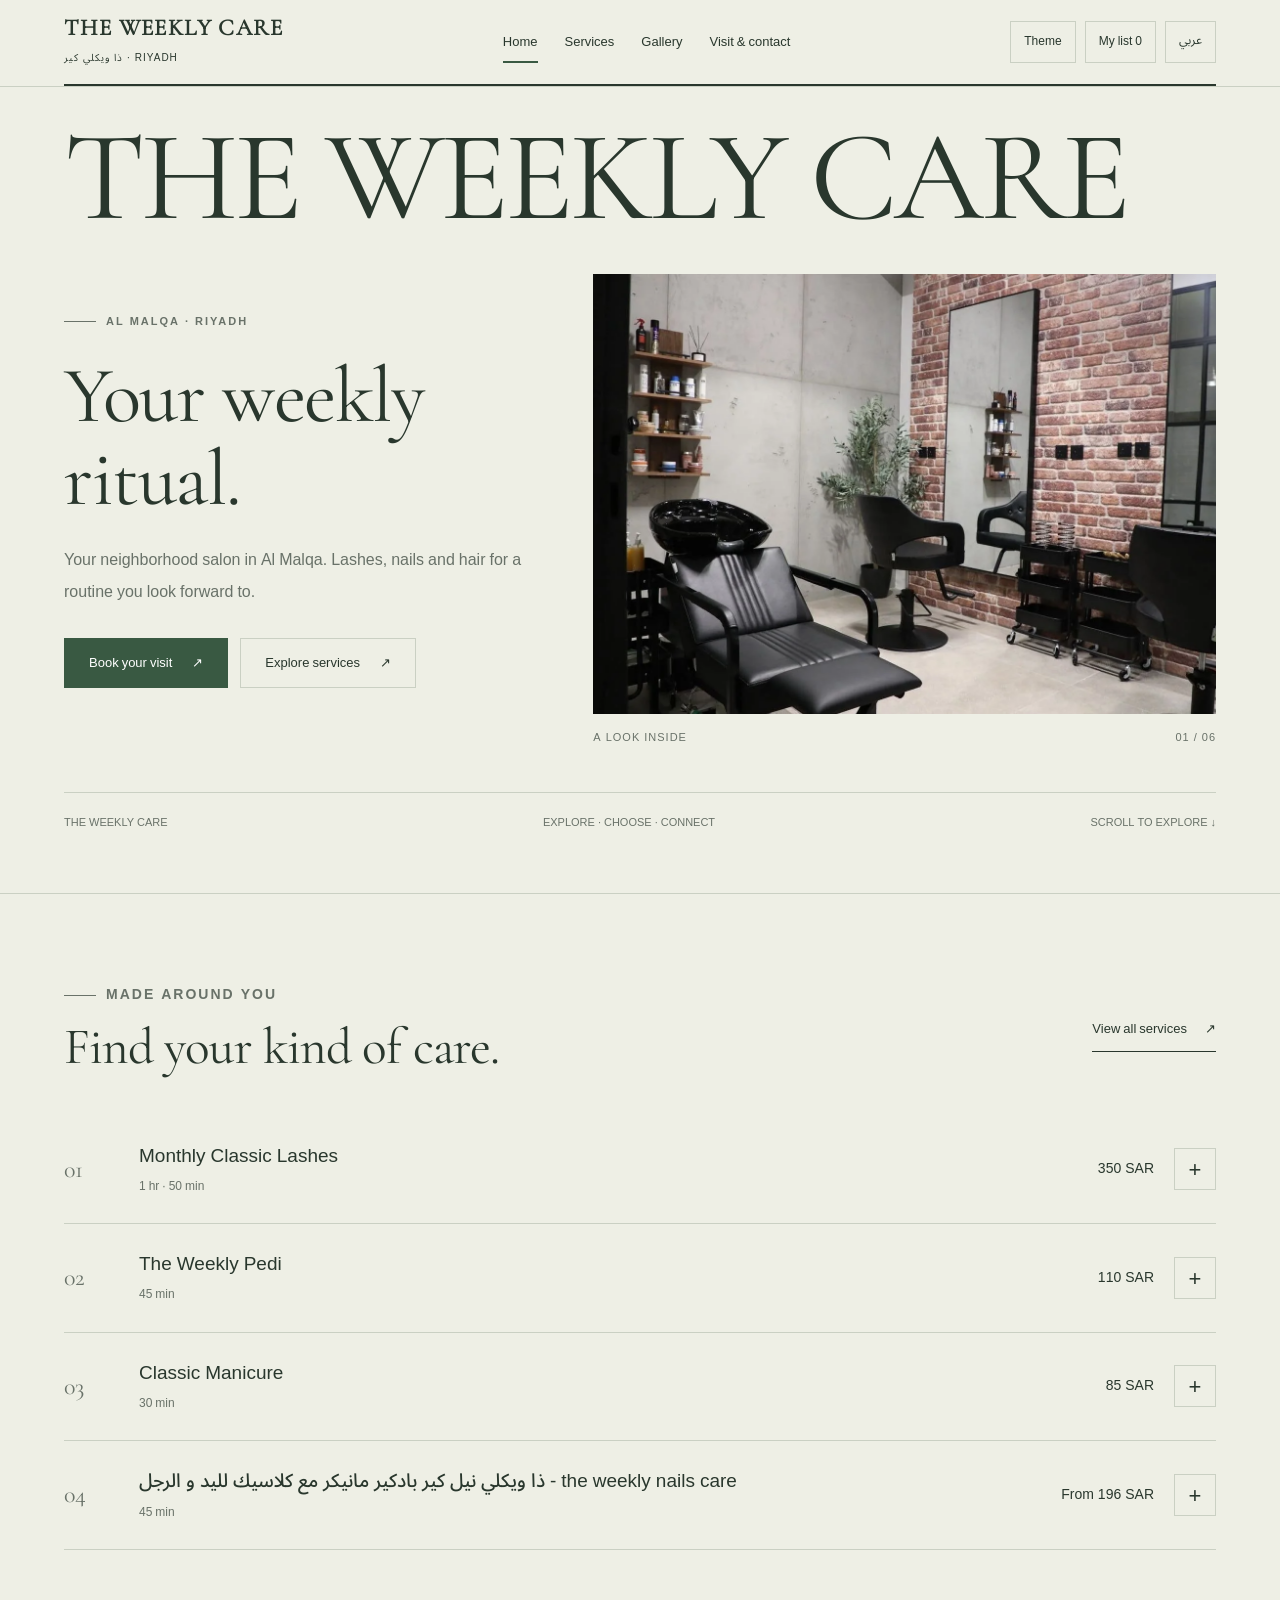
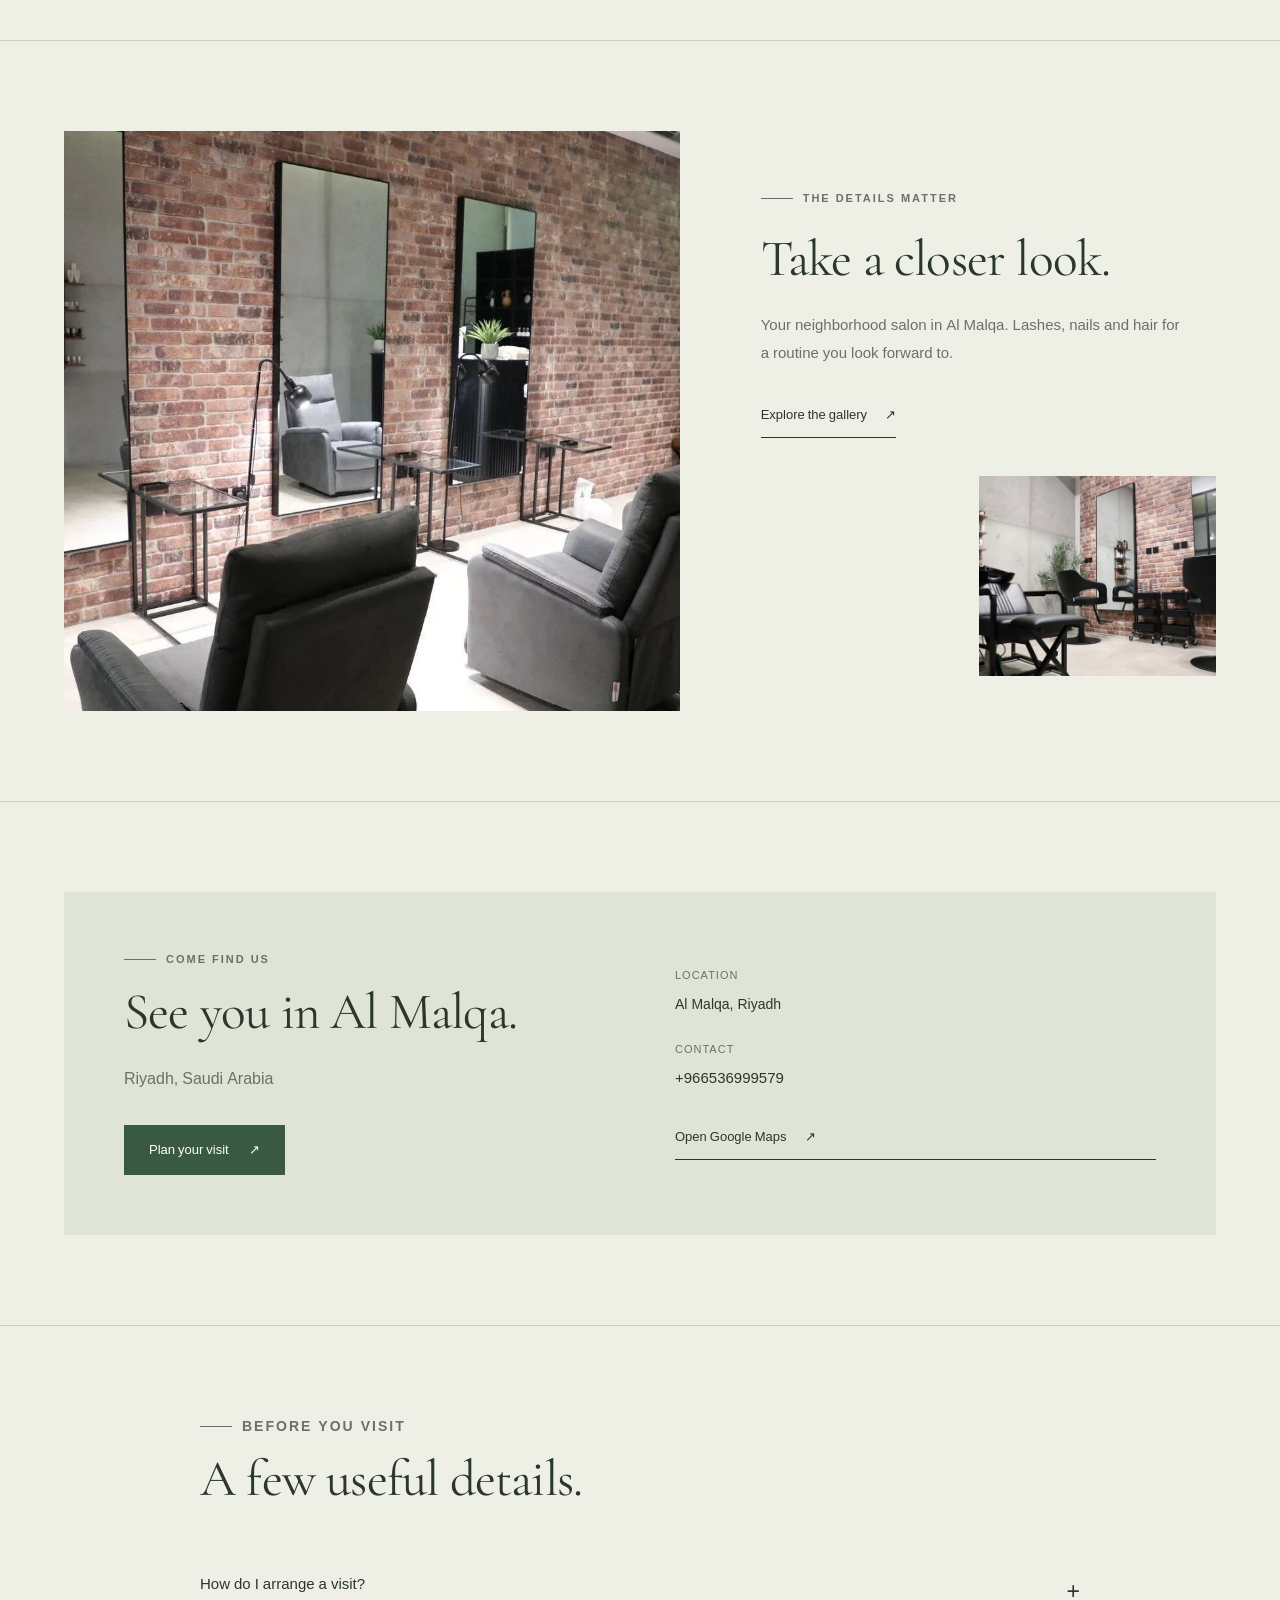
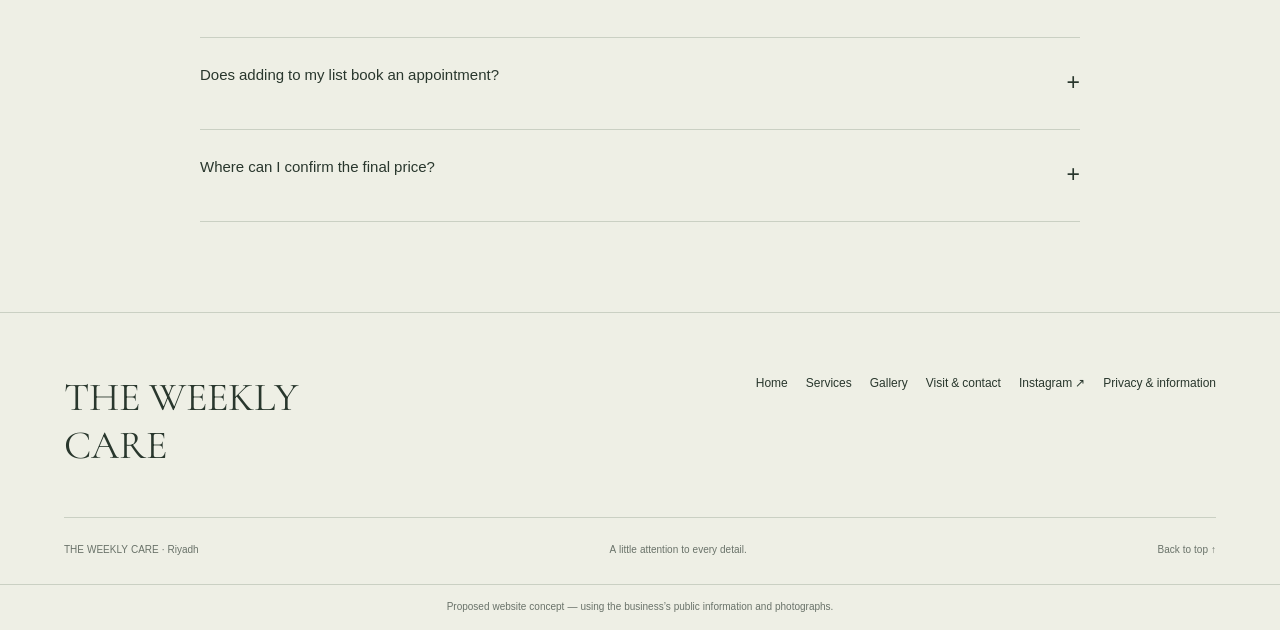
==== en/index.html @ 92f978da "Build bilingual premium business website concept" ====
<!doctype html><html lang="en" dir="ltr"><head><meta charset="utf-8"><meta name="viewport" content="width=device-width,initial-scale=1"><title>THE WEEKLY CARE | THE WEEKLY CARE — Riyadh</title><meta name="description" content="Your neighborhood salon in Al Malqa. Lashes, nails and hair for a routine you look forward to."><meta name="robots" content="noindex,nofollow"><meta name="theme-color" content="#f4f1e9"><link rel="canonical" href="https://az212z.github.io/weekly-care-riyadh/en/index.html"><meta property="og:title" content="THE WEEKLY CARE | THE WEEKLY CARE — Riyadh"><meta property="og:description" content="Your neighborhood salon in Al Malqa. Lashes, nails and hair for a routine you look forward to."><meta property="og:type" content="website"><meta property="og:image" content="https://az212z.github.io/weekly-care-riyadh/assets/image-0.webp"><meta property="og:url" content="https://az212z.github.io/weekly-care-riyadh/en/index.html"><link rel="icon" href="../assets/favicon.svg" type="image/svg+xml"><link rel="stylesheet" href="../assets/site.css"><link rel="preload" href="../assets/arabic.woff2" as="font" type="font/woff2" crossorigin><script src="../assets/site.js" defer></script></head><body class="editorial"><a class="skip" href="#main">Skip to content</a><header class="top"><div class="wrap nav"><a class="wordmark" href="index.html" dir="ltr">THE WEEKLY CARE<small>ذا ويكلي كير · RIYADH</small></a><nav class="navlinks" id="navigation" aria-label="Main navigation"><a href="index.html" aria-current=page>Home</a><a href="services.html" >Services</a><a href="gallery.html" >Gallery</a><a href="contact.html" >Visit & contact</a></nav><div class="tools"><button type="button" class="bare theme-toggle" aria-label="Change appearance">Theme</button><button type="button" class="bare saved-open">My list <span data-count>0</span></button><a class="bare" href="../index.html" lang="ar">عربي</a><button class="bare menu-toggle" aria-expanded="false" aria-controls="navigation">Menu</button></div></div></header><main id="main"><section class="hero reveal"><div class="wrap big-type">THE WEEKLY CARE</div><div class="wrap hero-grid"><div class="hero-copy"><p class="eyebrow"><span class="line"></span>Al Malqa · RIYADH</p><h1>Your weekly ritual.</h1><p class="lede">Your neighborhood salon in Al Malqa. Lashes, nails and hair for a routine you look forward to.</p><div class="actions"><a class="btn " href="https://www.fresha.com/a/the-weekly-care-dh-wykly-kyr-riyadh-the-weekly-rrmc2678-ldhn-al-malqa-riyadh-13524-saudi-arabia-tanmrrhk">Book your visit<span aria-hidden="true">↗</span></a><a class="btn secondary" href="services.html">Explore services<span aria-hidden="true">↗</span></a></div></div><div class="hero-visual"><img class="main-image" src="../assets/image-0.webp" width="1590" height="900" alt="THE WEEKLY CARE — published photographs" fetchpriority=high decoding="async"><img class="secondary-image" src="../assets/image-1.webp" width="1600" height="884" alt="THE WEEKLY CARE — published photographs" loading=lazy decoding="async"><div class="image-caption"><span>A LOOK INSIDE</span><span>01 / 06</span></div></div></div><div class="wrap hero-foot"><span>THE WEEKLY CARE</span><span>EXPLORE · CHOOSE · CONNECT</span><a href="#discover">SCROLL TO EXPLORE ↓</a></div></section><div id="discover"></div><section class="chapter"><div class="wrap"><div class="section-head"><div><p class="eyebrow"><span class="line"></span>MADE AROUND YOU</p><h2>Find your kind of care.</h2></div><a class="textlink" href="services.html">View all services<span aria-hidden="true">↗</span></a></div><div class="service-preview"><article class="service-row" data-service="0"><span class="number">01</span><div><h3>Monthly Classic Lashes</h3><p>1 hr · 50 min</p></div><div class="row-end"><span class="price">350 SAR</span><button type="button" data-save="0" aria-label="Add Monthly Classic Lashes" aria-pressed="false">+</button></div></article><article class="service-row" data-service="1"><span class="number">02</span><div><h3>The Weekly Pedi</h3><p>45 min</p></div><div class="row-end"><span class="price">110 SAR</span><button type="button" data-save="1" aria-label="Add The Weekly Pedi" aria-pressed="false">+</button></div></article><article class="service-row" data-service="2"><span class="number">03</span><div><h3>Classic Manicure</h3><p>30 min</p></div><div class="row-end"><span class="price">85 SAR</span><button type="button" data-save="2" aria-label="Add Classic Manicure" aria-pressed="false">+</button></div></article><article class="service-row" data-service="3"><span class="number">04</span><div><h3>ذا ويكلي نيل كير بادكير  مانيكر  مع كلاسيك لليد و الرجل - the weekly nails care</h3><p>45 min</p></div><div class="row-end"><span class="price">From 196 SAR</span><button type="button" data-save="3" aria-label="Add ذا ويكلي نيل كير بادكير  مانيكر  مع كلاسيك لليد و الرجل - the weekly nails care" aria-pressed="false">+</button></div></article></div></div></section><section class="chapter"><div class="wrap space-grid"><img class="" src="../assets/image-1.webp" width="1600" height="884" alt="THE WEEKLY CARE — published photographs" loading=lazy decoding="async"><div class="space-copy"><p class="eyebrow"><span class="line"></span>THE DETAILS MATTER</p><h2>Take a closer look.</h2><p>Your neighborhood salon in Al Malqa. Lashes, nails and hair for a routine you look forward to.</p><a class="textlink" href="gallery.html">Explore the gallery<span aria-hidden="true">↗</span></a><div class="small-picture"><img class="" src="../assets/image-2.webp" width="1254" height="900" alt="THE WEEKLY CARE — published photographs" loading=lazy decoding="async"></div></div></div></section><section class="chapter"><div class="wrap visit-panel"><div><p class="eyebrow"><span class="line"></span>COME FIND US</p><h2>See you in Al Malqa.</h2><p class="lede">Riyadh, Saudi Arabia</p><a class="btn " href="contact.html">Plan your visit<span aria-hidden="true">↗</span></a></div><div class="visit-details"><div><small>LOCATION</small><p>Al Malqa, Riyadh</p></div><div><small>CONTACT</small><a dir="ltr" href="tel:+966536999579">+966536999579</a></div><a class="textlink" href="https://www.google.com/maps/search/?api=1&amp;query=24.812313079833984,46.60118865966797">Open Google Maps<span aria-hidden="true">↗</span></a></div></div></section><section class="chapter"><div class="wrap faq"><div class="section-head"><div><p class="eyebrow"><span class="line"></span>BEFORE YOU VISIT</p><h2>A few useful details.</h2></div></div><details><summary>How do I arrange a visit?</summary><p>Choose your service and continue to Fresha to review availability and complete your booking.</p></details><details><summary>Does adding to my list book an appointment?</summary><p>Your list helps you collect services of interest. Adding a service does not reserve a time; confirmation happens with the provider.</p></details><details><summary>Where can I confirm the final price?</summary><p>Published prices may vary with selected options. Review the final price and service terms when booking or confirming your enquiry.</p></details></div></section></main><footer class="footer"><div class="wrap"><div class="footer-top"><div class="footer-title" dir="ltr">THE WEEKLY CARE</div><div class="footer-links"><a href="index.html">Home</a><a href="services.html">Services</a><a href="gallery.html">Gallery</a><a href="contact.html">Visit & contact</a><a href="https://www.instagram.com/theweeklycare?igsh=aG9mN3R3YmlqY2Jw&amp;utm_source=qr">Instagram ↗</a><a href="privacy.html">Privacy & information</a></div></div><div class="footer-bottom"><span>THE WEEKLY CARE · Riyadh</span><span>A little attention to every detail.</span><a href="#main">Back to top ↑</a></div></div></footer><div class="preview-label">Proposed website concept — using the business’s public information and photographs.</div><div class="mobile-dock"><a class="btn " href="https://www.fresha.com/a/the-weekly-care-dh-wykly-kyr-riyadh-the-weekly-rrmc2678-ldhn-al-malqa-riyadh-13524-saudi-arabia-tanmrrhk">Book your visit<span aria-hidden="true">↗</span></a><button class="bare saved-open">My list <span data-count>0</span></button></div><dialog id="saved-dialog" class="dialog" aria-labelledby="saved-title"><div class="dialog-head"><h2 id="saved-title">Your interest list</h2><button class="close-dialog" data-close aria-label="Close">×</button></div><p class="note">Saved on your device to help with an enquiry. This is not a confirmed booking or order.</p><ul class="saved-items"></ul><div class="actions"><a class="btn" id="saved-wa" href="#">Ask on WhatsApp</a><button class="btn secondary" id="copy-list">Copy list</button></div></dialog><dialog id="lightbox" class="dialog lightbox" aria-labelledby="lightbox-caption"><div class="dialog-head"><p id="lightbox-caption"></p><button class="close-dialog" data-close aria-label="Close photo">×</button></div><img id="lightbox-image" alt=""></dialog><div class="toast" role="status" hidden></div><script id="site-data" type="application/json">{"slug": "weekly-care-riyadh", "name": "ذا ويكلي كير", "phone": "966536999579", "services": [{"name": "رموش كلاسيكية شهرية | Monthly Classic Lashes", "category": "مختارات | Featured", "price": 350, "variable": false, "duration": "PT1H50M", "url": "https://www.fresha.com/a/the-weekly-care-dh-wykly-kyr-riyadh-the-weekly-rrmc2678-ldhn-al-malqa-riyadh-13524-saudi-arabia-tanmrrhk/booking?offerItemId=s:24422898"}, {"name": "ذا ويكلي بدكير  | The Weekly Pedi", "category": "مختارات | Featured", "price": 110, "variable": false, "duration": "PT45M", "url": "https://www.fresha.com/a/the-weekly-care-dh-wykly-kyr-riyadh-the-weekly-rrmc2678-ldhn-al-malqa-riyadh-13524-saudi-arabia-tanmrrhk/booking?offerItemId=s:24423070"}, {"name": "كلاسيك مانكير | Classic Manicure", "category": "مختارات | Featured", "price": 85, "variable": false, "duration": "PT30M", "url": "https://www.fresha.com/a/the-weekly-care-dh-wykly-kyr-riyadh-the-weekly-rrmc2678-ldhn-al-malqa-riyadh-13524-saudi-arabia-tanmrrhk/booking?offerItemId=s:24423069"}, {"name": "ذا ويكلي نيل كير بادكير  مانيكر  مع كلاسيك لليد و الرجل - the weekly nails care", "category": "مختارات | Featured", "price": 196, "variable": true, "duration": "PT45M", "url": "https://www.fresha.com/a/the-weekly-care-dh-wykly-kyr-riyadh-the-weekly-rrmc2678-ldhn-al-malqa-riyadh-13524-saudi-arabia-tanmrrhk/booking?offerItemId=p:1907544"}, {"name": "رموش ماسكارا افكت شهرية | Monthly Mascara Effect Lashes", "category": "تركيب رموش | Lash Extensions", "price": 400, "variable": false, "duration": "PT1H50M", "url": "https://www.fresha.com/a/the-weekly-care-dh-wykly-kyr-riyadh-the-weekly-rrmc2678-ldhn-al-malqa-riyadh-13524-saudi-arabia-tanmrrhk/booking?offerItemId=s:24422896"}, {"name": "رموش هايبرد شهرية | Monthly Hybrid Lashes", "category": "تركيب رموش | Lash Extensions", "price": 450, "variable": false, "duration": "PT1H50M", "url": "https://www.fresha.com/a/the-weekly-care-dh-wykly-kyr-riyadh-the-weekly-rrmc2678-ldhn-al-malqa-riyadh-13524-saudi-arabia-tanmrrhk/booking?offerItemId=s:24422888"}, {"name": "رموش كثيفة شهرية | Monthly Volume Lashes", "category": "تركيب رموش | Lash Extensions", "price": 550, "variable": false, "duration": "PT1H50M", "url": "https://www.fresha.com/a/the-weekly-care-dh-wykly-kyr-riyadh-the-weekly-rrmc2678-ldhn-al-malqa-riyadh-13524-saudi-arabia-tanmrrhk/booking?offerItemId=s:24422884"}, {"name": "رموش حرير شهرية | Monthly Silk Lashes", "category": "تركيب رموش | Lash Extensions", "price": 600, "variable": false, "duration": "PT1H55M", "url": "https://www.fresha.com/a/the-weekly-care-dh-wykly-kyr-riyadh-the-weekly-rrmc2678-ldhn-al-malqa-riyadh-13524-saudi-arabia-tanmrrhk/booking?offerItemId=s:24422809"}, {"name": "رتوش رموش كلاسيكية | Refill Classic Lashes", "category": "تركيب رموش | Lash Extensions", "price": 250, "variable": false, "duration": "PT1H50M", "url": "https://www.fresha.com/a/the-weekly-care-dh-wykly-kyr-riyadh-the-weekly-rrmc2678-ldhn-al-malqa-riyadh-13524-saudi-arabia-tanmrrhk/booking?offerItemId=s:24422788"}, {"name": "رتوش ماسكارا افكت | Refill Mascara Effect Lashes", "category": "تركيب رموش | Lash Extensions", "price": 280, "variable": false, "duration": "PT1H50M", "url": "https://www.fresha.com/a/the-weekly-care-dh-wykly-kyr-riyadh-the-weekly-rrmc2678-ldhn-al-malqa-riyadh-13524-saudi-arabia-tanmrrhk/booking?offerItemId=s:24422786"}, {"name": "رتوش هايبرد | Refill Hybrid Lashes", "category": "تركيب رموش | Lash Extensions", "price": 300, "variable": false, "duration": "PT1H50M", "url": "https://www.fresha.com/a/the-weekly-care-dh-wykly-kyr-riyadh-the-weekly-rrmc2678-ldhn-al-malqa-riyadh-13524-saudi-arabia-tanmrrhk/booking?offerItemId=s:24419531"}, {"name": "رتوش كثيفة | Refill Volume Lashes", "category": "تركيب رموش | Lash Extensions", "price": 320, "variable": false, "duration": "PT1H50M", "url": "https://www.fresha.com/a/the-weekly-care-dh-wykly-kyr-riyadh-the-weekly-rrmc2678-ldhn-al-malqa-riyadh-13524-saudi-arabia-tanmrrhk/booking?offerItemId=s:24419530"}, {"name": "رتوش حرير | Refill Silk Lashes", "category": "تركيب رموش | Lash Extensions", "price": 350, "variable": false, "duration": "PT1H50M", "url": "https://www.fresha.com/a/the-weekly-care-dh-wykly-kyr-riyadh-the-weekly-rrmc2678-ldhn-al-malqa-riyadh-13524-saudi-arabia-tanmrrhk/booking?offerItemId=s:24419527"}, {"name": "إزالة رموش | Lash Removal", "category": "تركيب رموش | Lash Extensions", "price": 80, "variable": false, "duration": "PT30M", "url": "https://www.fresha.com/a/the-weekly-care-dh-wykly-kyr-riyadh-the-weekly-rrmc2678-ldhn-al-malqa-riyadh-13524-saudi-arabia-tanmrrhk/booking?offerItemId=s:24419522"}, {"name": "ذا ويكلي مانكير سبا | The Weekly Mani Spa", "category": "العناية باليد والقدم | Hand & Feet Care", "price": 110, "variable": false, "duration": "PT45M", "url": "https://www.fresha.com/a/the-weekly-care-dh-wykly-kyr-riyadh-the-weekly-rrmc2678-ldhn-al-malqa-riyadh-13524-saudi-arabia-tanmrrhk/booking?offerItemId=s:24423072"}, {"name": "كلاسيك بدكير | Classic Pedicure", "category": "العناية باليد والقدم | Hand & Feet Care", "price": 85, "variable": false, "duration": "PT45M", "url": "https://www.fresha.com/a/the-weekly-care-dh-wykly-kyr-riyadh-the-weekly-rrmc2678-ldhn-al-malqa-riyadh-13524-saudi-arabia-tanmrrhk/booking?offerItemId=s:24423066"}, {"name": "مانكير روسي | Russian Manicure", "category": "العناية باليد والقدم | Hand & Feet Care", "price": 100, "variable": false, "duration": "PT45M", "url": "https://www.fresha.com/a/the-weekly-care-dh-wykly-kyr-riyadh-the-weekly-rrmc2678-ldhn-al-malqa-riyadh-13524-saudi-arabia-tanmrrhk/booking?offerItemId=s:24423059"}, {"name": "بدكير روسي | Russian Pedicure", "category": "العناية باليد والقدم | Hand & Feet Care", "price": 100, "variable": false, "duration": "PT45M", "url": "https://www.fresha.com/a/the-weekly-care-dh-wykly-kyr-riyadh-the-weekly-rrmc2678-ldhn-al-malqa-riyadh-13524-saudi-arabia-tanmrrhk/booking?offerItemId=s:24423056"}, {"name": "مساج | Massage", "category": "العناية باليد والقدم | Hand & Feet Care", "price": 50, "variable": false, "duration": "PT15M", "url": "https://www.fresha.com/a/the-weekly-care-dh-wykly-kyr-riyadh-the-weekly-rrmc2678-ldhn-al-malqa-riyadh-13524-saudi-arabia-tanmrrhk/booking?offerItemId=s:24423051"}, {"name": "ماسك مرطب لليد أو الرجل | Moisturizing Mask – Hand or Feet", "category": "العناية باليد والقدم | Hand & Feet Care", "price": 20, "variable": false, "duration": "PT20M", "url": "https://www.fresha.com/a/the-weekly-care-dh-wykly-kyr-riyadh-the-weekly-rrmc2678-ldhn-al-malqa-riyadh-13524-saudi-arabia-tanmrrhk/booking?offerItemId=s:24423049"}, {"name": "ذا ويكلي بياب | The Weekly BIAB", "category": "المناكير | Polish", "price": 250, "variable": false, "duration": "PT1H30M", "url": "https://www.fresha.com/a/the-weekly-care-dh-wykly-kyr-riyadh-the-weekly-rrmc2678-ldhn-al-malqa-riyadh-13524-saudi-arabia-tanmrrhk/booking?offerItemId=s:24423036"}, {"name": "ذا ويكلي جل | The Weekly Gel", "category": "المناكير | Polish", "price": 140, "variable": false, "duration": "PT1H30M", "url": "https://www.fresha.com/a/the-weekly-care-dh-wykly-kyr-riyadh-the-weekly-rrmc2678-ldhn-al-malqa-riyadh-13524-saudi-arabia-tanmrrhk/booking?offerItemId=s:24423031"}, {"name": "لون جل فرنش | Gel French", "category": "المناكير | Polish", "price": 120, "variable": false, "duration": "PT1H30M", "url": "https://www.fresha.com/a/the-weekly-care-dh-wykly-kyr-riyadh-the-weekly-rrmc2678-ldhn-al-malqa-riyadh-13524-saudi-arabia-tanmrrhk/booking?offerItemId=s:24423029"}, {"name": "لون جل اومبري | Gel Ombre", "category": "المناكير | Polish", "price": 120, "variable": false, "duration": "PT1H30M", "url": "https://www.fresha.com/a/the-weekly-care-dh-wykly-kyr-riyadh-the-weekly-rrmc2678-ldhn-al-malqa-riyadh-13524-saudi-arabia-tanmrrhk/booking?offerItemId=s:24423026"}, {"name": "لون جل كات اي | Gel Cat Eye", "category": "المناكير | Polish", "price": 120, "variable": false, "duration": "PT1H30M", "url": "https://www.fresha.com/a/the-weekly-care-dh-wykly-kyr-riyadh-the-weekly-rrmc2678-ldhn-al-malqa-riyadh-13524-saudi-arabia-tanmrrhk/booking?offerItemId=s:24423020"}, {"name": "لون جل كروم | Chrome Gel", "category": "المناكير | Polish", "price": 120, "variable": false, "duration": "PT1H30M", "url": "https://www.fresha.com/a/the-weekly-care-dh-wykly-kyr-riyadh-the-weekly-rrmc2678-ldhn-al-malqa-riyadh-13524-saudi-arabia-tanmrrhk/booking?offerItemId=s:24423017"}, {"name": "لون جل | Gel Color", "category": "المناكير | Polish", "price": 80, "variable": false, "duration": "PT1H30M", "url": "https://www.fresha.com/a/the-weekly-care-dh-wykly-kyr-riyadh-the-weekly-rrmc2678-ldhn-al-malqa-riyadh-13524-saudi-arabia-tanmrrhk/booking?offerItemId=s:24423013"}, {"name": "لون كلاسيك فرنش | Classic French Color", "category": "المناكير | Polish", "price": 80, "variable": false, "duration": "PT1H30M", "url": "https://www.fresha.com/a/the-weekly-care-dh-wykly-kyr-riyadh-the-weekly-rrmc2678-ldhn-al-malqa-riyadh-13524-saudi-arabia-tanmrrhk/booking?offerItemId=s:24423008"}, {"name": "لون كلاسيك | Classic Color", "category": "المناكير | Polish", "price": 40, "variable": false, "duration": "PT15M", "url": "https://www.fresha.com/a/the-weekly-care-dh-wykly-kyr-riyadh-the-weekly-rrmc2678-ldhn-al-malqa-riyadh-13524-saudi-arabia-tanmrrhk/booking?offerItemId=s:24423006"}, {"name": "فايبر جلاس مع بياب | Fiber Glass Extension & BIAB", "category": "تركيب أظافر | Nail Extensions", "price": 350, "variable": false, "duration": "PT3H", "url": "https://www.fresha.com/a/the-weekly-care-dh-wykly-kyr-riyadh-the-weekly-rrmc2678-ldhn-al-malqa-riyadh-13524-saudi-arabia-tanmrrhk/booking?offerItemId=s:24422945"}, {"name": "أظافر اسبوعية جاهزه للتركيب مع لون جل | Press on Weekly Nails with gel color", "category": "تركيب أظافر | Nail Extensions", "price": 225, "variable": false, "duration": "PT1H30M", "url": "https://www.fresha.com/a/the-weekly-care-dh-wykly-kyr-riyadh-the-weekly-rrmc2678-ldhn-al-malqa-riyadh-13524-saudi-arabia-tanmrrhk/booking?offerItemId=s:24422943"}, {"name": "إعادة تعبئة هارد جل | Hard Gel Refill", "category": "تركيب أظافر | Nail Extensions", "price": 250, "variable": false, "duration": "PT1H30M", "url": "https://www.fresha.com/a/the-weekly-care-dh-wykly-kyr-riyadh-the-weekly-rrmc2678-ldhn-al-malqa-riyadh-13524-saudi-arabia-tanmrrhk/booking?offerItemId=s:24422941"}, {"name": "أظافر اسبوعية جاهزه للتركيب مع لون كلاسيك | Press on Weekly Nails with classic color", "category": "تركيب أظافر | Nail Extensions", "price": 175, "variable": false, "duration": "PT1H30M", "url": "https://www.fresha.com/a/the-weekly-care-dh-wykly-kyr-riyadh-the-weekly-rrmc2678-ldhn-al-malqa-riyadh-13524-saudi-arabia-tanmrrhk/booking?offerItemId=s:24514238"}, {"name": "إعادة تعبئة فايبر جلاس | Fiber Glass Refill", "category": "تركيب أظافر | Nail Extensions", "price": 250, "variable": false, "duration": "PT1H", "url": "https://www.fresha.com/a/the-weekly-care-dh-wykly-kyr-riyadh-the-weekly-rrmc2678-ldhn-al-malqa-riyadh-13524-saudi-arabia-tanmrrhk/booking?offerItemId=s:24422939"}, {"name": "ترميم ظفر مكسور | Repair a Broken Nail", "category": "تركيب أظافر | Nail Extensions", "price": 40, "variable": false, "duration": "PT10M", "url": "https://www.fresha.com/a/the-weekly-care-dh-wykly-kyr-riyadh-the-weekly-rrmc2678-ldhn-al-malqa-riyadh-13524-saudi-arabia-tanmrrhk/booking?offerItemId=s:24422936"}, {"name": "ازالة جل أو أظافر أسبوعية | Gel or Weekly Nails Removal", "category": "الإزالة | Removal", "price": 80, "variable": false, "duration": "PT30M", "url": "https://www.fresha.com/a/the-weekly-care-dh-wykly-kyr-riyadh-the-weekly-rrmc2678-ldhn-al-malqa-riyadh-13524-saudi-arabia-tanmrrhk/booking?offerItemId=s:24422927"}, {"name": "ازالة بياب أو تركيب | BIAB or Nail Extensions Removal", "category": "الإزالة | Removal", "price": 120, "variable": false, "duration": "PT1H", "url": "https://www.fresha.com/a/the-weekly-care-dh-wykly-kyr-riyadh-the-weekly-rrmc2678-ldhn-al-malqa-riyadh-13524-saudi-arabia-tanmrrhk/booking?offerItemId=s:24422926"}, {"name": "تنظيف بشره - facial", "category": "العناية بالبشرة | Skin Care", "price": 150, "variable": false, "duration": "PT1H20M", "url": "https://www.fresha.com/a/the-weekly-care-dh-wykly-kyr-riyadh-the-weekly-rrmc2678-ldhn-al-malqa-riyadh-13524-saudi-arabia-tanmrrhk/booking?offerItemId=s:25113154"}, {"name": "تنسيق وفتلة حواجب | Eyebrow Shaping & Threading", "category": "العناية بالبشرة | Skin Care", "price": 70, "variable": false, "duration": "PT15M", "url": "https://www.fresha.com/a/the-weekly-care-dh-wykly-kyr-riyadh-the-weekly-rrmc2678-ldhn-al-malqa-riyadh-13524-saudi-arabia-tanmrrhk/booking?offerItemId=s:24422924"}, {"name": "تشقير حواجب | Eyebrow Bleaching", "category": "العناية بالبشرة | Skin Care", "price": 80, "variable": false, "duration": "PT15M", "url": "https://www.fresha.com/a/the-weekly-care-dh-wykly-kyr-riyadh-the-weekly-rrmc2678-ldhn-al-malqa-riyadh-13524-saudi-arabia-tanmrrhk/booking?offerItemId=s:24422921"}, {"name": "إزالة شعر فوق الشفة | Upper Lip Hair Removal", "category": "العناية بالبشرة | Skin Care", "price": 50, "variable": false, "duration": "PT15M", "url": "https://www.fresha.com/a/the-weekly-care-dh-wykly-kyr-riyadh-the-weekly-rrmc2678-ldhn-al-malqa-riyadh-13524-saudi-arabia-tanmrrhk/booking?offerItemId=s:24422918"}, {"name": "واكس أو فتلة وجه | Full Face Wax or Threading", "category": "العناية بالبشرة | Skin Care", "price": 100, "variable": false, "duration": "PT30M", "url": "https://www.fresha.com/a/the-weekly-care-dh-wykly-kyr-riyadh-the-weekly-rrmc2678-ldhn-al-malqa-riyadh-13524-saudi-arabia-tanmrrhk/booking?offerItemId=s:24422915"}, {"name": "صبغة رموش | Lash Tint", "category": "العناية بالبشرة | Skin Care", "price": 40, "variable": false, "duration": "PT20M", "url": "https://www.fresha.com/a/the-weekly-care-dh-wykly-kyr-riyadh-the-weekly-rrmc2678-ldhn-al-malqa-riyadh-13524-saudi-arabia-tanmrrhk/booking?offerItemId=s:24422909"}, {"name": "صبغة حواجب | Eyebrow Tint", "category": "العناية بالبشرة | Skin Care", "price": 40, "variable": false, "duration": "PT20M", "url": "https://www.fresha.com/a/the-weekly-care-dh-wykly-kyr-riyadh-the-weekly-rrmc2678-ldhn-al-malqa-riyadh-13524-saudi-arabia-tanmrrhk/booking?offerItemId=s:24422907"}, {"name": "سشوار ستريت | Straight Blow Dry", "category": "سشوار | Blow Dry", "price": 80, "variable": true, "duration": "PT1H", "url": "https://www.fresha.com/a/the-weekly-care-dh-wykly-kyr-riyadh-the-weekly-rrmc2678-ldhn-al-malqa-riyadh-13524-saudi-arabia-tanmrrhk/booking?offerItemId=s:24419488"}, {"name": "ويفي فير | Wavy Fair", "category": "سشوار | Blow Dry", "price": 150, "variable": true, "duration": "PT1H30M", "url": "https://www.fresha.com/a/the-weekly-care-dh-wykly-kyr-riyadh-the-weekly-rrmc2678-ldhn-al-malqa-riyadh-13524-saudi-arabia-tanmrrhk/booking?offerItemId=s:24419486"}, {"name": "بنس | Hair Pin", "category": "سشوار | Blow Dry", "price": 5, "variable": false, "duration": "PT1H", "url": "https://www.fresha.com/a/the-weekly-care-dh-wykly-kyr-riyadh-the-weekly-rrmc2678-ldhn-al-malqa-riyadh-13524-saudi-arabia-tanmrrhk/booking?offerItemId=s:24419483"}, {"name": "ذا ويكلي هير كير - The weekly hair care", "category": "معالجات الشعر | Hair Treatments", "price": 200, "variable": false, "duration": "PT1H", "url": "https://www.fresha.com/a/the-weekly-care-dh-wykly-kyr-riyadh-the-weekly-rrmc2678-ldhn-al-malqa-riyadh-13524-saudi-arabia-tanmrrhk/booking?offerItemId=s:24666356"}, {"name": "معالج البي بي كريم | BB Cream Treatment", "category": "معالجات الشعر | Hair Treatments", "price": 800, "variable": true, "duration": "PT2H", "url": "https://www.fresha.com/a/the-weekly-care-dh-wykly-kyr-riyadh-the-weekly-rrmc2678-ldhn-al-malqa-riyadh-13524-saudi-arabia-tanmrrhk/booking?offerItemId=s:24419496"}, {"name": "جذور | Roots", "category": "صبغة الشعر | Hair Color", "price": 120, "variable": false, "duration": "PT2H", "url": "https://www.fresha.com/a/the-weekly-care-dh-wykly-kyr-riyadh-the-weekly-rrmc2678-ldhn-al-malqa-riyadh-13524-saudi-arabia-tanmrrhk/booking?offerItemId=s:24419476"}, {"name": "صبغة لون واحد | One Color", "category": "صبغة الشعر | Hair Color", "price": 300, "variable": true, "duration": "PT2H", "url": "https://www.fresha.com/a/the-weekly-care-dh-wykly-kyr-riyadh-the-weekly-rrmc2678-ldhn-al-malqa-riyadh-13524-saudi-arabia-tanmrrhk/booking?offerItemId=s:24419467"}, {"name": "رنساج | Hair Rinsage", "category": "صبغة الشعر | Hair Color", "price": 200, "variable": true, "duration": "PT2H", "url": "https://www.fresha.com/a/the-weekly-care-dh-wykly-kyr-riyadh-the-weekly-rrmc2678-ldhn-al-malqa-riyadh-13524-saudi-arabia-tanmrrhk/booking?offerItemId=s:24419458"}, {"name": "جلسة K18", "category": "العناية بالشعر | Hair Care", "price": 80, "variable": false, "duration": "PT30M", "url": "https://www.fresha.com/a/the-weekly-care-dh-wykly-kyr-riyadh-the-weekly-rrmc2678-ldhn-al-malqa-riyadh-13524-saudi-arabia-tanmrrhk/booking?offerItemId=s:24765060"}, {"name": "غسيل وتجفيف | Hair Wash & Dry", "category": "العناية بالشعر | Hair Care", "price": 50, "variable": false, "duration": "PT30M", "url": "https://www.fresha.com/a/the-weekly-care-dh-wykly-kyr-riyadh-the-weekly-rrmc2678-ldhn-al-malqa-riyadh-13524-saudi-arabia-tanmrrhk/booking?offerItemId=s:24419518"}, {"name": "قص أطراف | Hair Trim", "category": "العناية بالشعر | Hair Care", "price": 50, "variable": false, "duration": "PT30M", "url": "https://www.fresha.com/a/the-weekly-care-dh-wykly-kyr-riyadh-the-weekly-rrmc2678-ldhn-al-malqa-riyadh-13524-saudi-arabia-tanmrrhk/booking?offerItemId=s:24419515"}, {"name": "سكرب فروة الرأس كلارا بالنعناع | Clara Hair Detox (Mint)", "category": "العناية بالشعر | Hair Care", "price": 150, "variable": false, "duration": "PT45M", "url": "https://www.fresha.com/a/the-weekly-care-dh-wykly-kyr-riyadh-the-weekly-rrmc2678-ldhn-al-malqa-riyadh-13524-saudi-arabia-tanmrrhk/booking?offerItemId=s:24419514"}]}</script></body></html>
---- assets/site.css ----
@font-face{font-family:Noto;src:url(arabic.woff2) format('woff2');font-display:swap;font-weight:100 900}@font-face{font-family:Editorial;src:url(editorial.woff2) format('woff2');font-display:swap;font-weight:400}*{box-sizing:border-box}html{scroll-behavior:smooth;scroll-padding-top:100px}body{--paper:#f6f3ec;--ink:#272c29;--muted:#666b64;--accent:#3b645b;--line:#dcded5;--panel:#ebece2;margin:0;background:var(--paper);color:var(--ink);font-family:Noto,Arial,sans-serif;font-size:15px;line-height:1.85}body[data-mode=dark]{--paper:#171d1a;--ink:#f3efe7;--muted:#c0c8c0;--line:#424a44;--panel:#242e27}a{color:inherit;text-decoration:none}button,input,select,textarea{font:inherit}button,a,input,select,textarea{touch-action:manipulation}button{cursor:pointer}button:disabled{cursor:default}a,button{-webkit-tap-highlight-color:transparent}button{color:inherit}img{display:block;max-width:100%;height:auto}button,input,select,textarea{border-radius:0}button:focus-visible,a:focus-visible,input:focus-visible,select:focus-visible,textarea:focus-visible,summary:focus-visible{outline:3px solid var(--accent);outline-offset:5px}.skip{position:fixed;top:-100px;z-index:100;background:var(--ink);color:var(--paper);padding:15px}.skip:focus{top:5px}.wrap{width:min(1280px,90%);margin-inline:auto}.top{border-bottom:1px solid var(--line);position:relative;z-index:20;background:var(--paper)}.nav{min-height:86px;display:flex;align-items:center;gap:32px;justify-content:space-between}.wordmark{font-family:Editorial,serif;font-size:23px;line-height:1.1;letter-spacing:1.4px;max-width:250px}.wordmark small{display:block;font:10px Noto,sans-serif;letter-spacing:1px;margin-top:5px}.navlinks{display:flex;gap:27px;align-items:center;font-size:13px}.navlinks a{padding-block:15px;position:relative}.navlinks a[aria-current=page]:after{content:'';height:2px;background:var(--accent);position:absolute;bottom:6px;inset-inline:0}.tools{display:flex;gap:9px;align-items:center}.bare{border:1px solid var(--line);background:transparent;min-height:42px;padding:8px 13px;font-size:12px}.menu-toggle{display:none}.eyebrow{font-size:11px;letter-spacing:2px;line-height:1.5;font-weight:600;color:var(--muted);text-transform:uppercase}.eyebrow .line{display:inline-block;width:32px;height:1px;vertical-align:middle;margin-inline-end:10px;background:currentColor}h1,h2,h3,p{margin:0}h1{font-size:clamp(38px,4.1vw,62px);line-height:1.55;font-weight:500;letter-spacing:-1.8px;text-wrap:balance}html[lang=en] h1{font-family:Editorial,serif;font-size:clamp(54px,6.2vw,91px);line-height:1.05;letter-spacing:-1.4px}h2{font-size:clamp(27px,3vw,44px);line-height:1.6;font-weight:500;letter-spacing:-1px}html[lang=en] h2{font:400 clamp(38px,4vw,57px)/1.1 Editorial,serif;letter-spacing:-.8px}h3{font-size:19px;font-weight:500;line-height:1.65}.lede{color:var(--muted);max-width:520px;margin-block:22px 30px;font-size:16px;line-height:2}.btn{display:inline-flex;align-items:center;justify-content:center;gap:20px;min-height:50px;padding:12px 24px;background:var(--accent);color:#fff;border:1px solid var(--accent);font-weight:500;font-size:13px;transition:transform .2s,filter .2s}.btn:hover{filter:brightness(1.1);transform:translateY(-2px)}.btn.secondary{background:transparent;color:var(--ink);border-color:var(--line)}.actions{display:flex;flex-wrap:wrap;gap:12px;align-items:center}.textlink{display:inline-flex;gap:18px;align-items:center;border-bottom:1px solid var(--ink);padding:10px 0;font-size:13px}.hero{position:relative;padding-block:55px 60px}.hero-grid{display:grid;grid-template-columns:1fr 1.08fr;gap:7%;align-items:center}.hero-copy{padding-block:20px}.hero-copy .eyebrow{margin-bottom:25px}.hero-visual{position:relative;min-width:0}.hero-visual .main-image{width:100%;height:530px;object-fit:cover}.hero-visual .secondary-image{display:none}.image-caption{display:flex;justify-content:space-between;margin-top:14px;font-size:11px;letter-spacing:1px;color:var(--muted)}.hero-foot{display:flex;gap:20px;align-items:center;justify-content:space-between;border-top:1px solid var(--line);margin-top:44px;padding-top:20px;font-size:11px;color:var(--muted)}.big-type{font:400 clamp(60px,12vw,170px)/.95 Editorial,serif;letter-spacing:-3px;direction:ltr;text-align:start}.chapter{padding-block:90px;border-top:1px solid var(--line)}.section-head{display:flex;justify-content:space-between;align-items:end;gap:30px;margin-bottom:40px}.section-head .eyebrow{margin-bottom:14px}.section-head p{max-width:360px;color:var(--muted);font-size:14px}.service-list{border-top:1px solid var(--line)}.service-row{display:grid;grid-template-columns:50px 1fr auto;gap:25px;padding:25px 0;border-bottom:1px solid var(--line);align-items:center}.service-row .number{font:24px Editorial,serif;color:var(--muted)}.service-row p{color:var(--muted);font-size:12px;margin-top:4px}.service-row .price{font-size:14px;white-space:nowrap}.service-row button{border:1px solid var(--line);width:42px;height:42px;background:transparent;font-size:22px}.service-row button[aria-pressed=true]{background:var(--accent);color:white}.row-end{display:flex;align-items:center;gap:20px}.service-preview{display:grid;grid-template-columns:1fr 1fr;column-gap:60px}.space-grid{display:grid;grid-template-columns:1.15fr .85fr;gap:7%;align-items:center}.space-grid img{height:580px;width:100%;object-fit:cover}.space-copy .eyebrow{margin-bottom:24px}.space-copy p{margin:25px 0;color:var(--muted);max-width:430px}.small-picture{width:52%;margin-top:38px;margin-inline-start:auto}.small-picture img{height:200px}.feature-note{padding:20px 0;border-top:1px solid var(--line);margin-top:25px;font-size:13px}.visit-panel{background:var(--panel);padding:60px;display:grid;grid-template-columns:1fr 1fr;gap:70px}.visit-panel .eyebrow{margin-bottom:16px}.visit-details{display:grid;gap:22px;align-content:center}.visit-details p{font-size:14px}.visit-details small{display:block;color:var(--muted);font-size:11px;letter-spacing:1px;margin-bottom:5px}.faq{max-width:880px;margin-inline:auto}.faq details{border-bottom:1px solid var(--line);padding:24px 0}.faq summary{cursor:pointer;list-style:none;display:flex;justify-content:space-between;gap:25px}.faq summary:after{content:'+';font-size:23px}.faq details[open] summary:after{content:'−'}.faq details p{color:var(--muted);padding-top:20px;font-size:14px}.footer{border-top:1px solid var(--line);padding:60px 0 25px}.footer-top{display:flex;justify-content:space-between;gap:40px;margin-bottom:48px}.footer-title{font:40px Editorial,serif;max-width:340px;line-height:1.2}.footer-links{display:flex;flex-wrap:wrap;gap:18px;font-size:12px;align-content:start;max-width:600px}.footer-bottom{display:flex;gap:20px;justify-content:space-between;border-top:1px solid var(--line);padding-top:23px;font-size:10px;color:var(--muted)}.preview-label{padding:13px 0;border-top:1px solid var(--line);font-size:10px;color:var(--muted);text-align:center}.page-head{padding-block:65px 50px;max-width:860px}.page-head h1{margin-top:20px}.page-head p{margin-top:20px;color:var(--muted)}.filters{display:flex;gap:12px;flex-wrap:wrap;position:sticky;top:0;background:var(--paper);padding:18px 0;border-block:1px solid var(--line);z-index:5;margin-bottom:20px}.filters input{flex:1;min-width:200px}.filters input,.filters select{padding:13px;background:var(--paper);border:1px solid var(--line);color:var(--ink);max-width:100%}.catalog{padding-bottom:50px}.catalog .service-row{grid-template-columns:1fr auto}.count{font-size:12px;color:var(--muted);margin:18px 0}.empty{padding:45px;text-align:center;color:var(--muted)}[hidden]{display:none!important}.gallery-grid{columns:3;column-gap:23px;padding-bottom:70px}.gallery-item{break-inside:avoid;margin-bottom:25px}.gallery-item button{padding:0;border:0;background:none;width:100%;overflow:hidden}.gallery-item img{width:100%;transition:transform .6s}.gallery-item button:hover img{transform:scale(1.025)}.gallery-item figcaption{display:flex;justify-content:space-between;font-size:11px;color:var(--muted);padding-top:10px}.gallery-item{margin-inline:0}.contact-grid{display:grid;grid-template-columns:1fr 1fr;gap:70px;padding-bottom:80px}.contact-card{background:var(--panel);padding:35px}.contact-card h2{margin-bottom:25px}.contact-card p{margin:20px 0}.contact-card .actions{margin-top:28px}.contact-form{display:grid;gap:20px}.field{display:grid;gap:6px}.field label{font-size:12px}.field input,.field select,.field textarea{padding:13px 14px;border:1px solid var(--line);background:var(--paper);color:var(--ink);width:100%;min-height:48px}.field textarea{min-height:110px;resize:vertical}.form-note{font-size:11px;color:var(--muted)}.form-result{background:var(--panel);padding:20px}.hours{list-style:none;padding:0;margin:25px 0}.hours li{display:flex;justify-content:space-between;gap:20px;border-bottom:1px solid var(--line);padding:8px 0;font-size:12px}.prose{max-width:800px;padding-bottom:70px}.prose h2{font-size:24px;margin:35px 0 15px}.prose p{color:var(--muted);margin-bottom:18px}.mobile-dock{display:none}.dialog{background:var(--paper);color:var(--ink);border:1px solid var(--line);max-width:min(600px,92vw);width:100%;padding:30px;max-height:85dvh}.dialog::backdrop{background:rgb(0 0 0 / .65);backdrop-filter:blur(5px)}.dialog-head{display:flex;justify-content:space-between;align-items:center;gap:25px;margin-bottom:20px}.close-dialog{border:1px solid var(--line);background:transparent;width:42px;height:42px;font-size:22px}.dialog .note{font-size:12px;color:var(--muted)}.lightbox{max-width:min(1100px,94vw);padding:16px}.lightbox img{max-height:68dvh;max-width:100%;margin:auto;object-fit:contain}.saved-items{list-style:none;padding:0;margin:20px 0}.saved-items li{border-top:1px solid var(--line);padding:12px 0;display:flex;justify-content:space-between;gap:20px;font-size:13px}.saved-items button{background:transparent;border:0;text-decoration:underline;font-size:12px}.toast{position:fixed;bottom:30px;left:50%;transform:translateX(-50%);background:var(--ink);color:var(--paper);padding:12px 25px;z-index:90;font-size:13px}.catalog-note{font-size:12px;color:var(--muted);padding:25px 0}.ornament{font:26px Editorial,serif;letter-spacing:6px;opacity:.7}.page-actions{margin-top:30px}.car{--paper:#131619;--ink:#f4f4ef;--muted:#b6b9b8;--accent:#c8342b;--line:#36393c;--panel:#1e2226}.car .wordmark{font-family:Noto,sans-serif;font-size:27px;font-weight:750;letter-spacing:2px}.car .hero-grid{grid-template-columns:.9fr 1.2fr;gap:5%}.car .hero-visual:before{content:'PPF / THERMAL / CERAMIC';position:absolute;top:22px;left:22px;background:var(--accent);color:white;padding:8px 12px;font-size:10px;letter-spacing:2px}.car .hero-visual .main-image{height:550px;object-position:52%}.car .hero-foot{font-family:monospace;text-transform:uppercase}.car .chapter{padding-block:70px}.car .service-preview{grid-template-columns:1fr}.car .service-row h3{font-size:24px}.car .btn,.car .bare{text-transform:uppercase}.architecture{--accent:#786750;--ink:#302e28;--paper:#f6f3ec;--panel:#e8e4db;--line:#d9d4ca}.architecture .hero-grid{grid-template-columns:1fr 1fr;align-items:start}.architecture .hero-copy{padding-top:60px}.architecture .hero-visual{padding-inline-start:12%;padding-bottom:50px}.architecture .hero-visual .main-image{height:430px;object-fit:cover}.architecture .secondary-image{display:block;position:absolute;bottom:0;inset-inline-start:-12%;height:210px;width:45%;object-fit:cover;border:10px solid var(--paper)}.architecture .image-caption{margin-inline-start:28%;margin-top:22px}.architecture .big-type{padding-block:25px;border-top:1px solid var(--line);color:var(--accent)}.photography{--paper:#fbf6ee;--ink:#593646;--muted:#816f78;--accent:#815368;--line:#e4d8dd;--panel:#efe3e6}.photography .hero-grid{display:flex;flex-direction:column;gap:35px}.photography .hero-copy{text-align:center;max-width:840px;padding:0}.photography .hero-copy .lede{margin-inline:auto}.photography .actions{justify-content:center}.photography .hero-visual{width:100%;display:flex;align-items:center;justify-content:center;gap:35px}.photography .hero-visual .main-image{width:54%;height:420px;object-position:center}.photography .hero-visual .secondary-image{display:block;width:26%;height:290px;object-fit:cover;transform:rotate(-4deg)}.photography .image-caption{position:absolute;bottom:-30px;inset-inline:10%;}.photography .hero-foot{margin-top:55px}.photography .space-grid{grid-template-columns:1fr 1fr}.coastal{--paper:#f7f5ef;--ink:#234b55;--muted:#607780;--accent:#326c7c;--line:#d7e2df;--panel:#e7eeeb}.coastal .hero-visual .main-image{border-radius:230px 230px 4px 4px;height:550px}.coastal .wordmark{font-size:24px;letter-spacing:2px}.coastal .btn{border-radius:50px}.coastal .space-grid img{border-radius:180px 180px 0 0}.coastal .chapter{padding-block:100px}.editorial{--paper:#eeefe5;--ink:#29372d;--accent:#395942;--muted:#697269;--line:#cad0c3;--panel:#e0e4d6}.editorial .hero{padding-top:30px}.editorial .hero-grid{grid-template-columns:.85fr 1.15fr;gap:6%}.editorial .big-type{font-family:Editorial,serif;margin-bottom:35px;white-space:nowrap;font-size:clamp(55px,10vw,145px);letter-spacing:-4px}.editorial .hero-visual .main-image{height:440px}.editorial .hero-copy{padding-top:0}.editorial .nav{border-bottom:2px solid var(--ink)}.editorial .wordmark{font-weight:600}.editorial .section-head{align-items:center}.editorial .service-preview{display:block}.airy{--paper:#f4f7f9;--ink:#344951;--accent:#436d83;--muted:#697e89;--line:#d4e0e6;--panel:#e5eef1}.airy .hero-grid{grid-template-columns:1fr 1fr;gap:10%}.airy .hero-visual{padding-top:45px;padding-inline-end:40px}.airy .hero-visual .main-image{height:470px;border-radius:4px 140px 4px 4px}.airy .secondary-image{display:block;width:42%;height:190px;position:absolute;inset-inline-end:-10px;bottom:-25px;object-fit:cover;border:8px solid var(--paper)}.airy .image-caption{margin-top:28px}.airy .visit-panel{border-radius:4px 100px 4px 4px}.noir{--paper:#241c1b;--ink:#f1e4d4;--muted:#c2aea0;--accent:#8b6646;--line:#55423a;--panel:#332623}.noir .hero{padding-block:45px 75px}.noir .hero-grid{grid-template-columns:.9fr 1.1fr}.noir .hero-visual{padding:15px;border:1px solid var(--line)}.noir .main-image{height:520px!important}.noir .wordmark{letter-spacing:3px}.noir .hero-foot{border-color:var(--line)}.noir .space-grid img{height:560px}.noir .big-type{font-size:clamp(70px,12vw,160px);color:#a98160;margin-bottom:28px;text-align:center}.playful{--paper:#fcf0f2;--ink:#6d2144;--accent:#9a3563;--muted:#8a6276;--line:#e9cbd8;--panel:#f0d9e2}.playful .wordmark{font-family:Editorial,serif;font-style:italic;font-size:37px;font-weight:bold;letter-spacing:-2px}.playful .hero-copy h1{font-weight:650}.playful .hero-visual .main-image{border-radius:140px 8px 140px 8px;height:540px}.playful .hero-visual:after{content:'SPOIL YOURSELF';position:absolute;bottom:55px;inset-inline-start:-40px;background:var(--ink);color:#fff;padding:16px 25px;border-radius:40px;font-size:11px;letter-spacing:2px;transform:rotate(-9deg)}.playful .btn{border-radius:35px}.playful .chapter .section-head{border-bottom:1px solid var(--line);padding-bottom:30px}.playful .visit-panel{border-radius:70px 5px}.earth{--paper:#f4ebdf;--ink:#543728;--accent:#88583a;--muted:#80654e;--line:#dfcdbb;--panel:#e9d9c5}.earth .hero-grid{grid-template-columns:.85fr 1.15fr;gap:8%}.earth .main-image{height:530px!important;border-radius:3px 3px 170px 3px}.earth .wordmark{font-size:37px;letter-spacing:0;font-style:italic}.earth .hero-foot{border-top:3px double var(--line)}.earth .section-head .eyebrow{letter-spacing:3px}.earth .space-grid{grid-template-columns:1fr 1.1fr}.earth .visit-panel{border-block:5px double var(--line)}.sage{--paper:#f6f7f0;--ink:#394e43;--accent:#526e5f;--muted:#687b6b;--line:#d9dfd1;--panel:#e6eadd}.sage .hero-grid{grid-template-columns:1.05fr 1fr;gap:9%}.sage .hero-visual .main-image{height:520px;border-radius:4px 4px 180px 180px}.sage .hero-visual .secondary-image{position:absolute;display:block;width:36%;height:210px;object-fit:cover;top:-20px;inset-inline-end:-28px;border:7px solid var(--paper);border-radius:90px 90px 0 0}.sage .service-preview{grid-template-columns:1fr}.sage .space-grid img{border-radius:150px 150px 0 0}.reveal{animation:enter .65s ease-out both}@keyframes enter{from{opacity:0;transform:translateY(14px)}to{opacity:1;transform:none}}@media(min-width:1700px){.wrap{width:1400px}.hero-visual .main-image{height:620px}.hero{padding-block:75px}}@media(max-width:1020px){.navlinks{gap:18px}.nav{gap:15px}.hero-grid{gap:5%!important}h1{font-size:42px}.hero-visual .main-image{height:460px!important}.section-head{gap:22px}.space-grid img{height:440px}.visit-panel{padding:38px;gap:35px}.navlinks{font-size:12px}.wordmark{max-width:210px;font-size:20px}.tools .bare{padding:8px}.gallery-grid{columns:2}.contact-grid{gap:35px}.service-preview{column-gap:30px}}
@media(max-width:760px){body{font-size:14px}.wrap{width:90%}.nav{min-height:76px}.wordmark{font-size:18px;max-width:190px}.wordmark small{font-size:9px}.tools{gap:6px}.tools .saved-open{display:none}.menu-toggle{display:inline-block}.tools .theme-toggle{display:none}.navlinks{display:none;position:absolute;top:76px;inset-inline:0;padding:22px 5%;background:var(--paper);border-bottom:1px solid var(--line);box-shadow:0 10px 20px #0001;flex-direction:column;align-items:stretch;gap:4px}.navlinks.open{display:flex}.navlinks a{padding:10px 0}.navlinks a[aria-current=page]:after{bottom:3px}.hero{padding:32px 0 35px!important}.hero-grid{display:flex!important;flex-direction:column!important;gap:30px!important}.hero-copy{padding:0!important;width:100%}.hero-copy .eyebrow{margin-bottom:18px;font-size:10px}h1{font-size:34px;letter-spacing:-1px;line-height:1.65}html[lang=en] h1{font-size:52px;line-height:1.1}.lede{font-size:14px;line-height:1.95;margin-block:16px 23px;max-width:100%}.btn{min-height:48px;padding:10px 20px;font-size:12px;gap:15px}.hero-visual{width:100%;padding:0!important}.hero-visual .main-image{height:340px!important;width:100%!important}.hero-visual .secondary-image{display:none!important}.hero-foot{margin-top:28px!important;gap:12px;padding-top:18px;font-size:10px;flex-wrap:wrap}.image-caption{font-size:9px;margin:10px 0 0!important}.chapter{padding-block:50px!important}.section-head{display:block;margin-bottom:25px}.section-head p{margin-top:15px;max-width:100%;font-size:13px}h2{font-size:29px}html[lang=en] h2{font-size:40px}.section-head .textlink{margin-top:15px}.service-preview{display:block!important}.service-row{gap:12px;padding:20px 0;grid-template-columns:26px 1fr auto}.service-row h3,.car .service-row h3{font-size:16px}.service-row p{font-size:11px}.row-end{gap:12px}.row-end .price{font-size:12px;max-width:100px;white-space:normal}.service-row .number{font-size:20px}.service-row button{width:38px;height:38px}.space-grid{display:flex;flex-direction:column;gap:30px}.space-grid>img{height:360px!important}.space-copy{width:100%}.space-copy p{margin:17px 0}.small-picture{display:none}.visit-panel{padding:28px;display:block;border-radius:0!important}.visit-details{margin-top:32px;gap:20px}.faq details{padding:20px 0}.faq summary{font-size:14px}.faq details p{font-size:13px}.footer{padding:40px 0 85px}.footer-top{display:block;margin-bottom:25px}.footer-title{font-size:32px;margin-bottom:25px}.footer-links{gap:16px;font-size:11px}.footer-bottom{flex-direction:column;gap:12px;font-size:10px}.preview-label{padding-inline:4%;font-size:9px}.page-head{padding-block:35px 30px}.page-head h1{font-size:34px}.page-head p{font-size:14px}.gallery-grid{column-gap:14px}.gallery-item{margin-bottom:17px}.gallery-item figcaption{font-size:9px}.contact-grid{display:block;padding-bottom:40px}.contact-card{padding:25px;margin-bottom:35px}.contact-form{gap:17px}.filters{gap:10px}.filters input{min-width:100%;width:100%}.filters select{flex:1;width:100%;font-size:12px}.filters .bare{font-size:12px}.catalog .service-row{grid-template-columns:1fr auto}.mobile-dock{display:flex;position:fixed;bottom:0;inset-inline:0;background:var(--paper);border-top:1px solid var(--line);padding:10px 5% max(10px,env(safe-area-inset-bottom));gap:10px;z-index:18}.mobile-dock .btn{flex:1;min-height:43px}.mobile-dock .bare{min-width:65px}.dialog{padding:22px}.dialog h2{font-size:24px}.dialog .actions{gap:8px}.dialog .btn{flex:1;padding:10px 12px}.lightbox{padding:12px}.toast{bottom:90px;max-width:90%;width:max-content}.coastal .hero-visual .main-image{border-radius:160px 160px 0 0}.photography .hero-copy{text-align:start}.photography .actions{justify-content:start}.photography .hero-visual{display:block}.photography .image-caption{position:static}.photography .hero-visual .main-image{height:320px!important}.photography .hero-foot{margin-top:20px!important}.architecture .big-type{font-size:48px;letter-spacing:-2px;margin-top:28px}.editorial .big-type{font-size:clamp(39px,10vw,70px);letter-spacing:-2px;white-space:normal;margin-bottom:26px}.noir .big-type{font-size:clamp(36px,9vw,64px);letter-spacing:0;margin-bottom:30px}.noir .hero-visual{padding:10px!important}.playful .hero-visual .main-image{border-radius:90px 4px}.playful .hero-visual:after{font-size:9px;bottom:40px;inset-inline-start:10px;padding:10px 17px}.earth .hero-visual .main-image{border-radius:3px 3px 110px 3px}.sage .hero-visual .main-image{border-radius:3px 3px 130px 130px}.car .hero-visual:before{font-size:8px;top:15px;left:15px}.car .wordmark{font-size:21px}.earth .wordmark,.playful .wordmark{font-size:29px}.coastal .wordmark{font-size:19px}.airy .hero-visual .main-image{border-radius:3px 100px 3px 3px}}
@media(prefers-reduced-motion:reduce){html{scroll-behavior:auto}*,*:before,*:after{animation:none!important;transition:none!important}}@media print{.top,.footer,.mobile-dock,.filters,.actions,.preview-label,button{display:none!important}body{background:white!important;color:black!important}.wrap{width:100%}.chapter{padding-block:20px}.hero-visual .main-image{height:300px}.service-row{break-inside:avoid}}

.sr-only{position:absolute;width:1px;height:1px;padding:0;margin:-1px;overflow:hidden;clip:rect(0,0,0,0);white-space:nowrap;border:0}
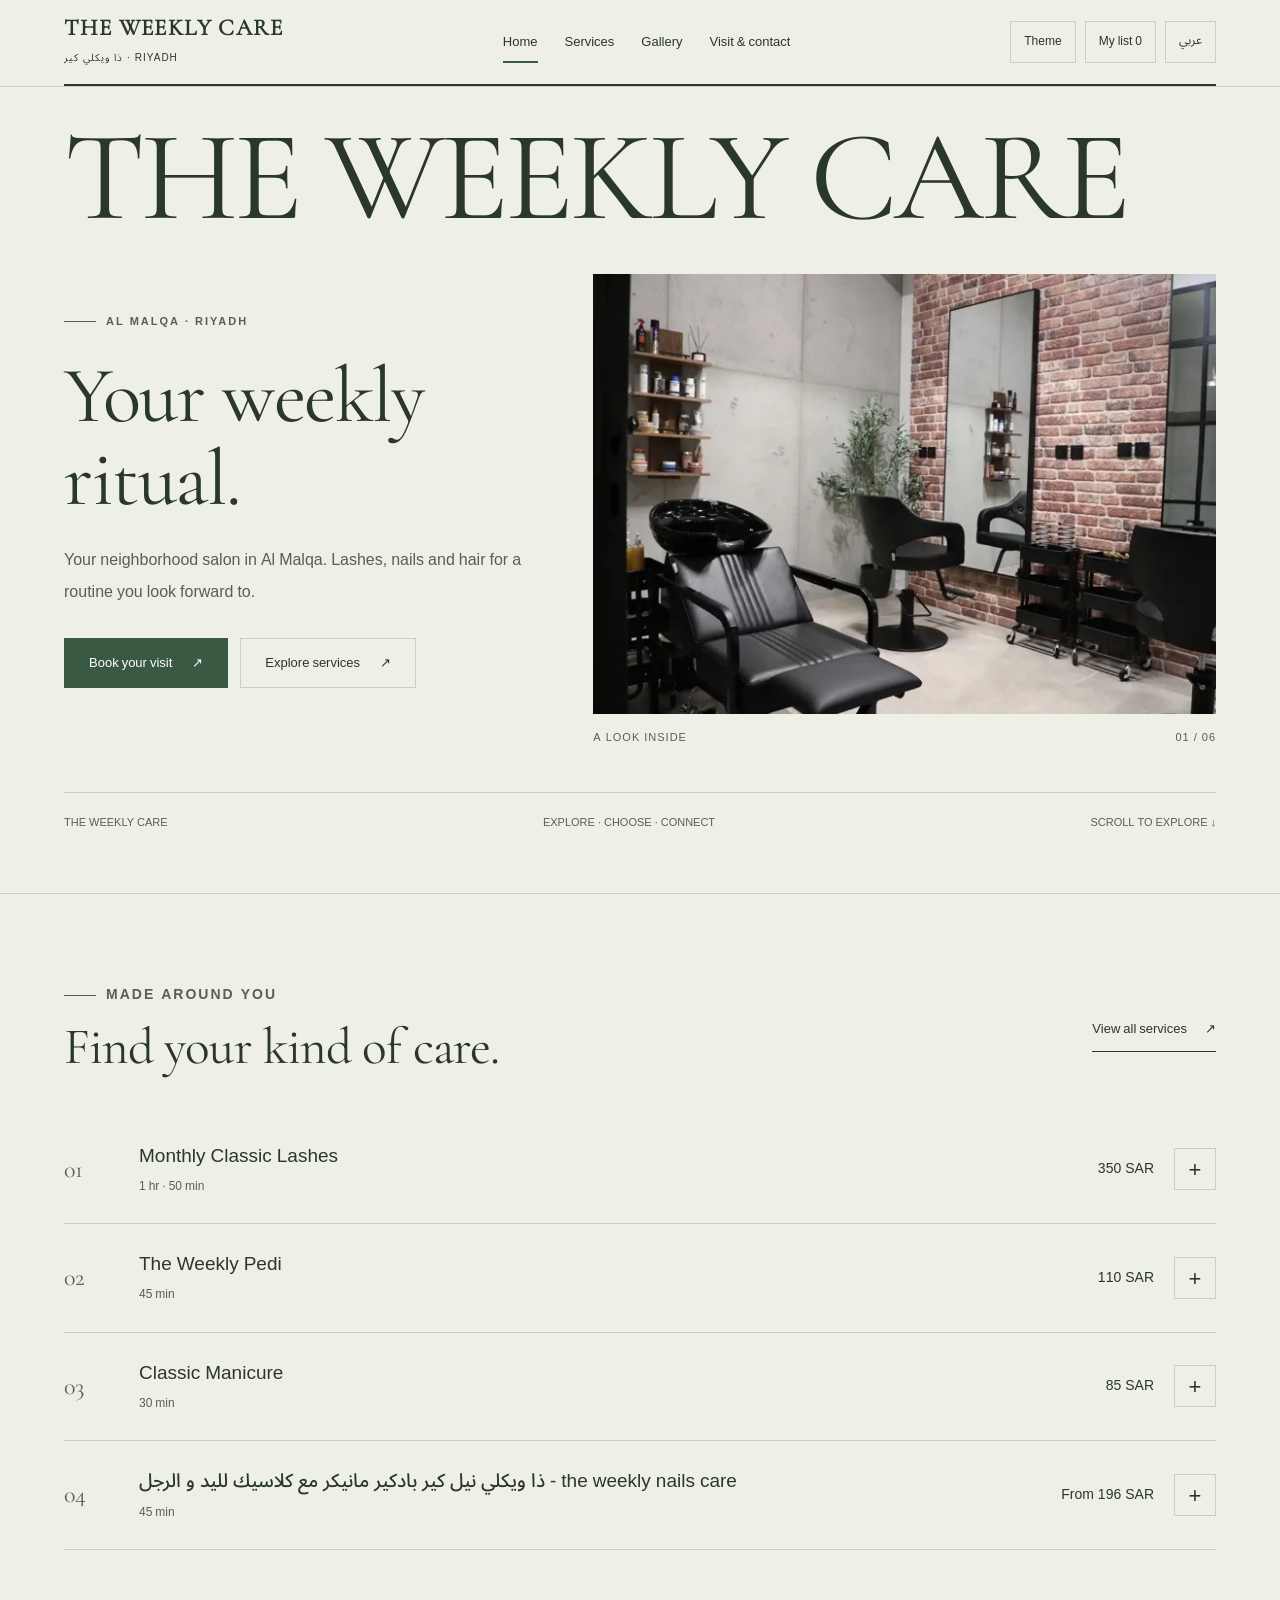
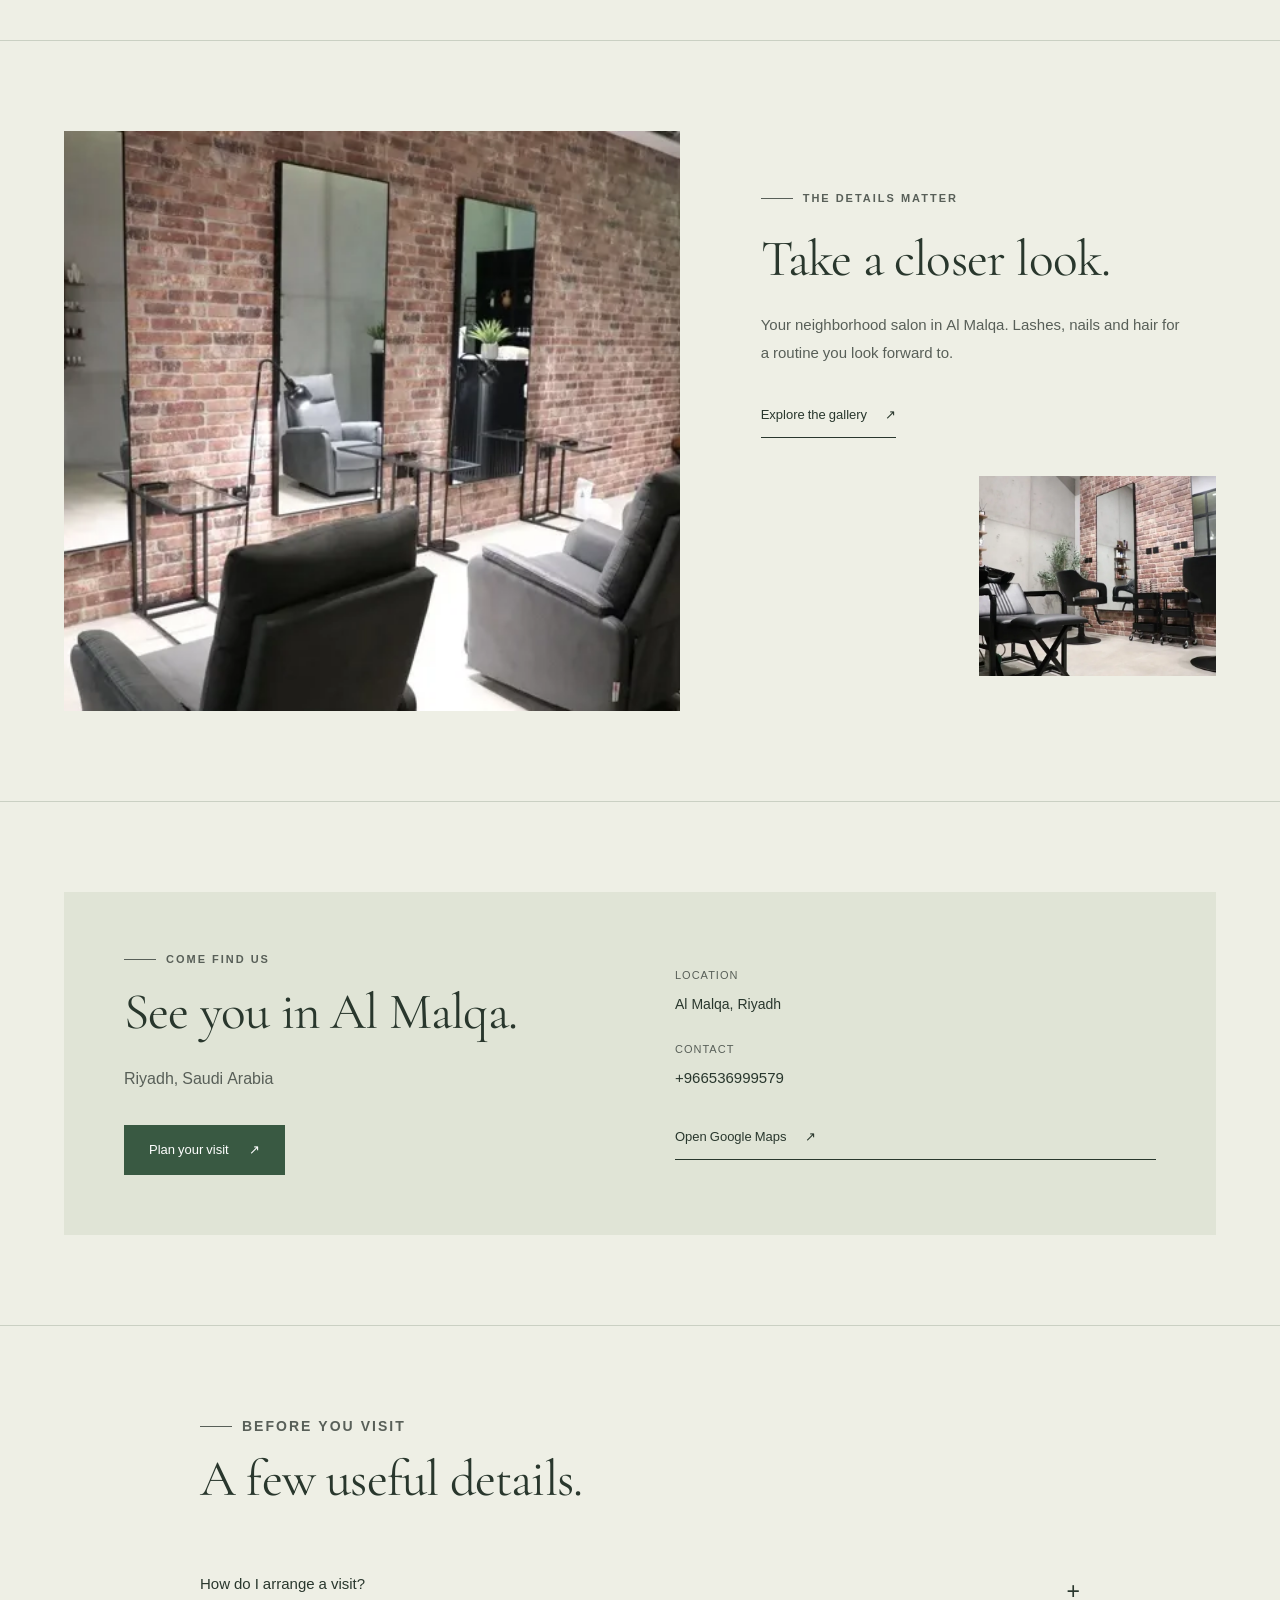
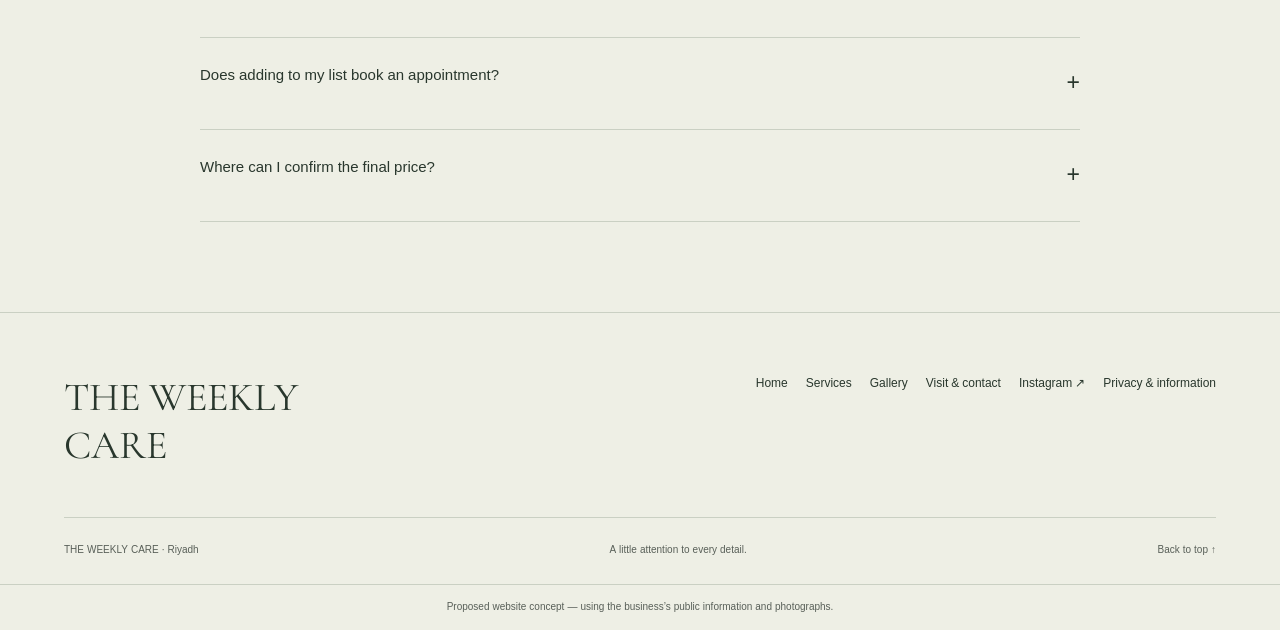
==== commit f751309c: "Improve responsive images and text contrast" ====
--- a/en/index.html
+++ b/en/index.html
@@ -1 +1 @@
-<!doctype html><html lang="en" dir="ltr"><head><meta charset="utf-8"><meta name="viewport" content="width=device-width,initial-scale=1"><title>THE WEEKLY CARE | THE WEEKLY CARE — Riyadh</title><meta name="description" content="Your neighborhood salon in Al Malqa. Lashes, nails and hair for a routine you look forward to."><meta name="robots" content="noindex,nofollow"><meta name="theme-color" content="#f4f1e9"><link rel="canonical" href="https://az212z.github.io/weekly-care-riyadh/en/index.html"><meta property="og:title" content="THE WEEKLY CARE | THE WEEKLY CARE — Riyadh"><meta property="og:description" content="Your neighborhood salon in Al Malqa. Lashes, nails and hair for a routine you look forward to."><meta property="og:type" content="website"><meta property="og:image" content="https://az212z.github.io/weekly-care-riyadh/assets/image-0.webp"><meta property="og:url" content="https://az212z.github.io/weekly-care-riyadh/en/index.html"><link rel="icon" href="../assets/favicon.svg" type="image/svg+xml"><link rel="stylesheet" href="../assets/site.css"><link rel="preload" href="../assets/arabic.woff2" as="font" type="font/woff2" crossorigin><script src="../assets/site.js" defer></script></head><body class="editorial"><a class="skip" href="#main">Skip to content</a><header class="top"><div class="wrap nav"><a class="wordmark" href="index.html" dir="ltr">THE WEEKLY CARE<small>ذا ويكلي كير · RIYADH</small></a><nav class="navlinks" id="navigation" aria-label="Main navigation"><a href="index.html" aria-current=page>Home</a><a href="services.html" >Services</a><a href="gallery.html" >Gallery</a><a href="contact.html" >Visit & contact</a></nav><div class="tools"><button type="button" class="bare theme-toggle" aria-label="Change appearance">Theme</button><button type="button" class="bare saved-open">My list <span data-count>0</span></button><a class="bare" href="../index.html" lang="ar">عربي</a><button class="bare menu-toggle" aria-expanded="false" aria-controls="navigation">Menu</button></div></div></header><main id="main"><section class="hero reveal"><div class="wrap big-type">THE WEEKLY CARE</div><div class="wrap hero-grid"><div class="hero-copy"><p class="eyebrow"><span class="line"></span>Al Malqa · RIYADH</p><h1>Your weekly ritual.</h1><p class="lede">Your neighborhood salon in Al Malqa. Lashes, nails and hair for a routine you look forward to.</p><div class="actions"><a class="btn " href="https://www.fresha.com/a/the-weekly-care-dh-wykly-kyr-riyadh-the-weekly-rrmc2678-ldhn-al-malqa-riyadh-13524-saudi-arabia-tanmrrhk">Book your visit<span aria-hidden="true">↗</span></a><a class="btn secondary" href="services.html">Explore services<span aria-hidden="true">↗</span></a></div></div><div class="hero-visual"><img class="main-image" src="../assets/image-0.webp" width="1590" height="900" alt="THE WEEKLY CARE — published photographs" fetchpriority=high decoding="async"><img class="secondary-image" src="../assets/image-1.webp" width="1600" height="884" alt="THE WEEKLY CARE — published photographs" loading=lazy decoding="async"><div class="image-caption"><span>A LOOK INSIDE</span><span>01 / 06</span></div></div></div><div class="wrap hero-foot"><span>THE WEEKLY CARE</span><span>EXPLORE · CHOOSE · CONNECT</span><a href="#discover">SCROLL TO EXPLORE ↓</a></div></section><div id="discover"></div><section class="chapter"><div class="wrap"><div class="section-head"><div><p class="eyebrow"><span class="line"></span>MADE AROUND YOU</p><h2>Find your kind of care.</h2></div><a class="textlink" href="services.html">View all services<span aria-hidden="true">↗</span></a></div><div class="service-preview"><article class="service-row" data-service="0"><span class="number">01</span><div><h3>Monthly Classic Lashes</h3><p>1 hr · 50 min</p></div><div class="row-end"><span class="price">350 SAR</span><button type="button" data-save="0" aria-label="Add Monthly Classic Lashes" aria-pressed="false">+</button></div></article><article class="service-row" data-service="1"><span class="number">02</span><div><h3>The Weekly Pedi</h3><p>45 min</p></div><div class="row-end"><span class="price">110 SAR</span><button type="button" data-save="1" aria-label="Add The Weekly Pedi" aria-pressed="false">+</button></div></article><article class="service-row" data-service="2"><span class="number">03</span><div><h3>Classic Manicure</h3><p>30 min</p></div><div class="row-end"><span class="price">85 SAR</span><button type="button" data-save="2" aria-label="Add Classic Manicure" aria-pressed="false">+</button></div></article><article class="service-row" data-service="3"><span class="number">04</span><div><h3>ذا ويكلي نيل كير بادكير  مانيكر  مع كلاسيك لليد و الرجل - the weekly nails care</h3><p>45 min</p></div><div class="row-end"><span class="price">From 196 SAR</span><button type="button" data-save="3" aria-label="Add ذا ويكلي نيل كير بادكير  مانيكر  مع كلاسيك لليد و الرجل - the weekly nails care" aria-pressed="false">+</button></div></article></div></div></section><section class="chapter"><div class="wrap space-grid"><img class="" src="../assets/image-1.webp" width="1600" height="884" alt="THE WEEKLY CARE — published photographs" loading=lazy decoding="async"><div class="space-copy"><p class="eyebrow"><span class="line"></span>THE DETAILS MATTER</p><h2>Take a closer look.</h2><p>Your neighborhood salon in Al Malqa. Lashes, nails and hair for a routine you look forward to.</p><a class="textlink" href="gallery.html">Explore the gallery<span aria-hidden="true">↗</span></a><div class="small-picture"><img class="" src="../assets/image-2.webp" width="1254" height="900" alt="THE WEEKLY CARE — published photographs" loading=lazy decoding="async"></div></div></div></section><section class="chapter"><div class="wrap visit-panel"><div><p class="eyebrow"><span class="line"></span>COME FIND US</p><h2>See you in Al Malqa.</h2><p class="lede">Riyadh, Saudi Arabia</p><a class="btn " href="contact.html">Plan your visit<span aria-hidden="true">↗</span></a></div><div class="visit-details"><div><small>LOCATION</small><p>Al Malqa, Riyadh</p></div><div><small>CONTACT</small><a dir="ltr" href="tel:+966536999579">+966536999579</a></div><a class="textlink" href="https://www.google.com/maps/search/?api=1&amp;query=24.812313079833984,46.60118865966797">Open Google Maps<span aria-hidden="true">↗</span></a></div></div></section><section class="chapter"><div class="wrap faq"><div class="section-head"><div><p class="eyebrow"><span class="line"></span>BEFORE YOU VISIT</p><h2>A few useful details.</h2></div></div><details><summary>How do I arrange a visit?</summary><p>Choose your service and continue to Fresha to review availability and complete your booking.</p></details><details><summary>Does adding to my list book an appointment?</summary><p>Your list helps you collect services of interest. Adding a service does not reserve a time; confirmation happens with the provider.</p></details><details><summary>Where can I confirm the final price?</summary><p>Published prices may vary with selected options. Review the final price and service terms when booking or confirming your enquiry.</p></details></div></section></main><footer class="footer"><div class="wrap"><div class="footer-top"><div class="footer-title" dir="ltr">THE WEEKLY CARE</div><div class="footer-links"><a href="index.html">Home</a><a href="services.html">Services</a><a href="gallery.html">Gallery</a><a href="contact.html">Visit & contact</a><a href="https://www.instagram.com/theweeklycare?igsh=aG9mN3R3YmlqY2Jw&amp;utm_source=qr">Instagram ↗</a><a href="privacy.html">Privacy & information</a></div></div><div class="footer-bottom"><span>THE WEEKLY CARE · Riyadh</span><span>A little attention to every detail.</span><a href="#main">Back to top ↑</a></div></div></footer><div class="preview-label">Proposed website concept — using the business’s public information and photographs.</div><div class="mobile-dock"><a class="btn " href="https://www.fresha.com/a/the-weekly-care-dh-wykly-kyr-riyadh-the-weekly-rrmc2678-ldhn-al-malqa-riyadh-13524-saudi-arabia-tanmrrhk">Book your visit<span aria-hidden="true">↗</span></a><button class="bare saved-open">My list <span data-count>0</span></button></div><dialog id="saved-dialog" class="dialog" aria-labelledby="saved-title"><div class="dialog-head"><h2 id="saved-title">Your interest list</h2><button class="close-dialog" data-close aria-label="Close">×</button></div><p class="note">Saved on your device to help with an enquiry. This is not a confirmed booking or order.</p><ul class="saved-items"></ul><div class="actions"><a class="btn" id="saved-wa" href="#">Ask on WhatsApp</a><button class="btn secondary" id="copy-list">Copy list</button></div></dialog><dialog id="lightbox" class="dialog lightbox" aria-labelledby="lightbox-caption"><div class="dialog-head"><p id="lightbox-caption"></p><button class="close-dialog" data-close aria-label="Close photo">×</button></div><img id="lightbox-image" alt=""></dialog><div class="toast" role="status" hidden></div><script id="site-data" type="application/json">{"slug": "weekly-care-riyadh", "name": "ذا ويكلي كير", "phone": "966536999579", "services": [{"name": "رموش كلاسيكية شهرية | Monthly Classic Lashes", "category": "مختارات | Featured", "price": 350, "variable": false, "duration": "PT1H50M", "url": "https://www.fresha.com/a/the-weekly-care-dh-wykly-kyr-riyadh-the-weekly-rrmc2678-ldhn-al-malqa-riyadh-13524-saudi-arabia-tanmrrhk/booking?offerItemId=s:24422898"}, {"name": "ذا ويكلي بدكير  | The Weekly Pedi", "category": "مختارات | Featured", "price": 110, "variable": false, "duration": "PT45M", "url": "https://www.fresha.com/a/the-weekly-care-dh-wykly-kyr-riyadh-the-weekly-rrmc2678-ldhn-al-malqa-riyadh-13524-saudi-arabia-tanmrrhk/booking?offerItemId=s:24423070"}, {"name": "كلاسيك مانكير | Classic Manicure", "category": "مختارات | Featured", "price": 85, "variable": false, "duration": "PT30M", "url": "https://www.fresha.com/a/the-weekly-care-dh-wykly-kyr-riyadh-the-weekly-rrmc2678-ldhn-al-malqa-riyadh-13524-saudi-arabia-tanmrrhk/booking?offerItemId=s:24423069"}, {"name": "ذا ويكلي نيل كير بادكير  مانيكر  مع كلاسيك لليد و الرجل - the weekly nails care", "category": "مختارات | Featured", "price": 196, "variable": true, "duration": "PT45M", "url": "https://www.fresha.com/a/the-weekly-care-dh-wykly-kyr-riyadh-the-weekly-rrmc2678-ldhn-al-malqa-riyadh-13524-saudi-arabia-tanmrrhk/booking?offerItemId=p:1907544"}, {"name": "رموش ماسكارا افكت شهرية | Monthly Mascara Effect Lashes", "category": "تركيب رموش | Lash Extensions", "price": 400, "variable": false, "duration": "PT1H50M", "url": "https://www.fresha.com/a/the-weekly-care-dh-wykly-kyr-riyadh-the-weekly-rrmc2678-ldhn-al-malqa-riyadh-13524-saudi-arabia-tanmrrhk/booking?offerItemId=s:24422896"}, {"name": "رموش هايبرد شهرية | Monthly Hybrid Lashes", "category": "تركيب رموش | Lash Extensions", "price": 450, "variable": false, "duration": "PT1H50M", "url": "https://www.fresha.com/a/the-weekly-care-dh-wykly-kyr-riyadh-the-weekly-rrmc2678-ldhn-al-malqa-riyadh-13524-saudi-arabia-tanmrrhk/booking?offerItemId=s:24422888"}, {"name": "رموش كثيفة شهرية | Monthly Volume Lashes", "category": "تركيب رموش | Lash Extensions", "price": 550, "variable": false, "duration": "PT1H50M", "url": "https://www.fresha.com/a/the-weekly-care-dh-wykly-kyr-riyadh-the-weekly-rrmc2678-ldhn-al-malqa-riyadh-13524-saudi-arabia-tanmrrhk/booking?offerItemId=s:24422884"}, {"name": "رموش حرير شهرية | Monthly Silk Lashes", "category": "تركيب رموش | Lash Extensions", "price": 600, "variable": false, "duration": "PT1H55M", "url": "https://www.fresha.com/a/the-weekly-care-dh-wykly-kyr-riyadh-the-weekly-rrmc2678-ldhn-al-malqa-riyadh-13524-saudi-arabia-tanmrrhk/booking?offerItemId=s:24422809"}, {"name": "رتوش رموش كلاسيكية | Refill Classic Lashes", "category": "تركيب رموش | Lash Extensions", "price": 250, "variable": false, "duration": "PT1H50M", "url": "https://www.fresha.com/a/the-weekly-care-dh-wykly-kyr-riyadh-the-weekly-rrmc2678-ldhn-al-malqa-riyadh-13524-saudi-arabia-tanmrrhk/booking?offerItemId=s:24422788"}, {"name": "رتوش ماسكارا افكت | Refill Mascara Effect Lashes", "category": "تركيب رموش | Lash Extensions", "price": 280, "variable": false, "duration": "PT1H50M", "url": "https://www.fresha.com/a/the-weekly-care-dh-wykly-kyr-riyadh-the-weekly-rrmc2678-ldhn-al-malqa-riyadh-13524-saudi-arabia-tanmrrhk/booking?offerItemId=s:24422786"}, {"name": "رتوش هايبرد | Refill Hybrid Lashes", "category": "تركيب رموش | Lash Extensions", "price": 300, "variable": false, "duration": "PT1H50M", "url": "https://www.fresha.com/a/the-weekly-care-dh-wykly-kyr-riyadh-the-weekly-rrmc2678-ldhn-al-malqa-riyadh-13524-saudi-arabia-tanmrrhk/booking?offerItemId=s:24419531"}, {"name": "رتوش كثيفة | Refill Volume Lashes", "category": "تركيب رموش | Lash Extensions", "price": 320, "variable": false, "duration": "PT1H50M", "url": "https://www.fresha.com/a/the-weekly-care-dh-wykly-kyr-riyadh-the-weekly-rrmc2678-ldhn-al-malqa-riyadh-13524-saudi-arabia-tanmrrhk/booking?offerItemId=s:24419530"}, {"name": "رتوش حرير | Refill Silk Lashes", "category": "تركيب رموش | Lash Extensions", "price": 350, "variable": false, "duration": "PT1H50M", "url": "https://www.fresha.com/a/the-weekly-care-dh-wykly-kyr-riyadh-the-weekly-rrmc2678-ldhn-al-malqa-riyadh-13524-saudi-arabia-tanmrrhk/booking?offerItemId=s:24419527"}, {"name": "إزالة رموش | Lash Removal", "category": "تركيب رموش | Lash Extensions", "price": 80, "variable": false, "duration": "PT30M", "url": "https://www.fresha.com/a/the-weekly-care-dh-wykly-kyr-riyadh-the-weekly-rrmc2678-ldhn-al-malqa-riyadh-13524-saudi-arabia-tanmrrhk/booking?offerItemId=s:24419522"}, {"name": "ذا ويكلي مانكير سبا | The Weekly Mani Spa", "category": "العناية باليد والقدم | Hand & Feet Care", "price": 110, "variable": false, "duration": "PT45M", "url": "https://www.fresha.com/a/the-weekly-care-dh-wykly-kyr-riyadh-the-weekly-rrmc2678-ldhn-al-malqa-riyadh-13524-saudi-arabia-tanmrrhk/booking?offerItemId=s:24423072"}, {"name": "كلاسيك بدكير | Classic Pedicure", "category": "العناية باليد والقدم | Hand & Feet Care", "price": 85, "variable": false, "duration": "PT45M", "url": "https://www.fresha.com/a/the-weekly-care-dh-wykly-kyr-riyadh-the-weekly-rrmc2678-ldhn-al-malqa-riyadh-13524-saudi-arabia-tanmrrhk/booking?offerItemId=s:24423066"}, {"name": "مانكير روسي | Russian Manicure", "category": "العناية باليد والقدم | Hand & Feet Care", "price": 100, "variable": false, "duration": "PT45M", "url": "https://www.fresha.com/a/the-weekly-care-dh-wykly-kyr-riyadh-the-weekly-rrmc2678-ldhn-al-malqa-riyadh-13524-saudi-arabia-tanmrrhk/booking?offerItemId=s:24423059"}, {"name": "بدكير روسي | Russian Pedicure", "category": "العناية باليد والقدم | Hand & Feet Care", "price": 100, "variable": false, "duration": "PT45M", "url": "https://www.fresha.com/a/the-weekly-care-dh-wykly-kyr-riyadh-the-weekly-rrmc2678-ldhn-al-malqa-riyadh-13524-saudi-arabia-tanmrrhk/booking?offerItemId=s:24423056"}, {"name": "مساج | Massage", "category": "العناية باليد والقدم | Hand & Feet Care", "price": 50, "variable": false, "duration": "PT15M", "url": "https://www.fresha.com/a/the-weekly-care-dh-wykly-kyr-riyadh-the-weekly-rrmc2678-ldhn-al-malqa-riyadh-13524-saudi-arabia-tanmrrhk/booking?offerItemId=s:24423051"}, {"name": "ماسك مرطب لليد أو الرجل | Moisturizing Mask – Hand or Feet", "category": "العناية باليد والقدم | Hand & Feet Care", "price": 20, "variable": false, "duration": "PT20M", "url": "https://www.fresha.com/a/the-weekly-care-dh-wykly-kyr-riyadh-the-weekly-rrmc2678-ldhn-al-malqa-riyadh-13524-saudi-arabia-tanmrrhk/booking?offerItemId=s:24423049"}, {"name": "ذا ويكلي بياب | The Weekly BIAB", "category": "المناكير | Polish", "price": 250, "variable": false, "duration": "PT1H30M", "url": "https://www.fresha.com/a/the-weekly-care-dh-wykly-kyr-riyadh-the-weekly-rrmc2678-ldhn-al-malqa-riyadh-13524-saudi-arabia-tanmrrhk/booking?offerItemId=s:24423036"}, {"name": "ذا ويكلي جل | The Weekly Gel", "category": "المناكير | Polish", "price": 140, "variable": false, "duration": "PT1H30M", "url": "https://www.fresha.com/a/the-weekly-care-dh-wykly-kyr-riyadh-the-weekly-rrmc2678-ldhn-al-malqa-riyadh-13524-saudi-arabia-tanmrrhk/booking?offerItemId=s:24423031"}, {"name": "لون جل فرنش | Gel French", "category": "المناكير | Polish", "price": 120, "variable": false, "duration": "PT1H30M", "url": "https://www.fresha.com/a/the-weekly-care-dh-wykly-kyr-riyadh-the-weekly-rrmc2678-ldhn-al-malqa-riyadh-13524-saudi-arabia-tanmrrhk/booking?offerItemId=s:24423029"}, {"name": "لون جل اومبري | Gel Ombre", "category": "المناكير | Polish", "price": 120, "variable": false, "duration": "PT1H30M", "url": "https://www.fresha.com/a/the-weekly-care-dh-wykly-kyr-riyadh-the-weekly-rrmc2678-ldhn-al-malqa-riyadh-13524-saudi-arabia-tanmrrhk/booking?offerItemId=s:24423026"}, {"name": "لون جل كات اي | Gel Cat Eye", "category": "المناكير | Polish", "price": 120, "variable": false, "duration": "PT1H30M", "url": "https://www.fresha.com/a/the-weekly-care-dh-wykly-kyr-riyadh-the-weekly-rrmc2678-ldhn-al-malqa-riyadh-13524-saudi-arabia-tanmrrhk/booking?offerItemId=s:24423020"}, {"name": "لون جل كروم | Chrome Gel", "category": "المناكير | Polish", "price": 120, "variable": false, "duration": "PT1H30M", "url": "https://www.fresha.com/a/the-weekly-care-dh-wykly-kyr-riyadh-the-weekly-rrmc2678-ldhn-al-malqa-riyadh-13524-saudi-arabia-tanmrrhk/booking?offerItemId=s:24423017"}, {"name": "لون جل | Gel Color", "category": "المناكير | Polish", "price": 80, "variable": false, "duration": "PT1H30M", "url": "https://www.fresha.com/a/the-weekly-care-dh-wykly-kyr-riyadh-the-weekly-rrmc2678-ldhn-al-malqa-riyadh-13524-saudi-arabia-tanmrrhk/booking?offerItemId=s:24423013"}, {"name": "لون كلاسيك فرنش | Classic French Color", "category": "المناكير | Polish", "price": 80, "variable": false, "duration": "PT1H30M", "url": "https://www.fresha.com/a/the-weekly-care-dh-wykly-kyr-riyadh-the-weekly-rrmc2678-ldhn-al-malqa-riyadh-13524-saudi-arabia-tanmrrhk/booking?offerItemId=s:24423008"}, {"name": "لون كلاسيك | Classic Color", "category": "المناكير | Polish", "price": 40, "variable": false, "duration": "PT15M", "url": "https://www.fresha.com/a/the-weekly-care-dh-wykly-kyr-riyadh-the-weekly-rrmc2678-ldhn-al-malqa-riyadh-13524-saudi-arabia-tanmrrhk/booking?offerItemId=s:24423006"}, {"name": "فايبر جلاس مع بياب | Fiber Glass Extension & BIAB", "category": "تركيب أظافر | Nail Extensions", "price": 350, "variable": false, "duration": "PT3H", "url": "https://www.fresha.com/a/the-weekly-care-dh-wykly-kyr-riyadh-the-weekly-rrmc2678-ldhn-al-malqa-riyadh-13524-saudi-arabia-tanmrrhk/booking?offerItemId=s:24422945"}, {"name": "أظافر اسبوعية جاهزه للتركيب مع لون جل | Press on Weekly Nails with gel color", "category": "تركيب أظافر | Nail Extensions", "price": 225, "variable": false, "duration": "PT1H30M", "url": "https://www.fresha.com/a/the-weekly-care-dh-wykly-kyr-riyadh-the-weekly-rrmc2678-ldhn-al-malqa-riyadh-13524-saudi-arabia-tanmrrhk/booking?offerItemId=s:24422943"}, {"name": "إعادة تعبئة هارد جل | Hard Gel Refill", "category": "تركيب أظافر | Nail Extensions", "price": 250, "variable": false, "duration": "PT1H30M", "url": "https://www.fresha.com/a/the-weekly-care-dh-wykly-kyr-riyadh-the-weekly-rrmc2678-ldhn-al-malqa-riyadh-13524-saudi-arabia-tanmrrhk/booking?offerItemId=s:24422941"}, {"name": "أظافر اسبوعية جاهزه للتركيب مع لون كلاسيك | Press on Weekly Nails with classic color", "category": "تركيب أظافر | Nail Extensions", "price": 175, "variable": false, "duration": "PT1H30M", "url": "https://www.fresha.com/a/the-weekly-care-dh-wykly-kyr-riyadh-the-weekly-rrmc2678-ldhn-al-malqa-riyadh-13524-saudi-arabia-tanmrrhk/booking?offerItemId=s:24514238"}, {"name": "إعادة تعبئة فايبر جلاس | Fiber Glass Refill", "category": "تركيب أظافر | Nail Extensions", "price": 250, "variable": false, "duration": "PT1H", "url": "https://www.fresha.com/a/the-weekly-care-dh-wykly-kyr-riyadh-the-weekly-rrmc2678-ldhn-al-malqa-riyadh-13524-saudi-arabia-tanmrrhk/booking?offerItemId=s:24422939"}, {"name": "ترميم ظفر مكسور | Repair a Broken Nail", "category": "تركيب أظافر | Nail Extensions", "price": 40, "variable": false, "duration": "PT10M", "url": "https://www.fresha.com/a/the-weekly-care-dh-wykly-kyr-riyadh-the-weekly-rrmc2678-ldhn-al-malqa-riyadh-13524-saudi-arabia-tanmrrhk/booking?offerItemId=s:24422936"}, {"name": "ازالة جل أو أظافر أسبوعية | Gel or Weekly Nails Removal", "category": "الإزالة | Removal", "price": 80, "variable": false, "duration": "PT30M", "url": "https://www.fresha.com/a/the-weekly-care-dh-wykly-kyr-riyadh-the-weekly-rrmc2678-ldhn-al-malqa-riyadh-13524-saudi-arabia-tanmrrhk/booking?offerItemId=s:24422927"}, {"name": "ازالة بياب أو تركيب | BIAB or Nail Extensions Removal", "category": "الإزالة | Removal", "price": 120, "variable": false, "duration": "PT1H", "url": "https://www.fresha.com/a/the-weekly-care-dh-wykly-kyr-riyadh-the-weekly-rrmc2678-ldhn-al-malqa-riyadh-13524-saudi-arabia-tanmrrhk/booking?offerItemId=s:24422926"}, {"name": "تنظيف بشره - facial", "category": "العناية بالبشرة | Skin Care", "price": 150, "variable": false, "duration": "PT1H20M", "url": "https://www.fresha.com/a/the-weekly-care-dh-wykly-kyr-riyadh-the-weekly-rrmc2678-ldhn-al-malqa-riyadh-13524-saudi-arabia-tanmrrhk/booking?offerItemId=s:25113154"}, {"name": "تنسيق وفتلة حواجب | Eyebrow Shaping & Threading", "category": "العناية بالبشرة | Skin Care", "price": 70, "variable": false, "duration": "PT15M", "url": "https://www.fresha.com/a/the-weekly-care-dh-wykly-kyr-riyadh-the-weekly-rrmc2678-ldhn-al-malqa-riyadh-13524-saudi-arabia-tanmrrhk/booking?offerItemId=s:24422924"}, {"name": "تشقير حواجب | Eyebrow Bleaching", "category": "العناية بالبشرة | Skin Care", "price": 80, "variable": false, "duration": "PT15M", "url": "https://www.fresha.com/a/the-weekly-care-dh-wykly-kyr-riyadh-the-weekly-rrmc2678-ldhn-al-malqa-riyadh-13524-saudi-arabia-tanmrrhk/booking?offerItemId=s:24422921"}, {"name": "إزالة شعر فوق الشفة | Upper Lip Hair Removal", "category": "العناية بالبشرة | Skin Care", "price": 50, "variable": false, "duration": "PT15M", "url": "https://www.fresha.com/a/the-weekly-care-dh-wykly-kyr-riyadh-the-weekly-rrmc2678-ldhn-al-malqa-riyadh-13524-saudi-arabia-tanmrrhk/booking?offerItemId=s:24422918"}, {"name": "واكس أو فتلة وجه | Full Face Wax or Threading", "category": "العناية بالبشرة | Skin Care", "price": 100, "variable": false, "duration": "PT30M", "url": "https://www.fresha.com/a/the-weekly-care-dh-wykly-kyr-riyadh-the-weekly-rrmc2678-ldhn-al-malqa-riyadh-13524-saudi-arabia-tanmrrhk/booking?offerItemId=s:24422915"}, {"name": "صبغة رموش | Lash Tint", "category": "العناية بالبشرة | Skin Care", "price": 40, "variable": false, "duration": "PT20M", "url": "https://www.fresha.com/a/the-weekly-care-dh-wykly-kyr-riyadh-the-weekly-rrmc2678-ldhn-al-malqa-riyadh-13524-saudi-arabia-tanmrrhk/booking?offerItemId=s:24422909"}, {"name": "صبغة حواجب | Eyebrow Tint", "category": "العناية بالبشرة | Skin Care", "price": 40, "variable": false, "duration": "PT20M", "url": "https://www.fresha.com/a/the-weekly-care-dh-wykly-kyr-riyadh-the-weekly-rrmc2678-ldhn-al-malqa-riyadh-13524-saudi-arabia-tanmrrhk/booking?offerItemId=s:24422907"}, {"name": "سشوار ستريت | Straight Blow Dry", "category": "سشوار | Blow Dry", "price": 80, "variable": true, "duration": "PT1H", "url": "https://www.fresha.com/a/the-weekly-care-dh-wykly-kyr-riyadh-the-weekly-rrmc2678-ldhn-al-malqa-riyadh-13524-saudi-arabia-tanmrrhk/booking?offerItemId=s:24419488"}, {"name": "ويفي فير | Wavy Fair", "category": "سشوار | Blow Dry", "price": 150, "variable": true, "duration": "PT1H30M", "url": "https://www.fresha.com/a/the-weekly-care-dh-wykly-kyr-riyadh-the-weekly-rrmc2678-ldhn-al-malqa-riyadh-13524-saudi-arabia-tanmrrhk/booking?offerItemId=s:24419486"}, {"name": "بنس | Hair Pin", "category": "سشوار | Blow Dry", "price": 5, "variable": false, "duration": "PT1H", "url": "https://www.fresha.com/a/the-weekly-care-dh-wykly-kyr-riyadh-the-weekly-rrmc2678-ldhn-al-malqa-riyadh-13524-saudi-arabia-tanmrrhk/booking?offerItemId=s:24419483"}, {"name": "ذا ويكلي هير كير - The weekly hair care", "category": "معالجات الشعر | Hair Treatments", "price": 200, "variable": false, "duration": "PT1H", "url": "https://www.fresha.com/a/the-weekly-care-dh-wykly-kyr-riyadh-the-weekly-rrmc2678-ldhn-al-malqa-riyadh-13524-saudi-arabia-tanmrrhk/booking?offerItemId=s:24666356"}, {"name": "معالج البي بي كريم | BB Cream Treatment", "category": "معالجات الشعر | Hair Treatments", "price": 800, "variable": true, "duration": "PT2H", "url": "https://www.fresha.com/a/the-weekly-care-dh-wykly-kyr-riyadh-the-weekly-rrmc2678-ldhn-al-malqa-riyadh-13524-saudi-arabia-tanmrrhk/booking?offerItemId=s:24419496"}, {"name": "جذور | Roots", "category": "صبغة الشعر | Hair Color", "price": 120, "variable": false, "duration": "PT2H", "url": "https://www.fresha.com/a/the-weekly-care-dh-wykly-kyr-riyadh-the-weekly-rrmc2678-ldhn-al-malqa-riyadh-13524-saudi-arabia-tanmrrhk/booking?offerItemId=s:24419476"}, {"name": "صبغة لون واحد | One Color", "category": "صبغة الشعر | Hair Color", "price": 300, "variable": true, "duration": "PT2H", "url": "https://www.fresha.com/a/the-weekly-care-dh-wykly-kyr-riyadh-the-weekly-rrmc2678-ldhn-al-malqa-riyadh-13524-saudi-arabia-tanmrrhk/booking?offerItemId=s:24419467"}, {"name": "رنساج | Hair Rinsage", "category": "صبغة الشعر | Hair Color", "price": 200, "variable": true, "duration": "PT2H", "url": "https://www.fresha.com/a/the-weekly-care-dh-wykly-kyr-riyadh-the-weekly-rrmc2678-ldhn-al-malqa-riyadh-13524-saudi-arabia-tanmrrhk/booking?offerItemId=s:24419458"}, {"name": "جلسة K18", "category": "العناية بالشعر | Hair Care", "price": 80, "variable": false, "duration": "PT30M", "url": "https://www.fresha.com/a/the-weekly-care-dh-wykly-kyr-riyadh-the-weekly-rrmc2678-ldhn-al-malqa-riyadh-13524-saudi-arabia-tanmrrhk/booking?offerItemId=s:24765060"}, {"name": "غسيل وتجفيف | Hair Wash & Dry", "category": "العناية بالشعر | Hair Care", "price": 50, "variable": false, "duration": "PT30M", "url": "https://www.fresha.com/a/the-weekly-care-dh-wykly-kyr-riyadh-the-weekly-rrmc2678-ldhn-al-malqa-riyadh-13524-saudi-arabia-tanmrrhk/booking?offerItemId=s:24419518"}, {"name": "قص أطراف | Hair Trim", "category": "العناية بالشعر | Hair Care", "price": 50, "variable": false, "duration": "PT30M", "url": "https://www.fresha.com/a/the-weekly-care-dh-wykly-kyr-riyadh-the-weekly-rrmc2678-ldhn-al-malqa-riyadh-13524-saudi-arabia-tanmrrhk/booking?offerItemId=s:24419515"}, {"name": "سكرب فروة الرأس كلارا بالنعناع | Clara Hair Detox (Mint)", "category": "العناية بالشعر | Hair Care", "price": 150, "variable": false, "duration": "PT45M", "url": "https://www.fresha.com/a/the-weekly-care-dh-wykly-kyr-riyadh-the-weekly-rrmc2678-ldhn-al-malqa-riyadh-13524-saudi-arabia-tanmrrhk/booking?offerItemId=s:24419514"}]}</script></body></html>+<!doctype html><html lang="en" dir="ltr"><head><meta charset="utf-8"><meta name="viewport" content="width=device-width,initial-scale=1"><title>THE WEEKLY CARE | THE WEEKLY CARE — Riyadh</title><meta name="description" content="Your neighborhood salon in Al Malqa. Lashes, nails and hair for a routine you look forward to."><meta name="robots" content="noindex,nofollow"><meta name="theme-color" content="#f4f1e9"><link rel="canonical" href="https://az212z.github.io/weekly-care-riyadh/en/index.html"><meta property="og:title" content="THE WEEKLY CARE | THE WEEKLY CARE — Riyadh"><meta property="og:description" content="Your neighborhood salon in Al Malqa. Lashes, nails and hair for a routine you look forward to."><meta property="og:type" content="website"><meta property="og:image" content="https://az212z.github.io/weekly-care-riyadh/assets/image-0.webp"><meta property="og:url" content="https://az212z.github.io/weekly-care-riyadh/en/index.html"><link rel="icon" href="../assets/favicon.svg" type="image/svg+xml"><link rel="stylesheet" href="../assets/site.css"><link rel="preload" href="../assets/arabic.woff2" as="font" type="font/woff2" crossorigin><script src="../assets/site.js" defer></script></head><body class="editorial"><a class="skip" href="#main">Skip to content</a><header class="top"><div class="wrap nav"><a class="wordmark" href="index.html" dir="ltr">THE WEEKLY CARE<small>ذا ويكلي كير · RIYADH</small></a><nav class="navlinks" id="navigation" aria-label="Main navigation"><a href="index.html" aria-current=page>Home</a><a href="services.html" >Services</a><a href="gallery.html" >Gallery</a><a href="contact.html" >Visit & contact</a></nav><div class="tools"><button type="button" class="bare theme-toggle" aria-label="Change appearance">Theme</button><button type="button" class="bare saved-open">My list <span data-count>0</span></button><a class="bare" href="../index.html" lang="ar">عربي</a><button class="bare menu-toggle" aria-expanded="false" aria-controls="navigation">Menu</button></div></div></header><main id="main"><section class="hero reveal"><div class="wrap big-type">THE WEEKLY CARE</div><div class="wrap hero-grid"><div class="hero-copy"><p class="eyebrow"><span class="line"></span>Al Malqa · RIYADH</p><h1>Your weekly ritual.</h1><p class="lede">Your neighborhood salon in Al Malqa. Lashes, nails and hair for a routine you look forward to.</p><div class="actions"><a class="btn " href="https://www.fresha.com/a/the-weekly-care-dh-wykly-kyr-riyadh-the-weekly-rrmc2678-ldhn-al-malqa-riyadh-13524-saudi-arabia-tanmrrhk">Book your visit<span aria-hidden="true">↗</span></a><a class="btn secondary" href="services.html">Explore services<span aria-hidden="true">↗</span></a></div></div><div class="hero-visual"><img class="main-image" src="../assets/image-0.webp" srcset="../assets/image-0-480.webp 480w, ../assets/image-0-800.webp 800w, ../assets/image-0.webp 1590w" sizes="(max-width: 700px) 90vw, 50vw" width="1590" height="900" alt="THE WEEKLY CARE — published photographs" fetchpriority=high decoding="async"><img class="secondary-image" src="../assets/image-1.webp" srcset="../assets/image-1-480.webp 480w, ../assets/image-1-800.webp 800w, ../assets/image-1.webp 1600w" sizes="(max-width: 700px) 90vw, 50vw" width="1600" height="884" alt="THE WEEKLY CARE — published photographs" loading=lazy decoding="async"><div class="image-caption"><span>A LOOK INSIDE</span><span>01 / 06</span></div></div></div><div class="wrap hero-foot"><span>THE WEEKLY CARE</span><span>EXPLORE · CHOOSE · CONNECT</span><a href="#discover">SCROLL TO EXPLORE ↓</a></div></section><div id="discover"></div><section class="chapter"><div class="wrap"><div class="section-head"><div><p class="eyebrow"><span class="line"></span>MADE AROUND YOU</p><h2>Find your kind of care.</h2></div><a class="textlink" href="services.html">View all services<span aria-hidden="true">↗</span></a></div><div class="service-preview"><article class="service-row" data-service="0"><span class="number">01</span><div><h3>Monthly Classic Lashes</h3><p>1 hr · 50 min</p></div><div class="row-end"><span class="price">350 SAR</span><button type="button" data-save="0" aria-label="Add Monthly Classic Lashes" aria-pressed="false">+</button></div></article><article class="service-row" data-service="1"><span class="number">02</span><div><h3>The Weekly Pedi</h3><p>45 min</p></div><div class="row-end"><span class="price">110 SAR</span><button type="button" data-save="1" aria-label="Add The Weekly Pedi" aria-pressed="false">+</button></div></article><article class="service-row" data-service="2"><span class="number">03</span><div><h3>Classic Manicure</h3><p>30 min</p></div><div class="row-end"><span class="price">85 SAR</span><button type="button" data-save="2" aria-label="Add Classic Manicure" aria-pressed="false">+</button></div></article><article class="service-row" data-service="3"><span class="number">04</span><div><h3>ذا ويكلي نيل كير بادكير  مانيكر  مع كلاسيك لليد و الرجل - the weekly nails care</h3><p>45 min</p></div><div class="row-end"><span class="price">From 196 SAR</span><button type="button" data-save="3" aria-label="Add ذا ويكلي نيل كير بادكير  مانيكر  مع كلاسيك لليد و الرجل - the weekly nails care" aria-pressed="false">+</button></div></article></div></div></section><section class="chapter"><div class="wrap space-grid"><img class="" src="../assets/image-1.webp" srcset="../assets/image-1-480.webp 480w, ../assets/image-1-800.webp 800w, ../assets/image-1.webp 1600w" sizes="(max-width: 700px) 90vw, 50vw" width="1600" height="884" alt="THE WEEKLY CARE — published photographs" loading=lazy decoding="async"><div class="space-copy"><p class="eyebrow"><span class="line"></span>THE DETAILS MATTER</p><h2>Take a closer look.</h2><p>Your neighborhood salon in Al Malqa. Lashes, nails and hair for a routine you look forward to.</p><a class="textlink" href="gallery.html">Explore the gallery<span aria-hidden="true">↗</span></a><div class="small-picture"><img class="" src="../assets/image-2.webp" srcset="../assets/image-2-480.webp 480w, ../assets/image-2-800.webp 800w, ../assets/image-2.webp 1254w" sizes="(max-width: 700px) 90vw, 50vw" width="1254" height="900" alt="THE WEEKLY CARE — published photographs" loading=lazy decoding="async"></div></div></div></section><section class="chapter"><div class="wrap visit-panel"><div><p class="eyebrow"><span class="line"></span>COME FIND US</p><h2>See you in Al Malqa.</h2><p class="lede">Riyadh, Saudi Arabia</p><a class="btn " href="contact.html">Plan your visit<span aria-hidden="true">↗</span></a></div><div class="visit-details"><div><small>LOCATION</small><p>Al Malqa, Riyadh</p></div><div><small>CONTACT</small><a dir="ltr" href="tel:+966536999579">+966536999579</a></div><a class="textlink" href="https://www.google.com/maps/search/?api=1&amp;query=24.812313079833984,46.60118865966797">Open Google Maps<span aria-hidden="true">↗</span></a></div></div></section><section class="chapter"><div class="wrap faq"><div class="section-head"><div><p class="eyebrow"><span class="line"></span>BEFORE YOU VISIT</p><h2>A few useful details.</h2></div></div><details><summary>How do I arrange a visit?</summary><p>Choose your service and continue to Fresha to review availability and complete your booking.</p></details><details><summary>Does adding to my list book an appointment?</summary><p>Your list helps you collect services of interest. Adding a service does not reserve a time; confirmation happens with the provider.</p></details><details><summary>Where can I confirm the final price?</summary><p>Published prices may vary with selected options. Review the final price and service terms when booking or confirming your enquiry.</p></details></div></section></main><footer class="footer"><div class="wrap"><div class="footer-top"><div class="footer-title" dir="ltr">THE WEEKLY CARE</div><div class="footer-links"><a href="index.html">Home</a><a href="services.html">Services</a><a href="gallery.html">Gallery</a><a href="contact.html">Visit & contact</a><a href="https://www.instagram.com/theweeklycare?igsh=aG9mN3R3YmlqY2Jw&amp;utm_source=qr">Instagram ↗</a><a href="privacy.html">Privacy & information</a></div></div><div class="footer-bottom"><span>THE WEEKLY CARE · Riyadh</span><span>A little attention to every detail.</span><a href="#main">Back to top ↑</a></div></div></footer><div class="preview-label">Proposed website concept — using the business’s public information and photographs.</div><div class="mobile-dock"><a class="btn " href="https://www.fresha.com/a/the-weekly-care-dh-wykly-kyr-riyadh-the-weekly-rrmc2678-ldhn-al-malqa-riyadh-13524-saudi-arabia-tanmrrhk">Book your visit<span aria-hidden="true">↗</span></a><button class="bare saved-open">My list <span data-count>0</span></button></div><dialog id="saved-dialog" class="dialog" aria-labelledby="saved-title"><div class="dialog-head"><h2 id="saved-title">Your interest list</h2><button class="close-dialog" data-close aria-label="Close">×</button></div><p class="note">Saved on your device to help with an enquiry. This is not a confirmed booking or order.</p><ul class="saved-items"></ul><div class="actions"><a class="btn" id="saved-wa" href="#">Ask on WhatsApp</a><button class="btn secondary" id="copy-list">Copy list</button></div></dialog><dialog id="lightbox" class="dialog lightbox" aria-labelledby="lightbox-caption"><div class="dialog-head"><p id="lightbox-caption"></p><button class="close-dialog" data-close aria-label="Close photo">×</button></div><img id="lightbox-image" alt=""></dialog><div class="toast" role="status" hidden></div><script id="site-data" type="application/json">{"slug": "weekly-care-riyadh", "name": "ذا ويكلي كير", "phone": "966536999579", "services": [{"name": "رموش كلاسيكية شهرية | Monthly Classic Lashes", "category": "مختارات | Featured", "price": 350, "variable": false, "duration": "PT1H50M", "url": "https://www.fresha.com/a/the-weekly-care-dh-wykly-kyr-riyadh-the-weekly-rrmc2678-ldhn-al-malqa-riyadh-13524-saudi-arabia-tanmrrhk/booking?offerItemId=s:24422898"}, {"name": "ذا ويكلي بدكير  | The Weekly Pedi", "category": "مختارات | Featured", "price": 110, "variable": false, "duration": "PT45M", "url": "https://www.fresha.com/a/the-weekly-care-dh-wykly-kyr-riyadh-the-weekly-rrmc2678-ldhn-al-malqa-riyadh-13524-saudi-arabia-tanmrrhk/booking?offerItemId=s:24423070"}, {"name": "كلاسيك مانكير | Classic Manicure", "category": "مختارات | Featured", "price": 85, "variable": false, "duration": "PT30M", "url": "https://www.fresha.com/a/the-weekly-care-dh-wykly-kyr-riyadh-the-weekly-rrmc2678-ldhn-al-malqa-riyadh-13524-saudi-arabia-tanmrrhk/booking?offerItemId=s:24423069"}, {"name": "ذا ويكلي نيل كير بادكير  مانيكر  مع كلاسيك لليد و الرجل - the weekly nails care", "category": "مختارات | Featured", "price": 196, "variable": true, "duration": "PT45M", "url": "https://www.fresha.com/a/the-weekly-care-dh-wykly-kyr-riyadh-the-weekly-rrmc2678-ldhn-al-malqa-riyadh-13524-saudi-arabia-tanmrrhk/booking?offerItemId=p:1907544"}, {"name": "رموش ماسكارا افكت شهرية | Monthly Mascara Effect Lashes", "category": "تركيب رموش | Lash Extensions", "price": 400, "variable": false, "duration": "PT1H50M", "url": "https://www.fresha.com/a/the-weekly-care-dh-wykly-kyr-riyadh-the-weekly-rrmc2678-ldhn-al-malqa-riyadh-13524-saudi-arabia-tanmrrhk/booking?offerItemId=s:24422896"}, {"name": "رموش هايبرد شهرية | Monthly Hybrid Lashes", "category": "تركيب رموش | Lash Extensions", "price": 450, "variable": false, "duration": "PT1H50M", "url": "https://www.fresha.com/a/the-weekly-care-dh-wykly-kyr-riyadh-the-weekly-rrmc2678-ldhn-al-malqa-riyadh-13524-saudi-arabia-tanmrrhk/booking?offerItemId=s:24422888"}, {"name": "رموش كثيفة شهرية | Monthly Volume Lashes", "category": "تركيب رموش | Lash Extensions", "price": 550, "variable": false, "duration": "PT1H50M", "url": "https://www.fresha.com/a/the-weekly-care-dh-wykly-kyr-riyadh-the-weekly-rrmc2678-ldhn-al-malqa-riyadh-13524-saudi-arabia-tanmrrhk/booking?offerItemId=s:24422884"}, {"name": "رموش حرير شهرية | Monthly Silk Lashes", "category": "تركيب رموش | Lash Extensions", "price": 600, "variable": false, "duration": "PT1H55M", "url": "https://www.fresha.com/a/the-weekly-care-dh-wykly-kyr-riyadh-the-weekly-rrmc2678-ldhn-al-malqa-riyadh-13524-saudi-arabia-tanmrrhk/booking?offerItemId=s:24422809"}, {"name": "رتوش رموش كلاسيكية | Refill Classic Lashes", "category": "تركيب رموش | Lash Extensions", "price": 250, "variable": false, "duration": "PT1H50M", "url": "https://www.fresha.com/a/the-weekly-care-dh-wykly-kyr-riyadh-the-weekly-rrmc2678-ldhn-al-malqa-riyadh-13524-saudi-arabia-tanmrrhk/booking?offerItemId=s:24422788"}, {"name": "رتوش ماسكارا افكت | Refill Mascara Effect Lashes", "category": "تركيب رموش | Lash Extensions", "price": 280, "variable": false, "duration": "PT1H50M", "url": "https://www.fresha.com/a/the-weekly-care-dh-wykly-kyr-riyadh-the-weekly-rrmc2678-ldhn-al-malqa-riyadh-13524-saudi-arabia-tanmrrhk/booking?offerItemId=s:24422786"}, {"name": "رتوش هايبرد | Refill Hybrid Lashes", "category": "تركيب رموش | Lash Extensions", "price": 300, "variable": false, "duration": "PT1H50M", "url": "https://www.fresha.com/a/the-weekly-care-dh-wykly-kyr-riyadh-the-weekly-rrmc2678-ldhn-al-malqa-riyadh-13524-saudi-arabia-tanmrrhk/booking?offerItemId=s:24419531"}, {"name": "رتوش كثيفة | Refill Volume Lashes", "category": "تركيب رموش | Lash Extensions", "price": 320, "variable": false, "duration": "PT1H50M", "url": "https://www.fresha.com/a/the-weekly-care-dh-wykly-kyr-riyadh-the-weekly-rrmc2678-ldhn-al-malqa-riyadh-13524-saudi-arabia-tanmrrhk/booking?offerItemId=s:24419530"}, {"name": "رتوش حرير | Refill Silk Lashes", "category": "تركيب رموش | Lash Extensions", "price": 350, "variable": false, "duration": "PT1H50M", "url": "https://www.fresha.com/a/the-weekly-care-dh-wykly-kyr-riyadh-the-weekly-rrmc2678-ldhn-al-malqa-riyadh-13524-saudi-arabia-tanmrrhk/booking?offerItemId=s:24419527"}, {"name": "إزالة رموش | Lash Removal", "category": "تركيب رموش | Lash Extensions", "price": 80, "variable": false, "duration": "PT30M", "url": "https://www.fresha.com/a/the-weekly-care-dh-wykly-kyr-riyadh-the-weekly-rrmc2678-ldhn-al-malqa-riyadh-13524-saudi-arabia-tanmrrhk/booking?offerItemId=s:24419522"}, {"name": "ذا ويكلي مانكير سبا | The Weekly Mani Spa", "category": "العناية باليد والقدم | Hand & Feet Care", "price": 110, "variable": false, "duration": "PT45M", "url": "https://www.fresha.com/a/the-weekly-care-dh-wykly-kyr-riyadh-the-weekly-rrmc2678-ldhn-al-malqa-riyadh-13524-saudi-arabia-tanmrrhk/booking?offerItemId=s:24423072"}, {"name": "كلاسيك بدكير | Classic Pedicure", "category": "العناية باليد والقدم | Hand & Feet Care", "price": 85, "variable": false, "duration": "PT45M", "url": "https://www.fresha.com/a/the-weekly-care-dh-wykly-kyr-riyadh-the-weekly-rrmc2678-ldhn-al-malqa-riyadh-13524-saudi-arabia-tanmrrhk/booking?offerItemId=s:24423066"}, {"name": "مانكير روسي | Russian Manicure", "category": "العناية باليد والقدم | Hand & Feet Care", "price": 100, "variable": false, "duration": "PT45M", "url": "https://www.fresha.com/a/the-weekly-care-dh-wykly-kyr-riyadh-the-weekly-rrmc2678-ldhn-al-malqa-riyadh-13524-saudi-arabia-tanmrrhk/booking?offerItemId=s:24423059"}, {"name": "بدكير روسي | Russian Pedicure", "category": "العناية باليد والقدم | Hand & Feet Care", "price": 100, "variable": false, "duration": "PT45M", "url": "https://www.fresha.com/a/the-weekly-care-dh-wykly-kyr-riyadh-the-weekly-rrmc2678-ldhn-al-malqa-riyadh-13524-saudi-arabia-tanmrrhk/booking?offerItemId=s:24423056"}, {"name": "مساج | Massage", "category": "العناية باليد والقدم | Hand & Feet Care", "price": 50, "variable": false, "duration": "PT15M", "url": "https://www.fresha.com/a/the-weekly-care-dh-wykly-kyr-riyadh-the-weekly-rrmc2678-ldhn-al-malqa-riyadh-13524-saudi-arabia-tanmrrhk/booking?offerItemId=s:24423051"}, {"name": "ماسك مرطب لليد أو الرجل | Moisturizing Mask – Hand or Feet", "category": "العناية باليد والقدم | Hand & Feet Care", "price": 20, "variable": false, "duration": "PT20M", "url": "https://www.fresha.com/a/the-weekly-care-dh-wykly-kyr-riyadh-the-weekly-rrmc2678-ldhn-al-malqa-riyadh-13524-saudi-arabia-tanmrrhk/booking?offerItemId=s:24423049"}, {"name": "ذا ويكلي بياب | The Weekly BIAB", "category": "المناكير | Polish", "price": 250, "variable": false, "duration": "PT1H30M", "url": "https://www.fresha.com/a/the-weekly-care-dh-wykly-kyr-riyadh-the-weekly-rrmc2678-ldhn-al-malqa-riyadh-13524-saudi-arabia-tanmrrhk/booking?offerItemId=s:24423036"}, {"name": "ذا ويكلي جل | The Weekly Gel", "category": "المناكير | Polish", "price": 140, "variable": false, "duration": "PT1H30M", "url": "https://www.fresha.com/a/the-weekly-care-dh-wykly-kyr-riyadh-the-weekly-rrmc2678-ldhn-al-malqa-riyadh-13524-saudi-arabia-tanmrrhk/booking?offerItemId=s:24423031"}, {"name": "لون جل فرنش | Gel French", "category": "المناكير | Polish", "price": 120, "variable": false, "duration": "PT1H30M", "url": "https://www.fresha.com/a/the-weekly-care-dh-wykly-kyr-riyadh-the-weekly-rrmc2678-ldhn-al-malqa-riyadh-13524-saudi-arabia-tanmrrhk/booking?offerItemId=s:24423029"}, {"name": "لون جل اومبري | Gel Ombre", "category": "المناكير | Polish", "price": 120, "variable": false, "duration": "PT1H30M", "url": "https://www.fresha.com/a/the-weekly-care-dh-wykly-kyr-riyadh-the-weekly-rrmc2678-ldhn-al-malqa-riyadh-13524-saudi-arabia-tanmrrhk/booking?offerItemId=s:24423026"}, {"name": "لون جل كات اي | Gel Cat Eye", "category": "المناكير | Polish", "price": 120, "variable": false, "duration": "PT1H30M", "url": "https://www.fresha.com/a/the-weekly-care-dh-wykly-kyr-riyadh-the-weekly-rrmc2678-ldhn-al-malqa-riyadh-13524-saudi-arabia-tanmrrhk/booking?offerItemId=s:24423020"}, {"name": "لون جل كروم | Chrome Gel", "category": "المناكير | Polish", "price": 120, "variable": false, "duration": "PT1H30M", "url": "https://www.fresha.com/a/the-weekly-care-dh-wykly-kyr-riyadh-the-weekly-rrmc2678-ldhn-al-malqa-riyadh-13524-saudi-arabia-tanmrrhk/booking?offerItemId=s:24423017"}, {"name": "لون جل | Gel Color", "category": "المناكير | Polish", "price": 80, "variable": false, "duration": "PT1H30M", "url": "https://www.fresha.com/a/the-weekly-care-dh-wykly-kyr-riyadh-the-weekly-rrmc2678-ldhn-al-malqa-riyadh-13524-saudi-arabia-tanmrrhk/booking?offerItemId=s:24423013"}, {"name": "لون كلاسيك فرنش | Classic French Color", "category": "المناكير | Polish", "price": 80, "variable": false, "duration": "PT1H30M", "url": "https://www.fresha.com/a/the-weekly-care-dh-wykly-kyr-riyadh-the-weekly-rrmc2678-ldhn-al-malqa-riyadh-13524-saudi-arabia-tanmrrhk/booking?offerItemId=s:24423008"}, {"name": "لون كلاسيك | Classic Color", "category": "المناكير | Polish", "price": 40, "variable": false, "duration": "PT15M", "url": "https://www.fresha.com/a/the-weekly-care-dh-wykly-kyr-riyadh-the-weekly-rrmc2678-ldhn-al-malqa-riyadh-13524-saudi-arabia-tanmrrhk/booking?offerItemId=s:24423006"}, {"name": "فايبر جلاس مع بياب | Fiber Glass Extension & BIAB", "category": "تركيب أظافر | Nail Extensions", "price": 350, "variable": false, "duration": "PT3H", "url": "https://www.fresha.com/a/the-weekly-care-dh-wykly-kyr-riyadh-the-weekly-rrmc2678-ldhn-al-malqa-riyadh-13524-saudi-arabia-tanmrrhk/booking?offerItemId=s:24422945"}, {"name": "أظافر اسبوعية جاهزه للتركيب مع لون جل | Press on Weekly Nails with gel color", "category": "تركيب أظافر | Nail Extensions", "price": 225, "variable": false, "duration": "PT1H30M", "url": "https://www.fresha.com/a/the-weekly-care-dh-wykly-kyr-riyadh-the-weekly-rrmc2678-ldhn-al-malqa-riyadh-13524-saudi-arabia-tanmrrhk/booking?offerItemId=s:24422943"}, {"name": "إعادة تعبئة هارد جل | Hard Gel Refill", "category": "تركيب أظافر | Nail Extensions", "price": 250, "variable": false, "duration": "PT1H30M", "url": "https://www.fresha.com/a/the-weekly-care-dh-wykly-kyr-riyadh-the-weekly-rrmc2678-ldhn-al-malqa-riyadh-13524-saudi-arabia-tanmrrhk/booking?offerItemId=s:24422941"}, {"name": "أظافر اسبوعية جاهزه للتركيب مع لون كلاسيك | Press on Weekly Nails with classic color", "category": "تركيب أظافر | Nail Extensions", "price": 175, "variable": false, "duration": "PT1H30M", "url": "https://www.fresha.com/a/the-weekly-care-dh-wykly-kyr-riyadh-the-weekly-rrmc2678-ldhn-al-malqa-riyadh-13524-saudi-arabia-tanmrrhk/booking?offerItemId=s:24514238"}, {"name": "إعادة تعبئة فايبر جلاس | Fiber Glass Refill", "category": "تركيب أظافر | Nail Extensions", "price": 250, "variable": false, "duration": "PT1H", "url": "https://www.fresha.com/a/the-weekly-care-dh-wykly-kyr-riyadh-the-weekly-rrmc2678-ldhn-al-malqa-riyadh-13524-saudi-arabia-tanmrrhk/booking?offerItemId=s:24422939"}, {"name": "ترميم ظفر مكسور | Repair a Broken Nail", "category": "تركيب أظافر | Nail Extensions", "price": 40, "variable": false, "duration": "PT10M", "url": "https://www.fresha.com/a/the-weekly-care-dh-wykly-kyr-riyadh-the-weekly-rrmc2678-ldhn-al-malqa-riyadh-13524-saudi-arabia-tanmrrhk/booking?offerItemId=s:24422936"}, {"name": "ازالة جل أو أظافر أسبوعية | Gel or Weekly Nails Removal", "category": "الإزالة | Removal", "price": 80, "variable": false, "duration": "PT30M", "url": "https://www.fresha.com/a/the-weekly-care-dh-wykly-kyr-riyadh-the-weekly-rrmc2678-ldhn-al-malqa-riyadh-13524-saudi-arabia-tanmrrhk/booking?offerItemId=s:24422927"}, {"name": "ازالة بياب أو تركيب | BIAB or Nail Extensions Removal", "category": "الإزالة | Removal", "price": 120, "variable": false, "duration": "PT1H", "url": "https://www.fresha.com/a/the-weekly-care-dh-wykly-kyr-riyadh-the-weekly-rrmc2678-ldhn-al-malqa-riyadh-13524-saudi-arabia-tanmrrhk/booking?offerItemId=s:24422926"}, {"name": "تنظيف بشره - facial", "category": "العناية بالبشرة | Skin Care", "price": 150, "variable": false, "duration": "PT1H20M", "url": "https://www.fresha.com/a/the-weekly-care-dh-wykly-kyr-riyadh-the-weekly-rrmc2678-ldhn-al-malqa-riyadh-13524-saudi-arabia-tanmrrhk/booking?offerItemId=s:25113154"}, {"name": "تنسيق وفتلة حواجب | Eyebrow Shaping & Threading", "category": "العناية بالبشرة | Skin Care", "price": 70, "variable": false, "duration": "PT15M", "url": "https://www.fresha.com/a/the-weekly-care-dh-wykly-kyr-riyadh-the-weekly-rrmc2678-ldhn-al-malqa-riyadh-13524-saudi-arabia-tanmrrhk/booking?offerItemId=s:24422924"}, {"name": "تشقير حواجب | Eyebrow Bleaching", "category": "العناية بالبشرة | Skin Care", "price": 80, "variable": false, "duration": "PT15M", "url": "https://www.fresha.com/a/the-weekly-care-dh-wykly-kyr-riyadh-the-weekly-rrmc2678-ldhn-al-malqa-riyadh-13524-saudi-arabia-tanmrrhk/booking?offerItemId=s:24422921"}, {"name": "إزالة شعر فوق الشفة | Upper Lip Hair Removal", "category": "العناية بالبشرة | Skin Care", "price": 50, "variable": false, "duration": "PT15M", "url": "https://www.fresha.com/a/the-weekly-care-dh-wykly-kyr-riyadh-the-weekly-rrmc2678-ldhn-al-malqa-riyadh-13524-saudi-arabia-tanmrrhk/booking?offerItemId=s:24422918"}, {"name": "واكس أو فتلة وجه | Full Face Wax or Threading", "category": "العناية بالبشرة | Skin Care", "price": 100, "variable": false, "duration": "PT30M", "url": "https://www.fresha.com/a/the-weekly-care-dh-wykly-kyr-riyadh-the-weekly-rrmc2678-ldhn-al-malqa-riyadh-13524-saudi-arabia-tanmrrhk/booking?offerItemId=s:24422915"}, {"name": "صبغة رموش | Lash Tint", "category": "العناية بالبشرة | Skin Care", "price": 40, "variable": false, "duration": "PT20M", "url": "https://www.fresha.com/a/the-weekly-care-dh-wykly-kyr-riyadh-the-weekly-rrmc2678-ldhn-al-malqa-riyadh-13524-saudi-arabia-tanmrrhk/booking?offerItemId=s:24422909"}, {"name": "صبغة حواجب | Eyebrow Tint", "category": "العناية بالبشرة | Skin Care", "price": 40, "variable": false, "duration": "PT20M", "url": "https://www.fresha.com/a/the-weekly-care-dh-wykly-kyr-riyadh-the-weekly-rrmc2678-ldhn-al-malqa-riyadh-13524-saudi-arabia-tanmrrhk/booking?offerItemId=s:24422907"}, {"name": "سشوار ستريت | Straight Blow Dry", "category": "سشوار | Blow Dry", "price": 80, "variable": true, "duration": "PT1H", "url": "https://www.fresha.com/a/the-weekly-care-dh-wykly-kyr-riyadh-the-weekly-rrmc2678-ldhn-al-malqa-riyadh-13524-saudi-arabia-tanmrrhk/booking?offerItemId=s:24419488"}, {"name": "ويفي فير | Wavy Fair", "category": "سشوار | Blow Dry", "price": 150, "variable": true, "duration": "PT1H30M", "url": "https://www.fresha.com/a/the-weekly-care-dh-wykly-kyr-riyadh-the-weekly-rrmc2678-ldhn-al-malqa-riyadh-13524-saudi-arabia-tanmrrhk/booking?offerItemId=s:24419486"}, {"name": "بنس | Hair Pin", "category": "سشوار | Blow Dry", "price": 5, "variable": false, "duration": "PT1H", "url": "https://www.fresha.com/a/the-weekly-care-dh-wykly-kyr-riyadh-the-weekly-rrmc2678-ldhn-al-malqa-riyadh-13524-saudi-arabia-tanmrrhk/booking?offerItemId=s:24419483"}, {"name": "ذا ويكلي هير كير - The weekly hair care", "category": "معالجات الشعر | Hair Treatments", "price": 200, "variable": false, "duration": "PT1H", "url": "https://www.fresha.com/a/the-weekly-care-dh-wykly-kyr-riyadh-the-weekly-rrmc2678-ldhn-al-malqa-riyadh-13524-saudi-arabia-tanmrrhk/booking?offerItemId=s:24666356"}, {"name": "معالج البي بي كريم | BB Cream Treatment", "category": "معالجات الشعر | Hair Treatments", "price": 800, "variable": true, "duration": "PT2H", "url": "https://www.fresha.com/a/the-weekly-care-dh-wykly-kyr-riyadh-the-weekly-rrmc2678-ldhn-al-malqa-riyadh-13524-saudi-arabia-tanmrrhk/booking?offerItemId=s:24419496"}, {"name": "جذور | Roots", "category": "صبغة الشعر | Hair Color", "price": 120, "variable": false, "duration": "PT2H", "url": "https://www.fresha.com/a/the-weekly-care-dh-wykly-kyr-riyadh-the-weekly-rrmc2678-ldhn-al-malqa-riyadh-13524-saudi-arabia-tanmrrhk/booking?offerItemId=s:24419476"}, {"name": "صبغة لون واحد | One Color", "category": "صبغة الشعر | Hair Color", "price": 300, "variable": true, "duration": "PT2H", "url": "https://www.fresha.com/a/the-weekly-care-dh-wykly-kyr-riyadh-the-weekly-rrmc2678-ldhn-al-malqa-riyadh-13524-saudi-arabia-tanmrrhk/booking?offerItemId=s:24419467"}, {"name": "رنساج | Hair Rinsage", "category": "صبغة الشعر | Hair Color", "price": 200, "variable": true, "duration": "PT2H", "url": "https://www.fresha.com/a/the-weekly-care-dh-wykly-kyr-riyadh-the-weekly-rrmc2678-ldhn-al-malqa-riyadh-13524-saudi-arabia-tanmrrhk/booking?offerItemId=s:24419458"}, {"name": "جلسة K18", "category": "العناية بالشعر | Hair Care", "price": 80, "variable": false, "duration": "PT30M", "url": "https://www.fresha.com/a/the-weekly-care-dh-wykly-kyr-riyadh-the-weekly-rrmc2678-ldhn-al-malqa-riyadh-13524-saudi-arabia-tanmrrhk/booking?offerItemId=s:24765060"}, {"name": "غسيل وتجفيف | Hair Wash & Dry", "category": "العناية بالشعر | Hair Care", "price": 50, "variable": false, "duration": "PT30M", "url": "https://www.fresha.com/a/the-weekly-care-dh-wykly-kyr-riyadh-the-weekly-rrmc2678-ldhn-al-malqa-riyadh-13524-saudi-arabia-tanmrrhk/booking?offerItemId=s:24419518"}, {"name": "قص أطراف | Hair Trim", "category": "العناية بالشعر | Hair Care", "price": 50, "variable": false, "duration": "PT30M", "url": "https://www.fresha.com/a/the-weekly-care-dh-wykly-kyr-riyadh-the-weekly-rrmc2678-ldhn-al-malqa-riyadh-13524-saudi-arabia-tanmrrhk/booking?offerItemId=s:24419515"}, {"name": "سكرب فروة الرأس كلارا بالنعناع | Clara Hair Detox (Mint)", "category": "العناية بالشعر | Hair Care", "price": 150, "variable": false, "duration": "PT45M", "url": "https://www.fresha.com/a/the-weekly-care-dh-wykly-kyr-riyadh-the-weekly-rrmc2678-ldhn-al-malqa-riyadh-13524-saudi-arabia-tanmrrhk/booking?offerItemId=s:24419514"}]}</script></body></html>
--- a/assets/site.css
+++ b/assets/site.css
@@ -1,4 +1,4 @@
-@font-face{font-family:Noto;src:url(arabic.woff2) format('woff2');font-display:swap;font-weight:100 900}@font-face{font-family:Editorial;src:url(editorial.woff2) format('woff2');font-display:swap;font-weight:400}*{box-sizing:border-box}html{scroll-behavior:smooth;scroll-padding-top:100px}body{--paper:#f6f3ec;--ink:#272c29;--muted:#666b64;--accent:#3b645b;--line:#dcded5;--panel:#ebece2;margin:0;background:var(--paper);color:var(--ink);font-family:Noto,Arial,sans-serif;font-size:15px;line-height:1.85}body[data-mode=dark]{--paper:#171d1a;--ink:#f3efe7;--muted:#c0c8c0;--line:#424a44;--panel:#242e27}a{color:inherit;text-decoration:none}button,input,select,textarea{font:inherit}button,a,input,select,textarea{touch-action:manipulation}button{cursor:pointer}button:disabled{cursor:default}a,button{-webkit-tap-highlight-color:transparent}button{color:inherit}img{display:block;max-width:100%;height:auto}button,input,select,textarea{border-radius:0}button:focus-visible,a:focus-visible,input:focus-visible,select:focus-visible,textarea:focus-visible,summary:focus-visible{outline:3px solid var(--accent);outline-offset:5px}.skip{position:fixed;top:-100px;z-index:100;background:var(--ink);color:var(--paper);padding:15px}.skip:focus{top:5px}.wrap{width:min(1280px,90%);margin-inline:auto}.top{border-bottom:1px solid var(--line);position:relative;z-index:20;background:var(--paper)}.nav{min-height:86px;display:flex;align-items:center;gap:32px;justify-content:space-between}.wordmark{font-family:Editorial,serif;font-size:23px;line-height:1.1;letter-spacing:1.4px;max-width:250px}.wordmark small{display:block;font:10px Noto,sans-serif;letter-spacing:1px;margin-top:5px}.navlinks{display:flex;gap:27px;align-items:center;font-size:13px}.navlinks a{padding-block:15px;position:relative}.navlinks a[aria-current=page]:after{content:'';height:2px;background:var(--accent);position:absolute;bottom:6px;inset-inline:0}.tools{display:flex;gap:9px;align-items:center}.bare{border:1px solid var(--line);background:transparent;min-height:42px;padding:8px 13px;font-size:12px}.menu-toggle{display:none}.eyebrow{font-size:11px;letter-spacing:2px;line-height:1.5;font-weight:600;color:var(--muted);text-transform:uppercase}.eyebrow .line{display:inline-block;width:32px;height:1px;vertical-align:middle;margin-inline-end:10px;background:currentColor}h1,h2,h3,p{margin:0}h1{font-size:clamp(38px,4.1vw,62px);line-height:1.55;font-weight:500;letter-spacing:-1.8px;text-wrap:balance}html[lang=en] h1{font-family:Editorial,serif;font-size:clamp(54px,6.2vw,91px);line-height:1.05;letter-spacing:-1.4px}h2{font-size:clamp(27px,3vw,44px);line-height:1.6;font-weight:500;letter-spacing:-1px}html[lang=en] h2{font:400 clamp(38px,4vw,57px)/1.1 Editorial,serif;letter-spacing:-.8px}h3{font-size:19px;font-weight:500;line-height:1.65}.lede{color:var(--muted);max-width:520px;margin-block:22px 30px;font-size:16px;line-height:2}.btn{display:inline-flex;align-items:center;justify-content:center;gap:20px;min-height:50px;padding:12px 24px;background:var(--accent);color:#fff;border:1px solid var(--accent);font-weight:500;font-size:13px;transition:transform .2s,filter .2s}.btn:hover{filter:brightness(1.1);transform:translateY(-2px)}.btn.secondary{background:transparent;color:var(--ink);border-color:var(--line)}.actions{display:flex;flex-wrap:wrap;gap:12px;align-items:center}.textlink{display:inline-flex;gap:18px;align-items:center;border-bottom:1px solid var(--ink);padding:10px 0;font-size:13px}.hero{position:relative;padding-block:55px 60px}.hero-grid{display:grid;grid-template-columns:1fr 1.08fr;gap:7%;align-items:center}.hero-copy{padding-block:20px}.hero-copy .eyebrow{margin-bottom:25px}.hero-visual{position:relative;min-width:0}.hero-visual .main-image{width:100%;height:530px;object-fit:cover}.hero-visual .secondary-image{display:none}.image-caption{display:flex;justify-content:space-between;margin-top:14px;font-size:11px;letter-spacing:1px;color:var(--muted)}.hero-foot{display:flex;gap:20px;align-items:center;justify-content:space-between;border-top:1px solid var(--line);margin-top:44px;padding-top:20px;font-size:11px;color:var(--muted)}.big-type{font:400 clamp(60px,12vw,170px)/.95 Editorial,serif;letter-spacing:-3px;direction:ltr;text-align:start}.chapter{padding-block:90px;border-top:1px solid var(--line)}.section-head{display:flex;justify-content:space-between;align-items:end;gap:30px;margin-bottom:40px}.section-head .eyebrow{margin-bottom:14px}.section-head p{max-width:360px;color:var(--muted);font-size:14px}.service-list{border-top:1px solid var(--line)}.service-row{display:grid;grid-template-columns:50px 1fr auto;gap:25px;padding:25px 0;border-bottom:1px solid var(--line);align-items:center}.service-row .number{font:24px Editorial,serif;color:var(--muted)}.service-row p{color:var(--muted);font-size:12px;margin-top:4px}.service-row .price{font-size:14px;white-space:nowrap}.service-row button{border:1px solid var(--line);width:42px;height:42px;background:transparent;font-size:22px}.service-row button[aria-pressed=true]{background:var(--accent);color:white}.row-end{display:flex;align-items:center;gap:20px}.service-preview{display:grid;grid-template-columns:1fr 1fr;column-gap:60px}.space-grid{display:grid;grid-template-columns:1.15fr .85fr;gap:7%;align-items:center}.space-grid img{height:580px;width:100%;object-fit:cover}.space-copy .eyebrow{margin-bottom:24px}.space-copy p{margin:25px 0;color:var(--muted);max-width:430px}.small-picture{width:52%;margin-top:38px;margin-inline-start:auto}.small-picture img{height:200px}.feature-note{padding:20px 0;border-top:1px solid var(--line);margin-top:25px;font-size:13px}.visit-panel{background:var(--panel);padding:60px;display:grid;grid-template-columns:1fr 1fr;gap:70px}.visit-panel .eyebrow{margin-bottom:16px}.visit-details{display:grid;gap:22px;align-content:center}.visit-details p{font-size:14px}.visit-details small{display:block;color:var(--muted);font-size:11px;letter-spacing:1px;margin-bottom:5px}.faq{max-width:880px;margin-inline:auto}.faq details{border-bottom:1px solid var(--line);padding:24px 0}.faq summary{cursor:pointer;list-style:none;display:flex;justify-content:space-between;gap:25px}.faq summary:after{content:'+';font-size:23px}.faq details[open] summary:after{content:'−'}.faq details p{color:var(--muted);padding-top:20px;font-size:14px}.footer{border-top:1px solid var(--line);padding:60px 0 25px}.footer-top{display:flex;justify-content:space-between;gap:40px;margin-bottom:48px}.footer-title{font:40px Editorial,serif;max-width:340px;line-height:1.2}.footer-links{display:flex;flex-wrap:wrap;gap:18px;font-size:12px;align-content:start;max-width:600px}.footer-bottom{display:flex;gap:20px;justify-content:space-between;border-top:1px solid var(--line);padding-top:23px;font-size:10px;color:var(--muted)}.preview-label{padding:13px 0;border-top:1px solid var(--line);font-size:10px;color:var(--muted);text-align:center}.page-head{padding-block:65px 50px;max-width:860px}.page-head h1{margin-top:20px}.page-head p{margin-top:20px;color:var(--muted)}.filters{display:flex;gap:12px;flex-wrap:wrap;position:sticky;top:0;background:var(--paper);padding:18px 0;border-block:1px solid var(--line);z-index:5;margin-bottom:20px}.filters input{flex:1;min-width:200px}.filters input,.filters select{padding:13px;background:var(--paper);border:1px solid var(--line);color:var(--ink);max-width:100%}.catalog{padding-bottom:50px}.catalog .service-row{grid-template-columns:1fr auto}.count{font-size:12px;color:var(--muted);margin:18px 0}.empty{padding:45px;text-align:center;color:var(--muted)}[hidden]{display:none!important}.gallery-grid{columns:3;column-gap:23px;padding-bottom:70px}.gallery-item{break-inside:avoid;margin-bottom:25px}.gallery-item button{padding:0;border:0;background:none;width:100%;overflow:hidden}.gallery-item img{width:100%;transition:transform .6s}.gallery-item button:hover img{transform:scale(1.025)}.gallery-item figcaption{display:flex;justify-content:space-between;font-size:11px;color:var(--muted);padding-top:10px}.gallery-item{margin-inline:0}.contact-grid{display:grid;grid-template-columns:1fr 1fr;gap:70px;padding-bottom:80px}.contact-card{background:var(--panel);padding:35px}.contact-card h2{margin-bottom:25px}.contact-card p{margin:20px 0}.contact-card .actions{margin-top:28px}.contact-form{display:grid;gap:20px}.field{display:grid;gap:6px}.field label{font-size:12px}.field input,.field select,.field textarea{padding:13px 14px;border:1px solid var(--line);background:var(--paper);color:var(--ink);width:100%;min-height:48px}.field textarea{min-height:110px;resize:vertical}.form-note{font-size:11px;color:var(--muted)}.form-result{background:var(--panel);padding:20px}.hours{list-style:none;padding:0;margin:25px 0}.hours li{display:flex;justify-content:space-between;gap:20px;border-bottom:1px solid var(--line);padding:8px 0;font-size:12px}.prose{max-width:800px;padding-bottom:70px}.prose h2{font-size:24px;margin:35px 0 15px}.prose p{color:var(--muted);margin-bottom:18px}.mobile-dock{display:none}.dialog{background:var(--paper);color:var(--ink);border:1px solid var(--line);max-width:min(600px,92vw);width:100%;padding:30px;max-height:85dvh}.dialog::backdrop{background:rgb(0 0 0 / .65);backdrop-filter:blur(5px)}.dialog-head{display:flex;justify-content:space-between;align-items:center;gap:25px;margin-bottom:20px}.close-dialog{border:1px solid var(--line);background:transparent;width:42px;height:42px;font-size:22px}.dialog .note{font-size:12px;color:var(--muted)}.lightbox{max-width:min(1100px,94vw);padding:16px}.lightbox img{max-height:68dvh;max-width:100%;margin:auto;object-fit:contain}.saved-items{list-style:none;padding:0;margin:20px 0}.saved-items li{border-top:1px solid var(--line);padding:12px 0;display:flex;justify-content:space-between;gap:20px;font-size:13px}.saved-items button{background:transparent;border:0;text-decoration:underline;font-size:12px}.toast{position:fixed;bottom:30px;left:50%;transform:translateX(-50%);background:var(--ink);color:var(--paper);padding:12px 25px;z-index:90;font-size:13px}.catalog-note{font-size:12px;color:var(--muted);padding:25px 0}.ornament{font:26px Editorial,serif;letter-spacing:6px;opacity:.7}.page-actions{margin-top:30px}.car{--paper:#131619;--ink:#f4f4ef;--muted:#b6b9b8;--accent:#c8342b;--line:#36393c;--panel:#1e2226}.car .wordmark{font-family:Noto,sans-serif;font-size:27px;font-weight:750;letter-spacing:2px}.car .hero-grid{grid-template-columns:.9fr 1.2fr;gap:5%}.car .hero-visual:before{content:'PPF / THERMAL / CERAMIC';position:absolute;top:22px;left:22px;background:var(--accent);color:white;padding:8px 12px;font-size:10px;letter-spacing:2px}.car .hero-visual .main-image{height:550px;object-position:52%}.car .hero-foot{font-family:monospace;text-transform:uppercase}.car .chapter{padding-block:70px}.car .service-preview{grid-template-columns:1fr}.car .service-row h3{font-size:24px}.car .btn,.car .bare{text-transform:uppercase}.architecture{--accent:#786750;--ink:#302e28;--paper:#f6f3ec;--panel:#e8e4db;--line:#d9d4ca}.architecture .hero-grid{grid-template-columns:1fr 1fr;align-items:start}.architecture .hero-copy{padding-top:60px}.architecture .hero-visual{padding-inline-start:12%;padding-bottom:50px}.architecture .hero-visual .main-image{height:430px;object-fit:cover}.architecture .secondary-image{display:block;position:absolute;bottom:0;inset-inline-start:-12%;height:210px;width:45%;object-fit:cover;border:10px solid var(--paper)}.architecture .image-caption{margin-inline-start:28%;margin-top:22px}.architecture .big-type{padding-block:25px;border-top:1px solid var(--line);color:var(--accent)}.photography{--paper:#fbf6ee;--ink:#593646;--muted:#816f78;--accent:#815368;--line:#e4d8dd;--panel:#efe3e6}.photography .hero-grid{display:flex;flex-direction:column;gap:35px}.photography .hero-copy{text-align:center;max-width:840px;padding:0}.photography .hero-copy .lede{margin-inline:auto}.photography .actions{justify-content:center}.photography .hero-visual{width:100%;display:flex;align-items:center;justify-content:center;gap:35px}.photography .hero-visual .main-image{width:54%;height:420px;object-position:center}.photography .hero-visual .secondary-image{display:block;width:26%;height:290px;object-fit:cover;transform:rotate(-4deg)}.photography .image-caption{position:absolute;bottom:-30px;inset-inline:10%;}.photography .hero-foot{margin-top:55px}.photography .space-grid{grid-template-columns:1fr 1fr}.coastal{--paper:#f7f5ef;--ink:#234b55;--muted:#607780;--accent:#326c7c;--line:#d7e2df;--panel:#e7eeeb}.coastal .hero-visual .main-image{border-radius:230px 230px 4px 4px;height:550px}.coastal .wordmark{font-size:24px;letter-spacing:2px}.coastal .btn{border-radius:50px}.coastal .space-grid img{border-radius:180px 180px 0 0}.coastal .chapter{padding-block:100px}.editorial{--paper:#eeefe5;--ink:#29372d;--accent:#395942;--muted:#697269;--line:#cad0c3;--panel:#e0e4d6}.editorial .hero{padding-top:30px}.editorial .hero-grid{grid-template-columns:.85fr 1.15fr;gap:6%}.editorial .big-type{font-family:Editorial,serif;margin-bottom:35px;white-space:nowrap;font-size:clamp(55px,10vw,145px);letter-spacing:-4px}.editorial .hero-visual .main-image{height:440px}.editorial .hero-copy{padding-top:0}.editorial .nav{border-bottom:2px solid var(--ink)}.editorial .wordmark{font-weight:600}.editorial .section-head{align-items:center}.editorial .service-preview{display:block}.airy{--paper:#f4f7f9;--ink:#344951;--accent:#436d83;--muted:#697e89;--line:#d4e0e6;--panel:#e5eef1}.airy .hero-grid{grid-template-columns:1fr 1fr;gap:10%}.airy .hero-visual{padding-top:45px;padding-inline-end:40px}.airy .hero-visual .main-image{height:470px;border-radius:4px 140px 4px 4px}.airy .secondary-image{display:block;width:42%;height:190px;position:absolute;inset-inline-end:-10px;bottom:-25px;object-fit:cover;border:8px solid var(--paper)}.airy .image-caption{margin-top:28px}.airy .visit-panel{border-radius:4px 100px 4px 4px}.noir{--paper:#241c1b;--ink:#f1e4d4;--muted:#c2aea0;--accent:#8b6646;--line:#55423a;--panel:#332623}.noir .hero{padding-block:45px 75px}.noir .hero-grid{grid-template-columns:.9fr 1.1fr}.noir .hero-visual{padding:15px;border:1px solid var(--line)}.noir .main-image{height:520px!important}.noir .wordmark{letter-spacing:3px}.noir .hero-foot{border-color:var(--line)}.noir .space-grid img{height:560px}.noir .big-type{font-size:clamp(70px,12vw,160px);color:#a98160;margin-bottom:28px;text-align:center}.playful{--paper:#fcf0f2;--ink:#6d2144;--accent:#9a3563;--muted:#8a6276;--line:#e9cbd8;--panel:#f0d9e2}.playful .wordmark{font-family:Editorial,serif;font-style:italic;font-size:37px;font-weight:bold;letter-spacing:-2px}.playful .hero-copy h1{font-weight:650}.playful .hero-visual .main-image{border-radius:140px 8px 140px 8px;height:540px}.playful .hero-visual:after{content:'SPOIL YOURSELF';position:absolute;bottom:55px;inset-inline-start:-40px;background:var(--ink);color:#fff;padding:16px 25px;border-radius:40px;font-size:11px;letter-spacing:2px;transform:rotate(-9deg)}.playful .btn{border-radius:35px}.playful .chapter .section-head{border-bottom:1px solid var(--line);padding-bottom:30px}.playful .visit-panel{border-radius:70px 5px}.earth{--paper:#f4ebdf;--ink:#543728;--accent:#88583a;--muted:#80654e;--line:#dfcdbb;--panel:#e9d9c5}.earth .hero-grid{grid-template-columns:.85fr 1.15fr;gap:8%}.earth .main-image{height:530px!important;border-radius:3px 3px 170px 3px}.earth .wordmark{font-size:37px;letter-spacing:0;font-style:italic}.earth .hero-foot{border-top:3px double var(--line)}.earth .section-head .eyebrow{letter-spacing:3px}.earth .space-grid{grid-template-columns:1fr 1.1fr}.earth .visit-panel{border-block:5px double var(--line)}.sage{--paper:#f6f7f0;--ink:#394e43;--accent:#526e5f;--muted:#687b6b;--line:#d9dfd1;--panel:#e6eadd}.sage .hero-grid{grid-template-columns:1.05fr 1fr;gap:9%}.sage .hero-visual .main-image{height:520px;border-radius:4px 4px 180px 180px}.sage .hero-visual .secondary-image{position:absolute;display:block;width:36%;height:210px;object-fit:cover;top:-20px;inset-inline-end:-28px;border:7px solid var(--paper);border-radius:90px 90px 0 0}.sage .service-preview{grid-template-columns:1fr}.sage .space-grid img{border-radius:150px 150px 0 0}.reveal{animation:enter .65s ease-out both}@keyframes enter{from{opacity:0;transform:translateY(14px)}to{opacity:1;transform:none}}@media(min-width:1700px){.wrap{width:1400px}.hero-visual .main-image{height:620px}.hero{padding-block:75px}}@media(max-width:1020px){.navlinks{gap:18px}.nav{gap:15px}.hero-grid{gap:5%!important}h1{font-size:42px}.hero-visual .main-image{height:460px!important}.section-head{gap:22px}.space-grid img{height:440px}.visit-panel{padding:38px;gap:35px}.navlinks{font-size:12px}.wordmark{max-width:210px;font-size:20px}.tools .bare{padding:8px}.gallery-grid{columns:2}.contact-grid{gap:35px}.service-preview{column-gap:30px}}
+@font-face{font-family:Noto;src:url(arabic.woff2) format('woff2');font-display:swap;font-weight:100 900}@font-face{font-family:Editorial;src:url(editorial.woff2) format('woff2');font-display:swap;font-weight:400}*{box-sizing:border-box}html{scroll-behavior:smooth;scroll-padding-top:100px}body{--paper:#f6f3ec;--ink:#272c29;--muted:#555954;--accent:#3b645b;--line:#dcded5;--panel:#ebece2;margin:0;background:var(--paper);color:var(--ink);font-family:Noto,Arial,sans-serif;font-size:15px;line-height:1.85}body[data-mode=dark]{--paper:#171d1a;--ink:#f3efe7;--muted:#c0c8c0;--line:#424a44;--panel:#242e27}a{color:inherit;text-decoration:none}button,input,select,textarea{font:inherit}button,a,input,select,textarea{touch-action:manipulation}button{cursor:pointer}button:disabled{cursor:default}a,button{-webkit-tap-highlight-color:transparent}button{color:inherit}img{display:block;max-width:100%;height:auto}button,input,select,textarea{border-radius:0}button:focus-visible,a:focus-visible,input:focus-visible,select:focus-visible,textarea:focus-visible,summary:focus-visible{outline:3px solid var(--accent);outline-offset:5px}.skip{position:fixed;top:-100px;z-index:100;background:var(--ink);color:var(--paper);padding:15px}.skip:focus{top:5px}.wrap{width:min(1280px,90%);margin-inline:auto}.top{border-bottom:1px solid var(--line);position:relative;z-index:20;background:var(--paper)}.nav{min-height:86px;display:flex;align-items:center;gap:32px;justify-content:space-between}.wordmark{font-family:Editorial,serif;font-size:23px;line-height:1.1;letter-spacing:1.4px;max-width:250px}.wordmark small{display:block;font:10px Noto,sans-serif;letter-spacing:1px;margin-top:5px}.navlinks{display:flex;gap:27px;align-items:center;font-size:13px}.navlinks a{padding-block:15px;position:relative}.navlinks a[aria-current=page]:after{content:'';height:2px;background:var(--accent);position:absolute;bottom:6px;inset-inline:0}.tools{display:flex;gap:9px;align-items:center}.bare{border:1px solid var(--line);background:transparent;min-height:42px;padding:8px 13px;font-size:12px}.menu-toggle{display:none}.eyebrow{font-size:11px;letter-spacing:2px;line-height:1.5;font-weight:600;color:var(--muted);text-transform:uppercase}.eyebrow .line{display:inline-block;width:32px;height:1px;vertical-align:middle;margin-inline-end:10px;background:currentColor}h1,h2,h3,p{margin:0}h1{font-size:clamp(38px,4.1vw,62px);line-height:1.55;font-weight:500;letter-spacing:-1.8px;text-wrap:balance}html[lang=en] h1{font-family:Editorial,serif;font-size:clamp(54px,6.2vw,91px);line-height:1.05;letter-spacing:-1.4px}h2{font-size:clamp(27px,3vw,44px);line-height:1.6;font-weight:500;letter-spacing:-1px}html[lang=en] h2{font:400 clamp(38px,4vw,57px)/1.1 Editorial,serif;letter-spacing:-.8px}h3{font-size:19px;font-weight:500;line-height:1.65}.lede{color:var(--muted);max-width:520px;margin-block:22px 30px;font-size:16px;line-height:2}.btn{display:inline-flex;align-items:center;justify-content:center;gap:20px;min-height:50px;padding:12px 24px;background:var(--accent);color:#fff;border:1px solid var(--accent);font-weight:500;font-size:13px;transition:transform .2s,filter .2s}.btn:hover{filter:brightness(1.1);transform:translateY(-2px)}.btn.secondary{background:transparent;color:var(--ink);border-color:var(--line)}.actions{display:flex;flex-wrap:wrap;gap:12px;align-items:center}.textlink{display:inline-flex;gap:18px;align-items:center;border-bottom:1px solid var(--ink);padding:10px 0;font-size:13px}.hero{position:relative;padding-block:55px 60px}.hero-grid{display:grid;grid-template-columns:1fr 1.08fr;gap:7%;align-items:center}.hero-copy{padding-block:20px}.hero-copy .eyebrow{margin-bottom:25px}.hero-visual{position:relative;min-width:0}.hero-visual .main-image{width:100%;height:530px;object-fit:cover}.hero-visual .secondary-image{display:none}.image-caption{display:flex;justify-content:space-between;margin-top:14px;font-size:11px;letter-spacing:1px;color:var(--muted)}.hero-foot{display:flex;gap:20px;align-items:center;justify-content:space-between;border-top:1px solid var(--line);margin-top:44px;padding-top:20px;font-size:11px;color:var(--muted)}.big-type{font:400 clamp(60px,12vw,170px)/.95 Editorial,serif;letter-spacing:-3px;direction:ltr;text-align:start}.chapter{padding-block:90px;border-top:1px solid var(--line)}.section-head{display:flex;justify-content:space-between;align-items:end;gap:30px;margin-bottom:40px}.section-head .eyebrow{margin-bottom:14px}.section-head p{max-width:360px;color:var(--muted);font-size:14px}.service-list{border-top:1px solid var(--line)}.service-row{display:grid;grid-template-columns:50px 1fr auto;gap:25px;padding:25px 0;border-bottom:1px solid var(--line);align-items:center}.service-row .number{font:24px Editorial,serif;color:var(--muted)}.service-row p{color:var(--muted);font-size:12px;margin-top:4px}.service-row .price{font-size:14px;white-space:nowrap}.service-row button{border:1px solid var(--line);width:42px;height:42px;background:transparent;font-size:22px}.service-row button[aria-pressed=true]{background:var(--accent);color:white}.row-end{display:flex;align-items:center;gap:20px}.service-preview{display:grid;grid-template-columns:1fr 1fr;column-gap:60px}.space-grid{display:grid;grid-template-columns:1.15fr .85fr;gap:7%;align-items:center}.space-grid img{height:580px;width:100%;object-fit:cover}.space-copy .eyebrow{margin-bottom:24px}.space-copy p{margin:25px 0;color:var(--muted);max-width:430px}.small-picture{width:52%;margin-top:38px;margin-inline-start:auto}.small-picture img{height:200px}.feature-note{padding:20px 0;border-top:1px solid var(--line);margin-top:25px;font-size:13px}.visit-panel{background:var(--panel);padding:60px;display:grid;grid-template-columns:1fr 1fr;gap:70px}.visit-panel .eyebrow{margin-bottom:16px}.visit-details{display:grid;gap:22px;align-content:center}.visit-details p{font-size:14px}.visit-details small{display:block;color:var(--muted);font-size:11px;letter-spacing:1px;margin-bottom:5px}.faq{max-width:880px;margin-inline:auto}.faq details{border-bottom:1px solid var(--line);padding:24px 0}.faq summary{cursor:pointer;list-style:none;display:flex;justify-content:space-between;gap:25px}.faq summary:after{content:'+';font-size:23px}.faq details[open] summary:after{content:'−'}.faq details p{color:var(--muted);padding-top:20px;font-size:14px}.footer{border-top:1px solid var(--line);padding:60px 0 25px}.footer-top{display:flex;justify-content:space-between;gap:40px;margin-bottom:48px}.footer-title{font:40px Editorial,serif;max-width:340px;line-height:1.2}.footer-links{display:flex;flex-wrap:wrap;gap:18px;font-size:12px;align-content:start;max-width:600px}.footer-bottom{display:flex;gap:20px;justify-content:space-between;border-top:1px solid var(--line);padding-top:23px;font-size:10px;color:var(--muted)}.preview-label{padding:13px 0;border-top:1px solid var(--line);font-size:10px;color:var(--muted);text-align:center}.page-head{padding-block:65px 50px;max-width:860px}.page-head h1{margin-top:20px}.page-head p{margin-top:20px;color:var(--muted)}.filters{display:flex;gap:12px;flex-wrap:wrap;position:sticky;top:0;background:var(--paper);padding:18px 0;border-block:1px solid var(--line);z-index:5;margin-bottom:20px}.filters input{flex:1;min-width:200px}.filters input,.filters select{padding:13px;background:var(--paper);border:1px solid var(--line);color:var(--ink);max-width:100%}.catalog{padding-bottom:50px}.catalog .service-row{grid-template-columns:1fr auto}.count{font-size:12px;color:var(--muted);margin:18px 0}.empty{padding:45px;text-align:center;color:var(--muted)}[hidden]{display:none!important}.gallery-grid{columns:3;column-gap:23px;padding-bottom:70px}.gallery-item{break-inside:avoid;margin-bottom:25px}.gallery-item button{padding:0;border:0;background:none;width:100%;overflow:hidden}.gallery-item img{width:100%;transition:transform .6s}.gallery-item button:hover img{transform:scale(1.025)}.gallery-item figcaption{display:flex;justify-content:space-between;font-size:11px;color:var(--muted);padding-top:10px}.gallery-item{margin-inline:0}.contact-grid{display:grid;grid-template-columns:1fr 1fr;gap:70px;padding-bottom:80px}.contact-card{background:var(--panel);padding:35px}.contact-card h2{margin-bottom:25px}.contact-card p{margin:20px 0}.contact-card .actions{margin-top:28px}.contact-form{display:grid;gap:20px}.field{display:grid;gap:6px}.field label{font-size:12px}.field input,.field select,.field textarea{padding:13px 14px;border:1px solid var(--line);background:var(--paper);color:var(--ink);width:100%;min-height:48px}.field textarea{min-height:110px;resize:vertical}.form-note{font-size:11px;color:var(--muted)}.form-result{background:var(--panel);padding:20px}.hours{list-style:none;padding:0;margin:25px 0}.hours li{display:flex;justify-content:space-between;gap:20px;border-bottom:1px solid var(--line);padding:8px 0;font-size:12px}.prose{max-width:800px;padding-bottom:70px}.prose h2{font-size:24px;margin:35px 0 15px}.prose p{color:var(--muted);margin-bottom:18px}.mobile-dock{display:none}.dialog{background:var(--paper);color:var(--ink);border:1px solid var(--line);max-width:min(600px,92vw);width:100%;padding:30px;max-height:85dvh}.dialog::backdrop{background:rgb(0 0 0 / .65);backdrop-filter:blur(5px)}.dialog-head{display:flex;justify-content:space-between;align-items:center;gap:25px;margin-bottom:20px}.close-dialog{border:1px solid var(--line);background:transparent;width:42px;height:42px;font-size:22px}.dialog .note{font-size:12px;color:var(--muted)}.lightbox{max-width:min(1100px,94vw);padding:16px}.lightbox img{max-height:68dvh;max-width:100%;margin:auto;object-fit:contain}.saved-items{list-style:none;padding:0;margin:20px 0}.saved-items li{border-top:1px solid var(--line);padding:12px 0;display:flex;justify-content:space-between;gap:20px;font-size:13px}.saved-items button{background:transparent;border:0;text-decoration:underline;font-size:12px}.toast{position:fixed;bottom:30px;left:50%;transform:translateX(-50%);background:var(--ink);color:var(--paper);padding:12px 25px;z-index:90;font-size:13px}.catalog-note{font-size:12px;color:var(--muted);padding:25px 0}.ornament{font:26px Editorial,serif;letter-spacing:6px;opacity:.7}.page-actions{margin-top:30px}.car{--paper:#131619;--ink:#f4f4ef;--muted:#b6b9b8;--accent:#c8342b;--line:#36393c;--panel:#1e2226}.car .wordmark{font-family:Noto,sans-serif;font-size:27px;font-weight:750;letter-spacing:2px}.car .hero-grid{grid-template-columns:.9fr 1.2fr;gap:5%}.car .hero-visual:before{content:'PPF / THERMAL / CERAMIC';position:absolute;top:22px;left:22px;background:var(--accent);color:white;padding:8px 12px;font-size:10px;letter-spacing:2px}.car .hero-visual .main-image{height:550px;object-position:52%}.car .hero-foot{font-family:monospace;text-transform:uppercase}.car .chapter{padding-block:70px}.car .service-preview{grid-template-columns:1fr}.car .service-row h3{font-size:24px}.car .btn,.car .bare{text-transform:uppercase}.architecture{--accent:#786750;--ink:#302e28;--paper:#f6f3ec;--panel:#e8e4db;--line:#d9d4ca}.architecture .hero-grid{grid-template-columns:1fr 1fr;align-items:start}.architecture .hero-copy{padding-top:60px}.architecture .hero-visual{padding-inline-start:12%;padding-bottom:50px}.architecture .hero-visual .main-image{height:430px;object-fit:cover}.architecture .secondary-image{display:block;position:absolute;bottom:0;inset-inline-start:-12%;height:210px;width:45%;object-fit:cover;border:10px solid var(--paper)}.architecture .image-caption{margin-inline-start:28%;margin-top:22px}.architecture .big-type{padding-block:25px;border-top:1px solid var(--line);color:var(--accent)}.photography{--paper:#fbf6ee;--ink:#593646;--muted:#6c5d64;--accent:#815368;--line:#e4d8dd;--panel:#efe3e6}.photography .hero-grid{display:flex;flex-direction:column;gap:35px}.photography .hero-copy{text-align:center;max-width:840px;padding:0}.photography .hero-copy .lede{margin-inline:auto}.photography .actions{justify-content:center}.photography .hero-visual{width:100%;display:flex;align-items:center;justify-content:center;gap:35px}.photography .hero-visual .main-image{width:54%;height:420px;object-position:center}.photography .hero-visual .secondary-image{display:block;width:26%;height:290px;object-fit:cover;transform:rotate(-4deg)}.photography .image-caption{position:absolute;bottom:-30px;inset-inline:10%;}.photography .hero-foot{margin-top:55px}.photography .space-grid{grid-template-columns:1fr 1fr}.coastal{--paper:#f7f5ef;--ink:#234b55;--muted:#50636b;--accent:#326c7c;--line:#d7e2df;--panel:#e7eeeb}.coastal .hero-visual .main-image{border-radius:230px 230px 4px 4px;height:550px}.coastal .wordmark{font-size:24px;letter-spacing:2px}.coastal .btn{border-radius:50px}.coastal .space-grid img{border-radius:180px 180px 0 0}.coastal .chapter{padding-block:100px}.editorial{--paper:#eeefe5;--ink:#29372d;--accent:#395942;--muted:#585f58;--line:#cad0c3;--panel:#e0e4d6}.editorial .hero{padding-top:30px}.editorial .hero-grid{grid-template-columns:.85fr 1.15fr;gap:6%}.editorial .big-type{font-family:Editorial,serif;margin-bottom:35px;white-space:nowrap;font-size:clamp(55px,10vw,145px);letter-spacing:-4px}.editorial .hero-visual .main-image{height:440px}.editorial .hero-copy{padding-top:0}.editorial .nav{border-bottom:2px solid var(--ink)}.editorial .wordmark{font-weight:600}.editorial .section-head{align-items:center}.editorial .service-preview{display:block}.airy{--paper:#f4f7f9;--ink:#344951;--accent:#436d83;--muted:#586973;--line:#d4e0e6;--panel:#e5eef1}.airy .hero-grid{grid-template-columns:1fr 1fr;gap:10%}.airy .hero-visual{padding-top:45px;padding-inline-end:40px}.airy .hero-visual .main-image{height:470px;border-radius:4px 140px 4px 4px}.airy .secondary-image{display:block;width:42%;height:190px;position:absolute;inset-inline-end:-10px;bottom:-25px;object-fit:cover;border:8px solid var(--paper)}.airy .image-caption{margin-top:28px}.airy .visit-panel{border-radius:4px 100px 4px 4px}.noir{--paper:#241c1b;--ink:#f1e4d4;--muted:#c2aea0;--accent:#8b6646;--line:#55423a;--panel:#332623}.noir .hero{padding-block:45px 75px}.noir .hero-grid{grid-template-columns:.9fr 1.1fr}.noir .hero-visual{padding:15px;border:1px solid var(--line)}.noir .main-image{height:520px!important}.noir .wordmark{letter-spacing:3px}.noir .hero-foot{border-color:var(--line)}.noir .space-grid img{height:560px}.noir .big-type{font-size:clamp(70px,12vw,160px);color:#a98160;margin-bottom:28px;text-align:center}.playful{--paper:#fcf0f2;--ink:#6d2144;--accent:#9a3563;--muted:#735263;--line:#e9cbd8;--panel:#f0d9e2}.playful .wordmark{font-family:Editorial,serif;font-style:italic;font-size:37px;font-weight:bold;letter-spacing:-2px}.playful .hero-copy h1{font-weight:650}.playful .hero-visual .main-image{border-radius:140px 8px 140px 8px;height:540px}.playful .hero-visual:after{content:'SPOIL YOURSELF';position:absolute;bottom:55px;inset-inline-start:-40px;background:var(--ink);color:#fff;padding:16px 25px;border-radius:40px;font-size:11px;letter-spacing:2px;transform:rotate(-9deg)}.playful .btn{border-radius:35px}.playful .chapter .section-head{border-bottom:1px solid var(--line);padding-bottom:30px}.playful .visit-panel{border-radius:70px 5px}.earth{--paper:#f4ebdf;--ink:#543728;--accent:#88583a;--muted:#6b5441;--line:#dfcdbb;--panel:#e9d9c5}.earth .hero-grid{grid-template-columns:.85fr 1.15fr;gap:8%}.earth .main-image{height:530px!important;border-radius:3px 3px 170px 3px}.earth .wordmark{font-size:37px;letter-spacing:0;font-style:italic}.earth .hero-foot{border-top:3px double var(--line)}.earth .section-head .eyebrow{letter-spacing:3px}.earth .space-grid{grid-template-columns:1fr 1.1fr}.earth .visit-panel{border-block:5px double var(--line)}.sage{--paper:#f6f7f0;--ink:#394e43;--accent:#526e5f;--muted:#576759;--line:#d9dfd1;--panel:#e6eadd}.sage .hero-grid{grid-template-columns:1.05fr 1fr;gap:9%}.sage .hero-visual .main-image{height:520px;border-radius:4px 4px 180px 180px}.sage .hero-visual .secondary-image{position:absolute;display:block;width:36%;height:210px;object-fit:cover;top:-20px;inset-inline-end:-28px;border:7px solid var(--paper);border-radius:90px 90px 0 0}.sage .service-preview{grid-template-columns:1fr}.sage .space-grid img{border-radius:150px 150px 0 0}.reveal{animation:enter .65s ease-out both}@keyframes enter{from{opacity:0;transform:translateY(14px)}to{opacity:1;transform:none}}@media(min-width:1700px){.wrap{width:1400px}.hero-visual .main-image{height:620px}.hero{padding-block:75px}}@media(max-width:1020px){.navlinks{gap:18px}.nav{gap:15px}.hero-grid{gap:5%!important}h1{font-size:42px}.hero-visual .main-image{height:460px!important}.section-head{gap:22px}.space-grid img{height:440px}.visit-panel{padding:38px;gap:35px}.navlinks{font-size:12px}.wordmark{max-width:210px;font-size:20px}.tools .bare{padding:8px}.gallery-grid{columns:2}.contact-grid{gap:35px}.service-preview{column-gap:30px}}
 @media(max-width:760px){body{font-size:14px}.wrap{width:90%}.nav{min-height:76px}.wordmark{font-size:18px;max-width:190px}.wordmark small{font-size:9px}.tools{gap:6px}.tools .saved-open{display:none}.menu-toggle{display:inline-block}.tools .theme-toggle{display:none}.navlinks{display:none;position:absolute;top:76px;inset-inline:0;padding:22px 5%;background:var(--paper);border-bottom:1px solid var(--line);box-shadow:0 10px 20px #0001;flex-direction:column;align-items:stretch;gap:4px}.navlinks.open{display:flex}.navlinks a{padding:10px 0}.navlinks a[aria-current=page]:after{bottom:3px}.hero{padding:32px 0 35px!important}.hero-grid{display:flex!important;flex-direction:column!important;gap:30px!important}.hero-copy{padding:0!important;width:100%}.hero-copy .eyebrow{margin-bottom:18px;font-size:10px}h1{font-size:34px;letter-spacing:-1px;line-height:1.65}html[lang=en] h1{font-size:52px;line-height:1.1}.lede{font-size:14px;line-height:1.95;margin-block:16px 23px;max-width:100%}.btn{min-height:48px;padding:10px 20px;font-size:12px;gap:15px}.hero-visual{width:100%;padding:0!important}.hero-visual .main-image{height:340px!important;width:100%!important}.hero-visual .secondary-image{display:none!important}.hero-foot{margin-top:28px!important;gap:12px;padding-top:18px;font-size:10px;flex-wrap:wrap}.image-caption{font-size:9px;margin:10px 0 0!important}.chapter{padding-block:50px!important}.section-head{display:block;margin-bottom:25px}.section-head p{margin-top:15px;max-width:100%;font-size:13px}h2{font-size:29px}html[lang=en] h2{font-size:40px}.section-head .textlink{margin-top:15px}.service-preview{display:block!important}.service-row{gap:12px;padding:20px 0;grid-template-columns:26px 1fr auto}.service-row h3,.car .service-row h3{font-size:16px}.service-row p{font-size:11px}.row-end{gap:12px}.row-end .price{font-size:12px;max-width:100px;white-space:normal}.service-row .number{font-size:20px}.service-row button{width:38px;height:38px}.space-grid{display:flex;flex-direction:column;gap:30px}.space-grid>img{height:360px!important}.space-copy{width:100%}.space-copy p{margin:17px 0}.small-picture{display:none}.visit-panel{padding:28px;display:block;border-radius:0!important}.visit-details{margin-top:32px;gap:20px}.faq details{padding:20px 0}.faq summary{font-size:14px}.faq details p{font-size:13px}.footer{padding:40px 0 85px}.footer-top{display:block;margin-bottom:25px}.footer-title{font-size:32px;margin-bottom:25px}.footer-links{gap:16px;font-size:11px}.footer-bottom{flex-direction:column;gap:12px;font-size:10px}.preview-label{padding-inline:4%;font-size:9px}.page-head{padding-block:35px 30px}.page-head h1{font-size:34px}.page-head p{font-size:14px}.gallery-grid{column-gap:14px}.gallery-item{margin-bottom:17px}.gallery-item figcaption{font-size:9px}.contact-grid{display:block;padding-bottom:40px}.contact-card{padding:25px;margin-bottom:35px}.contact-form{gap:17px}.filters{gap:10px}.filters input{min-width:100%;width:100%}.filters select{flex:1;width:100%;font-size:12px}.filters .bare{font-size:12px}.catalog .service-row{grid-template-columns:1fr auto}.mobile-dock{display:flex;position:fixed;bottom:0;inset-inline:0;background:var(--paper);border-top:1px solid var(--line);padding:10px 5% max(10px,env(safe-area-inset-bottom));gap:10px;z-index:18}.mobile-dock .btn{flex:1;min-height:43px}.mobile-dock .bare{min-width:65px}.dialog{padding:22px}.dialog h2{font-size:24px}.dialog .actions{gap:8px}.dialog .btn{flex:1;padding:10px 12px}.lightbox{padding:12px}.toast{bottom:90px;max-width:90%;width:max-content}.coastal .hero-visual .main-image{border-radius:160px 160px 0 0}.photography .hero-copy{text-align:start}.photography .actions{justify-content:start}.photography .hero-visual{display:block}.photography .image-caption{position:static}.photography .hero-visual .main-image{height:320px!important}.photography .hero-foot{margin-top:20px!important}.architecture .big-type{font-size:48px;letter-spacing:-2px;margin-top:28px}.editorial .big-type{font-size:clamp(39px,10vw,70px);letter-spacing:-2px;white-space:normal;margin-bottom:26px}.noir .big-type{font-size:clamp(36px,9vw,64px);letter-spacing:0;margin-bottom:30px}.noir .hero-visual{padding:10px!important}.playful .hero-visual .main-image{border-radius:90px 4px}.playful .hero-visual:after{font-size:9px;bottom:40px;inset-inline-start:10px;padding:10px 17px}.earth .hero-visual .main-image{border-radius:3px 3px 110px 3px}.sage .hero-visual .main-image{border-radius:3px 3px 130px 130px}.car .hero-visual:before{font-size:8px;top:15px;left:15px}.car .wordmark{font-size:21px}.earth .wordmark,.playful .wordmark{font-size:29px}.coastal .wordmark{font-size:19px}.airy .hero-visual .main-image{border-radius:3px 100px 3px 3px}}
 @media(prefers-reduced-motion:reduce){html{scroll-behavior:auto}*,*:before,*:after{animation:none!important;transition:none!important}}@media print{.top,.footer,.mobile-dock,.filters,.actions,.preview-label,button{display:none!important}body{background:white!important;color:black!important}.wrap{width:100%}.chapter{padding-block:20px}.hero-visual .main-image{height:300px}.service-row{break-inside:avoid}}
 
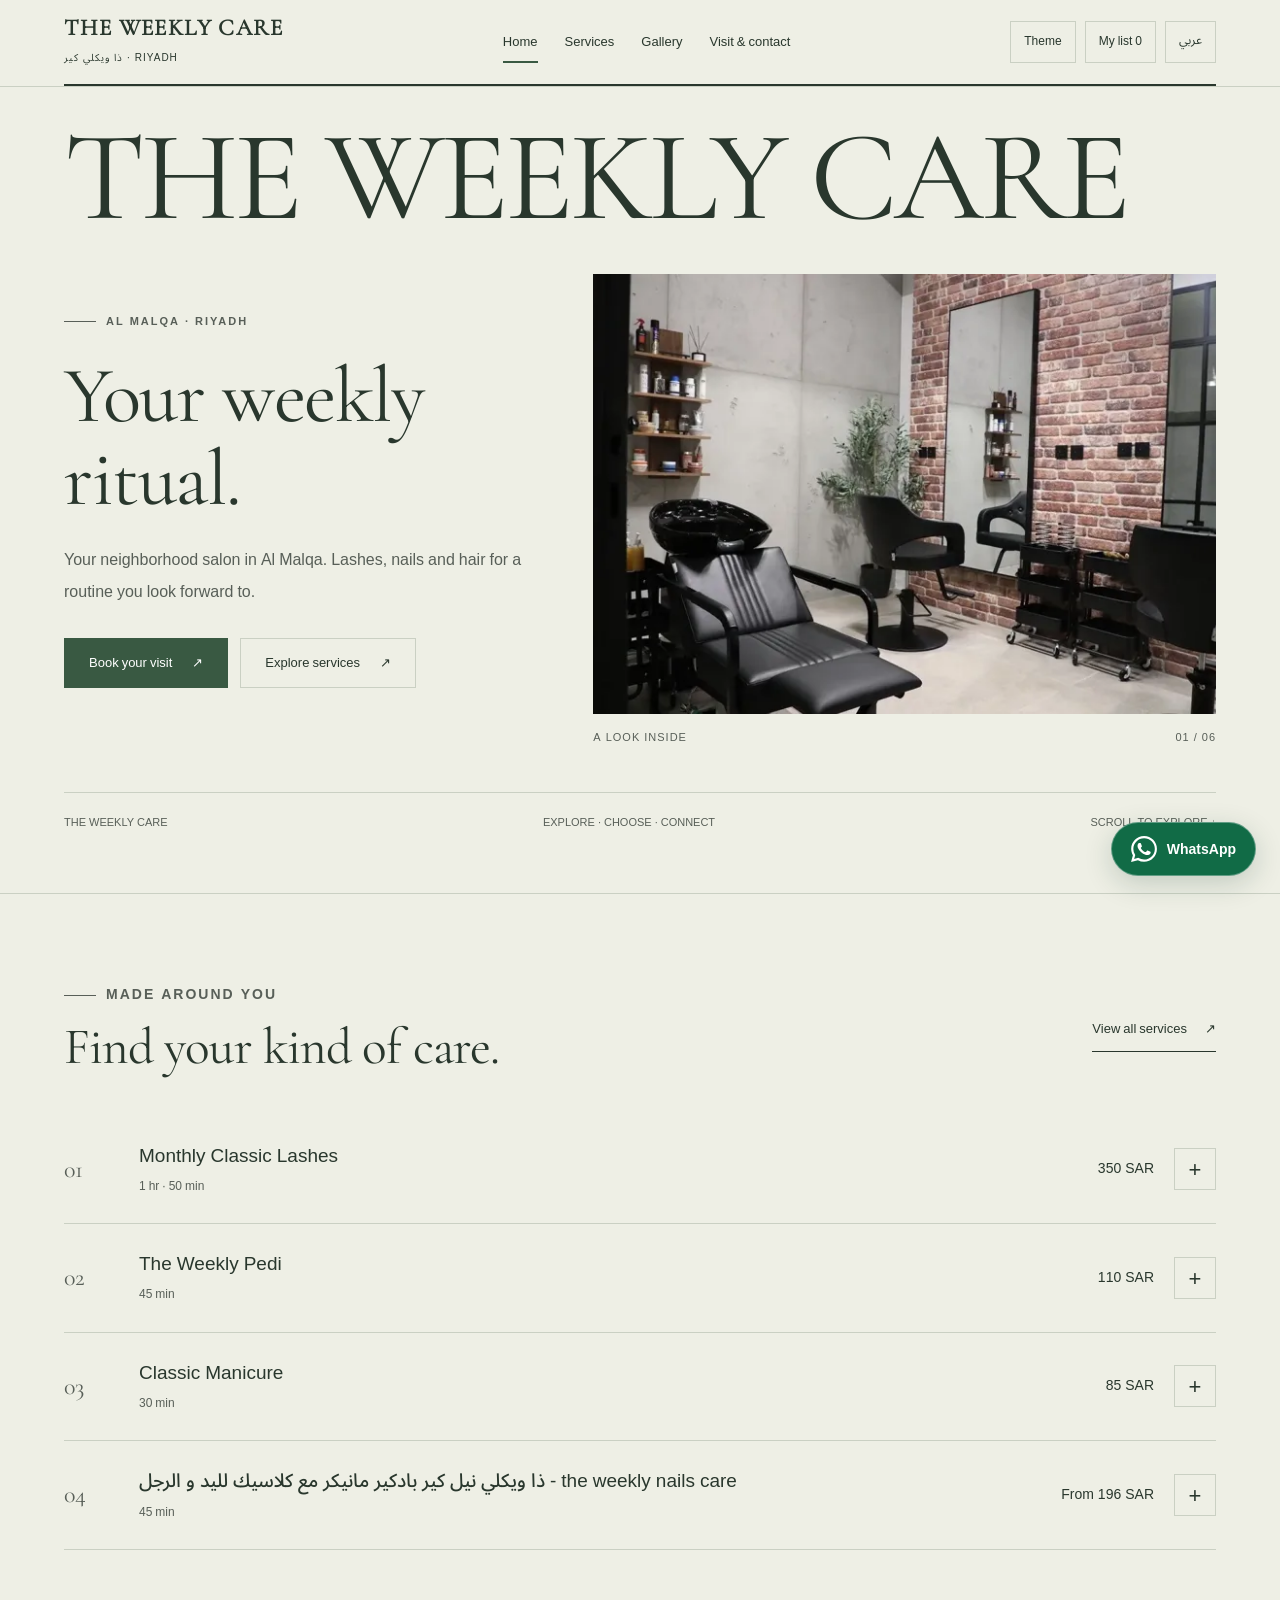
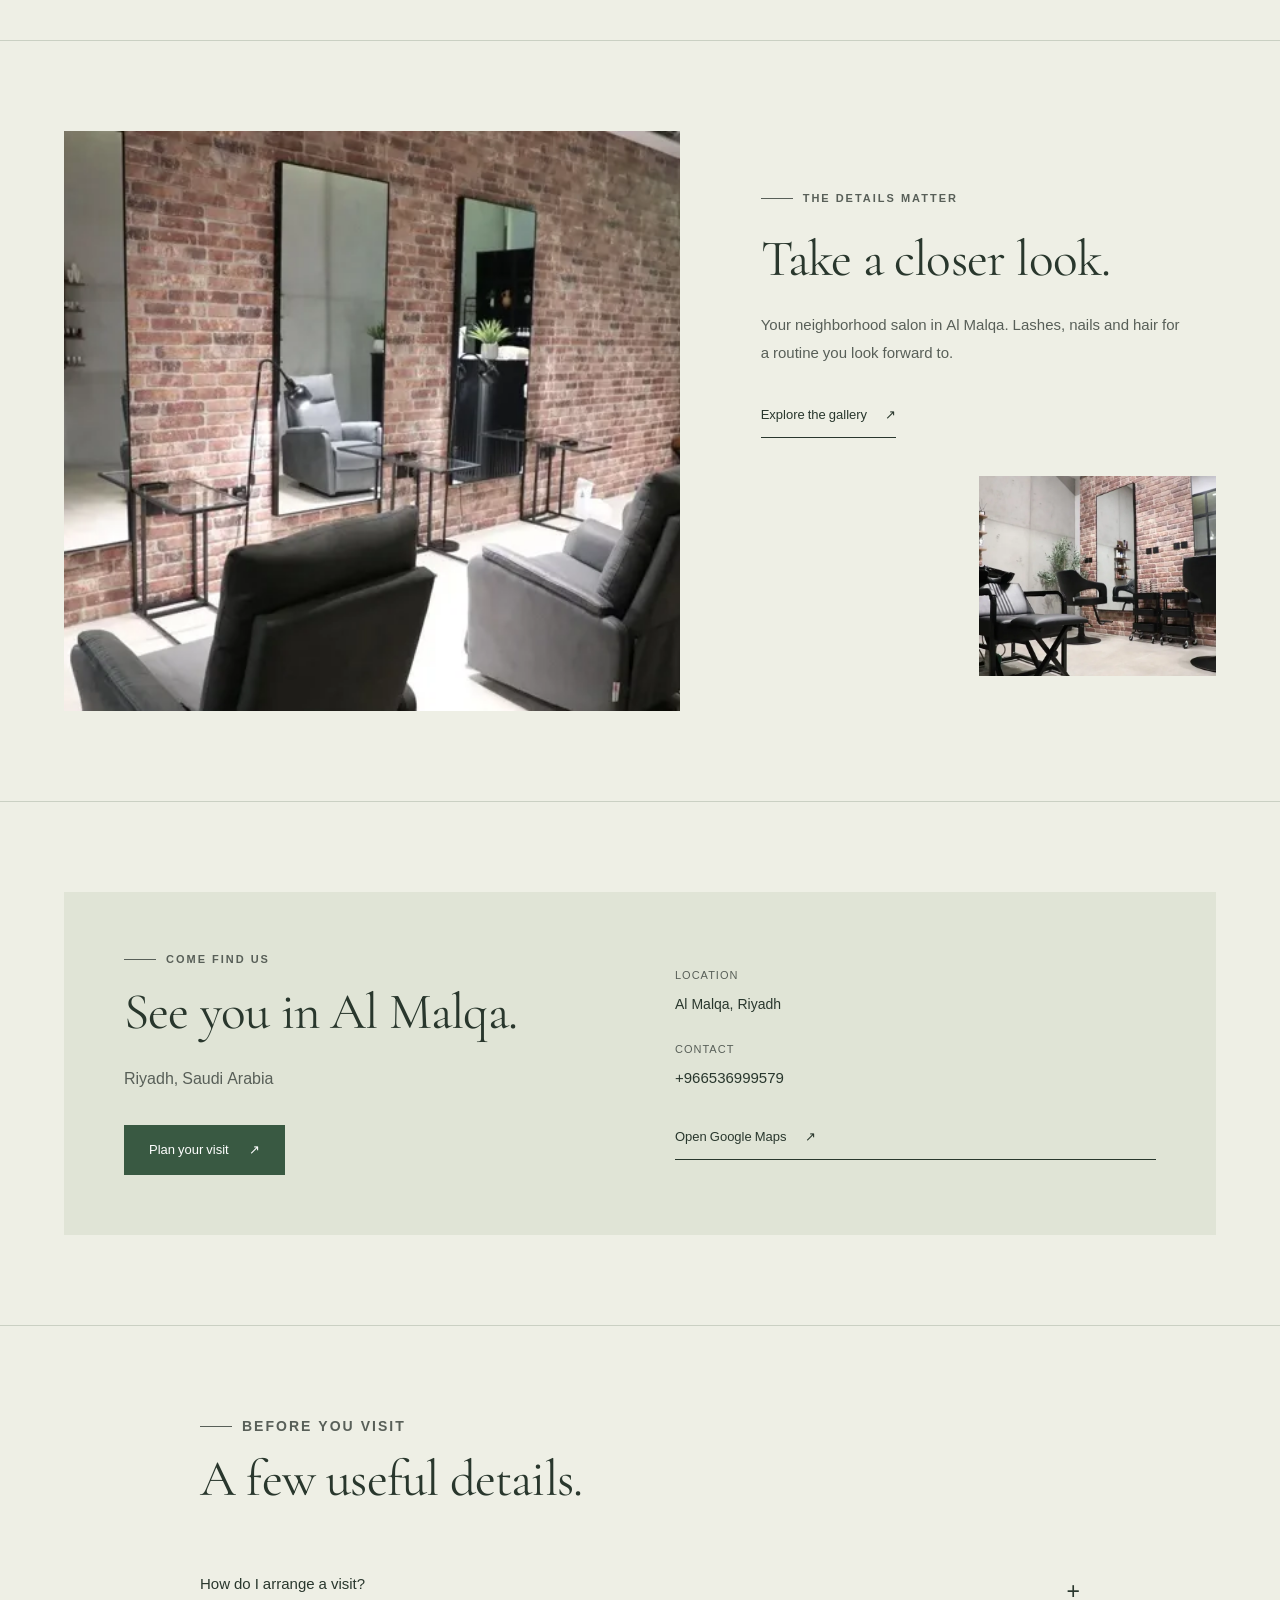
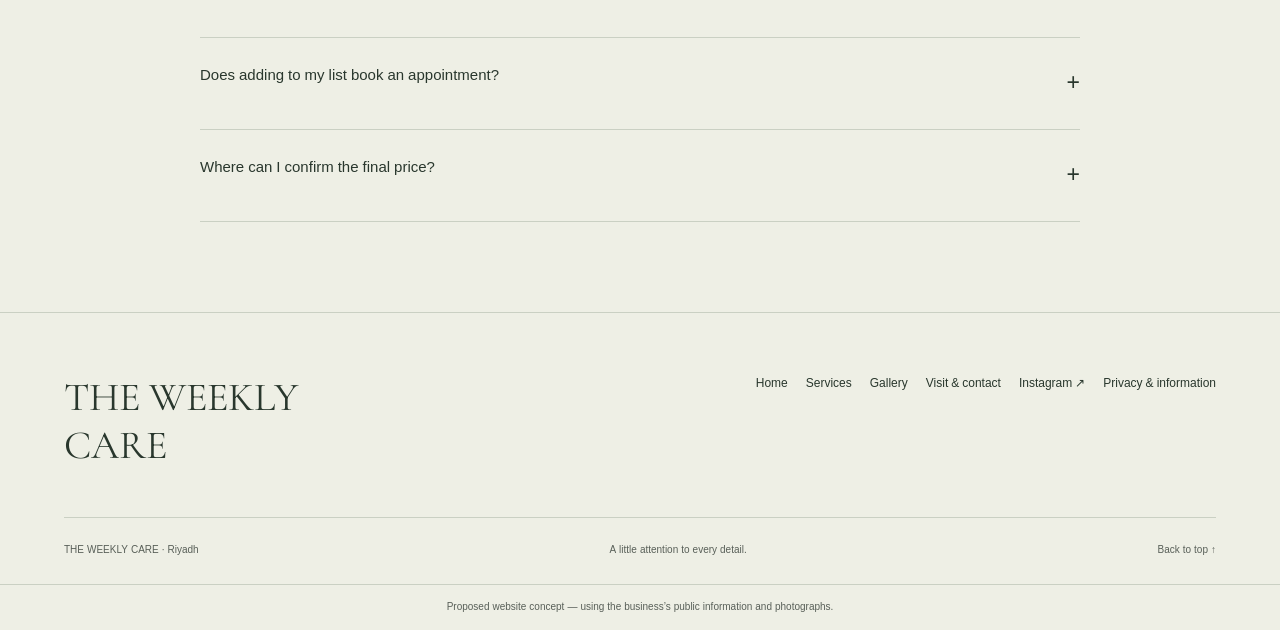
==== commit f798b511: "Add persistent accessible WhatsApp contact button" ====
--- a/en/index.html
+++ b/en/index.html
@@ -1 +1 @@
-<!doctype html><html lang="en" dir="ltr"><head><meta charset="utf-8"><meta name="viewport" content="width=device-width,initial-scale=1"><title>THE WEEKLY CARE | THE WEEKLY CARE — Riyadh</title><meta name="description" content="Your neighborhood salon in Al Malqa. Lashes, nails and hair for a routine you look forward to."><meta name="robots" content="noindex,nofollow"><meta name="theme-color" content="#f4f1e9"><link rel="canonical" href="https://az212z.github.io/weekly-care-riyadh/en/index.html"><meta property="og:title" content="THE WEEKLY CARE | THE WEEKLY CARE — Riyadh"><meta property="og:description" content="Your neighborhood salon in Al Malqa. Lashes, nails and hair for a routine you look forward to."><meta property="og:type" content="website"><meta property="og:image" content="https://az212z.github.io/weekly-care-riyadh/assets/image-0.webp"><meta property="og:url" content="https://az212z.github.io/weekly-care-riyadh/en/index.html"><link rel="icon" href="../assets/favicon.svg" type="image/svg+xml"><link rel="stylesheet" href="../assets/site.css"><link rel="preload" href="../assets/arabic.woff2" as="font" type="font/woff2" crossorigin><script src="../assets/site.js" defer></script></head><body class="editorial"><a class="skip" href="#main">Skip to content</a><header class="top"><div class="wrap nav"><a class="wordmark" href="index.html" dir="ltr">THE WEEKLY CARE<small>ذا ويكلي كير · RIYADH</small></a><nav class="navlinks" id="navigation" aria-label="Main navigation"><a href="index.html" aria-current=page>Home</a><a href="services.html" >Services</a><a href="gallery.html" >Gallery</a><a href="contact.html" >Visit & contact</a></nav><div class="tools"><button type="button" class="bare theme-toggle" aria-label="Change appearance">Theme</button><button type="button" class="bare saved-open">My list <span data-count>0</span></button><a class="bare" href="../index.html" lang="ar">عربي</a><button class="bare menu-toggle" aria-expanded="false" aria-controls="navigation">Menu</button></div></div></header><main id="main"><section class="hero reveal"><div class="wrap big-type">THE WEEKLY CARE</div><div class="wrap hero-grid"><div class="hero-copy"><p class="eyebrow"><span class="line"></span>Al Malqa · RIYADH</p><h1>Your weekly ritual.</h1><p class="lede">Your neighborhood salon in Al Malqa. Lashes, nails and hair for a routine you look forward to.</p><div class="actions"><a class="btn " href="https://www.fresha.com/a/the-weekly-care-dh-wykly-kyr-riyadh-the-weekly-rrmc2678-ldhn-al-malqa-riyadh-13524-saudi-arabia-tanmrrhk">Book your visit<span aria-hidden="true">↗</span></a><a class="btn secondary" href="services.html">Explore services<span aria-hidden="true">↗</span></a></div></div><div class="hero-visual"><img class="main-image" src="../assets/image-0.webp" srcset="../assets/image-0-480.webp 480w, ../assets/image-0-800.webp 800w, ../assets/image-0.webp 1590w" sizes="(max-width: 700px) 90vw, 50vw" width="1590" height="900" alt="THE WEEKLY CARE — published photographs" fetchpriority=high decoding="async"><img class="secondary-image" src="../assets/image-1.webp" srcset="../assets/image-1-480.webp 480w, ../assets/image-1-800.webp 800w, ../assets/image-1.webp 1600w" sizes="(max-width: 700px) 90vw, 50vw" width="1600" height="884" alt="THE WEEKLY CARE — published photographs" loading=lazy decoding="async"><div class="image-caption"><span>A LOOK INSIDE</span><span>01 / 06</span></div></div></div><div class="wrap hero-foot"><span>THE WEEKLY CARE</span><span>EXPLORE · CHOOSE · CONNECT</span><a href="#discover">SCROLL TO EXPLORE ↓</a></div></section><div id="discover"></div><section class="chapter"><div class="wrap"><div class="section-head"><div><p class="eyebrow"><span class="line"></span>MADE AROUND YOU</p><h2>Find your kind of care.</h2></div><a class="textlink" href="services.html">View all services<span aria-hidden="true">↗</span></a></div><div class="service-preview"><article class="service-row" data-service="0"><span class="number">01</span><div><h3>Monthly Classic Lashes</h3><p>1 hr · 50 min</p></div><div class="row-end"><span class="price">350 SAR</span><button type="button" data-save="0" aria-label="Add Monthly Classic Lashes" aria-pressed="false">+</button></div></article><article class="service-row" data-service="1"><span class="number">02</span><div><h3>The Weekly Pedi</h3><p>45 min</p></div><div class="row-end"><span class="price">110 SAR</span><button type="button" data-save="1" aria-label="Add The Weekly Pedi" aria-pressed="false">+</button></div></article><article class="service-row" data-service="2"><span class="number">03</span><div><h3>Classic Manicure</h3><p>30 min</p></div><div class="row-end"><span class="price">85 SAR</span><button type="button" data-save="2" aria-label="Add Classic Manicure" aria-pressed="false">+</button></div></article><article class="service-row" data-service="3"><span class="number">04</span><div><h3>ذا ويكلي نيل كير بادكير  مانيكر  مع كلاسيك لليد و الرجل - the weekly nails care</h3><p>45 min</p></div><div class="row-end"><span class="price">From 196 SAR</span><button type="button" data-save="3" aria-label="Add ذا ويكلي نيل كير بادكير  مانيكر  مع كلاسيك لليد و الرجل - the weekly nails care" aria-pressed="false">+</button></div></article></div></div></section><section class="chapter"><div class="wrap space-grid"><img class="" src="../assets/image-1.webp" srcset="../assets/image-1-480.webp 480w, ../assets/image-1-800.webp 800w, ../assets/image-1.webp 1600w" sizes="(max-width: 700px) 90vw, 50vw" width="1600" height="884" alt="THE WEEKLY CARE — published photographs" loading=lazy decoding="async"><div class="space-copy"><p class="eyebrow"><span class="line"></span>THE DETAILS MATTER</p><h2>Take a closer look.</h2><p>Your neighborhood salon in Al Malqa. Lashes, nails and hair for a routine you look forward to.</p><a class="textlink" href="gallery.html">Explore the gallery<span aria-hidden="true">↗</span></a><div class="small-picture"><img class="" src="../assets/image-2.webp" srcset="../assets/image-2-480.webp 480w, ../assets/image-2-800.webp 800w, ../assets/image-2.webp 1254w" sizes="(max-width: 700px) 90vw, 50vw" width="1254" height="900" alt="THE WEEKLY CARE — published photographs" loading=lazy decoding="async"></div></div></div></section><section class="chapter"><div class="wrap visit-panel"><div><p class="eyebrow"><span class="line"></span>COME FIND US</p><h2>See you in Al Malqa.</h2><p class="lede">Riyadh, Saudi Arabia</p><a class="btn " href="contact.html">Plan your visit<span aria-hidden="true">↗</span></a></div><div class="visit-details"><div><small>LOCATION</small><p>Al Malqa, Riyadh</p></div><div><small>CONTACT</small><a dir="ltr" href="tel:+966536999579">+966536999579</a></div><a class="textlink" href="https://www.google.com/maps/search/?api=1&amp;query=24.812313079833984,46.60118865966797">Open Google Maps<span aria-hidden="true">↗</span></a></div></div></section><section class="chapter"><div class="wrap faq"><div class="section-head"><div><p class="eyebrow"><span class="line"></span>BEFORE YOU VISIT</p><h2>A few useful details.</h2></div></div><details><summary>How do I arrange a visit?</summary><p>Choose your service and continue to Fresha to review availability and complete your booking.</p></details><details><summary>Does adding to my list book an appointment?</summary><p>Your list helps you collect services of interest. Adding a service does not reserve a time; confirmation happens with the provider.</p></details><details><summary>Where can I confirm the final price?</summary><p>Published prices may vary with selected options. Review the final price and service terms when booking or confirming your enquiry.</p></details></div></section></main><footer class="footer"><div class="wrap"><div class="footer-top"><div class="footer-title" dir="ltr">THE WEEKLY CARE</div><div class="footer-links"><a href="index.html">Home</a><a href="services.html">Services</a><a href="gallery.html">Gallery</a><a href="contact.html">Visit & contact</a><a href="https://www.instagram.com/theweeklycare?igsh=aG9mN3R3YmlqY2Jw&amp;utm_source=qr">Instagram ↗</a><a href="privacy.html">Privacy & information</a></div></div><div class="footer-bottom"><span>THE WEEKLY CARE · Riyadh</span><span>A little attention to every detail.</span><a href="#main">Back to top ↑</a></div></div></footer><div class="preview-label">Proposed website concept — using the business’s public information and photographs.</div><div class="mobile-dock"><a class="btn " href="https://www.fresha.com/a/the-weekly-care-dh-wykly-kyr-riyadh-the-weekly-rrmc2678-ldhn-al-malqa-riyadh-13524-saudi-arabia-tanmrrhk">Book your visit<span aria-hidden="true">↗</span></a><button class="bare saved-open">My list <span data-count>0</span></button></div><dialog id="saved-dialog" class="dialog" aria-labelledby="saved-title"><div class="dialog-head"><h2 id="saved-title">Your interest list</h2><button class="close-dialog" data-close aria-label="Close">×</button></div><p class="note">Saved on your device to help with an enquiry. This is not a confirmed booking or order.</p><ul class="saved-items"></ul><div class="actions"><a class="btn" id="saved-wa" href="#">Ask on WhatsApp</a><button class="btn secondary" id="copy-list">Copy list</button></div></dialog><dialog id="lightbox" class="dialog lightbox" aria-labelledby="lightbox-caption"><div class="dialog-head"><p id="lightbox-caption"></p><button class="close-dialog" data-close aria-label="Close photo">×</button></div><img id="lightbox-image" alt=""></dialog><div class="toast" role="status" hidden></div><script id="site-data" type="application/json">{"slug": "weekly-care-riyadh", "name": "ذا ويكلي كير", "phone": "966536999579", "services": [{"name": "رموش كلاسيكية شهرية | Monthly Classic Lashes", "category": "مختارات | Featured", "price": 350, "variable": false, "duration": "PT1H50M", "url": "https://www.fresha.com/a/the-weekly-care-dh-wykly-kyr-riyadh-the-weekly-rrmc2678-ldhn-al-malqa-riyadh-13524-saudi-arabia-tanmrrhk/booking?offerItemId=s:24422898"}, {"name": "ذا ويكلي بدكير  | The Weekly Pedi", "category": "مختارات | Featured", "price": 110, "variable": false, "duration": "PT45M", "url": "https://www.fresha.com/a/the-weekly-care-dh-wykly-kyr-riyadh-the-weekly-rrmc2678-ldhn-al-malqa-riyadh-13524-saudi-arabia-tanmrrhk/booking?offerItemId=s:24423070"}, {"name": "كلاسيك مانكير | Classic Manicure", "category": "مختارات | Featured", "price": 85, "variable": false, "duration": "PT30M", "url": "https://www.fresha.com/a/the-weekly-care-dh-wykly-kyr-riyadh-the-weekly-rrmc2678-ldhn-al-malqa-riyadh-13524-saudi-arabia-tanmrrhk/booking?offerItemId=s:24423069"}, {"name": "ذا ويكلي نيل كير بادكير  مانيكر  مع كلاسيك لليد و الرجل - the weekly nails care", "category": "مختارات | Featured", "price": 196, "variable": true, "duration": "PT45M", "url": "https://www.fresha.com/a/the-weekly-care-dh-wykly-kyr-riyadh-the-weekly-rrmc2678-ldhn-al-malqa-riyadh-13524-saudi-arabia-tanmrrhk/booking?offerItemId=p:1907544"}, {"name": "رموش ماسكارا افكت شهرية | Monthly Mascara Effect Lashes", "category": "تركيب رموش | Lash Extensions", "price": 400, "variable": false, "duration": "PT1H50M", "url": "https://www.fresha.com/a/the-weekly-care-dh-wykly-kyr-riyadh-the-weekly-rrmc2678-ldhn-al-malqa-riyadh-13524-saudi-arabia-tanmrrhk/booking?offerItemId=s:24422896"}, {"name": "رموش هايبرد شهرية | Monthly Hybrid Lashes", "category": "تركيب رموش | Lash Extensions", "price": 450, "variable": false, "duration": "PT1H50M", "url": "https://www.fresha.com/a/the-weekly-care-dh-wykly-kyr-riyadh-the-weekly-rrmc2678-ldhn-al-malqa-riyadh-13524-saudi-arabia-tanmrrhk/booking?offerItemId=s:24422888"}, {"name": "رموش كثيفة شهرية | Monthly Volume Lashes", "category": "تركيب رموش | Lash Extensions", "price": 550, "variable": false, "duration": "PT1H50M", "url": "https://www.fresha.com/a/the-weekly-care-dh-wykly-kyr-riyadh-the-weekly-rrmc2678-ldhn-al-malqa-riyadh-13524-saudi-arabia-tanmrrhk/booking?offerItemId=s:24422884"}, {"name": "رموش حرير شهرية | Monthly Silk Lashes", "category": "تركيب رموش | Lash Extensions", "price": 600, "variable": false, "duration": "PT1H55M", "url": "https://www.fresha.com/a/the-weekly-care-dh-wykly-kyr-riyadh-the-weekly-rrmc2678-ldhn-al-malqa-riyadh-13524-saudi-arabia-tanmrrhk/booking?offerItemId=s:24422809"}, {"name": "رتوش رموش كلاسيكية | Refill Classic Lashes", "category": "تركيب رموش | Lash Extensions", "price": 250, "variable": false, "duration": "PT1H50M", "url": "https://www.fresha.com/a/the-weekly-care-dh-wykly-kyr-riyadh-the-weekly-rrmc2678-ldhn-al-malqa-riyadh-13524-saudi-arabia-tanmrrhk/booking?offerItemId=s:24422788"}, {"name": "رتوش ماسكارا افكت | Refill Mascara Effect Lashes", "category": "تركيب رموش | Lash Extensions", "price": 280, "variable": false, "duration": "PT1H50M", "url": "https://www.fresha.com/a/the-weekly-care-dh-wykly-kyr-riyadh-the-weekly-rrmc2678-ldhn-al-malqa-riyadh-13524-saudi-arabia-tanmrrhk/booking?offerItemId=s:24422786"}, {"name": "رتوش هايبرد | Refill Hybrid Lashes", "category": "تركيب رموش | Lash Extensions", "price": 300, "variable": false, "duration": "PT1H50M", "url": "https://www.fresha.com/a/the-weekly-care-dh-wykly-kyr-riyadh-the-weekly-rrmc2678-ldhn-al-malqa-riyadh-13524-saudi-arabia-tanmrrhk/booking?offerItemId=s:24419531"}, {"name": "رتوش كثيفة | Refill Volume Lashes", "category": "تركيب رموش | Lash Extensions", "price": 320, "variable": false, "duration": "PT1H50M", "url": "https://www.fresha.com/a/the-weekly-care-dh-wykly-kyr-riyadh-the-weekly-rrmc2678-ldhn-al-malqa-riyadh-13524-saudi-arabia-tanmrrhk/booking?offerItemId=s:24419530"}, {"name": "رتوش حرير | Refill Silk Lashes", "category": "تركيب رموش | Lash Extensions", "price": 350, "variable": false, "duration": "PT1H50M", "url": "https://www.fresha.com/a/the-weekly-care-dh-wykly-kyr-riyadh-the-weekly-rrmc2678-ldhn-al-malqa-riyadh-13524-saudi-arabia-tanmrrhk/booking?offerItemId=s:24419527"}, {"name": "إزالة رموش | Lash Removal", "category": "تركيب رموش | Lash Extensions", "price": 80, "variable": false, "duration": "PT30M", "url": "https://www.fresha.com/a/the-weekly-care-dh-wykly-kyr-riyadh-the-weekly-rrmc2678-ldhn-al-malqa-riyadh-13524-saudi-arabia-tanmrrhk/booking?offerItemId=s:24419522"}, {"name": "ذا ويكلي مانكير سبا | The Weekly Mani Spa", "category": "العناية باليد والقدم | Hand & Feet Care", "price": 110, "variable": false, "duration": "PT45M", "url": "https://www.fresha.com/a/the-weekly-care-dh-wykly-kyr-riyadh-the-weekly-rrmc2678-ldhn-al-malqa-riyadh-13524-saudi-arabia-tanmrrhk/booking?offerItemId=s:24423072"}, {"name": "كلاسيك بدكير | Classic Pedicure", "category": "العناية باليد والقدم | Hand & Feet Care", "price": 85, "variable": false, "duration": "PT45M", "url": "https://www.fresha.com/a/the-weekly-care-dh-wykly-kyr-riyadh-the-weekly-rrmc2678-ldhn-al-malqa-riyadh-13524-saudi-arabia-tanmrrhk/booking?offerItemId=s:24423066"}, {"name": "مانكير روسي | Russian Manicure", "category": "العناية باليد والقدم | Hand & Feet Care", "price": 100, "variable": false, "duration": "PT45M", "url": "https://www.fresha.com/a/the-weekly-care-dh-wykly-kyr-riyadh-the-weekly-rrmc2678-ldhn-al-malqa-riyadh-13524-saudi-arabia-tanmrrhk/booking?offerItemId=s:24423059"}, {"name": "بدكير روسي | Russian Pedicure", "category": "العناية باليد والقدم | Hand & Feet Care", "price": 100, "variable": false, "duration": "PT45M", "url": "https://www.fresha.com/a/the-weekly-care-dh-wykly-kyr-riyadh-the-weekly-rrmc2678-ldhn-al-malqa-riyadh-13524-saudi-arabia-tanmrrhk/booking?offerItemId=s:24423056"}, {"name": "مساج | Massage", "category": "العناية باليد والقدم | Hand & Feet Care", "price": 50, "variable": false, "duration": "PT15M", "url": "https://www.fresha.com/a/the-weekly-care-dh-wykly-kyr-riyadh-the-weekly-rrmc2678-ldhn-al-malqa-riyadh-13524-saudi-arabia-tanmrrhk/booking?offerItemId=s:24423051"}, {"name": "ماسك مرطب لليد أو الرجل | Moisturizing Mask – Hand or Feet", "category": "العناية باليد والقدم | Hand & Feet Care", "price": 20, "variable": false, "duration": "PT20M", "url": "https://www.fresha.com/a/the-weekly-care-dh-wykly-kyr-riyadh-the-weekly-rrmc2678-ldhn-al-malqa-riyadh-13524-saudi-arabia-tanmrrhk/booking?offerItemId=s:24423049"}, {"name": "ذا ويكلي بياب | The Weekly BIAB", "category": "المناكير | Polish", "price": 250, "variable": false, "duration": "PT1H30M", "url": "https://www.fresha.com/a/the-weekly-care-dh-wykly-kyr-riyadh-the-weekly-rrmc2678-ldhn-al-malqa-riyadh-13524-saudi-arabia-tanmrrhk/booking?offerItemId=s:24423036"}, {"name": "ذا ويكلي جل | The Weekly Gel", "category": "المناكير | Polish", "price": 140, "variable": false, "duration": "PT1H30M", "url": "https://www.fresha.com/a/the-weekly-care-dh-wykly-kyr-riyadh-the-weekly-rrmc2678-ldhn-al-malqa-riyadh-13524-saudi-arabia-tanmrrhk/booking?offerItemId=s:24423031"}, {"name": "لون جل فرنش | Gel French", "category": "المناكير | Polish", "price": 120, "variable": false, "duration": "PT1H30M", "url": "https://www.fresha.com/a/the-weekly-care-dh-wykly-kyr-riyadh-the-weekly-rrmc2678-ldhn-al-malqa-riyadh-13524-saudi-arabia-tanmrrhk/booking?offerItemId=s:24423029"}, {"name": "لون جل اومبري | Gel Ombre", "category": "المناكير | Polish", "price": 120, "variable": false, "duration": "PT1H30M", "url": "https://www.fresha.com/a/the-weekly-care-dh-wykly-kyr-riyadh-the-weekly-rrmc2678-ldhn-al-malqa-riyadh-13524-saudi-arabia-tanmrrhk/booking?offerItemId=s:24423026"}, {"name": "لون جل كات اي | Gel Cat Eye", "category": "المناكير | Polish", "price": 120, "variable": false, "duration": "PT1H30M", "url": "https://www.fresha.com/a/the-weekly-care-dh-wykly-kyr-riyadh-the-weekly-rrmc2678-ldhn-al-malqa-riyadh-13524-saudi-arabia-tanmrrhk/booking?offerItemId=s:24423020"}, {"name": "لون جل كروم | Chrome Gel", "category": "المناكير | Polish", "price": 120, "variable": false, "duration": "PT1H30M", "url": "https://www.fresha.com/a/the-weekly-care-dh-wykly-kyr-riyadh-the-weekly-rrmc2678-ldhn-al-malqa-riyadh-13524-saudi-arabia-tanmrrhk/booking?offerItemId=s:24423017"}, {"name": "لون جل | Gel Color", "category": "المناكير | Polish", "price": 80, "variable": false, "duration": "PT1H30M", "url": "https://www.fresha.com/a/the-weekly-care-dh-wykly-kyr-riyadh-the-weekly-rrmc2678-ldhn-al-malqa-riyadh-13524-saudi-arabia-tanmrrhk/booking?offerItemId=s:24423013"}, {"name": "لون كلاسيك فرنش | Classic French Color", "category": "المناكير | Polish", "price": 80, "variable": false, "duration": "PT1H30M", "url": "https://www.fresha.com/a/the-weekly-care-dh-wykly-kyr-riyadh-the-weekly-rrmc2678-ldhn-al-malqa-riyadh-13524-saudi-arabia-tanmrrhk/booking?offerItemId=s:24423008"}, {"name": "لون كلاسيك | Classic Color", "category": "المناكير | Polish", "price": 40, "variable": false, "duration": "PT15M", "url": "https://www.fresha.com/a/the-weekly-care-dh-wykly-kyr-riyadh-the-weekly-rrmc2678-ldhn-al-malqa-riyadh-13524-saudi-arabia-tanmrrhk/booking?offerItemId=s:24423006"}, {"name": "فايبر جلاس مع بياب | Fiber Glass Extension & BIAB", "category": "تركيب أظافر | Nail Extensions", "price": 350, "variable": false, "duration": "PT3H", "url": "https://www.fresha.com/a/the-weekly-care-dh-wykly-kyr-riyadh-the-weekly-rrmc2678-ldhn-al-malqa-riyadh-13524-saudi-arabia-tanmrrhk/booking?offerItemId=s:24422945"}, {"name": "أظافر اسبوعية جاهزه للتركيب مع لون جل | Press on Weekly Nails with gel color", "category": "تركيب أظافر | Nail Extensions", "price": 225, "variable": false, "duration": "PT1H30M", "url": "https://www.fresha.com/a/the-weekly-care-dh-wykly-kyr-riyadh-the-weekly-rrmc2678-ldhn-al-malqa-riyadh-13524-saudi-arabia-tanmrrhk/booking?offerItemId=s:24422943"}, {"name": "إعادة تعبئة هارد جل | Hard Gel Refill", "category": "تركيب أظافر | Nail Extensions", "price": 250, "variable": false, "duration": "PT1H30M", "url": "https://www.fresha.com/a/the-weekly-care-dh-wykly-kyr-riyadh-the-weekly-rrmc2678-ldhn-al-malqa-riyadh-13524-saudi-arabia-tanmrrhk/booking?offerItemId=s:24422941"}, {"name": "أظافر اسبوعية جاهزه للتركيب مع لون كلاسيك | Press on Weekly Nails with classic color", "category": "تركيب أظافر | Nail Extensions", "price": 175, "variable": false, "duration": "PT1H30M", "url": "https://www.fresha.com/a/the-weekly-care-dh-wykly-kyr-riyadh-the-weekly-rrmc2678-ldhn-al-malqa-riyadh-13524-saudi-arabia-tanmrrhk/booking?offerItemId=s:24514238"}, {"name": "إعادة تعبئة فايبر جلاس | Fiber Glass Refill", "category": "تركيب أظافر | Nail Extensions", "price": 250, "variable": false, "duration": "PT1H", "url": "https://www.fresha.com/a/the-weekly-care-dh-wykly-kyr-riyadh-the-weekly-rrmc2678-ldhn-al-malqa-riyadh-13524-saudi-arabia-tanmrrhk/booking?offerItemId=s:24422939"}, {"name": "ترميم ظفر مكسور | Repair a Broken Nail", "category": "تركيب أظافر | Nail Extensions", "price": 40, "variable": false, "duration": "PT10M", "url": "https://www.fresha.com/a/the-weekly-care-dh-wykly-kyr-riyadh-the-weekly-rrmc2678-ldhn-al-malqa-riyadh-13524-saudi-arabia-tanmrrhk/booking?offerItemId=s:24422936"}, {"name": "ازالة جل أو أظافر أسبوعية | Gel or Weekly Nails Removal", "category": "الإزالة | Removal", "price": 80, "variable": false, "duration": "PT30M", "url": "https://www.fresha.com/a/the-weekly-care-dh-wykly-kyr-riyadh-the-weekly-rrmc2678-ldhn-al-malqa-riyadh-13524-saudi-arabia-tanmrrhk/booking?offerItemId=s:24422927"}, {"name": "ازالة بياب أو تركيب | BIAB or Nail Extensions Removal", "category": "الإزالة | Removal", "price": 120, "variable": false, "duration": "PT1H", "url": "https://www.fresha.com/a/the-weekly-care-dh-wykly-kyr-riyadh-the-weekly-rrmc2678-ldhn-al-malqa-riyadh-13524-saudi-arabia-tanmrrhk/booking?offerItemId=s:24422926"}, {"name": "تنظيف بشره - facial", "category": "العناية بالبشرة | Skin Care", "price": 150, "variable": false, "duration": "PT1H20M", "url": "https://www.fresha.com/a/the-weekly-care-dh-wykly-kyr-riyadh-the-weekly-rrmc2678-ldhn-al-malqa-riyadh-13524-saudi-arabia-tanmrrhk/booking?offerItemId=s:25113154"}, {"name": "تنسيق وفتلة حواجب | Eyebrow Shaping & Threading", "category": "العناية بالبشرة | Skin Care", "price": 70, "variable": false, "duration": "PT15M", "url": "https://www.fresha.com/a/the-weekly-care-dh-wykly-kyr-riyadh-the-weekly-rrmc2678-ldhn-al-malqa-riyadh-13524-saudi-arabia-tanmrrhk/booking?offerItemId=s:24422924"}, {"name": "تشقير حواجب | Eyebrow Bleaching", "category": "العناية بالبشرة | Skin Care", "price": 80, "variable": false, "duration": "PT15M", "url": "https://www.fresha.com/a/the-weekly-care-dh-wykly-kyr-riyadh-the-weekly-rrmc2678-ldhn-al-malqa-riyadh-13524-saudi-arabia-tanmrrhk/booking?offerItemId=s:24422921"}, {"name": "إزالة شعر فوق الشفة | Upper Lip Hair Removal", "category": "العناية بالبشرة | Skin Care", "price": 50, "variable": false, "duration": "PT15M", "url": "https://www.fresha.com/a/the-weekly-care-dh-wykly-kyr-riyadh-the-weekly-rrmc2678-ldhn-al-malqa-riyadh-13524-saudi-arabia-tanmrrhk/booking?offerItemId=s:24422918"}, {"name": "واكس أو فتلة وجه | Full Face Wax or Threading", "category": "العناية بالبشرة | Skin Care", "price": 100, "variable": false, "duration": "PT30M", "url": "https://www.fresha.com/a/the-weekly-care-dh-wykly-kyr-riyadh-the-weekly-rrmc2678-ldhn-al-malqa-riyadh-13524-saudi-arabia-tanmrrhk/booking?offerItemId=s:24422915"}, {"name": "صبغة رموش | Lash Tint", "category": "العناية بالبشرة | Skin Care", "price": 40, "variable": false, "duration": "PT20M", "url": "https://www.fresha.com/a/the-weekly-care-dh-wykly-kyr-riyadh-the-weekly-rrmc2678-ldhn-al-malqa-riyadh-13524-saudi-arabia-tanmrrhk/booking?offerItemId=s:24422909"}, {"name": "صبغة حواجب | Eyebrow Tint", "category": "العناية بالبشرة | Skin Care", "price": 40, "variable": false, "duration": "PT20M", "url": "https://www.fresha.com/a/the-weekly-care-dh-wykly-kyr-riyadh-the-weekly-rrmc2678-ldhn-al-malqa-riyadh-13524-saudi-arabia-tanmrrhk/booking?offerItemId=s:24422907"}, {"name": "سشوار ستريت | Straight Blow Dry", "category": "سشوار | Blow Dry", "price": 80, "variable": true, "duration": "PT1H", "url": "https://www.fresha.com/a/the-weekly-care-dh-wykly-kyr-riyadh-the-weekly-rrmc2678-ldhn-al-malqa-riyadh-13524-saudi-arabia-tanmrrhk/booking?offerItemId=s:24419488"}, {"name": "ويفي فير | Wavy Fair", "category": "سشوار | Blow Dry", "price": 150, "variable": true, "duration": "PT1H30M", "url": "https://www.fresha.com/a/the-weekly-care-dh-wykly-kyr-riyadh-the-weekly-rrmc2678-ldhn-al-malqa-riyadh-13524-saudi-arabia-tanmrrhk/booking?offerItemId=s:24419486"}, {"name": "بنس | Hair Pin", "category": "سشوار | Blow Dry", "price": 5, "variable": false, "duration": "PT1H", "url": "https://www.fresha.com/a/the-weekly-care-dh-wykly-kyr-riyadh-the-weekly-rrmc2678-ldhn-al-malqa-riyadh-13524-saudi-arabia-tanmrrhk/booking?offerItemId=s:24419483"}, {"name": "ذا ويكلي هير كير - The weekly hair care", "category": "معالجات الشعر | Hair Treatments", "price": 200, "variable": false, "duration": "PT1H", "url": "https://www.fresha.com/a/the-weekly-care-dh-wykly-kyr-riyadh-the-weekly-rrmc2678-ldhn-al-malqa-riyadh-13524-saudi-arabia-tanmrrhk/booking?offerItemId=s:24666356"}, {"name": "معالج البي بي كريم | BB Cream Treatment", "category": "معالجات الشعر | Hair Treatments", "price": 800, "variable": true, "duration": "PT2H", "url": "https://www.fresha.com/a/the-weekly-care-dh-wykly-kyr-riyadh-the-weekly-rrmc2678-ldhn-al-malqa-riyadh-13524-saudi-arabia-tanmrrhk/booking?offerItemId=s:24419496"}, {"name": "جذور | Roots", "category": "صبغة الشعر | Hair Color", "price": 120, "variable": false, "duration": "PT2H", "url": "https://www.fresha.com/a/the-weekly-care-dh-wykly-kyr-riyadh-the-weekly-rrmc2678-ldhn-al-malqa-riyadh-13524-saudi-arabia-tanmrrhk/booking?offerItemId=s:24419476"}, {"name": "صبغة لون واحد | One Color", "category": "صبغة الشعر | Hair Color", "price": 300, "variable": true, "duration": "PT2H", "url": "https://www.fresha.com/a/the-weekly-care-dh-wykly-kyr-riyadh-the-weekly-rrmc2678-ldhn-al-malqa-riyadh-13524-saudi-arabia-tanmrrhk/booking?offerItemId=s:24419467"}, {"name": "رنساج | Hair Rinsage", "category": "صبغة الشعر | Hair Color", "price": 200, "variable": true, "duration": "PT2H", "url": "https://www.fresha.com/a/the-weekly-care-dh-wykly-kyr-riyadh-the-weekly-rrmc2678-ldhn-al-malqa-riyadh-13524-saudi-arabia-tanmrrhk/booking?offerItemId=s:24419458"}, {"name": "جلسة K18", "category": "العناية بالشعر | Hair Care", "price": 80, "variable": false, "duration": "PT30M", "url": "https://www.fresha.com/a/the-weekly-care-dh-wykly-kyr-riyadh-the-weekly-rrmc2678-ldhn-al-malqa-riyadh-13524-saudi-arabia-tanmrrhk/booking?offerItemId=s:24765060"}, {"name": "غسيل وتجفيف | Hair Wash & Dry", "category": "العناية بالشعر | Hair Care", "price": 50, "variable": false, "duration": "PT30M", "url": "https://www.fresha.com/a/the-weekly-care-dh-wykly-kyr-riyadh-the-weekly-rrmc2678-ldhn-al-malqa-riyadh-13524-saudi-arabia-tanmrrhk/booking?offerItemId=s:24419518"}, {"name": "قص أطراف | Hair Trim", "category": "العناية بالشعر | Hair Care", "price": 50, "variable": false, "duration": "PT30M", "url": "https://www.fresha.com/a/the-weekly-care-dh-wykly-kyr-riyadh-the-weekly-rrmc2678-ldhn-al-malqa-riyadh-13524-saudi-arabia-tanmrrhk/booking?offerItemId=s:24419515"}, {"name": "سكرب فروة الرأس كلارا بالنعناع | Clara Hair Detox (Mint)", "category": "العناية بالشعر | Hair Care", "price": 150, "variable": false, "duration": "PT45M", "url": "https://www.fresha.com/a/the-weekly-care-dh-wykly-kyr-riyadh-the-weekly-rrmc2678-ldhn-al-malqa-riyadh-13524-saudi-arabia-tanmrrhk/booking?offerItemId=s:24419514"}]}</script></body></html>+<!doctype html><html lang="en" dir="ltr"><head><meta charset="utf-8"><meta name="viewport" content="width=device-width,initial-scale=1"><title>THE WEEKLY CARE | THE WEEKLY CARE — Riyadh</title><meta name="description" content="Your neighborhood salon in Al Malqa. Lashes, nails and hair for a routine you look forward to."><meta name="robots" content="noindex,nofollow"><meta name="theme-color" content="#f4f1e9"><link rel="canonical" href="https://az212z.github.io/weekly-care-riyadh/en/index.html"><meta property="og:title" content="THE WEEKLY CARE | THE WEEKLY CARE — Riyadh"><meta property="og:description" content="Your neighborhood salon in Al Malqa. Lashes, nails and hair for a routine you look forward to."><meta property="og:type" content="website"><meta property="og:image" content="https://az212z.github.io/weekly-care-riyadh/assets/image-0.webp"><meta property="og:url" content="https://az212z.github.io/weekly-care-riyadh/en/index.html"><link rel="icon" href="../assets/favicon.svg" type="image/svg+xml"><link rel="stylesheet" href="../assets/site.css"><link rel="preload" href="../assets/arabic.woff2" as="font" type="font/woff2" crossorigin><script src="../assets/site.js" defer></script></head><body class="editorial"><a class="skip" href="#main">Skip to content</a><header class="top"><div class="wrap nav"><a class="wordmark" href="index.html" dir="ltr">THE WEEKLY CARE<small>ذا ويكلي كير · RIYADH</small></a><nav class="navlinks" id="navigation" aria-label="Main navigation"><a href="index.html" aria-current=page>Home</a><a href="services.html" >Services</a><a href="gallery.html" >Gallery</a><a href="contact.html" >Visit & contact</a></nav><div class="tools"><button type="button" class="bare theme-toggle" aria-label="Change appearance">Theme</button><button type="button" class="bare saved-open">My list <span data-count>0</span></button><a class="bare" href="../index.html" lang="ar">عربي</a><button class="bare menu-toggle" aria-expanded="false" aria-controls="navigation">Menu</button></div></div></header><main id="main"><section class="hero reveal"><div class="wrap big-type">THE WEEKLY CARE</div><div class="wrap hero-grid"><div class="hero-copy"><p class="eyebrow"><span class="line"></span>Al Malqa · RIYADH</p><h1>Your weekly ritual.</h1><p class="lede">Your neighborhood salon in Al Malqa. Lashes, nails and hair for a routine you look forward to.</p><div class="actions"><a class="btn " href="https://www.fresha.com/a/the-weekly-care-dh-wykly-kyr-riyadh-the-weekly-rrmc2678-ldhn-al-malqa-riyadh-13524-saudi-arabia-tanmrrhk">Book your visit<span aria-hidden="true">↗</span></a><a class="btn secondary" href="services.html">Explore services<span aria-hidden="true">↗</span></a></div></div><div class="hero-visual"><img class="main-image" src="../assets/image-0.webp" srcset="../assets/image-0-480.webp 480w, ../assets/image-0-800.webp 800w, ../assets/image-0.webp 1590w" sizes="(max-width: 700px) 90vw, 50vw" width="1590" height="900" alt="THE WEEKLY CARE — published photographs" fetchpriority=high decoding="async"><img class="secondary-image" src="../assets/image-1.webp" srcset="../assets/image-1-480.webp 480w, ../assets/image-1-800.webp 800w, ../assets/image-1.webp 1600w" sizes="(max-width: 700px) 90vw, 50vw" width="1600" height="884" alt="THE WEEKLY CARE — published photographs" loading=lazy decoding="async"><div class="image-caption"><span>A LOOK INSIDE</span><span>01 / 06</span></div></div></div><div class="wrap hero-foot"><span>THE WEEKLY CARE</span><span>EXPLORE · CHOOSE · CONNECT</span><a href="#discover">SCROLL TO EXPLORE ↓</a></div></section><div id="discover"></div><section class="chapter"><div class="wrap"><div class="section-head"><div><p class="eyebrow"><span class="line"></span>MADE AROUND YOU</p><h2>Find your kind of care.</h2></div><a class="textlink" href="services.html">View all services<span aria-hidden="true">↗</span></a></div><div class="service-preview"><article class="service-row" data-service="0"><span class="number">01</span><div><h3>Monthly Classic Lashes</h3><p>1 hr · 50 min</p></div><div class="row-end"><span class="price">350 SAR</span><button type="button" data-save="0" aria-label="Add Monthly Classic Lashes" aria-pressed="false">+</button></div></article><article class="service-row" data-service="1"><span class="number">02</span><div><h3>The Weekly Pedi</h3><p>45 min</p></div><div class="row-end"><span class="price">110 SAR</span><button type="button" data-save="1" aria-label="Add The Weekly Pedi" aria-pressed="false">+</button></div></article><article class="service-row" data-service="2"><span class="number">03</span><div><h3>Classic Manicure</h3><p>30 min</p></div><div class="row-end"><span class="price">85 SAR</span><button type="button" data-save="2" aria-label="Add Classic Manicure" aria-pressed="false">+</button></div></article><article class="service-row" data-service="3"><span class="number">04</span><div><h3>ذا ويكلي نيل كير بادكير  مانيكر  مع كلاسيك لليد و الرجل - the weekly nails care</h3><p>45 min</p></div><div class="row-end"><span class="price">From 196 SAR</span><button type="button" data-save="3" aria-label="Add ذا ويكلي نيل كير بادكير  مانيكر  مع كلاسيك لليد و الرجل - the weekly nails care" aria-pressed="false">+</button></div></article></div></div></section><section class="chapter"><div class="wrap space-grid"><img class="" src="../assets/image-1.webp" srcset="../assets/image-1-480.webp 480w, ../assets/image-1-800.webp 800w, ../assets/image-1.webp 1600w" sizes="(max-width: 700px) 90vw, 50vw" width="1600" height="884" alt="THE WEEKLY CARE — published photographs" loading=lazy decoding="async"><div class="space-copy"><p class="eyebrow"><span class="line"></span>THE DETAILS MATTER</p><h2>Take a closer look.</h2><p>Your neighborhood salon in Al Malqa. Lashes, nails and hair for a routine you look forward to.</p><a class="textlink" href="gallery.html">Explore the gallery<span aria-hidden="true">↗</span></a><div class="small-picture"><img class="" src="../assets/image-2.webp" srcset="../assets/image-2-480.webp 480w, ../assets/image-2-800.webp 800w, ../assets/image-2.webp 1254w" sizes="(max-width: 700px) 90vw, 50vw" width="1254" height="900" alt="THE WEEKLY CARE — published photographs" loading=lazy decoding="async"></div></div></div></section><section class="chapter"><div class="wrap visit-panel"><div><p class="eyebrow"><span class="line"></span>COME FIND US</p><h2>See you in Al Malqa.</h2><p class="lede">Riyadh, Saudi Arabia</p><a class="btn " href="contact.html">Plan your visit<span aria-hidden="true">↗</span></a></div><div class="visit-details"><div><small>LOCATION</small><p>Al Malqa, Riyadh</p></div><div><small>CONTACT</small><a dir="ltr" href="tel:+966536999579">+966536999579</a></div><a class="textlink" href="https://www.google.com/maps/search/?api=1&amp;query=24.812313079833984,46.60118865966797">Open Google Maps<span aria-hidden="true">↗</span></a></div></div></section><section class="chapter"><div class="wrap faq"><div class="section-head"><div><p class="eyebrow"><span class="line"></span>BEFORE YOU VISIT</p><h2>A few useful details.</h2></div></div><details><summary>How do I arrange a visit?</summary><p>Choose your service and continue to Fresha to review availability and complete your booking.</p></details><details><summary>Does adding to my list book an appointment?</summary><p>Your list helps you collect services of interest. Adding a service does not reserve a time; confirmation happens with the provider.</p></details><details><summary>Where can I confirm the final price?</summary><p>Published prices may vary with selected options. Review the final price and service terms when booking or confirming your enquiry.</p></details></div></section></main><footer class="footer"><div class="wrap"><div class="footer-top"><div class="footer-title" dir="ltr">THE WEEKLY CARE</div><div class="footer-links"><a href="index.html">Home</a><a href="services.html">Services</a><a href="gallery.html">Gallery</a><a href="contact.html">Visit & contact</a><a href="https://www.instagram.com/theweeklycare?igsh=aG9mN3R3YmlqY2Jw&amp;utm_source=qr">Instagram ↗</a><a href="privacy.html">Privacy & information</a></div></div><div class="footer-bottom"><span>THE WEEKLY CARE · Riyadh</span><span>A little attention to every detail.</span><a href="#main">Back to top ↑</a></div></div></footer><div class="preview-label">Proposed website concept — using the business’s public information and photographs.</div><div class="mobile-dock"><a class="btn " href="https://www.fresha.com/a/the-weekly-care-dh-wykly-kyr-riyadh-the-weekly-rrmc2678-ldhn-al-malqa-riyadh-13524-saudi-arabia-tanmrrhk">Book your visit<span aria-hidden="true">↗</span></a><button class="bare saved-open">My list <span data-count>0</span></button></div><dialog id="saved-dialog" class="dialog" aria-labelledby="saved-title"><div class="dialog-head"><h2 id="saved-title">Your interest list</h2><button class="close-dialog" data-close aria-label="Close">×</button></div><p class="note">Saved on your device to help with an enquiry. This is not a confirmed booking or order.</p><ul class="saved-items"></ul><div class="actions"><a class="btn" id="saved-wa" href="#">Ask on WhatsApp</a><button class="btn secondary" id="copy-list">Copy list</button></div></dialog><dialog id="lightbox" class="dialog lightbox" aria-labelledby="lightbox-caption"><div class="dialog-head"><p id="lightbox-caption"></p><button class="close-dialog" data-close aria-label="Close photo">×</button></div><img id="lightbox-image" alt=""></dialog><div class="toast" role="status" hidden></div><script id="site-data" type="application/json">{"slug": "weekly-care-riyadh", "name": "ذا ويكلي كير", "phone": "966536999579", "services": [{"name": "رموش كلاسيكية شهرية | Monthly Classic Lashes", "category": "مختارات | Featured", "price": 350, "variable": false, "duration": "PT1H50M", "url": "https://www.fresha.com/a/the-weekly-care-dh-wykly-kyr-riyadh-the-weekly-rrmc2678-ldhn-al-malqa-riyadh-13524-saudi-arabia-tanmrrhk/booking?offerItemId=s:24422898"}, {"name": "ذا ويكلي بدكير  | The Weekly Pedi", "category": "مختارات | Featured", "price": 110, "variable": false, "duration": "PT45M", "url": "https://www.fresha.com/a/the-weekly-care-dh-wykly-kyr-riyadh-the-weekly-rrmc2678-ldhn-al-malqa-riyadh-13524-saudi-arabia-tanmrrhk/booking?offerItemId=s:24423070"}, {"name": "كلاسيك مانكير | Classic Manicure", "category": "مختارات | Featured", "price": 85, "variable": false, "duration": "PT30M", "url": "https://www.fresha.com/a/the-weekly-care-dh-wykly-kyr-riyadh-the-weekly-rrmc2678-ldhn-al-malqa-riyadh-13524-saudi-arabia-tanmrrhk/booking?offerItemId=s:24423069"}, {"name": "ذا ويكلي نيل كير بادكير  مانيكر  مع كلاسيك لليد و الرجل - the weekly nails care", "category": "مختارات | Featured", "price": 196, "variable": true, "duration": "PT45M", "url": "https://www.fresha.com/a/the-weekly-care-dh-wykly-kyr-riyadh-the-weekly-rrmc2678-ldhn-al-malqa-riyadh-13524-saudi-arabia-tanmrrhk/booking?offerItemId=p:1907544"}, {"name": "رموش ماسكارا افكت شهرية | Monthly Mascara Effect Lashes", "category": "تركيب رموش | Lash Extensions", "price": 400, "variable": false, "duration": "PT1H50M", "url": "https://www.fresha.com/a/the-weekly-care-dh-wykly-kyr-riyadh-the-weekly-rrmc2678-ldhn-al-malqa-riyadh-13524-saudi-arabia-tanmrrhk/booking?offerItemId=s:24422896"}, {"name": "رموش هايبرد شهرية | Monthly Hybrid Lashes", "category": "تركيب رموش | Lash Extensions", "price": 450, "variable": false, "duration": "PT1H50M", "url": "https://www.fresha.com/a/the-weekly-care-dh-wykly-kyr-riyadh-the-weekly-rrmc2678-ldhn-al-malqa-riyadh-13524-saudi-arabia-tanmrrhk/booking?offerItemId=s:24422888"}, {"name": "رموش كثيفة شهرية | Monthly Volume Lashes", "category": "تركيب رموش | Lash Extensions", "price": 550, "variable": false, "duration": "PT1H50M", "url": "https://www.fresha.com/a/the-weekly-care-dh-wykly-kyr-riyadh-the-weekly-rrmc2678-ldhn-al-malqa-riyadh-13524-saudi-arabia-tanmrrhk/booking?offerItemId=s:24422884"}, {"name": "رموش حرير شهرية | Monthly Silk Lashes", "category": "تركيب رموش | Lash Extensions", "price": 600, "variable": false, "duration": "PT1H55M", "url": "https://www.fresha.com/a/the-weekly-care-dh-wykly-kyr-riyadh-the-weekly-rrmc2678-ldhn-al-malqa-riyadh-13524-saudi-arabia-tanmrrhk/booking?offerItemId=s:24422809"}, {"name": "رتوش رموش كلاسيكية | Refill Classic Lashes", "category": "تركيب رموش | Lash Extensions", "price": 250, "variable": false, "duration": "PT1H50M", "url": "https://www.fresha.com/a/the-weekly-care-dh-wykly-kyr-riyadh-the-weekly-rrmc2678-ldhn-al-malqa-riyadh-13524-saudi-arabia-tanmrrhk/booking?offerItemId=s:24422788"}, {"name": "رتوش ماسكارا افكت | Refill Mascara Effect Lashes", "category": "تركيب رموش | Lash Extensions", "price": 280, "variable": false, "duration": "PT1H50M", "url": "https://www.fresha.com/a/the-weekly-care-dh-wykly-kyr-riyadh-the-weekly-rrmc2678-ldhn-al-malqa-riyadh-13524-saudi-arabia-tanmrrhk/booking?offerItemId=s:24422786"}, {"name": "رتوش هايبرد | Refill Hybrid Lashes", "category": "تركيب رموش | Lash Extensions", "price": 300, "variable": false, "duration": "PT1H50M", "url": "https://www.fresha.com/a/the-weekly-care-dh-wykly-kyr-riyadh-the-weekly-rrmc2678-ldhn-al-malqa-riyadh-13524-saudi-arabia-tanmrrhk/booking?offerItemId=s:24419531"}, {"name": "رتوش كثيفة | Refill Volume Lashes", "category": "تركيب رموش | Lash Extensions", "price": 320, "variable": false, "duration": "PT1H50M", "url": "https://www.fresha.com/a/the-weekly-care-dh-wykly-kyr-riyadh-the-weekly-rrmc2678-ldhn-al-malqa-riyadh-13524-saudi-arabia-tanmrrhk/booking?offerItemId=s:24419530"}, {"name": "رتوش حرير | Refill Silk Lashes", "category": "تركيب رموش | Lash Extensions", "price": 350, "variable": false, "duration": "PT1H50M", "url": "https://www.fresha.com/a/the-weekly-care-dh-wykly-kyr-riyadh-the-weekly-rrmc2678-ldhn-al-malqa-riyadh-13524-saudi-arabia-tanmrrhk/booking?offerItemId=s:24419527"}, {"name": "إزالة رموش | Lash Removal", "category": "تركيب رموش | Lash Extensions", "price": 80, "variable": false, "duration": "PT30M", "url": "https://www.fresha.com/a/the-weekly-care-dh-wykly-kyr-riyadh-the-weekly-rrmc2678-ldhn-al-malqa-riyadh-13524-saudi-arabia-tanmrrhk/booking?offerItemId=s:24419522"}, {"name": "ذا ويكلي مانكير سبا | The Weekly Mani Spa", "category": "العناية باليد والقدم | Hand & Feet Care", "price": 110, "variable": false, "duration": "PT45M", "url": "https://www.fresha.com/a/the-weekly-care-dh-wykly-kyr-riyadh-the-weekly-rrmc2678-ldhn-al-malqa-riyadh-13524-saudi-arabia-tanmrrhk/booking?offerItemId=s:24423072"}, {"name": "كلاسيك بدكير | Classic Pedicure", "category": "العناية باليد والقدم | Hand & Feet Care", "price": 85, "variable": false, "duration": "PT45M", "url": "https://www.fresha.com/a/the-weekly-care-dh-wykly-kyr-riyadh-the-weekly-rrmc2678-ldhn-al-malqa-riyadh-13524-saudi-arabia-tanmrrhk/booking?offerItemId=s:24423066"}, {"name": "مانكير روسي | Russian Manicure", "category": "العناية باليد والقدم | Hand & Feet Care", "price": 100, "variable": false, "duration": "PT45M", "url": "https://www.fresha.com/a/the-weekly-care-dh-wykly-kyr-riyadh-the-weekly-rrmc2678-ldhn-al-malqa-riyadh-13524-saudi-arabia-tanmrrhk/booking?offerItemId=s:24423059"}, {"name": "بدكير روسي | Russian Pedicure", "category": "العناية باليد والقدم | Hand & Feet Care", "price": 100, "variable": false, "duration": "PT45M", "url": "https://www.fresha.com/a/the-weekly-care-dh-wykly-kyr-riyadh-the-weekly-rrmc2678-ldhn-al-malqa-riyadh-13524-saudi-arabia-tanmrrhk/booking?offerItemId=s:24423056"}, {"name": "مساج | Massage", "category": "العناية باليد والقدم | Hand & Feet Care", "price": 50, "variable": false, "duration": "PT15M", "url": "https://www.fresha.com/a/the-weekly-care-dh-wykly-kyr-riyadh-the-weekly-rrmc2678-ldhn-al-malqa-riyadh-13524-saudi-arabia-tanmrrhk/booking?offerItemId=s:24423051"}, {"name": "ماسك مرطب لليد أو الرجل | Moisturizing Mask – Hand or Feet", "category": "العناية باليد والقدم | Hand & Feet Care", "price": 20, "variable": false, "duration": "PT20M", "url": "https://www.fresha.com/a/the-weekly-care-dh-wykly-kyr-riyadh-the-weekly-rrmc2678-ldhn-al-malqa-riyadh-13524-saudi-arabia-tanmrrhk/booking?offerItemId=s:24423049"}, {"name": "ذا ويكلي بياب | The Weekly BIAB", "category": "المناكير | Polish", "price": 250, "variable": false, "duration": "PT1H30M", "url": "https://www.fresha.com/a/the-weekly-care-dh-wykly-kyr-riyadh-the-weekly-rrmc2678-ldhn-al-malqa-riyadh-13524-saudi-arabia-tanmrrhk/booking?offerItemId=s:24423036"}, {"name": "ذا ويكلي جل | The Weekly Gel", "category": "المناكير | Polish", "price": 140, "variable": false, "duration": "PT1H30M", "url": "https://www.fresha.com/a/the-weekly-care-dh-wykly-kyr-riyadh-the-weekly-rrmc2678-ldhn-al-malqa-riyadh-13524-saudi-arabia-tanmrrhk/booking?offerItemId=s:24423031"}, {"name": "لون جل فرنش | Gel French", "category": "المناكير | Polish", "price": 120, "variable": false, "duration": "PT1H30M", "url": "https://www.fresha.com/a/the-weekly-care-dh-wykly-kyr-riyadh-the-weekly-rrmc2678-ldhn-al-malqa-riyadh-13524-saudi-arabia-tanmrrhk/booking?offerItemId=s:24423029"}, {"name": "لون جل اومبري | Gel Ombre", "category": "المناكير | Polish", "price": 120, "variable": false, "duration": "PT1H30M", "url": "https://www.fresha.com/a/the-weekly-care-dh-wykly-kyr-riyadh-the-weekly-rrmc2678-ldhn-al-malqa-riyadh-13524-saudi-arabia-tanmrrhk/booking?offerItemId=s:24423026"}, {"name": "لون جل كات اي | Gel Cat Eye", "category": "المناكير | Polish", "price": 120, "variable": false, "duration": "PT1H30M", "url": "https://www.fresha.com/a/the-weekly-care-dh-wykly-kyr-riyadh-the-weekly-rrmc2678-ldhn-al-malqa-riyadh-13524-saudi-arabia-tanmrrhk/booking?offerItemId=s:24423020"}, {"name": "لون جل كروم | Chrome Gel", "category": "المناكير | Polish", "price": 120, "variable": false, "duration": "PT1H30M", "url": "https://www.fresha.com/a/the-weekly-care-dh-wykly-kyr-riyadh-the-weekly-rrmc2678-ldhn-al-malqa-riyadh-13524-saudi-arabia-tanmrrhk/booking?offerItemId=s:24423017"}, {"name": "لون جل | Gel Color", "category": "المناكير | Polish", "price": 80, "variable": false, "duration": "PT1H30M", "url": "https://www.fresha.com/a/the-weekly-care-dh-wykly-kyr-riyadh-the-weekly-rrmc2678-ldhn-al-malqa-riyadh-13524-saudi-arabia-tanmrrhk/booking?offerItemId=s:24423013"}, {"name": "لون كلاسيك فرنش | Classic French Color", "category": "المناكير | Polish", "price": 80, "variable": false, "duration": "PT1H30M", "url": "https://www.fresha.com/a/the-weekly-care-dh-wykly-kyr-riyadh-the-weekly-rrmc2678-ldhn-al-malqa-riyadh-13524-saudi-arabia-tanmrrhk/booking?offerItemId=s:24423008"}, {"name": "لون كلاسيك | Classic Color", "category": "المناكير | Polish", "price": 40, "variable": false, "duration": "PT15M", "url": "https://www.fresha.com/a/the-weekly-care-dh-wykly-kyr-riyadh-the-weekly-rrmc2678-ldhn-al-malqa-riyadh-13524-saudi-arabia-tanmrrhk/booking?offerItemId=s:24423006"}, {"name": "فايبر جلاس مع بياب | Fiber Glass Extension & BIAB", "category": "تركيب أظافر | Nail Extensions", "price": 350, "variable": false, "duration": "PT3H", "url": "https://www.fresha.com/a/the-weekly-care-dh-wykly-kyr-riyadh-the-weekly-rrmc2678-ldhn-al-malqa-riyadh-13524-saudi-arabia-tanmrrhk/booking?offerItemId=s:24422945"}, {"name": "أظافر اسبوعية جاهزه للتركيب مع لون جل | Press on Weekly Nails with gel color", "category": "تركيب أظافر | Nail Extensions", "price": 225, "variable": false, "duration": "PT1H30M", "url": "https://www.fresha.com/a/the-weekly-care-dh-wykly-kyr-riyadh-the-weekly-rrmc2678-ldhn-al-malqa-riyadh-13524-saudi-arabia-tanmrrhk/booking?offerItemId=s:24422943"}, {"name": "إعادة تعبئة هارد جل | Hard Gel Refill", "category": "تركيب أظافر | Nail Extensions", "price": 250, "variable": false, "duration": "PT1H30M", "url": "https://www.fresha.com/a/the-weekly-care-dh-wykly-kyr-riyadh-the-weekly-rrmc2678-ldhn-al-malqa-riyadh-13524-saudi-arabia-tanmrrhk/booking?offerItemId=s:24422941"}, {"name": "أظافر اسبوعية جاهزه للتركيب مع لون كلاسيك | Press on Weekly Nails with classic color", "category": "تركيب أظافر | Nail Extensions", "price": 175, "variable": false, "duration": "PT1H30M", "url": "https://www.fresha.com/a/the-weekly-care-dh-wykly-kyr-riyadh-the-weekly-rrmc2678-ldhn-al-malqa-riyadh-13524-saudi-arabia-tanmrrhk/booking?offerItemId=s:24514238"}, {"name": "إعادة تعبئة فايبر جلاس | Fiber Glass Refill", "category": "تركيب أظافر | Nail Extensions", "price": 250, "variable": false, "duration": "PT1H", "url": "https://www.fresha.com/a/the-weekly-care-dh-wykly-kyr-riyadh-the-weekly-rrmc2678-ldhn-al-malqa-riyadh-13524-saudi-arabia-tanmrrhk/booking?offerItemId=s:24422939"}, {"name": "ترميم ظفر مكسور | Repair a Broken Nail", "category": "تركيب أظافر | Nail Extensions", "price": 40, "variable": false, "duration": "PT10M", "url": "https://www.fresha.com/a/the-weekly-care-dh-wykly-kyr-riyadh-the-weekly-rrmc2678-ldhn-al-malqa-riyadh-13524-saudi-arabia-tanmrrhk/booking?offerItemId=s:24422936"}, {"name": "ازالة جل أو أظافر أسبوعية | Gel or Weekly Nails Removal", "category": "الإزالة | Removal", "price": 80, "variable": false, "duration": "PT30M", "url": "https://www.fresha.com/a/the-weekly-care-dh-wykly-kyr-riyadh-the-weekly-rrmc2678-ldhn-al-malqa-riyadh-13524-saudi-arabia-tanmrrhk/booking?offerItemId=s:24422927"}, {"name": "ازالة بياب أو تركيب | BIAB or Nail Extensions Removal", "category": "الإزالة | Removal", "price": 120, "variable": false, "duration": "PT1H", "url": "https://www.fresha.com/a/the-weekly-care-dh-wykly-kyr-riyadh-the-weekly-rrmc2678-ldhn-al-malqa-riyadh-13524-saudi-arabia-tanmrrhk/booking?offerItemId=s:24422926"}, {"name": "تنظيف بشره - facial", "category": "العناية بالبشرة | Skin Care", "price": 150, "variable": false, "duration": "PT1H20M", "url": "https://www.fresha.com/a/the-weekly-care-dh-wykly-kyr-riyadh-the-weekly-rrmc2678-ldhn-al-malqa-riyadh-13524-saudi-arabia-tanmrrhk/booking?offerItemId=s:25113154"}, {"name": "تنسيق وفتلة حواجب | Eyebrow Shaping & Threading", "category": "العناية بالبشرة | Skin Care", "price": 70, "variable": false, "duration": "PT15M", "url": "https://www.fresha.com/a/the-weekly-care-dh-wykly-kyr-riyadh-the-weekly-rrmc2678-ldhn-al-malqa-riyadh-13524-saudi-arabia-tanmrrhk/booking?offerItemId=s:24422924"}, {"name": "تشقير حواجب | Eyebrow Bleaching", "category": "العناية بالبشرة | Skin Care", "price": 80, "variable": false, "duration": "PT15M", "url": "https://www.fresha.com/a/the-weekly-care-dh-wykly-kyr-riyadh-the-weekly-rrmc2678-ldhn-al-malqa-riyadh-13524-saudi-arabia-tanmrrhk/booking?offerItemId=s:24422921"}, {"name": "إزالة شعر فوق الشفة | Upper Lip Hair Removal", "category": "العناية بالبشرة | Skin Care", "price": 50, "variable": false, "duration": "PT15M", "url": "https://www.fresha.com/a/the-weekly-care-dh-wykly-kyr-riyadh-the-weekly-rrmc2678-ldhn-al-malqa-riyadh-13524-saudi-arabia-tanmrrhk/booking?offerItemId=s:24422918"}, {"name": "واكس أو فتلة وجه | Full Face Wax or Threading", "category": "العناية بالبشرة | Skin Care", "price": 100, "variable": false, "duration": "PT30M", "url": "https://www.fresha.com/a/the-weekly-care-dh-wykly-kyr-riyadh-the-weekly-rrmc2678-ldhn-al-malqa-riyadh-13524-saudi-arabia-tanmrrhk/booking?offerItemId=s:24422915"}, {"name": "صبغة رموش | Lash Tint", "category": "العناية بالبشرة | Skin Care", "price": 40, "variable": false, "duration": "PT20M", "url": "https://www.fresha.com/a/the-weekly-care-dh-wykly-kyr-riyadh-the-weekly-rrmc2678-ldhn-al-malqa-riyadh-13524-saudi-arabia-tanmrrhk/booking?offerItemId=s:24422909"}, {"name": "صبغة حواجب | Eyebrow Tint", "category": "العناية بالبشرة | Skin Care", "price": 40, "variable": false, "duration": "PT20M", "url": "https://www.fresha.com/a/the-weekly-care-dh-wykly-kyr-riyadh-the-weekly-rrmc2678-ldhn-al-malqa-riyadh-13524-saudi-arabia-tanmrrhk/booking?offerItemId=s:24422907"}, {"name": "سشوار ستريت | Straight Blow Dry", "category": "سشوار | Blow Dry", "price": 80, "variable": true, "duration": "PT1H", "url": "https://www.fresha.com/a/the-weekly-care-dh-wykly-kyr-riyadh-the-weekly-rrmc2678-ldhn-al-malqa-riyadh-13524-saudi-arabia-tanmrrhk/booking?offerItemId=s:24419488"}, {"name": "ويفي فير | Wavy Fair", "category": "سشوار | Blow Dry", "price": 150, "variable": true, "duration": "PT1H30M", "url": "https://www.fresha.com/a/the-weekly-care-dh-wykly-kyr-riyadh-the-weekly-rrmc2678-ldhn-al-malqa-riyadh-13524-saudi-arabia-tanmrrhk/booking?offerItemId=s:24419486"}, {"name": "بنس | Hair Pin", "category": "سشوار | Blow Dry", "price": 5, "variable": false, "duration": "PT1H", "url": "https://www.fresha.com/a/the-weekly-care-dh-wykly-kyr-riyadh-the-weekly-rrmc2678-ldhn-al-malqa-riyadh-13524-saudi-arabia-tanmrrhk/booking?offerItemId=s:24419483"}, {"name": "ذا ويكلي هير كير - The weekly hair care", "category": "معالجات الشعر | Hair Treatments", "price": 200, "variable": false, "duration": "PT1H", "url": "https://www.fresha.com/a/the-weekly-care-dh-wykly-kyr-riyadh-the-weekly-rrmc2678-ldhn-al-malqa-riyadh-13524-saudi-arabia-tanmrrhk/booking?offerItemId=s:24666356"}, {"name": "معالج البي بي كريم | BB Cream Treatment", "category": "معالجات الشعر | Hair Treatments", "price": 800, "variable": true, "duration": "PT2H", "url": "https://www.fresha.com/a/the-weekly-care-dh-wykly-kyr-riyadh-the-weekly-rrmc2678-ldhn-al-malqa-riyadh-13524-saudi-arabia-tanmrrhk/booking?offerItemId=s:24419496"}, {"name": "جذور | Roots", "category": "صبغة الشعر | Hair Color", "price": 120, "variable": false, "duration": "PT2H", "url": "https://www.fresha.com/a/the-weekly-care-dh-wykly-kyr-riyadh-the-weekly-rrmc2678-ldhn-al-malqa-riyadh-13524-saudi-arabia-tanmrrhk/booking?offerItemId=s:24419476"}, {"name": "صبغة لون واحد | One Color", "category": "صبغة الشعر | Hair Color", "price": 300, "variable": true, "duration": "PT2H", "url": "https://www.fresha.com/a/the-weekly-care-dh-wykly-kyr-riyadh-the-weekly-rrmc2678-ldhn-al-malqa-riyadh-13524-saudi-arabia-tanmrrhk/booking?offerItemId=s:24419467"}, {"name": "رنساج | Hair Rinsage", "category": "صبغة الشعر | Hair Color", "price": 200, "variable": true, "duration": "PT2H", "url": "https://www.fresha.com/a/the-weekly-care-dh-wykly-kyr-riyadh-the-weekly-rrmc2678-ldhn-al-malqa-riyadh-13524-saudi-arabia-tanmrrhk/booking?offerItemId=s:24419458"}, {"name": "جلسة K18", "category": "العناية بالشعر | Hair Care", "price": 80, "variable": false, "duration": "PT30M", "url": "https://www.fresha.com/a/the-weekly-care-dh-wykly-kyr-riyadh-the-weekly-rrmc2678-ldhn-al-malqa-riyadh-13524-saudi-arabia-tanmrrhk/booking?offerItemId=s:24765060"}, {"name": "غسيل وتجفيف | Hair Wash & Dry", "category": "العناية بالشعر | Hair Care", "price": 50, "variable": false, "duration": "PT30M", "url": "https://www.fresha.com/a/the-weekly-care-dh-wykly-kyr-riyadh-the-weekly-rrmc2678-ldhn-al-malqa-riyadh-13524-saudi-arabia-tanmrrhk/booking?offerItemId=s:24419518"}, {"name": "قص أطراف | Hair Trim", "category": "العناية بالشعر | Hair Care", "price": 50, "variable": false, "duration": "PT30M", "url": "https://www.fresha.com/a/the-weekly-care-dh-wykly-kyr-riyadh-the-weekly-rrmc2678-ldhn-al-malqa-riyadh-13524-saudi-arabia-tanmrrhk/booking?offerItemId=s:24419515"}, {"name": "سكرب فروة الرأس كلارا بالنعناع | Clara Hair Detox (Mint)", "category": "العناية بالشعر | Hair Care", "price": 150, "variable": false, "duration": "PT45M", "url": "https://www.fresha.com/a/the-weekly-care-dh-wykly-kyr-riyadh-the-weekly-rrmc2678-ldhn-al-malqa-riyadh-13524-saudi-arabia-tanmrrhk/booking?offerItemId=s:24419514"}]}</script><style id="wa-float-style">.wa-float{position:fixed;inset-inline-end:24px;bottom:calc(24px + env(safe-area-inset-bottom,0px));z-index:40;display:inline-flex;align-items:center;justify-content:center;gap:10px;min-height:54px;padding:12px 19px;border:1px solid #ffffff55;border-radius:999px;background:#116b46;color:#fff!important;font-family:inherit;font-size:14px;font-weight:600;line-height:1.5;text-decoration:none!important;box-shadow:0 8px 28px #12382930;isolation:isolate;transition:transform .2s,background .2s,box-shadow .2s}.wa-float svg{display:block;width:26px;height:26px;flex:none}.wa-float:hover{background:#095837;transform:translateY(-3px);box-shadow:0 12px 32px #12382940}.wa-float:focus-visible{outline:3px solid #116b46;outline-offset:5px;box-shadow:0 0 0 3px #fff}.wa-float span{white-space:nowrap}@media(max-width:900px){.wa-float{inset-inline-end:16px;bottom:calc(18px + env(safe-area-inset-bottom,0px));padding:11px 16px;min-height:50px;font-size:13px}.wa-float.wa-above-dock{bottom:calc(92px + env(safe-area-inset-bottom,0px))}}@media(prefers-reduced-motion:reduce){.wa-float{transition:none}.wa-float:hover{transform:none}}@media print{.wa-float{display:none}}</style><a class="wa-float wa-above-dock" href="https://wa.me/966536999579" target="_blank" rel="noopener noreferrer" aria-label="Chat on WhatsApp"><svg viewBox="0 0 24 24" fill="currentColor" aria-hidden="true"><path d="M20.52 3.48A11.87 11.87 0 0012.05 0C5.5 0 .17 5.33.17 11.88c0 2.09.55 4.14 1.58 5.95L.07 24l6.31-1.66a11.89 11.89 0 005.67 1.44h.01c6.55 0 11.88-5.33 11.88-11.88 0-3.17-1.24-6.16-3.42-8.42zM12.05 21.77a9.85 9.85 0 01-5.02-1.37l-.36-.21-3.74.98 1-3.64-.24-.37a9.86 9.86 0 01-1.51-5.28c0-5.45 4.44-9.89 9.9-9.89a9.83 9.83 0 017 2.9 9.85 9.85 0 012.89 7c0 5.45-4.44 9.88-9.92 9.88zm5.42-7.41c-.3-.15-1.76-.87-2.03-.97-.27-.1-.47-.15-.67.15-.2.3-.77.97-.94 1.17-.18.2-.35.22-.65.07-.3-.15-1.25-.46-2.38-1.47-.88-.78-1.48-1.75-1.65-2.05-.17-.3-.02-.46.13-.6.13-.13.3-.35.45-.52.15-.18.2-.3.3-.5.1-.2.05-.37-.03-.52-.07-.15-.67-1.61-.91-2.2-.24-.58-.49-.5-.67-.51h-.57c-.2 0-.52.08-.79.37-.27.3-1.04 1.02-1.04 2.48 0 1.47 1.07 2.89 1.22 3.09.15.2 2.1 3.2 5.08 4.49.71.31 1.27.5 1.7.63.72.23 1.37.2 1.89.12.58-.09 1.76-.72 2.01-1.42.25-.69.25-1.29.18-1.41-.08-.13-.27-.2-.57-.35z"/></svg><span>WhatsApp</span></a></body></html>
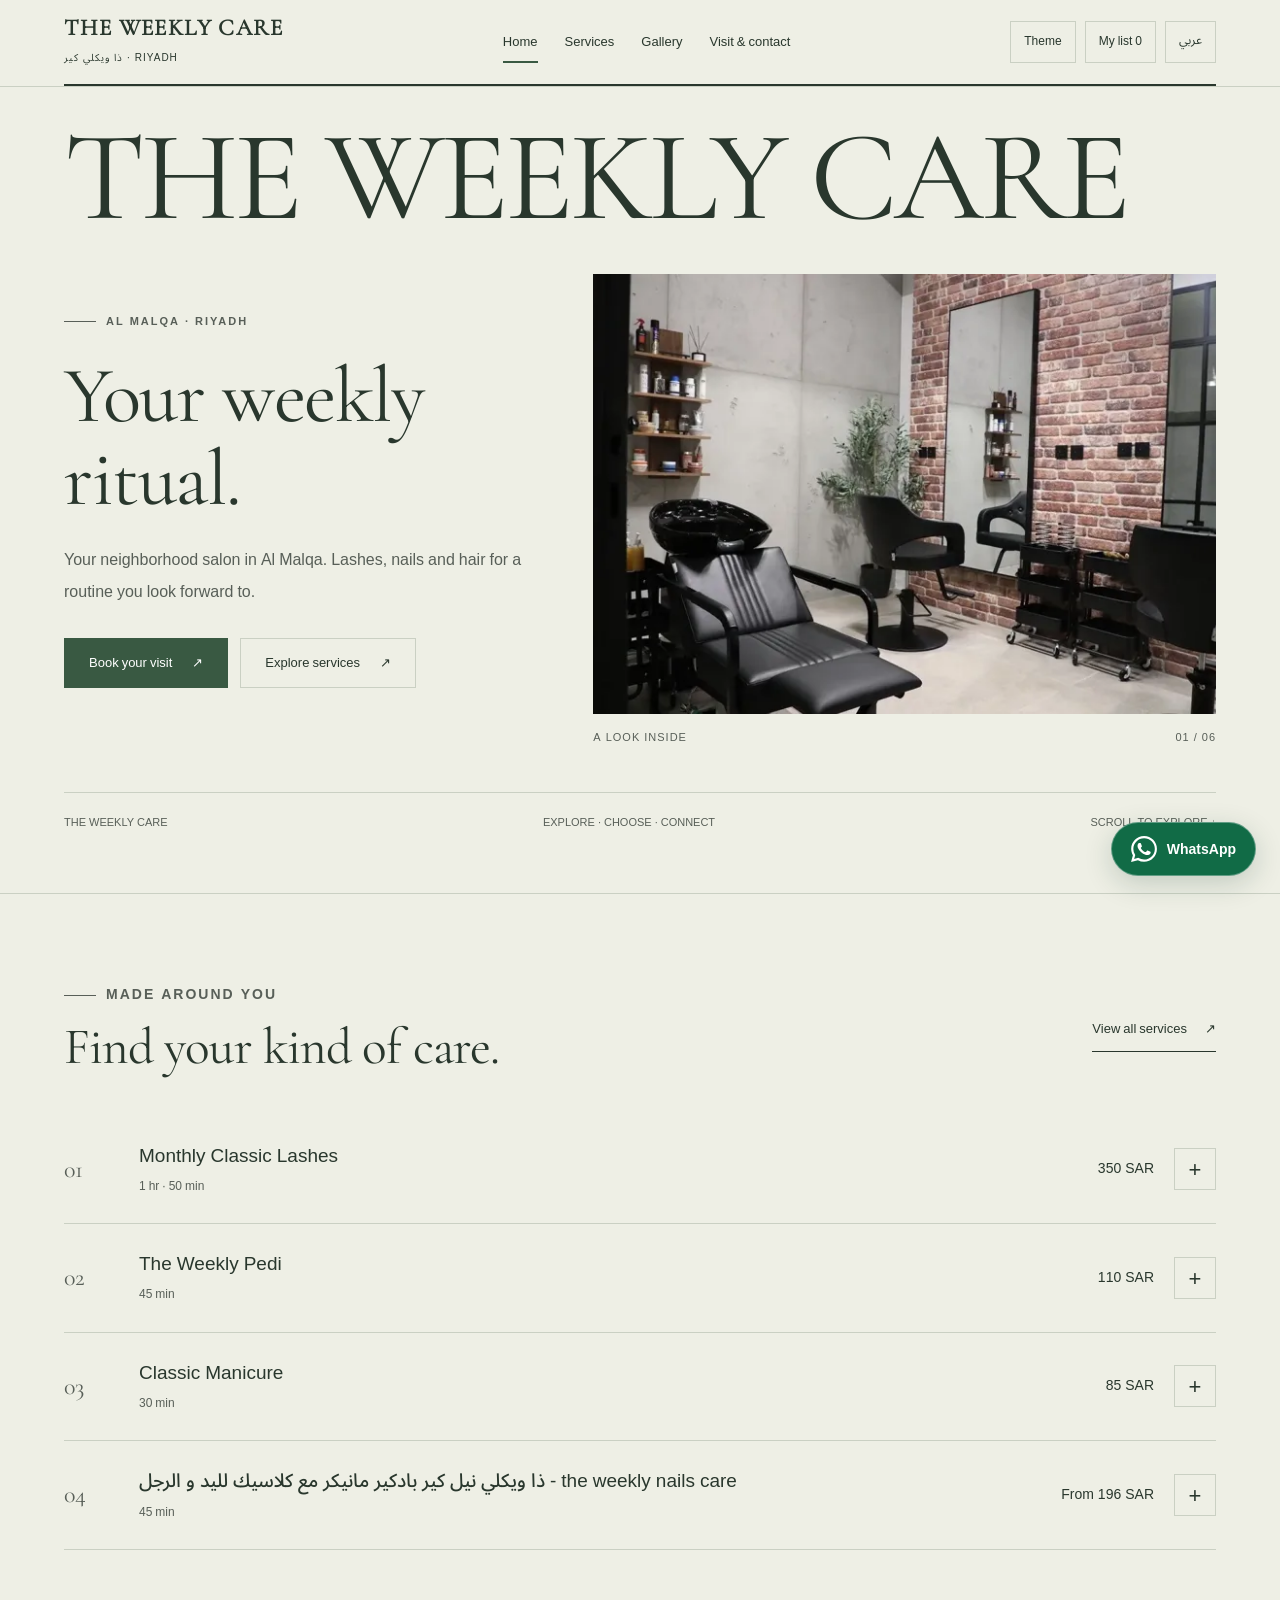
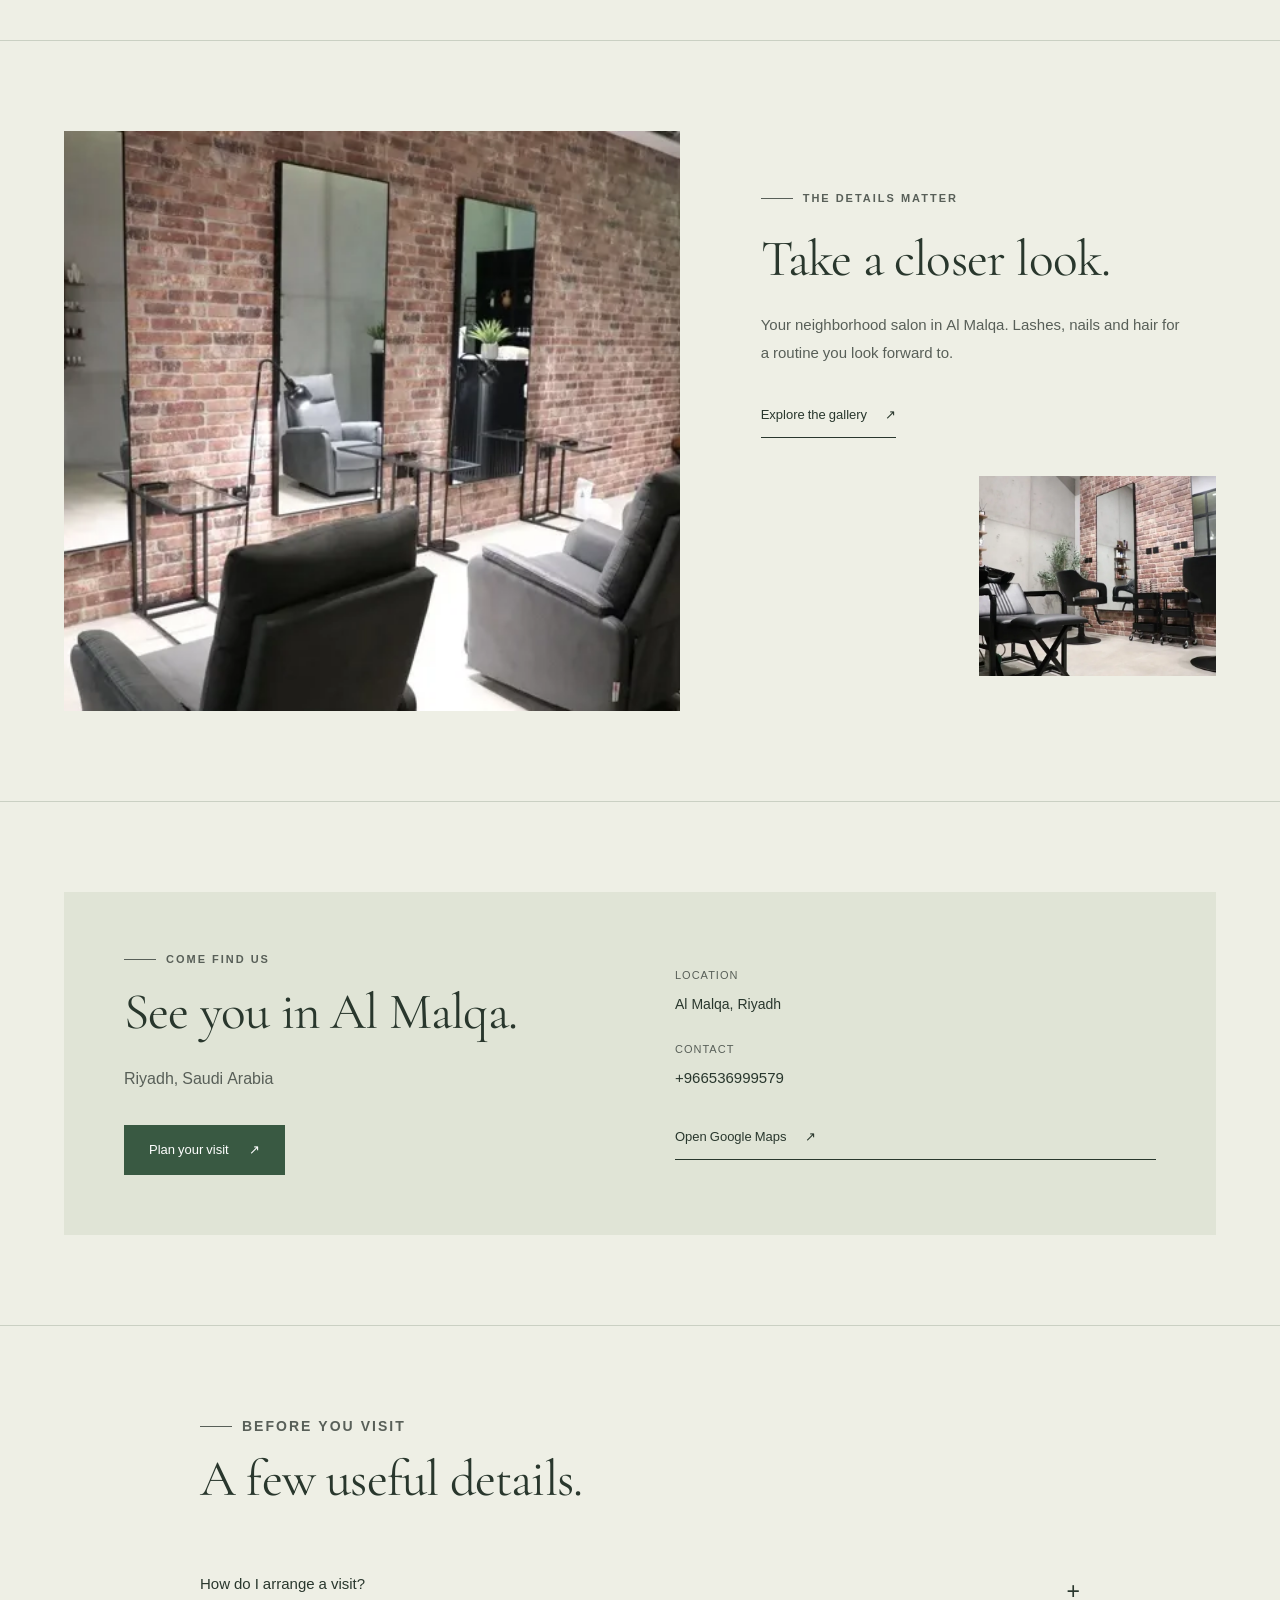
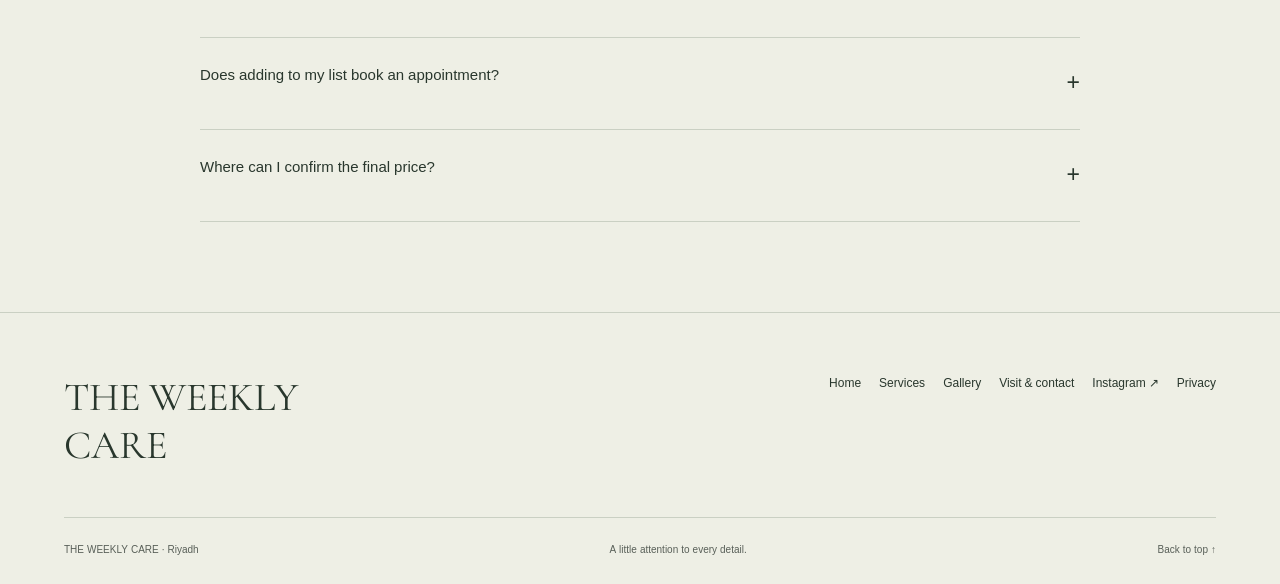
==== commit 8e96eb8b: "Prepare clean client presentation and remove verification sources" ====
--- a/en/index.html
+++ b/en/index.html
@@ -1 +1,2 @@
-<!doctype html><html lang="en" dir="ltr"><head><meta charset="utf-8"><meta name="viewport" content="width=device-width,initial-scale=1"><title>THE WEEKLY CARE | THE WEEKLY CARE — Riyadh</title><meta name="description" content="Your neighborhood salon in Al Malqa. Lashes, nails and hair for a routine you look forward to."><meta name="robots" content="noindex,nofollow"><meta name="theme-color" content="#f4f1e9"><link rel="canonical" href="https://az212z.github.io/weekly-care-riyadh/en/index.html"><meta property="og:title" content="THE WEEKLY CARE | THE WEEKLY CARE — Riyadh"><meta property="og:description" content="Your neighborhood salon in Al Malqa. Lashes, nails and hair for a routine you look forward to."><meta property="og:type" content="website"><meta property="og:image" content="https://az212z.github.io/weekly-care-riyadh/assets/image-0.webp"><meta property="og:url" content="https://az212z.github.io/weekly-care-riyadh/en/index.html"><link rel="icon" href="../assets/favicon.svg" type="image/svg+xml"><link rel="stylesheet" href="../assets/site.css"><link rel="preload" href="../assets/arabic.woff2" as="font" type="font/woff2" crossorigin><script src="../assets/site.js" defer></script></head><body class="editorial"><a class="skip" href="#main">Skip to content</a><header class="top"><div class="wrap nav"><a class="wordmark" href="index.html" dir="ltr">THE WEEKLY CARE<small>ذا ويكلي كير · RIYADH</small></a><nav class="navlinks" id="navigation" aria-label="Main navigation"><a href="index.html" aria-current=page>Home</a><a href="services.html" >Services</a><a href="gallery.html" >Gallery</a><a href="contact.html" >Visit & contact</a></nav><div class="tools"><button type="button" class="bare theme-toggle" aria-label="Change appearance">Theme</button><button type="button" class="bare saved-open">My list <span data-count>0</span></button><a class="bare" href="../index.html" lang="ar">عربي</a><button class="bare menu-toggle" aria-expanded="false" aria-controls="navigation">Menu</button></div></div></header><main id="main"><section class="hero reveal"><div class="wrap big-type">THE WEEKLY CARE</div><div class="wrap hero-grid"><div class="hero-copy"><p class="eyebrow"><span class="line"></span>Al Malqa · RIYADH</p><h1>Your weekly ritual.</h1><p class="lede">Your neighborhood salon in Al Malqa. Lashes, nails and hair for a routine you look forward to.</p><div class="actions"><a class="btn " href="https://www.fresha.com/a/the-weekly-care-dh-wykly-kyr-riyadh-the-weekly-rrmc2678-ldhn-al-malqa-riyadh-13524-saudi-arabia-tanmrrhk">Book your visit<span aria-hidden="true">↗</span></a><a class="btn secondary" href="services.html">Explore services<span aria-hidden="true">↗</span></a></div></div><div class="hero-visual"><img class="main-image" src="../assets/image-0.webp" srcset="../assets/image-0-480.webp 480w, ../assets/image-0-800.webp 800w, ../assets/image-0.webp 1590w" sizes="(max-width: 700px) 90vw, 50vw" width="1590" height="900" alt="THE WEEKLY CARE — published photographs" fetchpriority=high decoding="async"><img class="secondary-image" src="../assets/image-1.webp" srcset="../assets/image-1-480.webp 480w, ../assets/image-1-800.webp 800w, ../assets/image-1.webp 1600w" sizes="(max-width: 700px) 90vw, 50vw" width="1600" height="884" alt="THE WEEKLY CARE — published photographs" loading=lazy decoding="async"><div class="image-caption"><span>A LOOK INSIDE</span><span>01 / 06</span></div></div></div><div class="wrap hero-foot"><span>THE WEEKLY CARE</span><span>EXPLORE · CHOOSE · CONNECT</span><a href="#discover">SCROLL TO EXPLORE ↓</a></div></section><div id="discover"></div><section class="chapter"><div class="wrap"><div class="section-head"><div><p class="eyebrow"><span class="line"></span>MADE AROUND YOU</p><h2>Find your kind of care.</h2></div><a class="textlink" href="services.html">View all services<span aria-hidden="true">↗</span></a></div><div class="service-preview"><article class="service-row" data-service="0"><span class="number">01</span><div><h3>Monthly Classic Lashes</h3><p>1 hr · 50 min</p></div><div class="row-end"><span class="price">350 SAR</span><button type="button" data-save="0" aria-label="Add Monthly Classic Lashes" aria-pressed="false">+</button></div></article><article class="service-row" data-service="1"><span class="number">02</span><div><h3>The Weekly Pedi</h3><p>45 min</p></div><div class="row-end"><span class="price">110 SAR</span><button type="button" data-save="1" aria-label="Add The Weekly Pedi" aria-pressed="false">+</button></div></article><article class="service-row" data-service="2"><span class="number">03</span><div><h3>Classic Manicure</h3><p>30 min</p></div><div class="row-end"><span class="price">85 SAR</span><button type="button" data-save="2" aria-label="Add Classic Manicure" aria-pressed="false">+</button></div></article><article class="service-row" data-service="3"><span class="number">04</span><div><h3>ذا ويكلي نيل كير بادكير  مانيكر  مع كلاسيك لليد و الرجل - the weekly nails care</h3><p>45 min</p></div><div class="row-end"><span class="price">From 196 SAR</span><button type="button" data-save="3" aria-label="Add ذا ويكلي نيل كير بادكير  مانيكر  مع كلاسيك لليد و الرجل - the weekly nails care" aria-pressed="false">+</button></div></article></div></div></section><section class="chapter"><div class="wrap space-grid"><img class="" src="../assets/image-1.webp" srcset="../assets/image-1-480.webp 480w, ../assets/image-1-800.webp 800w, ../assets/image-1.webp 1600w" sizes="(max-width: 700px) 90vw, 50vw" width="1600" height="884" alt="THE WEEKLY CARE — published photographs" loading=lazy decoding="async"><div class="space-copy"><p class="eyebrow"><span class="line"></span>THE DETAILS MATTER</p><h2>Take a closer look.</h2><p>Your neighborhood salon in Al Malqa. Lashes, nails and hair for a routine you look forward to.</p><a class="textlink" href="gallery.html">Explore the gallery<span aria-hidden="true">↗</span></a><div class="small-picture"><img class="" src="../assets/image-2.webp" srcset="../assets/image-2-480.webp 480w, ../assets/image-2-800.webp 800w, ../assets/image-2.webp 1254w" sizes="(max-width: 700px) 90vw, 50vw" width="1254" height="900" alt="THE WEEKLY CARE — published photographs" loading=lazy decoding="async"></div></div></div></section><section class="chapter"><div class="wrap visit-panel"><div><p class="eyebrow"><span class="line"></span>COME FIND US</p><h2>See you in Al Malqa.</h2><p class="lede">Riyadh, Saudi Arabia</p><a class="btn " href="contact.html">Plan your visit<span aria-hidden="true">↗</span></a></div><div class="visit-details"><div><small>LOCATION</small><p>Al Malqa, Riyadh</p></div><div><small>CONTACT</small><a dir="ltr" href="tel:+966536999579">+966536999579</a></div><a class="textlink" href="https://www.google.com/maps/search/?api=1&amp;query=24.812313079833984,46.60118865966797">Open Google Maps<span aria-hidden="true">↗</span></a></div></div></section><section class="chapter"><div class="wrap faq"><div class="section-head"><div><p class="eyebrow"><span class="line"></span>BEFORE YOU VISIT</p><h2>A few useful details.</h2></div></div><details><summary>How do I arrange a visit?</summary><p>Choose your service and continue to Fresha to review availability and complete your booking.</p></details><details><summary>Does adding to my list book an appointment?</summary><p>Your list helps you collect services of interest. Adding a service does not reserve a time; confirmation happens with the provider.</p></details><details><summary>Where can I confirm the final price?</summary><p>Published prices may vary with selected options. Review the final price and service terms when booking or confirming your enquiry.</p></details></div></section></main><footer class="footer"><div class="wrap"><div class="footer-top"><div class="footer-title" dir="ltr">THE WEEKLY CARE</div><div class="footer-links"><a href="index.html">Home</a><a href="services.html">Services</a><a href="gallery.html">Gallery</a><a href="contact.html">Visit & contact</a><a href="https://www.instagram.com/theweeklycare?igsh=aG9mN3R3YmlqY2Jw&amp;utm_source=qr">Instagram ↗</a><a href="privacy.html">Privacy & information</a></div></div><div class="footer-bottom"><span>THE WEEKLY CARE · Riyadh</span><span>A little attention to every detail.</span><a href="#main">Back to top ↑</a></div></div></footer><div class="preview-label">Proposed website concept — using the business’s public information and photographs.</div><div class="mobile-dock"><a class="btn " href="https://www.fresha.com/a/the-weekly-care-dh-wykly-kyr-riyadh-the-weekly-rrmc2678-ldhn-al-malqa-riyadh-13524-saudi-arabia-tanmrrhk">Book your visit<span aria-hidden="true">↗</span></a><button class="bare saved-open">My list <span data-count>0</span></button></div><dialog id="saved-dialog" class="dialog" aria-labelledby="saved-title"><div class="dialog-head"><h2 id="saved-title">Your interest list</h2><button class="close-dialog" data-close aria-label="Close">×</button></div><p class="note">Saved on your device to help with an enquiry. This is not a confirmed booking or order.</p><ul class="saved-items"></ul><div class="actions"><a class="btn" id="saved-wa" href="#">Ask on WhatsApp</a><button class="btn secondary" id="copy-list">Copy list</button></div></dialog><dialog id="lightbox" class="dialog lightbox" aria-labelledby="lightbox-caption"><div class="dialog-head"><p id="lightbox-caption"></p><button class="close-dialog" data-close aria-label="Close photo">×</button></div><img id="lightbox-image" alt=""></dialog><div class="toast" role="status" hidden></div><script id="site-data" type="application/json">{"slug": "weekly-care-riyadh", "name": "ذا ويكلي كير", "phone": "966536999579", "services": [{"name": "رموش كلاسيكية شهرية | Monthly Classic Lashes", "category": "مختارات | Featured", "price": 350, "variable": false, "duration": "PT1H50M", "url": "https://www.fresha.com/a/the-weekly-care-dh-wykly-kyr-riyadh-the-weekly-rrmc2678-ldhn-al-malqa-riyadh-13524-saudi-arabia-tanmrrhk/booking?offerItemId=s:24422898"}, {"name": "ذا ويكلي بدكير  | The Weekly Pedi", "category": "مختارات | Featured", "price": 110, "variable": false, "duration": "PT45M", "url": "https://www.fresha.com/a/the-weekly-care-dh-wykly-kyr-riyadh-the-weekly-rrmc2678-ldhn-al-malqa-riyadh-13524-saudi-arabia-tanmrrhk/booking?offerItemId=s:24423070"}, {"name": "كلاسيك مانكير | Classic Manicure", "category": "مختارات | Featured", "price": 85, "variable": false, "duration": "PT30M", "url": "https://www.fresha.com/a/the-weekly-care-dh-wykly-kyr-riyadh-the-weekly-rrmc2678-ldhn-al-malqa-riyadh-13524-saudi-arabia-tanmrrhk/booking?offerItemId=s:24423069"}, {"name": "ذا ويكلي نيل كير بادكير  مانيكر  مع كلاسيك لليد و الرجل - the weekly nails care", "category": "مختارات | Featured", "price": 196, "variable": true, "duration": "PT45M", "url": "https://www.fresha.com/a/the-weekly-care-dh-wykly-kyr-riyadh-the-weekly-rrmc2678-ldhn-al-malqa-riyadh-13524-saudi-arabia-tanmrrhk/booking?offerItemId=p:1907544"}, {"name": "رموش ماسكارا افكت شهرية | Monthly Mascara Effect Lashes", "category": "تركيب رموش | Lash Extensions", "price": 400, "variable": false, "duration": "PT1H50M", "url": "https://www.fresha.com/a/the-weekly-care-dh-wykly-kyr-riyadh-the-weekly-rrmc2678-ldhn-al-malqa-riyadh-13524-saudi-arabia-tanmrrhk/booking?offerItemId=s:24422896"}, {"name": "رموش هايبرد شهرية | Monthly Hybrid Lashes", "category": "تركيب رموش | Lash Extensions", "price": 450, "variable": false, "duration": "PT1H50M", "url": "https://www.fresha.com/a/the-weekly-care-dh-wykly-kyr-riyadh-the-weekly-rrmc2678-ldhn-al-malqa-riyadh-13524-saudi-arabia-tanmrrhk/booking?offerItemId=s:24422888"}, {"name": "رموش كثيفة شهرية | Monthly Volume Lashes", "category": "تركيب رموش | Lash Extensions", "price": 550, "variable": false, "duration": "PT1H50M", "url": "https://www.fresha.com/a/the-weekly-care-dh-wykly-kyr-riyadh-the-weekly-rrmc2678-ldhn-al-malqa-riyadh-13524-saudi-arabia-tanmrrhk/booking?offerItemId=s:24422884"}, {"name": "رموش حرير شهرية | Monthly Silk Lashes", "category": "تركيب رموش | Lash Extensions", "price": 600, "variable": false, "duration": "PT1H55M", "url": "https://www.fresha.com/a/the-weekly-care-dh-wykly-kyr-riyadh-the-weekly-rrmc2678-ldhn-al-malqa-riyadh-13524-saudi-arabia-tanmrrhk/booking?offerItemId=s:24422809"}, {"name": "رتوش رموش كلاسيكية | Refill Classic Lashes", "category": "تركيب رموش | Lash Extensions", "price": 250, "variable": false, "duration": "PT1H50M", "url": "https://www.fresha.com/a/the-weekly-care-dh-wykly-kyr-riyadh-the-weekly-rrmc2678-ldhn-al-malqa-riyadh-13524-saudi-arabia-tanmrrhk/booking?offerItemId=s:24422788"}, {"name": "رتوش ماسكارا افكت | Refill Mascara Effect Lashes", "category": "تركيب رموش | Lash Extensions", "price": 280, "variable": false, "duration": "PT1H50M", "url": "https://www.fresha.com/a/the-weekly-care-dh-wykly-kyr-riyadh-the-weekly-rrmc2678-ldhn-al-malqa-riyadh-13524-saudi-arabia-tanmrrhk/booking?offerItemId=s:24422786"}, {"name": "رتوش هايبرد | Refill Hybrid Lashes", "category": "تركيب رموش | Lash Extensions", "price": 300, "variable": false, "duration": "PT1H50M", "url": "https://www.fresha.com/a/the-weekly-care-dh-wykly-kyr-riyadh-the-weekly-rrmc2678-ldhn-al-malqa-riyadh-13524-saudi-arabia-tanmrrhk/booking?offerItemId=s:24419531"}, {"name": "رتوش كثيفة | Refill Volume Lashes", "category": "تركيب رموش | Lash Extensions", "price": 320, "variable": false, "duration": "PT1H50M", "url": "https://www.fresha.com/a/the-weekly-care-dh-wykly-kyr-riyadh-the-weekly-rrmc2678-ldhn-al-malqa-riyadh-13524-saudi-arabia-tanmrrhk/booking?offerItemId=s:24419530"}, {"name": "رتوش حرير | Refill Silk Lashes", "category": "تركيب رموش | Lash Extensions", "price": 350, "variable": false, "duration": "PT1H50M", "url": "https://www.fresha.com/a/the-weekly-care-dh-wykly-kyr-riyadh-the-weekly-rrmc2678-ldhn-al-malqa-riyadh-13524-saudi-arabia-tanmrrhk/booking?offerItemId=s:24419527"}, {"name": "إزالة رموش | Lash Removal", "category": "تركيب رموش | Lash Extensions", "price": 80, "variable": false, "duration": "PT30M", "url": "https://www.fresha.com/a/the-weekly-care-dh-wykly-kyr-riyadh-the-weekly-rrmc2678-ldhn-al-malqa-riyadh-13524-saudi-arabia-tanmrrhk/booking?offerItemId=s:24419522"}, {"name": "ذا ويكلي مانكير سبا | The Weekly Mani Spa", "category": "العناية باليد والقدم | Hand & Feet Care", "price": 110, "variable": false, "duration": "PT45M", "url": "https://www.fresha.com/a/the-weekly-care-dh-wykly-kyr-riyadh-the-weekly-rrmc2678-ldhn-al-malqa-riyadh-13524-saudi-arabia-tanmrrhk/booking?offerItemId=s:24423072"}, {"name": "كلاسيك بدكير | Classic Pedicure", "category": "العناية باليد والقدم | Hand & Feet Care", "price": 85, "variable": false, "duration": "PT45M", "url": "https://www.fresha.com/a/the-weekly-care-dh-wykly-kyr-riyadh-the-weekly-rrmc2678-ldhn-al-malqa-riyadh-13524-saudi-arabia-tanmrrhk/booking?offerItemId=s:24423066"}, {"name": "مانكير روسي | Russian Manicure", "category": "العناية باليد والقدم | Hand & Feet Care", "price": 100, "variable": false, "duration": "PT45M", "url": "https://www.fresha.com/a/the-weekly-care-dh-wykly-kyr-riyadh-the-weekly-rrmc2678-ldhn-al-malqa-riyadh-13524-saudi-arabia-tanmrrhk/booking?offerItemId=s:24423059"}, {"name": "بدكير روسي | Russian Pedicure", "category": "العناية باليد والقدم | Hand & Feet Care", "price": 100, "variable": false, "duration": "PT45M", "url": "https://www.fresha.com/a/the-weekly-care-dh-wykly-kyr-riyadh-the-weekly-rrmc2678-ldhn-al-malqa-riyadh-13524-saudi-arabia-tanmrrhk/booking?offerItemId=s:24423056"}, {"name": "مساج | Massage", "category": "العناية باليد والقدم | Hand & Feet Care", "price": 50, "variable": false, "duration": "PT15M", "url": "https://www.fresha.com/a/the-weekly-care-dh-wykly-kyr-riyadh-the-weekly-rrmc2678-ldhn-al-malqa-riyadh-13524-saudi-arabia-tanmrrhk/booking?offerItemId=s:24423051"}, {"name": "ماسك مرطب لليد أو الرجل | Moisturizing Mask – Hand or Feet", "category": "العناية باليد والقدم | Hand & Feet Care", "price": 20, "variable": false, "duration": "PT20M", "url": "https://www.fresha.com/a/the-weekly-care-dh-wykly-kyr-riyadh-the-weekly-rrmc2678-ldhn-al-malqa-riyadh-13524-saudi-arabia-tanmrrhk/booking?offerItemId=s:24423049"}, {"name": "ذا ويكلي بياب | The Weekly BIAB", "category": "المناكير | Polish", "price": 250, "variable": false, "duration": "PT1H30M", "url": "https://www.fresha.com/a/the-weekly-care-dh-wykly-kyr-riyadh-the-weekly-rrmc2678-ldhn-al-malqa-riyadh-13524-saudi-arabia-tanmrrhk/booking?offerItemId=s:24423036"}, {"name": "ذا ويكلي جل | The Weekly Gel", "category": "المناكير | Polish", "price": 140, "variable": false, "duration": "PT1H30M", "url": "https://www.fresha.com/a/the-weekly-care-dh-wykly-kyr-riyadh-the-weekly-rrmc2678-ldhn-al-malqa-riyadh-13524-saudi-arabia-tanmrrhk/booking?offerItemId=s:24423031"}, {"name": "لون جل فرنش | Gel French", "category": "المناكير | Polish", "price": 120, "variable": false, "duration": "PT1H30M", "url": "https://www.fresha.com/a/the-weekly-care-dh-wykly-kyr-riyadh-the-weekly-rrmc2678-ldhn-al-malqa-riyadh-13524-saudi-arabia-tanmrrhk/booking?offerItemId=s:24423029"}, {"name": "لون جل اومبري | Gel Ombre", "category": "المناكير | Polish", "price": 120, "variable": false, "duration": "PT1H30M", "url": "https://www.fresha.com/a/the-weekly-care-dh-wykly-kyr-riyadh-the-weekly-rrmc2678-ldhn-al-malqa-riyadh-13524-saudi-arabia-tanmrrhk/booking?offerItemId=s:24423026"}, {"name": "لون جل كات اي | Gel Cat Eye", "category": "المناكير | Polish", "price": 120, "variable": false, "duration": "PT1H30M", "url": "https://www.fresha.com/a/the-weekly-care-dh-wykly-kyr-riyadh-the-weekly-rrmc2678-ldhn-al-malqa-riyadh-13524-saudi-arabia-tanmrrhk/booking?offerItemId=s:24423020"}, {"name": "لون جل كروم | Chrome Gel", "category": "المناكير | Polish", "price": 120, "variable": false, "duration": "PT1H30M", "url": "https://www.fresha.com/a/the-weekly-care-dh-wykly-kyr-riyadh-the-weekly-rrmc2678-ldhn-al-malqa-riyadh-13524-saudi-arabia-tanmrrhk/booking?offerItemId=s:24423017"}, {"name": "لون جل | Gel Color", "category": "المناكير | Polish", "price": 80, "variable": false, "duration": "PT1H30M", "url": "https://www.fresha.com/a/the-weekly-care-dh-wykly-kyr-riyadh-the-weekly-rrmc2678-ldhn-al-malqa-riyadh-13524-saudi-arabia-tanmrrhk/booking?offerItemId=s:24423013"}, {"name": "لون كلاسيك فرنش | Classic French Color", "category": "المناكير | Polish", "price": 80, "variable": false, "duration": "PT1H30M", "url": "https://www.fresha.com/a/the-weekly-care-dh-wykly-kyr-riyadh-the-weekly-rrmc2678-ldhn-al-malqa-riyadh-13524-saudi-arabia-tanmrrhk/booking?offerItemId=s:24423008"}, {"name": "لون كلاسيك | Classic Color", "category": "المناكير | Polish", "price": 40, "variable": false, "duration": "PT15M", "url": "https://www.fresha.com/a/the-weekly-care-dh-wykly-kyr-riyadh-the-weekly-rrmc2678-ldhn-al-malqa-riyadh-13524-saudi-arabia-tanmrrhk/booking?offerItemId=s:24423006"}, {"name": "فايبر جلاس مع بياب | Fiber Glass Extension & BIAB", "category": "تركيب أظافر | Nail Extensions", "price": 350, "variable": false, "duration": "PT3H", "url": "https://www.fresha.com/a/the-weekly-care-dh-wykly-kyr-riyadh-the-weekly-rrmc2678-ldhn-al-malqa-riyadh-13524-saudi-arabia-tanmrrhk/booking?offerItemId=s:24422945"}, {"name": "أظافر اسبوعية جاهزه للتركيب مع لون جل | Press on Weekly Nails with gel color", "category": "تركيب أظافر | Nail Extensions", "price": 225, "variable": false, "duration": "PT1H30M", "url": "https://www.fresha.com/a/the-weekly-care-dh-wykly-kyr-riyadh-the-weekly-rrmc2678-ldhn-al-malqa-riyadh-13524-saudi-arabia-tanmrrhk/booking?offerItemId=s:24422943"}, {"name": "إعادة تعبئة هارد جل | Hard Gel Refill", "category": "تركيب أظافر | Nail Extensions", "price": 250, "variable": false, "duration": "PT1H30M", "url": "https://www.fresha.com/a/the-weekly-care-dh-wykly-kyr-riyadh-the-weekly-rrmc2678-ldhn-al-malqa-riyadh-13524-saudi-arabia-tanmrrhk/booking?offerItemId=s:24422941"}, {"name": "أظافر اسبوعية جاهزه للتركيب مع لون كلاسيك | Press on Weekly Nails with classic color", "category": "تركيب أظافر | Nail Extensions", "price": 175, "variable": false, "duration": "PT1H30M", "url": "https://www.fresha.com/a/the-weekly-care-dh-wykly-kyr-riyadh-the-weekly-rrmc2678-ldhn-al-malqa-riyadh-13524-saudi-arabia-tanmrrhk/booking?offerItemId=s:24514238"}, {"name": "إعادة تعبئة فايبر جلاس | Fiber Glass Refill", "category": "تركيب أظافر | Nail Extensions", "price": 250, "variable": false, "duration": "PT1H", "url": "https://www.fresha.com/a/the-weekly-care-dh-wykly-kyr-riyadh-the-weekly-rrmc2678-ldhn-al-malqa-riyadh-13524-saudi-arabia-tanmrrhk/booking?offerItemId=s:24422939"}, {"name": "ترميم ظفر مكسور | Repair a Broken Nail", "category": "تركيب أظافر | Nail Extensions", "price": 40, "variable": false, "duration": "PT10M", "url": "https://www.fresha.com/a/the-weekly-care-dh-wykly-kyr-riyadh-the-weekly-rrmc2678-ldhn-al-malqa-riyadh-13524-saudi-arabia-tanmrrhk/booking?offerItemId=s:24422936"}, {"name": "ازالة جل أو أظافر أسبوعية | Gel or Weekly Nails Removal", "category": "الإزالة | Removal", "price": 80, "variable": false, "duration": "PT30M", "url": "https://www.fresha.com/a/the-weekly-care-dh-wykly-kyr-riyadh-the-weekly-rrmc2678-ldhn-al-malqa-riyadh-13524-saudi-arabia-tanmrrhk/booking?offerItemId=s:24422927"}, {"name": "ازالة بياب أو تركيب | BIAB or Nail Extensions Removal", "category": "الإزالة | Removal", "price": 120, "variable": false, "duration": "PT1H", "url": "https://www.fresha.com/a/the-weekly-care-dh-wykly-kyr-riyadh-the-weekly-rrmc2678-ldhn-al-malqa-riyadh-13524-saudi-arabia-tanmrrhk/booking?offerItemId=s:24422926"}, {"name": "تنظيف بشره - facial", "category": "العناية بالبشرة | Skin Care", "price": 150, "variable": false, "duration": "PT1H20M", "url": "https://www.fresha.com/a/the-weekly-care-dh-wykly-kyr-riyadh-the-weekly-rrmc2678-ldhn-al-malqa-riyadh-13524-saudi-arabia-tanmrrhk/booking?offerItemId=s:25113154"}, {"name": "تنسيق وفتلة حواجب | Eyebrow Shaping & Threading", "category": "العناية بالبشرة | Skin Care", "price": 70, "variable": false, "duration": "PT15M", "url": "https://www.fresha.com/a/the-weekly-care-dh-wykly-kyr-riyadh-the-weekly-rrmc2678-ldhn-al-malqa-riyadh-13524-saudi-arabia-tanmrrhk/booking?offerItemId=s:24422924"}, {"name": "تشقير حواجب | Eyebrow Bleaching", "category": "العناية بالبشرة | Skin Care", "price": 80, "variable": false, "duration": "PT15M", "url": "https://www.fresha.com/a/the-weekly-care-dh-wykly-kyr-riyadh-the-weekly-rrmc2678-ldhn-al-malqa-riyadh-13524-saudi-arabia-tanmrrhk/booking?offerItemId=s:24422921"}, {"name": "إزالة شعر فوق الشفة | Upper Lip Hair Removal", "category": "العناية بالبشرة | Skin Care", "price": 50, "variable": false, "duration": "PT15M", "url": "https://www.fresha.com/a/the-weekly-care-dh-wykly-kyr-riyadh-the-weekly-rrmc2678-ldhn-al-malqa-riyadh-13524-saudi-arabia-tanmrrhk/booking?offerItemId=s:24422918"}, {"name": "واكس أو فتلة وجه | Full Face Wax or Threading", "category": "العناية بالبشرة | Skin Care", "price": 100, "variable": false, "duration": "PT30M", "url": "https://www.fresha.com/a/the-weekly-care-dh-wykly-kyr-riyadh-the-weekly-rrmc2678-ldhn-al-malqa-riyadh-13524-saudi-arabia-tanmrrhk/booking?offerItemId=s:24422915"}, {"name": "صبغة رموش | Lash Tint", "category": "العناية بالبشرة | Skin Care", "price": 40, "variable": false, "duration": "PT20M", "url": "https://www.fresha.com/a/the-weekly-care-dh-wykly-kyr-riyadh-the-weekly-rrmc2678-ldhn-al-malqa-riyadh-13524-saudi-arabia-tanmrrhk/booking?offerItemId=s:24422909"}, {"name": "صبغة حواجب | Eyebrow Tint", "category": "العناية بالبشرة | Skin Care", "price": 40, "variable": false, "duration": "PT20M", "url": "https://www.fresha.com/a/the-weekly-care-dh-wykly-kyr-riyadh-the-weekly-rrmc2678-ldhn-al-malqa-riyadh-13524-saudi-arabia-tanmrrhk/booking?offerItemId=s:24422907"}, {"name": "سشوار ستريت | Straight Blow Dry", "category": "سشوار | Blow Dry", "price": 80, "variable": true, "duration": "PT1H", "url": "https://www.fresha.com/a/the-weekly-care-dh-wykly-kyr-riyadh-the-weekly-rrmc2678-ldhn-al-malqa-riyadh-13524-saudi-arabia-tanmrrhk/booking?offerItemId=s:24419488"}, {"name": "ويفي فير | Wavy Fair", "category": "سشوار | Blow Dry", "price": 150, "variable": true, "duration": "PT1H30M", "url": "https://www.fresha.com/a/the-weekly-care-dh-wykly-kyr-riyadh-the-weekly-rrmc2678-ldhn-al-malqa-riyadh-13524-saudi-arabia-tanmrrhk/booking?offerItemId=s:24419486"}, {"name": "بنس | Hair Pin", "category": "سشوار | Blow Dry", "price": 5, "variable": false, "duration": "PT1H", "url": "https://www.fresha.com/a/the-weekly-care-dh-wykly-kyr-riyadh-the-weekly-rrmc2678-ldhn-al-malqa-riyadh-13524-saudi-arabia-tanmrrhk/booking?offerItemId=s:24419483"}, {"name": "ذا ويكلي هير كير - The weekly hair care", "category": "معالجات الشعر | Hair Treatments", "price": 200, "variable": false, "duration": "PT1H", "url": "https://www.fresha.com/a/the-weekly-care-dh-wykly-kyr-riyadh-the-weekly-rrmc2678-ldhn-al-malqa-riyadh-13524-saudi-arabia-tanmrrhk/booking?offerItemId=s:24666356"}, {"name": "معالج البي بي كريم | BB Cream Treatment", "category": "معالجات الشعر | Hair Treatments", "price": 800, "variable": true, "duration": "PT2H", "url": "https://www.fresha.com/a/the-weekly-care-dh-wykly-kyr-riyadh-the-weekly-rrmc2678-ldhn-al-malqa-riyadh-13524-saudi-arabia-tanmrrhk/booking?offerItemId=s:24419496"}, {"name": "جذور | Roots", "category": "صبغة الشعر | Hair Color", "price": 120, "variable": false, "duration": "PT2H", "url": "https://www.fresha.com/a/the-weekly-care-dh-wykly-kyr-riyadh-the-weekly-rrmc2678-ldhn-al-malqa-riyadh-13524-saudi-arabia-tanmrrhk/booking?offerItemId=s:24419476"}, {"name": "صبغة لون واحد | One Color", "category": "صبغة الشعر | Hair Color", "price": 300, "variable": true, "duration": "PT2H", "url": "https://www.fresha.com/a/the-weekly-care-dh-wykly-kyr-riyadh-the-weekly-rrmc2678-ldhn-al-malqa-riyadh-13524-saudi-arabia-tanmrrhk/booking?offerItemId=s:24419467"}, {"name": "رنساج | Hair Rinsage", "category": "صبغة الشعر | Hair Color", "price": 200, "variable": true, "duration": "PT2H", "url": "https://www.fresha.com/a/the-weekly-care-dh-wykly-kyr-riyadh-the-weekly-rrmc2678-ldhn-al-malqa-riyadh-13524-saudi-arabia-tanmrrhk/booking?offerItemId=s:24419458"}, {"name": "جلسة K18", "category": "العناية بالشعر | Hair Care", "price": 80, "variable": false, "duration": "PT30M", "url": "https://www.fresha.com/a/the-weekly-care-dh-wykly-kyr-riyadh-the-weekly-rrmc2678-ldhn-al-malqa-riyadh-13524-saudi-arabia-tanmrrhk/booking?offerItemId=s:24765060"}, {"name": "غسيل وتجفيف | Hair Wash & Dry", "category": "العناية بالشعر | Hair Care", "price": 50, "variable": false, "duration": "PT30M", "url": "https://www.fresha.com/a/the-weekly-care-dh-wykly-kyr-riyadh-the-weekly-rrmc2678-ldhn-al-malqa-riyadh-13524-saudi-arabia-tanmrrhk/booking?offerItemId=s:24419518"}, {"name": "قص أطراف | Hair Trim", "category": "العناية بالشعر | Hair Care", "price": 50, "variable": false, "duration": "PT30M", "url": "https://www.fresha.com/a/the-weekly-care-dh-wykly-kyr-riyadh-the-weekly-rrmc2678-ldhn-al-malqa-riyadh-13524-saudi-arabia-tanmrrhk/booking?offerItemId=s:24419515"}, {"name": "سكرب فروة الرأس كلارا بالنعناع | Clara Hair Detox (Mint)", "category": "العناية بالشعر | Hair Care", "price": 150, "variable": false, "duration": "PT45M", "url": "https://www.fresha.com/a/the-weekly-care-dh-wykly-kyr-riyadh-the-weekly-rrmc2678-ldhn-al-malqa-riyadh-13524-saudi-arabia-tanmrrhk/booking?offerItemId=s:24419514"}]}</script><style id="wa-float-style">.wa-float{position:fixed;inset-inline-end:24px;bottom:calc(24px + env(safe-area-inset-bottom,0px));z-index:40;display:inline-flex;align-items:center;justify-content:center;gap:10px;min-height:54px;padding:12px 19px;border:1px solid #ffffff55;border-radius:999px;background:#116b46;color:#fff!important;font-family:inherit;font-size:14px;font-weight:600;line-height:1.5;text-decoration:none!important;box-shadow:0 8px 28px #12382930;isolation:isolate;transition:transform .2s,background .2s,box-shadow .2s}.wa-float svg{display:block;width:26px;height:26px;flex:none}.wa-float:hover{background:#095837;transform:translateY(-3px);box-shadow:0 12px 32px #12382940}.wa-float:focus-visible{outline:3px solid #116b46;outline-offset:5px;box-shadow:0 0 0 3px #fff}.wa-float span{white-space:nowrap}@media(max-width:900px){.wa-float{inset-inline-end:16px;bottom:calc(18px + env(safe-area-inset-bottom,0px));padding:11px 16px;min-height:50px;font-size:13px}.wa-float.wa-above-dock{bottom:calc(92px + env(safe-area-inset-bottom,0px))}}@media(prefers-reduced-motion:reduce){.wa-float{transition:none}.wa-float:hover{transform:none}}@media print{.wa-float{display:none}}</style><a class="wa-float wa-above-dock" href="https://wa.me/966536999579" target="_blank" rel="noopener noreferrer" aria-label="Chat on WhatsApp"><svg viewBox="0 0 24 24" fill="currentColor" aria-hidden="true"><path d="M20.52 3.48A11.87 11.87 0 0012.05 0C5.5 0 .17 5.33.17 11.88c0 2.09.55 4.14 1.58 5.95L.07 24l6.31-1.66a11.89 11.89 0 005.67 1.44h.01c6.55 0 11.88-5.33 11.88-11.88 0-3.17-1.24-6.16-3.42-8.42zM12.05 21.77a9.85 9.85 0 01-5.02-1.37l-.36-.21-3.74.98 1-3.64-.24-.37a9.86 9.86 0 01-1.51-5.28c0-5.45 4.44-9.89 9.9-9.89a9.83 9.83 0 017 2.9 9.85 9.85 0 012.89 7c0 5.45-4.44 9.88-9.92 9.88zm5.42-7.41c-.3-.15-1.76-.87-2.03-.97-.27-.1-.47-.15-.67.15-.2.3-.77.97-.94 1.17-.18.2-.35.22-.65.07-.3-.15-1.25-.46-2.38-1.47-.88-.78-1.48-1.75-1.65-2.05-.17-.3-.02-.46.13-.6.13-.13.3-.35.45-.52.15-.18.2-.3.3-.5.1-.2.05-.37-.03-.52-.07-.15-.67-1.61-.91-2.2-.24-.58-.49-.5-.67-.51h-.57c-.2 0-.52.08-.79.37-.27.3-1.04 1.02-1.04 2.48 0 1.47 1.07 2.89 1.22 3.09.15.2 2.1 3.2 5.08 4.49.71.31 1.27.5 1.7.63.72.23 1.37.2 1.89.12.58-.09 1.76-.72 2.01-1.42.25-.69.25-1.29.18-1.41-.08-.13-.27-.2-.57-.35z"/></svg><span>WhatsApp</span></a></body></html>+<!DOCTYPE html>
+<html dir="ltr" lang="en"><head><meta charset="utf-8"/><meta content="width=device-width,initial-scale=1" name="viewport"/><title>THE WEEKLY CARE | THE WEEKLY CARE — Riyadh</title><meta content="Your neighborhood salon in Al Malqa. Lashes, nails and hair for a routine you look forward to." name="description"/><meta content="noindex,nofollow" name="robots"/><meta content="#f4f1e9" name="theme-color"/><link href="https://az212z.github.io/weekly-care-riyadh/en/index.html" rel="canonical"/><meta content="THE WEEKLY CARE | THE WEEKLY CARE — Riyadh" property="og:title"/><meta content="Your neighborhood salon in Al Malqa. Lashes, nails and hair for a routine you look forward to." property="og:description"/><meta content="website" property="og:type"/><meta content="https://az212z.github.io/weekly-care-riyadh/assets/image-0.webp" property="og:image"/><meta content="https://az212z.github.io/weekly-care-riyadh/en/index.html" property="og:url"/><link href="../assets/favicon.svg" rel="icon" type="image/svg+xml"/><link href="../assets/site.css" rel="stylesheet"/><link as="font" crossorigin="" href="../assets/arabic.woff2" rel="preload" type="font/woff2"/><script defer="" src="../assets/site.js"></script></head><body class="editorial"><a class="skip" href="#main">Skip to content</a><header class="top"><div class="wrap nav"><a class="wordmark" dir="ltr" href="index.html">THE WEEKLY CARE<small>ذا ويكلي كير · RIYADH</small></a><nav aria-label="Main navigation" class="navlinks" id="navigation"><a aria-current="page" href="index.html">Home</a><a href="services.html">Services</a><a href="gallery.html">Gallery</a><a href="contact.html">Visit &amp; contact</a></nav><div class="tools"><button aria-label="Change appearance" class="bare theme-toggle" type="button">Theme</button><button class="bare saved-open" type="button">My list <span data-count="">0</span></button><a class="bare" href="../index.html" lang="ar">عربي</a><button aria-controls="navigation" aria-expanded="false" class="bare menu-toggle">Menu</button></div></div></header><main id="main"><section class="hero reveal"><div class="wrap big-type">THE WEEKLY CARE</div><div class="wrap hero-grid"><div class="hero-copy"><p class="eyebrow"><span class="line"></span>Al Malqa · RIYADH</p><h1>Your weekly ritual.</h1><p class="lede">Your neighborhood salon in Al Malqa. Lashes, nails and hair for a routine you look forward to.</p><div class="actions"><a class="btn" href="https://www.fresha.com/a/the-weekly-care-dh-wykly-kyr-riyadh-the-weekly-rrmc2678-ldhn-al-malqa-riyadh-13524-saudi-arabia-tanmrrhk">Book your visit<span aria-hidden="true">↗</span></a><a class="btn secondary" href="services.html">Explore services<span aria-hidden="true">↗</span></a></div></div><div class="hero-visual"><img alt="THE WEEKLY CARE — published photographs" class="main-image" decoding="async" fetchpriority="high" height="900" sizes="(max-width: 700px) 90vw, 50vw" src="../assets/image-0.webp" srcset="../assets/image-0-480.webp 480w, ../assets/image-0-800.webp 800w, ../assets/image-0.webp 1590w" width="1590"/><img alt="THE WEEKLY CARE — published photographs" class="secondary-image" decoding="async" height="884" loading="lazy" sizes="(max-width: 700px) 90vw, 50vw" src="../assets/image-1.webp" srcset="../assets/image-1-480.webp 480w, ../assets/image-1-800.webp 800w, ../assets/image-1.webp 1600w" width="1600"/><div class="image-caption"><span>A LOOK INSIDE</span><span>01 / 06</span></div></div></div><div class="wrap hero-foot"><span>THE WEEKLY CARE</span><span>EXPLORE · CHOOSE · CONNECT</span><a href="#discover">SCROLL TO EXPLORE ↓</a></div></section><div id="discover"></div><section class="chapter"><div class="wrap"><div class="section-head"><div><p class="eyebrow"><span class="line"></span>MADE AROUND YOU</p><h2>Find your kind of care.</h2></div><a class="textlink" href="services.html">View all services<span aria-hidden="true">↗</span></a></div><div class="service-preview"><article class="service-row" data-service="0"><span class="number">01</span><div><h3>Monthly Classic Lashes</h3><p>1 hr · 50 min</p></div><div class="row-end"><span class="price">350 SAR</span><button aria-label="Add Monthly Classic Lashes" aria-pressed="false" data-save="0" type="button">+</button></div></article><article class="service-row" data-service="1"><span class="number">02</span><div><h3>The Weekly Pedi</h3><p>45 min</p></div><div class="row-end"><span class="price">110 SAR</span><button aria-label="Add The Weekly Pedi" aria-pressed="false" data-save="1" type="button">+</button></div></article><article class="service-row" data-service="2"><span class="number">03</span><div><h3>Classic Manicure</h3><p>30 min</p></div><div class="row-end"><span class="price">85 SAR</span><button aria-label="Add Classic Manicure" aria-pressed="false" data-save="2" type="button">+</button></div></article><article class="service-row" data-service="3"><span class="number">04</span><div><h3>ذا ويكلي نيل كير بادكير  مانيكر  مع كلاسيك لليد و الرجل - the weekly nails care</h3><p>45 min</p></div><div class="row-end"><span class="price">From 196 SAR</span><button aria-label="Add ذا ويكلي نيل كير بادكير  مانيكر  مع كلاسيك لليد و الرجل - the weekly nails care" aria-pressed="false" data-save="3" type="button">+</button></div></article></div></div></section><section class="chapter"><div class="wrap space-grid"><img alt="THE WEEKLY CARE — published photographs" class="" decoding="async" height="884" loading="lazy" sizes="(max-width: 700px) 90vw, 50vw" src="../assets/image-1.webp" srcset="../assets/image-1-480.webp 480w, ../assets/image-1-800.webp 800w, ../assets/image-1.webp 1600w" width="1600"/><div class="space-copy"><p class="eyebrow"><span class="line"></span>THE DETAILS MATTER</p><h2>Take a closer look.</h2><p>Your neighborhood salon in Al Malqa. Lashes, nails and hair for a routine you look forward to.</p><a class="textlink" href="gallery.html">Explore the gallery<span aria-hidden="true">↗</span></a><div class="small-picture"><img alt="THE WEEKLY CARE — published photographs" class="" decoding="async" height="900" loading="lazy" sizes="(max-width: 700px) 90vw, 50vw" src="../assets/image-2.webp" srcset="../assets/image-2-480.webp 480w, ../assets/image-2-800.webp 800w, ../assets/image-2.webp 1254w" width="1254"/></div></div></div></section><section class="chapter"><div class="wrap visit-panel"><div><p class="eyebrow"><span class="line"></span>COME FIND US</p><h2>See you in Al Malqa.</h2><p class="lede">Riyadh, Saudi Arabia</p><a class="btn" href="contact.html">Plan your visit<span aria-hidden="true">↗</span></a></div><div class="visit-details"><div><small>LOCATION</small><p>Al Malqa, Riyadh</p></div><div><small>CONTACT</small><a dir="ltr" href="tel:+966536999579">+966536999579</a></div><a class="textlink" href="https://www.google.com/maps/search/?api=1&amp;query=24.812313079833984,46.60118865966797">Open Google Maps<span aria-hidden="true">↗</span></a></div></div></section><section class="chapter"><div class="wrap faq"><div class="section-head"><div><p class="eyebrow"><span class="line"></span>BEFORE YOU VISIT</p><h2>A few useful details.</h2></div></div><details><summary>How do I arrange a visit?</summary><p>Choose your service and continue to Fresha to review availability and complete your booking.</p></details><details><summary>Does adding to my list book an appointment?</summary><p>Your list helps you collect services of interest. Adding a service does not reserve a time; confirmation happens with the provider.</p></details><details><summary>Where can I confirm the final price?</summary><p>Published prices may vary with selected options. Review the final price and service terms when booking or confirming your enquiry.</p></details></div></section></main><footer class="footer"><div class="wrap"><div class="footer-top"><div class="footer-title" dir="ltr">THE WEEKLY CARE</div><div class="footer-links"><a href="index.html">Home</a><a href="services.html">Services</a><a href="gallery.html">Gallery</a><a href="contact.html">Visit &amp; contact</a><a href="https://www.instagram.com/theweeklycare?igsh=aG9mN3R3YmlqY2Jw&amp;utm_source=qr">Instagram ↗</a><a href="privacy.html">Privacy</a></div></div><div class="footer-bottom"><span>THE WEEKLY CARE · Riyadh</span><span>A little attention to every detail.</span><a href="#main">Back to top ↑</a></div></div></footer><div class="mobile-dock"><a class="btn" href="https://www.fresha.com/a/the-weekly-care-dh-wykly-kyr-riyadh-the-weekly-rrmc2678-ldhn-al-malqa-riyadh-13524-saudi-arabia-tanmrrhk">Book your visit<span aria-hidden="true">↗</span></a><button class="bare saved-open">My list <span data-count="">0</span></button></div><dialog aria-labelledby="saved-title" class="dialog" id="saved-dialog"><div class="dialog-head"><h2 id="saved-title">Your interest list</h2><button aria-label="Close" class="close-dialog" data-close="">×</button></div><p class="note">Saved on your device to help with an enquiry. This is not a confirmed booking or order.</p><ul class="saved-items"></ul><div class="actions"><a class="btn" href="#" id="saved-wa">Ask on WhatsApp</a><button class="btn secondary" id="copy-list">Copy list</button></div></dialog><dialog aria-labelledby="lightbox-caption" class="dialog lightbox" id="lightbox"><div class="dialog-head"><p id="lightbox-caption"></p><button aria-label="Close photo" class="close-dialog" data-close="">×</button></div><img alt="" id="lightbox-image"/></dialog><div class="toast" hidden="" role="status"></div><script id="site-data" type="application/json">{"slug": "weekly-care-riyadh", "name": "ذا ويكلي كير", "phone": "966536999579", "services": [{"name": "رموش كلاسيكية شهرية | Monthly Classic Lashes", "category": "مختارات | Featured", "price": 350, "variable": false, "duration": "PT1H50M", "url": "https://www.fresha.com/a/the-weekly-care-dh-wykly-kyr-riyadh-the-weekly-rrmc2678-ldhn-al-malqa-riyadh-13524-saudi-arabia-tanmrrhk/booking?offerItemId=s:24422898"}, {"name": "ذا ويكلي بدكير  | The Weekly Pedi", "category": "مختارات | Featured", "price": 110, "variable": false, "duration": "PT45M", "url": "https://www.fresha.com/a/the-weekly-care-dh-wykly-kyr-riyadh-the-weekly-rrmc2678-ldhn-al-malqa-riyadh-13524-saudi-arabia-tanmrrhk/booking?offerItemId=s:24423070"}, {"name": "كلاسيك مانكير | Classic Manicure", "category": "مختارات | Featured", "price": 85, "variable": false, "duration": "PT30M", "url": "https://www.fresha.com/a/the-weekly-care-dh-wykly-kyr-riyadh-the-weekly-rrmc2678-ldhn-al-malqa-riyadh-13524-saudi-arabia-tanmrrhk/booking?offerItemId=s:24423069"}, {"name": "ذا ويكلي نيل كير بادكير  مانيكر  مع كلاسيك لليد و الرجل - the weekly nails care", "category": "مختارات | Featured", "price": 196, "variable": true, "duration": "PT45M", "url": "https://www.fresha.com/a/the-weekly-care-dh-wykly-kyr-riyadh-the-weekly-rrmc2678-ldhn-al-malqa-riyadh-13524-saudi-arabia-tanmrrhk/booking?offerItemId=p:1907544"}, {"name": "رموش ماسكارا افكت شهرية | Monthly Mascara Effect Lashes", "category": "تركيب رموش | Lash Extensions", "price": 400, "variable": false, "duration": "PT1H50M", "url": "https://www.fresha.com/a/the-weekly-care-dh-wykly-kyr-riyadh-the-weekly-rrmc2678-ldhn-al-malqa-riyadh-13524-saudi-arabia-tanmrrhk/booking?offerItemId=s:24422896"}, {"name": "رموش هايبرد شهرية | Monthly Hybrid Lashes", "category": "تركيب رموش | Lash Extensions", "price": 450, "variable": false, "duration": "PT1H50M", "url": "https://www.fresha.com/a/the-weekly-care-dh-wykly-kyr-riyadh-the-weekly-rrmc2678-ldhn-al-malqa-riyadh-13524-saudi-arabia-tanmrrhk/booking?offerItemId=s:24422888"}, {"name": "رموش كثيفة شهرية | Monthly Volume Lashes", "category": "تركيب رموش | Lash Extensions", "price": 550, "variable": false, "duration": "PT1H50M", "url": "https://www.fresha.com/a/the-weekly-care-dh-wykly-kyr-riyadh-the-weekly-rrmc2678-ldhn-al-malqa-riyadh-13524-saudi-arabia-tanmrrhk/booking?offerItemId=s:24422884"}, {"name": "رموش حرير شهرية | Monthly Silk Lashes", "category": "تركيب رموش | Lash Extensions", "price": 600, "variable": false, "duration": "PT1H55M", "url": "https://www.fresha.com/a/the-weekly-care-dh-wykly-kyr-riyadh-the-weekly-rrmc2678-ldhn-al-malqa-riyadh-13524-saudi-arabia-tanmrrhk/booking?offerItemId=s:24422809"}, {"name": "رتوش رموش كلاسيكية | Refill Classic Lashes", "category": "تركيب رموش | Lash Extensions", "price": 250, "variable": false, "duration": "PT1H50M", "url": "https://www.fresha.com/a/the-weekly-care-dh-wykly-kyr-riyadh-the-weekly-rrmc2678-ldhn-al-malqa-riyadh-13524-saudi-arabia-tanmrrhk/booking?offerItemId=s:24422788"}, {"name": "رتوش ماسكارا افكت | Refill Mascara Effect Lashes", "category": "تركيب رموش | Lash Extensions", "price": 280, "variable": false, "duration": "PT1H50M", "url": "https://www.fresha.com/a/the-weekly-care-dh-wykly-kyr-riyadh-the-weekly-rrmc2678-ldhn-al-malqa-riyadh-13524-saudi-arabia-tanmrrhk/booking?offerItemId=s:24422786"}, {"name": "رتوش هايبرد | Refill Hybrid Lashes", "category": "تركيب رموش | Lash Extensions", "price": 300, "variable": false, "duration": "PT1H50M", "url": "https://www.fresha.com/a/the-weekly-care-dh-wykly-kyr-riyadh-the-weekly-rrmc2678-ldhn-al-malqa-riyadh-13524-saudi-arabia-tanmrrhk/booking?offerItemId=s:24419531"}, {"name": "رتوش كثيفة | Refill Volume Lashes", "category": "تركيب رموش | Lash Extensions", "price": 320, "variable": false, "duration": "PT1H50M", "url": "https://www.fresha.com/a/the-weekly-care-dh-wykly-kyr-riyadh-the-weekly-rrmc2678-ldhn-al-malqa-riyadh-13524-saudi-arabia-tanmrrhk/booking?offerItemId=s:24419530"}, {"name": "رتوش حرير | Refill Silk Lashes", "category": "تركيب رموش | Lash Extensions", "price": 350, "variable": false, "duration": "PT1H50M", "url": "https://www.fresha.com/a/the-weekly-care-dh-wykly-kyr-riyadh-the-weekly-rrmc2678-ldhn-al-malqa-riyadh-13524-saudi-arabia-tanmrrhk/booking?offerItemId=s:24419527"}, {"name": "إزالة رموش | Lash Removal", "category": "تركيب رموش | Lash Extensions", "price": 80, "variable": false, "duration": "PT30M", "url": "https://www.fresha.com/a/the-weekly-care-dh-wykly-kyr-riyadh-the-weekly-rrmc2678-ldhn-al-malqa-riyadh-13524-saudi-arabia-tanmrrhk/booking?offerItemId=s:24419522"}, {"name": "ذا ويكلي مانكير سبا | The Weekly Mani Spa", "category": "العناية باليد والقدم | Hand & Feet Care", "price": 110, "variable": false, "duration": "PT45M", "url": "https://www.fresha.com/a/the-weekly-care-dh-wykly-kyr-riyadh-the-weekly-rrmc2678-ldhn-al-malqa-riyadh-13524-saudi-arabia-tanmrrhk/booking?offerItemId=s:24423072"}, {"name": "كلاسيك بدكير | Classic Pedicure", "category": "العناية باليد والقدم | Hand & Feet Care", "price": 85, "variable": false, "duration": "PT45M", "url": "https://www.fresha.com/a/the-weekly-care-dh-wykly-kyr-riyadh-the-weekly-rrmc2678-ldhn-al-malqa-riyadh-13524-saudi-arabia-tanmrrhk/booking?offerItemId=s:24423066"}, {"name": "مانكير روسي | Russian Manicure", "category": "العناية باليد والقدم | Hand & Feet Care", "price": 100, "variable": false, "duration": "PT45M", "url": "https://www.fresha.com/a/the-weekly-care-dh-wykly-kyr-riyadh-the-weekly-rrmc2678-ldhn-al-malqa-riyadh-13524-saudi-arabia-tanmrrhk/booking?offerItemId=s:24423059"}, {"name": "بدكير روسي | Russian Pedicure", "category": "العناية باليد والقدم | Hand & Feet Care", "price": 100, "variable": false, "duration": "PT45M", "url": "https://www.fresha.com/a/the-weekly-care-dh-wykly-kyr-riyadh-the-weekly-rrmc2678-ldhn-al-malqa-riyadh-13524-saudi-arabia-tanmrrhk/booking?offerItemId=s:24423056"}, {"name": "مساج | Massage", "category": "العناية باليد والقدم | Hand & Feet Care", "price": 50, "variable": false, "duration": "PT15M", "url": "https://www.fresha.com/a/the-weekly-care-dh-wykly-kyr-riyadh-the-weekly-rrmc2678-ldhn-al-malqa-riyadh-13524-saudi-arabia-tanmrrhk/booking?offerItemId=s:24423051"}, {"name": "ماسك مرطب لليد أو الرجل | Moisturizing Mask – Hand or Feet", "category": "العناية باليد والقدم | Hand & Feet Care", "price": 20, "variable": false, "duration": "PT20M", "url": "https://www.fresha.com/a/the-weekly-care-dh-wykly-kyr-riyadh-the-weekly-rrmc2678-ldhn-al-malqa-riyadh-13524-saudi-arabia-tanmrrhk/booking?offerItemId=s:24423049"}, {"name": "ذا ويكلي بياب | The Weekly BIAB", "category": "المناكير | Polish", "price": 250, "variable": false, "duration": "PT1H30M", "url": "https://www.fresha.com/a/the-weekly-care-dh-wykly-kyr-riyadh-the-weekly-rrmc2678-ldhn-al-malqa-riyadh-13524-saudi-arabia-tanmrrhk/booking?offerItemId=s:24423036"}, {"name": "ذا ويكلي جل | The Weekly Gel", "category": "المناكير | Polish", "price": 140, "variable": false, "duration": "PT1H30M", "url": "https://www.fresha.com/a/the-weekly-care-dh-wykly-kyr-riyadh-the-weekly-rrmc2678-ldhn-al-malqa-riyadh-13524-saudi-arabia-tanmrrhk/booking?offerItemId=s:24423031"}, {"name": "لون جل فرنش | Gel French", "category": "المناكير | Polish", "price": 120, "variable": false, "duration": "PT1H30M", "url": "https://www.fresha.com/a/the-weekly-care-dh-wykly-kyr-riyadh-the-weekly-rrmc2678-ldhn-al-malqa-riyadh-13524-saudi-arabia-tanmrrhk/booking?offerItemId=s:24423029"}, {"name": "لون جل اومبري | Gel Ombre", "category": "المناكير | Polish", "price": 120, "variable": false, "duration": "PT1H30M", "url": "https://www.fresha.com/a/the-weekly-care-dh-wykly-kyr-riyadh-the-weekly-rrmc2678-ldhn-al-malqa-riyadh-13524-saudi-arabia-tanmrrhk/booking?offerItemId=s:24423026"}, {"name": "لون جل كات اي | Gel Cat Eye", "category": "المناكير | Polish", "price": 120, "variable": false, "duration": "PT1H30M", "url": "https://www.fresha.com/a/the-weekly-care-dh-wykly-kyr-riyadh-the-weekly-rrmc2678-ldhn-al-malqa-riyadh-13524-saudi-arabia-tanmrrhk/booking?offerItemId=s:24423020"}, {"name": "لون جل كروم | Chrome Gel", "category": "المناكير | Polish", "price": 120, "variable": false, "duration": "PT1H30M", "url": "https://www.fresha.com/a/the-weekly-care-dh-wykly-kyr-riyadh-the-weekly-rrmc2678-ldhn-al-malqa-riyadh-13524-saudi-arabia-tanmrrhk/booking?offerItemId=s:24423017"}, {"name": "لون جل | Gel Color", "category": "المناكير | Polish", "price": 80, "variable": false, "duration": "PT1H30M", "url": "https://www.fresha.com/a/the-weekly-care-dh-wykly-kyr-riyadh-the-weekly-rrmc2678-ldhn-al-malqa-riyadh-13524-saudi-arabia-tanmrrhk/booking?offerItemId=s:24423013"}, {"name": "لون كلاسيك فرنش | Classic French Color", "category": "المناكير | Polish", "price": 80, "variable": false, "duration": "PT1H30M", "url": "https://www.fresha.com/a/the-weekly-care-dh-wykly-kyr-riyadh-the-weekly-rrmc2678-ldhn-al-malqa-riyadh-13524-saudi-arabia-tanmrrhk/booking?offerItemId=s:24423008"}, {"name": "لون كلاسيك | Classic Color", "category": "المناكير | Polish", "price": 40, "variable": false, "duration": "PT15M", "url": "https://www.fresha.com/a/the-weekly-care-dh-wykly-kyr-riyadh-the-weekly-rrmc2678-ldhn-al-malqa-riyadh-13524-saudi-arabia-tanmrrhk/booking?offerItemId=s:24423006"}, {"name": "فايبر جلاس مع بياب | Fiber Glass Extension & BIAB", "category": "تركيب أظافر | Nail Extensions", "price": 350, "variable": false, "duration": "PT3H", "url": "https://www.fresha.com/a/the-weekly-care-dh-wykly-kyr-riyadh-the-weekly-rrmc2678-ldhn-al-malqa-riyadh-13524-saudi-arabia-tanmrrhk/booking?offerItemId=s:24422945"}, {"name": "أظافر اسبوعية جاهزه للتركيب مع لون جل | Press on Weekly Nails with gel color", "category": "تركيب أظافر | Nail Extensions", "price": 225, "variable": false, "duration": "PT1H30M", "url": "https://www.fresha.com/a/the-weekly-care-dh-wykly-kyr-riyadh-the-weekly-rrmc2678-ldhn-al-malqa-riyadh-13524-saudi-arabia-tanmrrhk/booking?offerItemId=s:24422943"}, {"name": "إعادة تعبئة هارد جل | Hard Gel Refill", "category": "تركيب أظافر | Nail Extensions", "price": 250, "variable": false, "duration": "PT1H30M", "url": "https://www.fresha.com/a/the-weekly-care-dh-wykly-kyr-riyadh-the-weekly-rrmc2678-ldhn-al-malqa-riyadh-13524-saudi-arabia-tanmrrhk/booking?offerItemId=s:24422941"}, {"name": "أظافر اسبوعية جاهزه للتركيب مع لون كلاسيك | Press on Weekly Nails with classic color", "category": "تركيب أظافر | Nail Extensions", "price": 175, "variable": false, "duration": "PT1H30M", "url": "https://www.fresha.com/a/the-weekly-care-dh-wykly-kyr-riyadh-the-weekly-rrmc2678-ldhn-al-malqa-riyadh-13524-saudi-arabia-tanmrrhk/booking?offerItemId=s:24514238"}, {"name": "إعادة تعبئة فايبر جلاس | Fiber Glass Refill", "category": "تركيب أظافر | Nail Extensions", "price": 250, "variable": false, "duration": "PT1H", "url": "https://www.fresha.com/a/the-weekly-care-dh-wykly-kyr-riyadh-the-weekly-rrmc2678-ldhn-al-malqa-riyadh-13524-saudi-arabia-tanmrrhk/booking?offerItemId=s:24422939"}, {"name": "ترميم ظفر مكسور | Repair a Broken Nail", "category": "تركيب أظافر | Nail Extensions", "price": 40, "variable": false, "duration": "PT10M", "url": "https://www.fresha.com/a/the-weekly-care-dh-wykly-kyr-riyadh-the-weekly-rrmc2678-ldhn-al-malqa-riyadh-13524-saudi-arabia-tanmrrhk/booking?offerItemId=s:24422936"}, {"name": "ازالة جل أو أظافر أسبوعية | Gel or Weekly Nails Removal", "category": "الإزالة | Removal", "price": 80, "variable": false, "duration": "PT30M", "url": "https://www.fresha.com/a/the-weekly-care-dh-wykly-kyr-riyadh-the-weekly-rrmc2678-ldhn-al-malqa-riyadh-13524-saudi-arabia-tanmrrhk/booking?offerItemId=s:24422927"}, {"name": "ازالة بياب أو تركيب | BIAB or Nail Extensions Removal", "category": "الإزالة | Removal", "price": 120, "variable": false, "duration": "PT1H", "url": "https://www.fresha.com/a/the-weekly-care-dh-wykly-kyr-riyadh-the-weekly-rrmc2678-ldhn-al-malqa-riyadh-13524-saudi-arabia-tanmrrhk/booking?offerItemId=s:24422926"}, {"name": "تنظيف بشره - facial", "category": "العناية بالبشرة | Skin Care", "price": 150, "variable": false, "duration": "PT1H20M", "url": "https://www.fresha.com/a/the-weekly-care-dh-wykly-kyr-riyadh-the-weekly-rrmc2678-ldhn-al-malqa-riyadh-13524-saudi-arabia-tanmrrhk/booking?offerItemId=s:25113154"}, {"name": "تنسيق وفتلة حواجب | Eyebrow Shaping & Threading", "category": "العناية بالبشرة | Skin Care", "price": 70, "variable": false, "duration": "PT15M", "url": "https://www.fresha.com/a/the-weekly-care-dh-wykly-kyr-riyadh-the-weekly-rrmc2678-ldhn-al-malqa-riyadh-13524-saudi-arabia-tanmrrhk/booking?offerItemId=s:24422924"}, {"name": "تشقير حواجب | Eyebrow Bleaching", "category": "العناية بالبشرة | Skin Care", "price": 80, "variable": false, "duration": "PT15M", "url": "https://www.fresha.com/a/the-weekly-care-dh-wykly-kyr-riyadh-the-weekly-rrmc2678-ldhn-al-malqa-riyadh-13524-saudi-arabia-tanmrrhk/booking?offerItemId=s:24422921"}, {"name": "إزالة شعر فوق الشفة | Upper Lip Hair Removal", "category": "العناية بالبشرة | Skin Care", "price": 50, "variable": false, "duration": "PT15M", "url": "https://www.fresha.com/a/the-weekly-care-dh-wykly-kyr-riyadh-the-weekly-rrmc2678-ldhn-al-malqa-riyadh-13524-saudi-arabia-tanmrrhk/booking?offerItemId=s:24422918"}, {"name": "واكس أو فتلة وجه | Full Face Wax or Threading", "category": "العناية بالبشرة | Skin Care", "price": 100, "variable": false, "duration": "PT30M", "url": "https://www.fresha.com/a/the-weekly-care-dh-wykly-kyr-riyadh-the-weekly-rrmc2678-ldhn-al-malqa-riyadh-13524-saudi-arabia-tanmrrhk/booking?offerItemId=s:24422915"}, {"name": "صبغة رموش | Lash Tint", "category": "العناية بالبشرة | Skin Care", "price": 40, "variable": false, "duration": "PT20M", "url": "https://www.fresha.com/a/the-weekly-care-dh-wykly-kyr-riyadh-the-weekly-rrmc2678-ldhn-al-malqa-riyadh-13524-saudi-arabia-tanmrrhk/booking?offerItemId=s:24422909"}, {"name": "صبغة حواجب | Eyebrow Tint", "category": "العناية بالبشرة | Skin Care", "price": 40, "variable": false, "duration": "PT20M", "url": "https://www.fresha.com/a/the-weekly-care-dh-wykly-kyr-riyadh-the-weekly-rrmc2678-ldhn-al-malqa-riyadh-13524-saudi-arabia-tanmrrhk/booking?offerItemId=s:24422907"}, {"name": "سشوار ستريت | Straight Blow Dry", "category": "سشوار | Blow Dry", "price": 80, "variable": true, "duration": "PT1H", "url": "https://www.fresha.com/a/the-weekly-care-dh-wykly-kyr-riyadh-the-weekly-rrmc2678-ldhn-al-malqa-riyadh-13524-saudi-arabia-tanmrrhk/booking?offerItemId=s:24419488"}, {"name": "ويفي فير | Wavy Fair", "category": "سشوار | Blow Dry", "price": 150, "variable": true, "duration": "PT1H30M", "url": "https://www.fresha.com/a/the-weekly-care-dh-wykly-kyr-riyadh-the-weekly-rrmc2678-ldhn-al-malqa-riyadh-13524-saudi-arabia-tanmrrhk/booking?offerItemId=s:24419486"}, {"name": "بنس | Hair Pin", "category": "سشوار | Blow Dry", "price": 5, "variable": false, "duration": "PT1H", "url": "https://www.fresha.com/a/the-weekly-care-dh-wykly-kyr-riyadh-the-weekly-rrmc2678-ldhn-al-malqa-riyadh-13524-saudi-arabia-tanmrrhk/booking?offerItemId=s:24419483"}, {"name": "ذا ويكلي هير كير - The weekly hair care", "category": "معالجات الشعر | Hair Treatments", "price": 200, "variable": false, "duration": "PT1H", "url": "https://www.fresha.com/a/the-weekly-care-dh-wykly-kyr-riyadh-the-weekly-rrmc2678-ldhn-al-malqa-riyadh-13524-saudi-arabia-tanmrrhk/booking?offerItemId=s:24666356"}, {"name": "معالج البي بي كريم | BB Cream Treatment", "category": "معالجات الشعر | Hair Treatments", "price": 800, "variable": true, "duration": "PT2H", "url": "https://www.fresha.com/a/the-weekly-care-dh-wykly-kyr-riyadh-the-weekly-rrmc2678-ldhn-al-malqa-riyadh-13524-saudi-arabia-tanmrrhk/booking?offerItemId=s:24419496"}, {"name": "جذور | Roots", "category": "صبغة الشعر | Hair Color", "price": 120, "variable": false, "duration": "PT2H", "url": "https://www.fresha.com/a/the-weekly-care-dh-wykly-kyr-riyadh-the-weekly-rrmc2678-ldhn-al-malqa-riyadh-13524-saudi-arabia-tanmrrhk/booking?offerItemId=s:24419476"}, {"name": "صبغة لون واحد | One Color", "category": "صبغة الشعر | Hair Color", "price": 300, "variable": true, "duration": "PT2H", "url": "https://www.fresha.com/a/the-weekly-care-dh-wykly-kyr-riyadh-the-weekly-rrmc2678-ldhn-al-malqa-riyadh-13524-saudi-arabia-tanmrrhk/booking?offerItemId=s:24419467"}, {"name": "رنساج | Hair Rinsage", "category": "صبغة الشعر | Hair Color", "price": 200, "variable": true, "duration": "PT2H", "url": "https://www.fresha.com/a/the-weekly-care-dh-wykly-kyr-riyadh-the-weekly-rrmc2678-ldhn-al-malqa-riyadh-13524-saudi-arabia-tanmrrhk/booking?offerItemId=s:24419458"}, {"name": "جلسة K18", "category": "العناية بالشعر | Hair Care", "price": 80, "variable": false, "duration": "PT30M", "url": "https://www.fresha.com/a/the-weekly-care-dh-wykly-kyr-riyadh-the-weekly-rrmc2678-ldhn-al-malqa-riyadh-13524-saudi-arabia-tanmrrhk/booking?offerItemId=s:24765060"}, {"name": "غسيل وتجفيف | Hair Wash & Dry", "category": "العناية بالشعر | Hair Care", "price": 50, "variable": false, "duration": "PT30M", "url": "https://www.fresha.com/a/the-weekly-care-dh-wykly-kyr-riyadh-the-weekly-rrmc2678-ldhn-al-malqa-riyadh-13524-saudi-arabia-tanmrrhk/booking?offerItemId=s:24419518"}, {"name": "قص أطراف | Hair Trim", "category": "العناية بالشعر | Hair Care", "price": 50, "variable": false, "duration": "PT30M", "url": "https://www.fresha.com/a/the-weekly-care-dh-wykly-kyr-riyadh-the-weekly-rrmc2678-ldhn-al-malqa-riyadh-13524-saudi-arabia-tanmrrhk/booking?offerItemId=s:24419515"}, {"name": "سكرب فروة الرأس كلارا بالنعناع | Clara Hair Detox (Mint)", "category": "العناية بالشعر | Hair Care", "price": 150, "variable": false, "duration": "PT45M", "url": "https://www.fresha.com/a/the-weekly-care-dh-wykly-kyr-riyadh-the-weekly-rrmc2678-ldhn-al-malqa-riyadh-13524-saudi-arabia-tanmrrhk/booking?offerItemId=s:24419514"}]}</script><style id="wa-float-style">.wa-float{position:fixed;inset-inline-end:24px;bottom:calc(24px + env(safe-area-inset-bottom,0px));z-index:40;display:inline-flex;align-items:center;justify-content:center;gap:10px;min-height:54px;padding:12px 19px;border:1px solid #ffffff55;border-radius:999px;background:#116b46;color:#fff!important;font-family:inherit;font-size:14px;font-weight:600;line-height:1.5;text-decoration:none!important;box-shadow:0 8px 28px #12382930;isolation:isolate;transition:transform .2s,background .2s,box-shadow .2s}.wa-float svg{display:block;width:26px;height:26px;flex:none}.wa-float:hover{background:#095837;transform:translateY(-3px);box-shadow:0 12px 32px #12382940}.wa-float:focus-visible{outline:3px solid #116b46;outline-offset:5px;box-shadow:0 0 0 3px #fff}.wa-float span{white-space:nowrap}@media(max-width:900px){.wa-float{inset-inline-end:16px;bottom:calc(18px + env(safe-area-inset-bottom,0px));padding:11px 16px;min-height:50px;font-size:13px}.wa-float.wa-above-dock{bottom:calc(92px + env(safe-area-inset-bottom,0px))}}@media(prefers-reduced-motion:reduce){.wa-float{transition:none}.wa-float:hover{transform:none}}@media print{.wa-float{display:none}}</style><a aria-label="Chat on WhatsApp" class="wa-float wa-above-dock" href="https://wa.me/966536999579" rel="noopener noreferrer" target="_blank"><svg aria-hidden="true" fill="currentColor" viewbox="0 0 24 24"><path d="M20.52 3.48A11.87 11.87 0 0012.05 0C5.5 0 .17 5.33.17 11.88c0 2.09.55 4.14 1.58 5.95L.07 24l6.31-1.66a11.89 11.89 0 005.67 1.44h.01c6.55 0 11.88-5.33 11.88-11.88 0-3.17-1.24-6.16-3.42-8.42zM12.05 21.77a9.85 9.85 0 01-5.02-1.37l-.36-.21-3.74.98 1-3.64-.24-.37a9.86 9.86 0 01-1.51-5.28c0-5.45 4.44-9.89 9.9-9.89a9.83 9.83 0 017 2.9 9.85 9.85 0 012.89 7c0 5.45-4.44 9.88-9.92 9.88zm5.42-7.41c-.3-.15-1.76-.87-2.03-.97-.27-.1-.47-.15-.67.15-.2.3-.77.97-.94 1.17-.18.2-.35.22-.65.07-.3-.15-1.25-.46-2.38-1.47-.88-.78-1.48-1.75-1.65-2.05-.17-.3-.02-.46.13-.6.13-.13.3-.35.45-.52.15-.18.2-.3.3-.5.1-.2.05-.37-.03-.52-.07-.15-.67-1.61-.91-2.2-.24-.58-.49-.5-.67-.51h-.57c-.2 0-.52.08-.79.37-.27.3-1.04 1.02-1.04 2.48 0 1.47 1.07 2.89 1.22 3.09.15.2 2.1 3.2 5.08 4.49.71.31 1.27.5 1.7.63.72.23 1.37.2 1.89.12.58-.09 1.76-.72 2.01-1.42.25-.69.25-1.29.18-1.41-.08-.13-.27-.2-.57-.35z"></path></svg><span>WhatsApp</span></a></body></html>
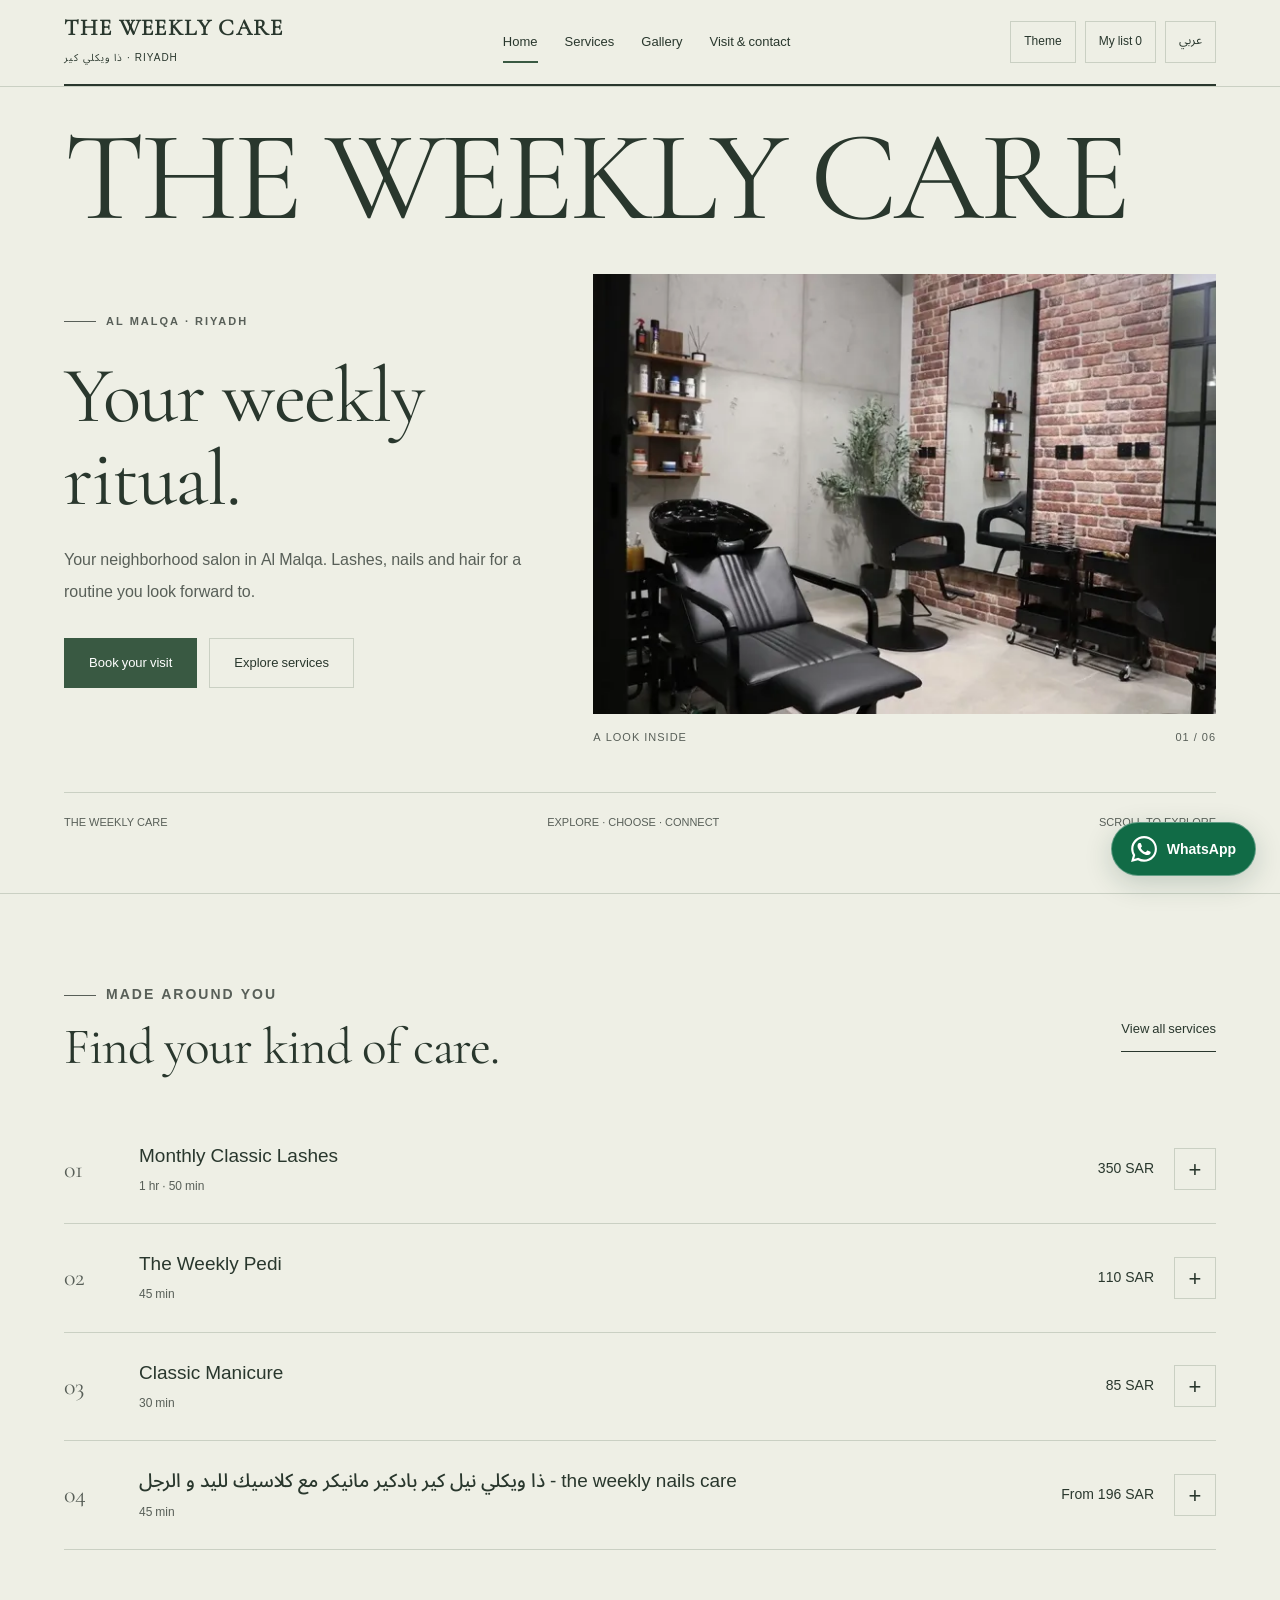
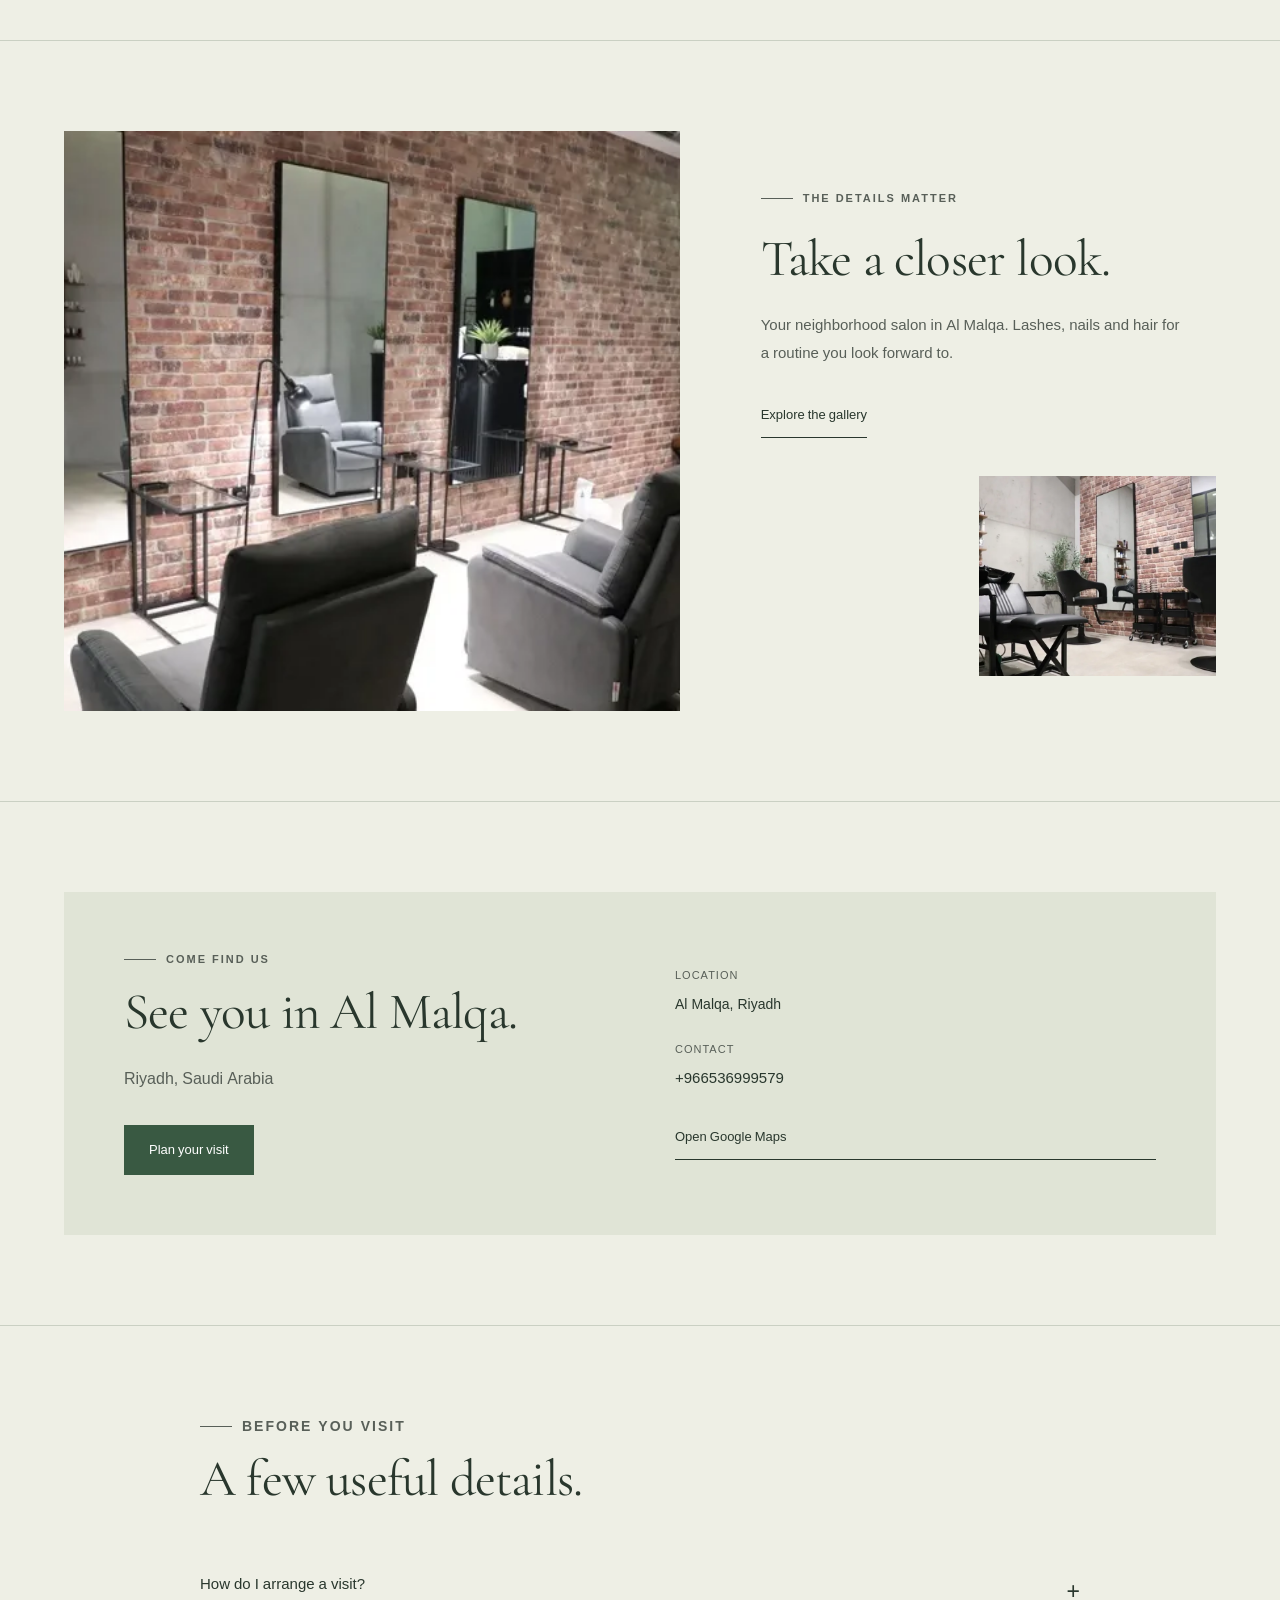
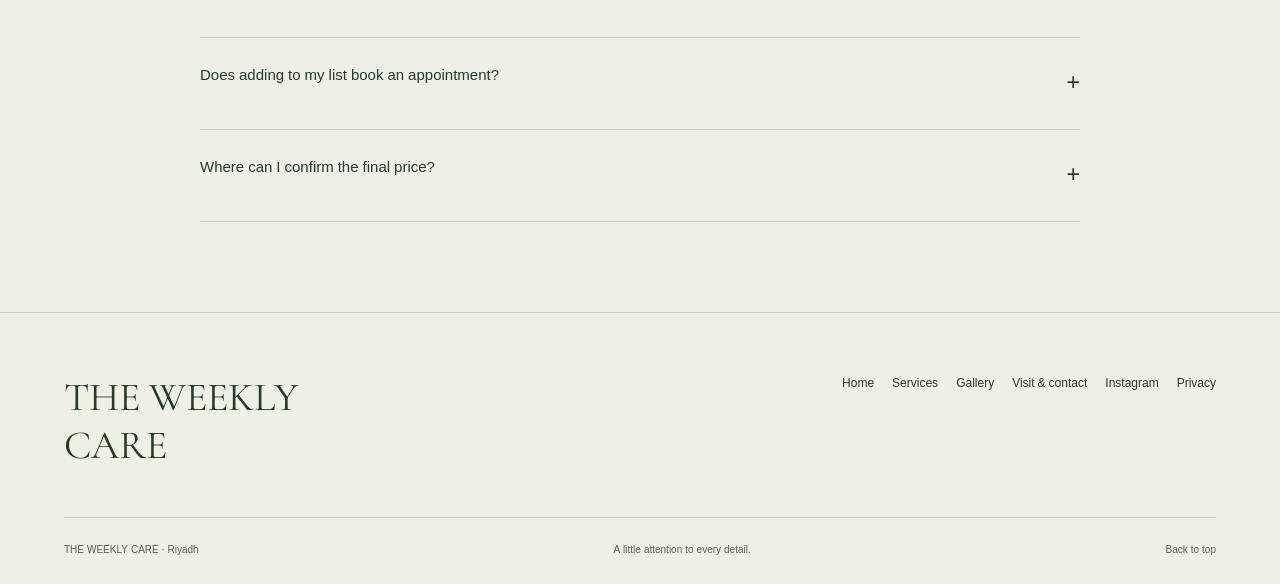
==== commit 7130da28: "Remove decorative arrows and emoji for clean professional presentation" ====
--- a/en/index.html
+++ b/en/index.html
@@ -1,2 +1,2 @@
 <!DOCTYPE html>
-<html dir="ltr" lang="en"><head><meta charset="utf-8"/><meta content="width=device-width,initial-scale=1" name="viewport"/><title>THE WEEKLY CARE | THE WEEKLY CARE — Riyadh</title><meta content="Your neighborhood salon in Al Malqa. Lashes, nails and hair for a routine you look forward to." name="description"/><meta content="noindex,nofollow" name="robots"/><meta content="#f4f1e9" name="theme-color"/><link href="https://az212z.github.io/weekly-care-riyadh/en/index.html" rel="canonical"/><meta content="THE WEEKLY CARE | THE WEEKLY CARE — Riyadh" property="og:title"/><meta content="Your neighborhood salon in Al Malqa. Lashes, nails and hair for a routine you look forward to." property="og:description"/><meta content="website" property="og:type"/><meta content="https://az212z.github.io/weekly-care-riyadh/assets/image-0.webp" property="og:image"/><meta content="https://az212z.github.io/weekly-care-riyadh/en/index.html" property="og:url"/><link href="../assets/favicon.svg" rel="icon" type="image/svg+xml"/><link href="../assets/site.css" rel="stylesheet"/><link as="font" crossorigin="" href="../assets/arabic.woff2" rel="preload" type="font/woff2"/><script defer="" src="../assets/site.js"></script></head><body class="editorial"><a class="skip" href="#main">Skip to content</a><header class="top"><div class="wrap nav"><a class="wordmark" dir="ltr" href="index.html">THE WEEKLY CARE<small>ذا ويكلي كير · RIYADH</small></a><nav aria-label="Main navigation" class="navlinks" id="navigation"><a aria-current="page" href="index.html">Home</a><a href="services.html">Services</a><a href="gallery.html">Gallery</a><a href="contact.html">Visit &amp; contact</a></nav><div class="tools"><button aria-label="Change appearance" class="bare theme-toggle" type="button">Theme</button><button class="bare saved-open" type="button">My list <span data-count="">0</span></button><a class="bare" href="../index.html" lang="ar">عربي</a><button aria-controls="navigation" aria-expanded="false" class="bare menu-toggle">Menu</button></div></div></header><main id="main"><section class="hero reveal"><div class="wrap big-type">THE WEEKLY CARE</div><div class="wrap hero-grid"><div class="hero-copy"><p class="eyebrow"><span class="line"></span>Al Malqa · RIYADH</p><h1>Your weekly ritual.</h1><p class="lede">Your neighborhood salon in Al Malqa. Lashes, nails and hair for a routine you look forward to.</p><div class="actions"><a class="btn" href="https://www.fresha.com/a/the-weekly-care-dh-wykly-kyr-riyadh-the-weekly-rrmc2678-ldhn-al-malqa-riyadh-13524-saudi-arabia-tanmrrhk">Book your visit<span aria-hidden="true">↗</span></a><a class="btn secondary" href="services.html">Explore services<span aria-hidden="true">↗</span></a></div></div><div class="hero-visual"><img alt="THE WEEKLY CARE — published photographs" class="main-image" decoding="async" fetchpriority="high" height="900" sizes="(max-width: 700px) 90vw, 50vw" src="../assets/image-0.webp" srcset="../assets/image-0-480.webp 480w, ../assets/image-0-800.webp 800w, ../assets/image-0.webp 1590w" width="1590"/><img alt="THE WEEKLY CARE — published photographs" class="secondary-image" decoding="async" height="884" loading="lazy" sizes="(max-width: 700px) 90vw, 50vw" src="../assets/image-1.webp" srcset="../assets/image-1-480.webp 480w, ../assets/image-1-800.webp 800w, ../assets/image-1.webp 1600w" width="1600"/><div class="image-caption"><span>A LOOK INSIDE</span><span>01 / 06</span></div></div></div><div class="wrap hero-foot"><span>THE WEEKLY CARE</span><span>EXPLORE · CHOOSE · CONNECT</span><a href="#discover">SCROLL TO EXPLORE ↓</a></div></section><div id="discover"></div><section class="chapter"><div class="wrap"><div class="section-head"><div><p class="eyebrow"><span class="line"></span>MADE AROUND YOU</p><h2>Find your kind of care.</h2></div><a class="textlink" href="services.html">View all services<span aria-hidden="true">↗</span></a></div><div class="service-preview"><article class="service-row" data-service="0"><span class="number">01</span><div><h3>Monthly Classic Lashes</h3><p>1 hr · 50 min</p></div><div class="row-end"><span class="price">350 SAR</span><button aria-label="Add Monthly Classic Lashes" aria-pressed="false" data-save="0" type="button">+</button></div></article><article class="service-row" data-service="1"><span class="number">02</span><div><h3>The Weekly Pedi</h3><p>45 min</p></div><div class="row-end"><span class="price">110 SAR</span><button aria-label="Add The Weekly Pedi" aria-pressed="false" data-save="1" type="button">+</button></div></article><article class="service-row" data-service="2"><span class="number">03</span><div><h3>Classic Manicure</h3><p>30 min</p></div><div class="row-end"><span class="price">85 SAR</span><button aria-label="Add Classic Manicure" aria-pressed="false" data-save="2" type="button">+</button></div></article><article class="service-row" data-service="3"><span class="number">04</span><div><h3>ذا ويكلي نيل كير بادكير  مانيكر  مع كلاسيك لليد و الرجل - the weekly nails care</h3><p>45 min</p></div><div class="row-end"><span class="price">From 196 SAR</span><button aria-label="Add ذا ويكلي نيل كير بادكير  مانيكر  مع كلاسيك لليد و الرجل - the weekly nails care" aria-pressed="false" data-save="3" type="button">+</button></div></article></div></div></section><section class="chapter"><div class="wrap space-grid"><img alt="THE WEEKLY CARE — published photographs" class="" decoding="async" height="884" loading="lazy" sizes="(max-width: 700px) 90vw, 50vw" src="../assets/image-1.webp" srcset="../assets/image-1-480.webp 480w, ../assets/image-1-800.webp 800w, ../assets/image-1.webp 1600w" width="1600"/><div class="space-copy"><p class="eyebrow"><span class="line"></span>THE DETAILS MATTER</p><h2>Take a closer look.</h2><p>Your neighborhood salon in Al Malqa. Lashes, nails and hair for a routine you look forward to.</p><a class="textlink" href="gallery.html">Explore the gallery<span aria-hidden="true">↗</span></a><div class="small-picture"><img alt="THE WEEKLY CARE — published photographs" class="" decoding="async" height="900" loading="lazy" sizes="(max-width: 700px) 90vw, 50vw" src="../assets/image-2.webp" srcset="../assets/image-2-480.webp 480w, ../assets/image-2-800.webp 800w, ../assets/image-2.webp 1254w" width="1254"/></div></div></div></section><section class="chapter"><div class="wrap visit-panel"><div><p class="eyebrow"><span class="line"></span>COME FIND US</p><h2>See you in Al Malqa.</h2><p class="lede">Riyadh, Saudi Arabia</p><a class="btn" href="contact.html">Plan your visit<span aria-hidden="true">↗</span></a></div><div class="visit-details"><div><small>LOCATION</small><p>Al Malqa, Riyadh</p></div><div><small>CONTACT</small><a dir="ltr" href="tel:+966536999579">+966536999579</a></div><a class="textlink" href="https://www.google.com/maps/search/?api=1&amp;query=24.812313079833984,46.60118865966797">Open Google Maps<span aria-hidden="true">↗</span></a></div></div></section><section class="chapter"><div class="wrap faq"><div class="section-head"><div><p class="eyebrow"><span class="line"></span>BEFORE YOU VISIT</p><h2>A few useful details.</h2></div></div><details><summary>How do I arrange a visit?</summary><p>Choose your service and continue to Fresha to review availability and complete your booking.</p></details><details><summary>Does adding to my list book an appointment?</summary><p>Your list helps you collect services of interest. Adding a service does not reserve a time; confirmation happens with the provider.</p></details><details><summary>Where can I confirm the final price?</summary><p>Published prices may vary with selected options. Review the final price and service terms when booking or confirming your enquiry.</p></details></div></section></main><footer class="footer"><div class="wrap"><div class="footer-top"><div class="footer-title" dir="ltr">THE WEEKLY CARE</div><div class="footer-links"><a href="index.html">Home</a><a href="services.html">Services</a><a href="gallery.html">Gallery</a><a href="contact.html">Visit &amp; contact</a><a href="https://www.instagram.com/theweeklycare?igsh=aG9mN3R3YmlqY2Jw&amp;utm_source=qr">Instagram ↗</a><a href="privacy.html">Privacy</a></div></div><div class="footer-bottom"><span>THE WEEKLY CARE · Riyadh</span><span>A little attention to every detail.</span><a href="#main">Back to top ↑</a></div></div></footer><div class="mobile-dock"><a class="btn" href="https://www.fresha.com/a/the-weekly-care-dh-wykly-kyr-riyadh-the-weekly-rrmc2678-ldhn-al-malqa-riyadh-13524-saudi-arabia-tanmrrhk">Book your visit<span aria-hidden="true">↗</span></a><button class="bare saved-open">My list <span data-count="">0</span></button></div><dialog aria-labelledby="saved-title" class="dialog" id="saved-dialog"><div class="dialog-head"><h2 id="saved-title">Your interest list</h2><button aria-label="Close" class="close-dialog" data-close="">×</button></div><p class="note">Saved on your device to help with an enquiry. This is not a confirmed booking or order.</p><ul class="saved-items"></ul><div class="actions"><a class="btn" href="#" id="saved-wa">Ask on WhatsApp</a><button class="btn secondary" id="copy-list">Copy list</button></div></dialog><dialog aria-labelledby="lightbox-caption" class="dialog lightbox" id="lightbox"><div class="dialog-head"><p id="lightbox-caption"></p><button aria-label="Close photo" class="close-dialog" data-close="">×</button></div><img alt="" id="lightbox-image"/></dialog><div class="toast" hidden="" role="status"></div><script id="site-data" type="application/json">{"slug": "weekly-care-riyadh", "name": "ذا ويكلي كير", "phone": "966536999579", "services": [{"name": "رموش كلاسيكية شهرية | Monthly Classic Lashes", "category": "مختارات | Featured", "price": 350, "variable": false, "duration": "PT1H50M", "url": "https://www.fresha.com/a/the-weekly-care-dh-wykly-kyr-riyadh-the-weekly-rrmc2678-ldhn-al-malqa-riyadh-13524-saudi-arabia-tanmrrhk/booking?offerItemId=s:24422898"}, {"name": "ذا ويكلي بدكير  | The Weekly Pedi", "category": "مختارات | Featured", "price": 110, "variable": false, "duration": "PT45M", "url": "https://www.fresha.com/a/the-weekly-care-dh-wykly-kyr-riyadh-the-weekly-rrmc2678-ldhn-al-malqa-riyadh-13524-saudi-arabia-tanmrrhk/booking?offerItemId=s:24423070"}, {"name": "كلاسيك مانكير | Classic Manicure", "category": "مختارات | Featured", "price": 85, "variable": false, "duration": "PT30M", "url": "https://www.fresha.com/a/the-weekly-care-dh-wykly-kyr-riyadh-the-weekly-rrmc2678-ldhn-al-malqa-riyadh-13524-saudi-arabia-tanmrrhk/booking?offerItemId=s:24423069"}, {"name": "ذا ويكلي نيل كير بادكير  مانيكر  مع كلاسيك لليد و الرجل - the weekly nails care", "category": "مختارات | Featured", "price": 196, "variable": true, "duration": "PT45M", "url": "https://www.fresha.com/a/the-weekly-care-dh-wykly-kyr-riyadh-the-weekly-rrmc2678-ldhn-al-malqa-riyadh-13524-saudi-arabia-tanmrrhk/booking?offerItemId=p:1907544"}, {"name": "رموش ماسكارا افكت شهرية | Monthly Mascara Effect Lashes", "category": "تركيب رموش | Lash Extensions", "price": 400, "variable": false, "duration": "PT1H50M", "url": "https://www.fresha.com/a/the-weekly-care-dh-wykly-kyr-riyadh-the-weekly-rrmc2678-ldhn-al-malqa-riyadh-13524-saudi-arabia-tanmrrhk/booking?offerItemId=s:24422896"}, {"name": "رموش هايبرد شهرية | Monthly Hybrid Lashes", "category": "تركيب رموش | Lash Extensions", "price": 450, "variable": false, "duration": "PT1H50M", "url": "https://www.fresha.com/a/the-weekly-care-dh-wykly-kyr-riyadh-the-weekly-rrmc2678-ldhn-al-malqa-riyadh-13524-saudi-arabia-tanmrrhk/booking?offerItemId=s:24422888"}, {"name": "رموش كثيفة شهرية | Monthly Volume Lashes", "category": "تركيب رموش | Lash Extensions", "price": 550, "variable": false, "duration": "PT1H50M", "url": "https://www.fresha.com/a/the-weekly-care-dh-wykly-kyr-riyadh-the-weekly-rrmc2678-ldhn-al-malqa-riyadh-13524-saudi-arabia-tanmrrhk/booking?offerItemId=s:24422884"}, {"name": "رموش حرير شهرية | Monthly Silk Lashes", "category": "تركيب رموش | Lash Extensions", "price": 600, "variable": false, "duration": "PT1H55M", "url": "https://www.fresha.com/a/the-weekly-care-dh-wykly-kyr-riyadh-the-weekly-rrmc2678-ldhn-al-malqa-riyadh-13524-saudi-arabia-tanmrrhk/booking?offerItemId=s:24422809"}, {"name": "رتوش رموش كلاسيكية | Refill Classic Lashes", "category": "تركيب رموش | Lash Extensions", "price": 250, "variable": false, "duration": "PT1H50M", "url": "https://www.fresha.com/a/the-weekly-care-dh-wykly-kyr-riyadh-the-weekly-rrmc2678-ldhn-al-malqa-riyadh-13524-saudi-arabia-tanmrrhk/booking?offerItemId=s:24422788"}, {"name": "رتوش ماسكارا افكت | Refill Mascara Effect Lashes", "category": "تركيب رموش | Lash Extensions", "price": 280, "variable": false, "duration": "PT1H50M", "url": "https://www.fresha.com/a/the-weekly-care-dh-wykly-kyr-riyadh-the-weekly-rrmc2678-ldhn-al-malqa-riyadh-13524-saudi-arabia-tanmrrhk/booking?offerItemId=s:24422786"}, {"name": "رتوش هايبرد | Refill Hybrid Lashes", "category": "تركيب رموش | Lash Extensions", "price": 300, "variable": false, "duration": "PT1H50M", "url": "https://www.fresha.com/a/the-weekly-care-dh-wykly-kyr-riyadh-the-weekly-rrmc2678-ldhn-al-malqa-riyadh-13524-saudi-arabia-tanmrrhk/booking?offerItemId=s:24419531"}, {"name": "رتوش كثيفة | Refill Volume Lashes", "category": "تركيب رموش | Lash Extensions", "price": 320, "variable": false, "duration": "PT1H50M", "url": "https://www.fresha.com/a/the-weekly-care-dh-wykly-kyr-riyadh-the-weekly-rrmc2678-ldhn-al-malqa-riyadh-13524-saudi-arabia-tanmrrhk/booking?offerItemId=s:24419530"}, {"name": "رتوش حرير | Refill Silk Lashes", "category": "تركيب رموش | Lash Extensions", "price": 350, "variable": false, "duration": "PT1H50M", "url": "https://www.fresha.com/a/the-weekly-care-dh-wykly-kyr-riyadh-the-weekly-rrmc2678-ldhn-al-malqa-riyadh-13524-saudi-arabia-tanmrrhk/booking?offerItemId=s:24419527"}, {"name": "إزالة رموش | Lash Removal", "category": "تركيب رموش | Lash Extensions", "price": 80, "variable": false, "duration": "PT30M", "url": "https://www.fresha.com/a/the-weekly-care-dh-wykly-kyr-riyadh-the-weekly-rrmc2678-ldhn-al-malqa-riyadh-13524-saudi-arabia-tanmrrhk/booking?offerItemId=s:24419522"}, {"name": "ذا ويكلي مانكير سبا | The Weekly Mani Spa", "category": "العناية باليد والقدم | Hand & Feet Care", "price": 110, "variable": false, "duration": "PT45M", "url": "https://www.fresha.com/a/the-weekly-care-dh-wykly-kyr-riyadh-the-weekly-rrmc2678-ldhn-al-malqa-riyadh-13524-saudi-arabia-tanmrrhk/booking?offerItemId=s:24423072"}, {"name": "كلاسيك بدكير | Classic Pedicure", "category": "العناية باليد والقدم | Hand & Feet Care", "price": 85, "variable": false, "duration": "PT45M", "url": "https://www.fresha.com/a/the-weekly-care-dh-wykly-kyr-riyadh-the-weekly-rrmc2678-ldhn-al-malqa-riyadh-13524-saudi-arabia-tanmrrhk/booking?offerItemId=s:24423066"}, {"name": "مانكير روسي | Russian Manicure", "category": "العناية باليد والقدم | Hand & Feet Care", "price": 100, "variable": false, "duration": "PT45M", "url": "https://www.fresha.com/a/the-weekly-care-dh-wykly-kyr-riyadh-the-weekly-rrmc2678-ldhn-al-malqa-riyadh-13524-saudi-arabia-tanmrrhk/booking?offerItemId=s:24423059"}, {"name": "بدكير روسي | Russian Pedicure", "category": "العناية باليد والقدم | Hand & Feet Care", "price": 100, "variable": false, "duration": "PT45M", "url": "https://www.fresha.com/a/the-weekly-care-dh-wykly-kyr-riyadh-the-weekly-rrmc2678-ldhn-al-malqa-riyadh-13524-saudi-arabia-tanmrrhk/booking?offerItemId=s:24423056"}, {"name": "مساج | Massage", "category": "العناية باليد والقدم | Hand & Feet Care", "price": 50, "variable": false, "duration": "PT15M", "url": "https://www.fresha.com/a/the-weekly-care-dh-wykly-kyr-riyadh-the-weekly-rrmc2678-ldhn-al-malqa-riyadh-13524-saudi-arabia-tanmrrhk/booking?offerItemId=s:24423051"}, {"name": "ماسك مرطب لليد أو الرجل | Moisturizing Mask – Hand or Feet", "category": "العناية باليد والقدم | Hand & Feet Care", "price": 20, "variable": false, "duration": "PT20M", "url": "https://www.fresha.com/a/the-weekly-care-dh-wykly-kyr-riyadh-the-weekly-rrmc2678-ldhn-al-malqa-riyadh-13524-saudi-arabia-tanmrrhk/booking?offerItemId=s:24423049"}, {"name": "ذا ويكلي بياب | The Weekly BIAB", "category": "المناكير | Polish", "price": 250, "variable": false, "duration": "PT1H30M", "url": "https://www.fresha.com/a/the-weekly-care-dh-wykly-kyr-riyadh-the-weekly-rrmc2678-ldhn-al-malqa-riyadh-13524-saudi-arabia-tanmrrhk/booking?offerItemId=s:24423036"}, {"name": "ذا ويكلي جل | The Weekly Gel", "category": "المناكير | Polish", "price": 140, "variable": false, "duration": "PT1H30M", "url": "https://www.fresha.com/a/the-weekly-care-dh-wykly-kyr-riyadh-the-weekly-rrmc2678-ldhn-al-malqa-riyadh-13524-saudi-arabia-tanmrrhk/booking?offerItemId=s:24423031"}, {"name": "لون جل فرنش | Gel French", "category": "المناكير | Polish", "price": 120, "variable": false, "duration": "PT1H30M", "url": "https://www.fresha.com/a/the-weekly-care-dh-wykly-kyr-riyadh-the-weekly-rrmc2678-ldhn-al-malqa-riyadh-13524-saudi-arabia-tanmrrhk/booking?offerItemId=s:24423029"}, {"name": "لون جل اومبري | Gel Ombre", "category": "المناكير | Polish", "price": 120, "variable": false, "duration": "PT1H30M", "url": "https://www.fresha.com/a/the-weekly-care-dh-wykly-kyr-riyadh-the-weekly-rrmc2678-ldhn-al-malqa-riyadh-13524-saudi-arabia-tanmrrhk/booking?offerItemId=s:24423026"}, {"name": "لون جل كات اي | Gel Cat Eye", "category": "المناكير | Polish", "price": 120, "variable": false, "duration": "PT1H30M", "url": "https://www.fresha.com/a/the-weekly-care-dh-wykly-kyr-riyadh-the-weekly-rrmc2678-ldhn-al-malqa-riyadh-13524-saudi-arabia-tanmrrhk/booking?offerItemId=s:24423020"}, {"name": "لون جل كروم | Chrome Gel", "category": "المناكير | Polish", "price": 120, "variable": false, "duration": "PT1H30M", "url": "https://www.fresha.com/a/the-weekly-care-dh-wykly-kyr-riyadh-the-weekly-rrmc2678-ldhn-al-malqa-riyadh-13524-saudi-arabia-tanmrrhk/booking?offerItemId=s:24423017"}, {"name": "لون جل | Gel Color", "category": "المناكير | Polish", "price": 80, "variable": false, "duration": "PT1H30M", "url": "https://www.fresha.com/a/the-weekly-care-dh-wykly-kyr-riyadh-the-weekly-rrmc2678-ldhn-al-malqa-riyadh-13524-saudi-arabia-tanmrrhk/booking?offerItemId=s:24423013"}, {"name": "لون كلاسيك فرنش | Classic French Color", "category": "المناكير | Polish", "price": 80, "variable": false, "duration": "PT1H30M", "url": "https://www.fresha.com/a/the-weekly-care-dh-wykly-kyr-riyadh-the-weekly-rrmc2678-ldhn-al-malqa-riyadh-13524-saudi-arabia-tanmrrhk/booking?offerItemId=s:24423008"}, {"name": "لون كلاسيك | Classic Color", "category": "المناكير | Polish", "price": 40, "variable": false, "duration": "PT15M", "url": "https://www.fresha.com/a/the-weekly-care-dh-wykly-kyr-riyadh-the-weekly-rrmc2678-ldhn-al-malqa-riyadh-13524-saudi-arabia-tanmrrhk/booking?offerItemId=s:24423006"}, {"name": "فايبر جلاس مع بياب | Fiber Glass Extension & BIAB", "category": "تركيب أظافر | Nail Extensions", "price": 350, "variable": false, "duration": "PT3H", "url": "https://www.fresha.com/a/the-weekly-care-dh-wykly-kyr-riyadh-the-weekly-rrmc2678-ldhn-al-malqa-riyadh-13524-saudi-arabia-tanmrrhk/booking?offerItemId=s:24422945"}, {"name": "أظافر اسبوعية جاهزه للتركيب مع لون جل | Press on Weekly Nails with gel color", "category": "تركيب أظافر | Nail Extensions", "price": 225, "variable": false, "duration": "PT1H30M", "url": "https://www.fresha.com/a/the-weekly-care-dh-wykly-kyr-riyadh-the-weekly-rrmc2678-ldhn-al-malqa-riyadh-13524-saudi-arabia-tanmrrhk/booking?offerItemId=s:24422943"}, {"name": "إعادة تعبئة هارد جل | Hard Gel Refill", "category": "تركيب أظافر | Nail Extensions", "price": 250, "variable": false, "duration": "PT1H30M", "url": "https://www.fresha.com/a/the-weekly-care-dh-wykly-kyr-riyadh-the-weekly-rrmc2678-ldhn-al-malqa-riyadh-13524-saudi-arabia-tanmrrhk/booking?offerItemId=s:24422941"}, {"name": "أظافر اسبوعية جاهزه للتركيب مع لون كلاسيك | Press on Weekly Nails with classic color", "category": "تركيب أظافر | Nail Extensions", "price": 175, "variable": false, "duration": "PT1H30M", "url": "https://www.fresha.com/a/the-weekly-care-dh-wykly-kyr-riyadh-the-weekly-rrmc2678-ldhn-al-malqa-riyadh-13524-saudi-arabia-tanmrrhk/booking?offerItemId=s:24514238"}, {"name": "إعادة تعبئة فايبر جلاس | Fiber Glass Refill", "category": "تركيب أظافر | Nail Extensions", "price": 250, "variable": false, "duration": "PT1H", "url": "https://www.fresha.com/a/the-weekly-care-dh-wykly-kyr-riyadh-the-weekly-rrmc2678-ldhn-al-malqa-riyadh-13524-saudi-arabia-tanmrrhk/booking?offerItemId=s:24422939"}, {"name": "ترميم ظفر مكسور | Repair a Broken Nail", "category": "تركيب أظافر | Nail Extensions", "price": 40, "variable": false, "duration": "PT10M", "url": "https://www.fresha.com/a/the-weekly-care-dh-wykly-kyr-riyadh-the-weekly-rrmc2678-ldhn-al-malqa-riyadh-13524-saudi-arabia-tanmrrhk/booking?offerItemId=s:24422936"}, {"name": "ازالة جل أو أظافر أسبوعية | Gel or Weekly Nails Removal", "category": "الإزالة | Removal", "price": 80, "variable": false, "duration": "PT30M", "url": "https://www.fresha.com/a/the-weekly-care-dh-wykly-kyr-riyadh-the-weekly-rrmc2678-ldhn-al-malqa-riyadh-13524-saudi-arabia-tanmrrhk/booking?offerItemId=s:24422927"}, {"name": "ازالة بياب أو تركيب | BIAB or Nail Extensions Removal", "category": "الإزالة | Removal", "price": 120, "variable": false, "duration": "PT1H", "url": "https://www.fresha.com/a/the-weekly-care-dh-wykly-kyr-riyadh-the-weekly-rrmc2678-ldhn-al-malqa-riyadh-13524-saudi-arabia-tanmrrhk/booking?offerItemId=s:24422926"}, {"name": "تنظيف بشره - facial", "category": "العناية بالبشرة | Skin Care", "price": 150, "variable": false, "duration": "PT1H20M", "url": "https://www.fresha.com/a/the-weekly-care-dh-wykly-kyr-riyadh-the-weekly-rrmc2678-ldhn-al-malqa-riyadh-13524-saudi-arabia-tanmrrhk/booking?offerItemId=s:25113154"}, {"name": "تنسيق وفتلة حواجب | Eyebrow Shaping & Threading", "category": "العناية بالبشرة | Skin Care", "price": 70, "variable": false, "duration": "PT15M", "url": "https://www.fresha.com/a/the-weekly-care-dh-wykly-kyr-riyadh-the-weekly-rrmc2678-ldhn-al-malqa-riyadh-13524-saudi-arabia-tanmrrhk/booking?offerItemId=s:24422924"}, {"name": "تشقير حواجب | Eyebrow Bleaching", "category": "العناية بالبشرة | Skin Care", "price": 80, "variable": false, "duration": "PT15M", "url": "https://www.fresha.com/a/the-weekly-care-dh-wykly-kyr-riyadh-the-weekly-rrmc2678-ldhn-al-malqa-riyadh-13524-saudi-arabia-tanmrrhk/booking?offerItemId=s:24422921"}, {"name": "إزالة شعر فوق الشفة | Upper Lip Hair Removal", "category": "العناية بالبشرة | Skin Care", "price": 50, "variable": false, "duration": "PT15M", "url": "https://www.fresha.com/a/the-weekly-care-dh-wykly-kyr-riyadh-the-weekly-rrmc2678-ldhn-al-malqa-riyadh-13524-saudi-arabia-tanmrrhk/booking?offerItemId=s:24422918"}, {"name": "واكس أو فتلة وجه | Full Face Wax or Threading", "category": "العناية بالبشرة | Skin Care", "price": 100, "variable": false, "duration": "PT30M", "url": "https://www.fresha.com/a/the-weekly-care-dh-wykly-kyr-riyadh-the-weekly-rrmc2678-ldhn-al-malqa-riyadh-13524-saudi-arabia-tanmrrhk/booking?offerItemId=s:24422915"}, {"name": "صبغة رموش | Lash Tint", "category": "العناية بالبشرة | Skin Care", "price": 40, "variable": false, "duration": "PT20M", "url": "https://www.fresha.com/a/the-weekly-care-dh-wykly-kyr-riyadh-the-weekly-rrmc2678-ldhn-al-malqa-riyadh-13524-saudi-arabia-tanmrrhk/booking?offerItemId=s:24422909"}, {"name": "صبغة حواجب | Eyebrow Tint", "category": "العناية بالبشرة | Skin Care", "price": 40, "variable": false, "duration": "PT20M", "url": "https://www.fresha.com/a/the-weekly-care-dh-wykly-kyr-riyadh-the-weekly-rrmc2678-ldhn-al-malqa-riyadh-13524-saudi-arabia-tanmrrhk/booking?offerItemId=s:24422907"}, {"name": "سشوار ستريت | Straight Blow Dry", "category": "سشوار | Blow Dry", "price": 80, "variable": true, "duration": "PT1H", "url": "https://www.fresha.com/a/the-weekly-care-dh-wykly-kyr-riyadh-the-weekly-rrmc2678-ldhn-al-malqa-riyadh-13524-saudi-arabia-tanmrrhk/booking?offerItemId=s:24419488"}, {"name": "ويفي فير | Wavy Fair", "category": "سشوار | Blow Dry", "price": 150, "variable": true, "duration": "PT1H30M", "url": "https://www.fresha.com/a/the-weekly-care-dh-wykly-kyr-riyadh-the-weekly-rrmc2678-ldhn-al-malqa-riyadh-13524-saudi-arabia-tanmrrhk/booking?offerItemId=s:24419486"}, {"name": "بنس | Hair Pin", "category": "سشوار | Blow Dry", "price": 5, "variable": false, "duration": "PT1H", "url": "https://www.fresha.com/a/the-weekly-care-dh-wykly-kyr-riyadh-the-weekly-rrmc2678-ldhn-al-malqa-riyadh-13524-saudi-arabia-tanmrrhk/booking?offerItemId=s:24419483"}, {"name": "ذا ويكلي هير كير - The weekly hair care", "category": "معالجات الشعر | Hair Treatments", "price": 200, "variable": false, "duration": "PT1H", "url": "https://www.fresha.com/a/the-weekly-care-dh-wykly-kyr-riyadh-the-weekly-rrmc2678-ldhn-al-malqa-riyadh-13524-saudi-arabia-tanmrrhk/booking?offerItemId=s:24666356"}, {"name": "معالج البي بي كريم | BB Cream Treatment", "category": "معالجات الشعر | Hair Treatments", "price": 800, "variable": true, "duration": "PT2H", "url": "https://www.fresha.com/a/the-weekly-care-dh-wykly-kyr-riyadh-the-weekly-rrmc2678-ldhn-al-malqa-riyadh-13524-saudi-arabia-tanmrrhk/booking?offerItemId=s:24419496"}, {"name": "جذور | Roots", "category": "صبغة الشعر | Hair Color", "price": 120, "variable": false, "duration": "PT2H", "url": "https://www.fresha.com/a/the-weekly-care-dh-wykly-kyr-riyadh-the-weekly-rrmc2678-ldhn-al-malqa-riyadh-13524-saudi-arabia-tanmrrhk/booking?offerItemId=s:24419476"}, {"name": "صبغة لون واحد | One Color", "category": "صبغة الشعر | Hair Color", "price": 300, "variable": true, "duration": "PT2H", "url": "https://www.fresha.com/a/the-weekly-care-dh-wykly-kyr-riyadh-the-weekly-rrmc2678-ldhn-al-malqa-riyadh-13524-saudi-arabia-tanmrrhk/booking?offerItemId=s:24419467"}, {"name": "رنساج | Hair Rinsage", "category": "صبغة الشعر | Hair Color", "price": 200, "variable": true, "duration": "PT2H", "url": "https://www.fresha.com/a/the-weekly-care-dh-wykly-kyr-riyadh-the-weekly-rrmc2678-ldhn-al-malqa-riyadh-13524-saudi-arabia-tanmrrhk/booking?offerItemId=s:24419458"}, {"name": "جلسة K18", "category": "العناية بالشعر | Hair Care", "price": 80, "variable": false, "duration": "PT30M", "url": "https://www.fresha.com/a/the-weekly-care-dh-wykly-kyr-riyadh-the-weekly-rrmc2678-ldhn-al-malqa-riyadh-13524-saudi-arabia-tanmrrhk/booking?offerItemId=s:24765060"}, {"name": "غسيل وتجفيف | Hair Wash & Dry", "category": "العناية بالشعر | Hair Care", "price": 50, "variable": false, "duration": "PT30M", "url": "https://www.fresha.com/a/the-weekly-care-dh-wykly-kyr-riyadh-the-weekly-rrmc2678-ldhn-al-malqa-riyadh-13524-saudi-arabia-tanmrrhk/booking?offerItemId=s:24419518"}, {"name": "قص أطراف | Hair Trim", "category": "العناية بالشعر | Hair Care", "price": 50, "variable": false, "duration": "PT30M", "url": "https://www.fresha.com/a/the-weekly-care-dh-wykly-kyr-riyadh-the-weekly-rrmc2678-ldhn-al-malqa-riyadh-13524-saudi-arabia-tanmrrhk/booking?offerItemId=s:24419515"}, {"name": "سكرب فروة الرأس كلارا بالنعناع | Clara Hair Detox (Mint)", "category": "العناية بالشعر | Hair Care", "price": 150, "variable": false, "duration": "PT45M", "url": "https://www.fresha.com/a/the-weekly-care-dh-wykly-kyr-riyadh-the-weekly-rrmc2678-ldhn-al-malqa-riyadh-13524-saudi-arabia-tanmrrhk/booking?offerItemId=s:24419514"}]}</script><style id="wa-float-style">.wa-float{position:fixed;inset-inline-end:24px;bottom:calc(24px + env(safe-area-inset-bottom,0px));z-index:40;display:inline-flex;align-items:center;justify-content:center;gap:10px;min-height:54px;padding:12px 19px;border:1px solid #ffffff55;border-radius:999px;background:#116b46;color:#fff!important;font-family:inherit;font-size:14px;font-weight:600;line-height:1.5;text-decoration:none!important;box-shadow:0 8px 28px #12382930;isolation:isolate;transition:transform .2s,background .2s,box-shadow .2s}.wa-float svg{display:block;width:26px;height:26px;flex:none}.wa-float:hover{background:#095837;transform:translateY(-3px);box-shadow:0 12px 32px #12382940}.wa-float:focus-visible{outline:3px solid #116b46;outline-offset:5px;box-shadow:0 0 0 3px #fff}.wa-float span{white-space:nowrap}@media(max-width:900px){.wa-float{inset-inline-end:16px;bottom:calc(18px + env(safe-area-inset-bottom,0px));padding:11px 16px;min-height:50px;font-size:13px}.wa-float.wa-above-dock{bottom:calc(92px + env(safe-area-inset-bottom,0px))}}@media(prefers-reduced-motion:reduce){.wa-float{transition:none}.wa-float:hover{transform:none}}@media print{.wa-float{display:none}}</style><a aria-label="Chat on WhatsApp" class="wa-float wa-above-dock" href="https://wa.me/966536999579" rel="noopener noreferrer" target="_blank"><svg aria-hidden="true" fill="currentColor" viewbox="0 0 24 24"><path d="M20.52 3.48A11.87 11.87 0 0012.05 0C5.5 0 .17 5.33.17 11.88c0 2.09.55 4.14 1.58 5.95L.07 24l6.31-1.66a11.89 11.89 0 005.67 1.44h.01c6.55 0 11.88-5.33 11.88-11.88 0-3.17-1.24-6.16-3.42-8.42zM12.05 21.77a9.85 9.85 0 01-5.02-1.37l-.36-.21-3.74.98 1-3.64-.24-.37a9.86 9.86 0 01-1.51-5.28c0-5.45 4.44-9.89 9.9-9.89a9.83 9.83 0 017 2.9 9.85 9.85 0 012.89 7c0 5.45-4.44 9.88-9.92 9.88zm5.42-7.41c-.3-.15-1.76-.87-2.03-.97-.27-.1-.47-.15-.67.15-.2.3-.77.97-.94 1.17-.18.2-.35.22-.65.07-.3-.15-1.25-.46-2.38-1.47-.88-.78-1.48-1.75-1.65-2.05-.17-.3-.02-.46.13-.6.13-.13.3-.35.45-.52.15-.18.2-.3.3-.5.1-.2.05-.37-.03-.52-.07-.15-.67-1.61-.91-2.2-.24-.58-.49-.5-.67-.51h-.57c-.2 0-.52.08-.79.37-.27.3-1.04 1.02-1.04 2.48 0 1.47 1.07 2.89 1.22 3.09.15.2 2.1 3.2 5.08 4.49.71.31 1.27.5 1.7.63.72.23 1.37.2 1.89.12.58-.09 1.76-.72 2.01-1.42.25-.69.25-1.29.18-1.41-.08-.13-.27-.2-.57-.35z"></path></svg><span>WhatsApp</span></a></body></html>+<html dir="ltr" lang="en"><head><meta charset="utf-8"/><meta content="width=device-width,initial-scale=1" name="viewport"/><title>THE WEEKLY CARE | THE WEEKLY CARE — Riyadh</title><meta content="Your neighborhood salon in Al Malqa. Lashes, nails and hair for a routine you look forward to." name="description"/><meta content="noindex,nofollow" name="robots"/><meta content="#f4f1e9" name="theme-color"/><link href="https://az212z.github.io/weekly-care-riyadh/en/index.html" rel="canonical"/><meta content="THE WEEKLY CARE | THE WEEKLY CARE — Riyadh" property="og:title"/><meta content="Your neighborhood salon in Al Malqa. Lashes, nails and hair for a routine you look forward to." property="og:description"/><meta content="website" property="og:type"/><meta content="https://az212z.github.io/weekly-care-riyadh/assets/image-0.webp" property="og:image"/><meta content="https://az212z.github.io/weekly-care-riyadh/en/index.html" property="og:url"/><link href="../assets/favicon.svg" rel="icon" type="image/svg+xml"/><link href="../assets/site.css" rel="stylesheet"/><link as="font" crossorigin="" href="../assets/arabic.woff2" rel="preload" type="font/woff2"/><script defer="" src="../assets/site.js"></script></head><body class="editorial"><a class="skip" href="#main">Skip to content</a><header class="top"><div class="wrap nav"><a class="wordmark" dir="ltr" href="index.html">THE WEEKLY CARE<small>ذا ويكلي كير · RIYADH</small></a><nav aria-label="Main navigation" class="navlinks" id="navigation"><a aria-current="page" href="index.html">Home</a><a href="services.html">Services</a><a href="gallery.html">Gallery</a><a href="contact.html">Visit &amp; contact</a></nav><div class="tools"><button aria-label="Change appearance" class="bare theme-toggle" type="button">Theme</button><button class="bare saved-open" type="button">My list <span data-count="">0</span></button><a class="bare" href="../index.html" lang="ar">عربي</a><button aria-controls="navigation" aria-expanded="false" class="bare menu-toggle">Menu</button></div></div></header><main id="main"><section class="hero reveal"><div class="wrap big-type">THE WEEKLY CARE</div><div class="wrap hero-grid"><div class="hero-copy"><p class="eyebrow"><span class="line"></span>Al Malqa · RIYADH</p><h1>Your weekly ritual.</h1><p class="lede">Your neighborhood salon in Al Malqa. Lashes, nails and hair for a routine you look forward to.</p><div class="actions"><a class="btn" href="https://www.fresha.com/a/the-weekly-care-dh-wykly-kyr-riyadh-the-weekly-rrmc2678-ldhn-al-malqa-riyadh-13524-saudi-arabia-tanmrrhk">Book your visit</a><a class="btn secondary" href="services.html">Explore services</a></div></div><div class="hero-visual"><img alt="THE WEEKLY CARE — published photographs" class="main-image" decoding="async" fetchpriority="high" height="900" sizes="(max-width: 700px) 90vw, 50vw" src="../assets/image-0.webp" srcset="../assets/image-0-480.webp 480w, ../assets/image-0-800.webp 800w, ../assets/image-0.webp 1590w" width="1590"/><img alt="THE WEEKLY CARE — published photographs" class="secondary-image" decoding="async" height="884" loading="lazy" sizes="(max-width: 700px) 90vw, 50vw" src="../assets/image-1.webp" srcset="../assets/image-1-480.webp 480w, ../assets/image-1-800.webp 800w, ../assets/image-1.webp 1600w" width="1600"/><div class="image-caption"><span>A LOOK INSIDE</span><span>01 / 06</span></div></div></div><div class="wrap hero-foot"><span>THE WEEKLY CARE</span><span>EXPLORE · CHOOSE · CONNECT</span><a href="#discover">SCROLL TO EXPLORE </a></div></section><div id="discover"></div><section class="chapter"><div class="wrap"><div class="section-head"><div><p class="eyebrow"><span class="line"></span>MADE AROUND YOU</p><h2>Find your kind of care.</h2></div><a class="textlink" href="services.html">View all services</a></div><div class="service-preview"><article class="service-row" data-service="0"><span class="number">01</span><div><h3>Monthly Classic Lashes</h3><p>1 hr · 50 min</p></div><div class="row-end"><span class="price">350 SAR</span><button aria-label="Add Monthly Classic Lashes" aria-pressed="false" data-save="0" type="button">+</button></div></article><article class="service-row" data-service="1"><span class="number">02</span><div><h3>The Weekly Pedi</h3><p>45 min</p></div><div class="row-end"><span class="price">110 SAR</span><button aria-label="Add The Weekly Pedi" aria-pressed="false" data-save="1" type="button">+</button></div></article><article class="service-row" data-service="2"><span class="number">03</span><div><h3>Classic Manicure</h3><p>30 min</p></div><div class="row-end"><span class="price">85 SAR</span><button aria-label="Add Classic Manicure" aria-pressed="false" data-save="2" type="button">+</button></div></article><article class="service-row" data-service="3"><span class="number">04</span><div><h3>ذا ويكلي نيل كير بادكير  مانيكر  مع كلاسيك لليد و الرجل - the weekly nails care</h3><p>45 min</p></div><div class="row-end"><span class="price">From 196 SAR</span><button aria-label="Add ذا ويكلي نيل كير بادكير  مانيكر  مع كلاسيك لليد و الرجل - the weekly nails care" aria-pressed="false" data-save="3" type="button">+</button></div></article></div></div></section><section class="chapter"><div class="wrap space-grid"><img alt="THE WEEKLY CARE — published photographs" class="" decoding="async" height="884" loading="lazy" sizes="(max-width: 700px) 90vw, 50vw" src="../assets/image-1.webp" srcset="../assets/image-1-480.webp 480w, ../assets/image-1-800.webp 800w, ../assets/image-1.webp 1600w" width="1600"/><div class="space-copy"><p class="eyebrow"><span class="line"></span>THE DETAILS MATTER</p><h2>Take a closer look.</h2><p>Your neighborhood salon in Al Malqa. Lashes, nails and hair for a routine you look forward to.</p><a class="textlink" href="gallery.html">Explore the gallery</a><div class="small-picture"><img alt="THE WEEKLY CARE — published photographs" class="" decoding="async" height="900" loading="lazy" sizes="(max-width: 700px) 90vw, 50vw" src="../assets/image-2.webp" srcset="../assets/image-2-480.webp 480w, ../assets/image-2-800.webp 800w, ../assets/image-2.webp 1254w" width="1254"/></div></div></div></section><section class="chapter"><div class="wrap visit-panel"><div><p class="eyebrow"><span class="line"></span>COME FIND US</p><h2>See you in Al Malqa.</h2><p class="lede">Riyadh, Saudi Arabia</p><a class="btn" href="contact.html">Plan your visit</a></div><div class="visit-details"><div><small>LOCATION</small><p>Al Malqa, Riyadh</p></div><div><small>CONTACT</small><a dir="ltr" href="tel:+966536999579">+966536999579</a></div><a class="textlink" href="https://www.google.com/maps/search/?api=1&amp;query=24.812313079833984,46.60118865966797">Open Google Maps</a></div></div></section><section class="chapter"><div class="wrap faq"><div class="section-head"><div><p class="eyebrow"><span class="line"></span>BEFORE YOU VISIT</p><h2>A few useful details.</h2></div></div><details><summary>How do I arrange a visit?</summary><p>Choose your service and continue to Fresha to review availability and complete your booking.</p></details><details><summary>Does adding to my list book an appointment?</summary><p>Your list helps you collect services of interest. Adding a service does not reserve a time; confirmation happens with the provider.</p></details><details><summary>Where can I confirm the final price?</summary><p>Published prices may vary with selected options. Review the final price and service terms when booking or confirming your enquiry.</p></details></div></section></main><footer class="footer"><div class="wrap"><div class="footer-top"><div class="footer-title" dir="ltr">THE WEEKLY CARE</div><div class="footer-links"><a href="index.html">Home</a><a href="services.html">Services</a><a href="gallery.html">Gallery</a><a href="contact.html">Visit &amp; contact</a><a href="https://www.instagram.com/theweeklycare?igsh=aG9mN3R3YmlqY2Jw&amp;utm_source=qr">Instagram </a><a href="privacy.html">Privacy</a></div></div><div class="footer-bottom"><span>THE WEEKLY CARE · Riyadh</span><span>A little attention to every detail.</span><a href="#main">Back to top </a></div></div></footer><div class="mobile-dock"><a class="btn" href="https://www.fresha.com/a/the-weekly-care-dh-wykly-kyr-riyadh-the-weekly-rrmc2678-ldhn-al-malqa-riyadh-13524-saudi-arabia-tanmrrhk">Book your visit</a><button class="bare saved-open">My list <span data-count="">0</span></button></div><dialog aria-labelledby="saved-title" class="dialog" id="saved-dialog"><div class="dialog-head"><h2 id="saved-title">Your interest list</h2><button aria-label="Close" class="close-dialog" data-close="">×</button></div><p class="note">Saved on your device to help with an enquiry. This is not a confirmed booking or order.</p><ul class="saved-items"></ul><div class="actions"><a class="btn" href="#" id="saved-wa">Ask on WhatsApp</a><button class="btn secondary" id="copy-list">Copy list</button></div></dialog><dialog aria-labelledby="lightbox-caption" class="dialog lightbox" id="lightbox"><div class="dialog-head"><p id="lightbox-caption"></p><button aria-label="Close photo" class="close-dialog" data-close="">×</button></div><img alt="" id="lightbox-image"/></dialog><div class="toast" hidden="" role="status"></div><script id="site-data" type="application/json">{"slug": "weekly-care-riyadh", "name": "ذا ويكلي كير", "phone": "966536999579", "services": [{"name": "رموش كلاسيكية شهرية | Monthly Classic Lashes", "category": "مختارات | Featured", "price": 350, "variable": false, "duration": "PT1H50M", "url": "https://www.fresha.com/a/the-weekly-care-dh-wykly-kyr-riyadh-the-weekly-rrmc2678-ldhn-al-malqa-riyadh-13524-saudi-arabia-tanmrrhk/booking?offerItemId=s:24422898"}, {"name": "ذا ويكلي بدكير  | The Weekly Pedi", "category": "مختارات | Featured", "price": 110, "variable": false, "duration": "PT45M", "url": "https://www.fresha.com/a/the-weekly-care-dh-wykly-kyr-riyadh-the-weekly-rrmc2678-ldhn-al-malqa-riyadh-13524-saudi-arabia-tanmrrhk/booking?offerItemId=s:24423070"}, {"name": "كلاسيك مانكير | Classic Manicure", "category": "مختارات | Featured", "price": 85, "variable": false, "duration": "PT30M", "url": "https://www.fresha.com/a/the-weekly-care-dh-wykly-kyr-riyadh-the-weekly-rrmc2678-ldhn-al-malqa-riyadh-13524-saudi-arabia-tanmrrhk/booking?offerItemId=s:24423069"}, {"name": "ذا ويكلي نيل كير بادكير  مانيكر  مع كلاسيك لليد و الرجل - the weekly nails care", "category": "مختارات | Featured", "price": 196, "variable": true, "duration": "PT45M", "url": "https://www.fresha.com/a/the-weekly-care-dh-wykly-kyr-riyadh-the-weekly-rrmc2678-ldhn-al-malqa-riyadh-13524-saudi-arabia-tanmrrhk/booking?offerItemId=p:1907544"}, {"name": "رموش ماسكارا افكت شهرية | Monthly Mascara Effect Lashes", "category": "تركيب رموش | Lash Extensions", "price": 400, "variable": false, "duration": "PT1H50M", "url": "https://www.fresha.com/a/the-weekly-care-dh-wykly-kyr-riyadh-the-weekly-rrmc2678-ldhn-al-malqa-riyadh-13524-saudi-arabia-tanmrrhk/booking?offerItemId=s:24422896"}, {"name": "رموش هايبرد شهرية | Monthly Hybrid Lashes", "category": "تركيب رموش | Lash Extensions", "price": 450, "variable": false, "duration": "PT1H50M", "url": "https://www.fresha.com/a/the-weekly-care-dh-wykly-kyr-riyadh-the-weekly-rrmc2678-ldhn-al-malqa-riyadh-13524-saudi-arabia-tanmrrhk/booking?offerItemId=s:24422888"}, {"name": "رموش كثيفة شهرية | Monthly Volume Lashes", "category": "تركيب رموش | Lash Extensions", "price": 550, "variable": false, "duration": "PT1H50M", "url": "https://www.fresha.com/a/the-weekly-care-dh-wykly-kyr-riyadh-the-weekly-rrmc2678-ldhn-al-malqa-riyadh-13524-saudi-arabia-tanmrrhk/booking?offerItemId=s:24422884"}, {"name": "رموش حرير شهرية | Monthly Silk Lashes", "category": "تركيب رموش | Lash Extensions", "price": 600, "variable": false, "duration": "PT1H55M", "url": "https://www.fresha.com/a/the-weekly-care-dh-wykly-kyr-riyadh-the-weekly-rrmc2678-ldhn-al-malqa-riyadh-13524-saudi-arabia-tanmrrhk/booking?offerItemId=s:24422809"}, {"name": "رتوش رموش كلاسيكية | Refill Classic Lashes", "category": "تركيب رموش | Lash Extensions", "price": 250, "variable": false, "duration": "PT1H50M", "url": "https://www.fresha.com/a/the-weekly-care-dh-wykly-kyr-riyadh-the-weekly-rrmc2678-ldhn-al-malqa-riyadh-13524-saudi-arabia-tanmrrhk/booking?offerItemId=s:24422788"}, {"name": "رتوش ماسكارا افكت | Refill Mascara Effect Lashes", "category": "تركيب رموش | Lash Extensions", "price": 280, "variable": false, "duration": "PT1H50M", "url": "https://www.fresha.com/a/the-weekly-care-dh-wykly-kyr-riyadh-the-weekly-rrmc2678-ldhn-al-malqa-riyadh-13524-saudi-arabia-tanmrrhk/booking?offerItemId=s:24422786"}, {"name": "رتوش هايبرد | Refill Hybrid Lashes", "category": "تركيب رموش | Lash Extensions", "price": 300, "variable": false, "duration": "PT1H50M", "url": "https://www.fresha.com/a/the-weekly-care-dh-wykly-kyr-riyadh-the-weekly-rrmc2678-ldhn-al-malqa-riyadh-13524-saudi-arabia-tanmrrhk/booking?offerItemId=s:24419531"}, {"name": "رتوش كثيفة | Refill Volume Lashes", "category": "تركيب رموش | Lash Extensions", "price": 320, "variable": false, "duration": "PT1H50M", "url": "https://www.fresha.com/a/the-weekly-care-dh-wykly-kyr-riyadh-the-weekly-rrmc2678-ldhn-al-malqa-riyadh-13524-saudi-arabia-tanmrrhk/booking?offerItemId=s:24419530"}, {"name": "رتوش حرير | Refill Silk Lashes", "category": "تركيب رموش | Lash Extensions", "price": 350, "variable": false, "duration": "PT1H50M", "url": "https://www.fresha.com/a/the-weekly-care-dh-wykly-kyr-riyadh-the-weekly-rrmc2678-ldhn-al-malqa-riyadh-13524-saudi-arabia-tanmrrhk/booking?offerItemId=s:24419527"}, {"name": "إزالة رموش | Lash Removal", "category": "تركيب رموش | Lash Extensions", "price": 80, "variable": false, "duration": "PT30M", "url": "https://www.fresha.com/a/the-weekly-care-dh-wykly-kyr-riyadh-the-weekly-rrmc2678-ldhn-al-malqa-riyadh-13524-saudi-arabia-tanmrrhk/booking?offerItemId=s:24419522"}, {"name": "ذا ويكلي مانكير سبا | The Weekly Mani Spa", "category": "العناية باليد والقدم | Hand & Feet Care", "price": 110, "variable": false, "duration": "PT45M", "url": "https://www.fresha.com/a/the-weekly-care-dh-wykly-kyr-riyadh-the-weekly-rrmc2678-ldhn-al-malqa-riyadh-13524-saudi-arabia-tanmrrhk/booking?offerItemId=s:24423072"}, {"name": "كلاسيك بدكير | Classic Pedicure", "category": "العناية باليد والقدم | Hand & Feet Care", "price": 85, "variable": false, "duration": "PT45M", "url": "https://www.fresha.com/a/the-weekly-care-dh-wykly-kyr-riyadh-the-weekly-rrmc2678-ldhn-al-malqa-riyadh-13524-saudi-arabia-tanmrrhk/booking?offerItemId=s:24423066"}, {"name": "مانكير روسي | Russian Manicure", "category": "العناية باليد والقدم | Hand & Feet Care", "price": 100, "variable": false, "duration": "PT45M", "url": "https://www.fresha.com/a/the-weekly-care-dh-wykly-kyr-riyadh-the-weekly-rrmc2678-ldhn-al-malqa-riyadh-13524-saudi-arabia-tanmrrhk/booking?offerItemId=s:24423059"}, {"name": "بدكير روسي | Russian Pedicure", "category": "العناية باليد والقدم | Hand & Feet Care", "price": 100, "variable": false, "duration": "PT45M", "url": "https://www.fresha.com/a/the-weekly-care-dh-wykly-kyr-riyadh-the-weekly-rrmc2678-ldhn-al-malqa-riyadh-13524-saudi-arabia-tanmrrhk/booking?offerItemId=s:24423056"}, {"name": "مساج | Massage", "category": "العناية باليد والقدم | Hand & Feet Care", "price": 50, "variable": false, "duration": "PT15M", "url": "https://www.fresha.com/a/the-weekly-care-dh-wykly-kyr-riyadh-the-weekly-rrmc2678-ldhn-al-malqa-riyadh-13524-saudi-arabia-tanmrrhk/booking?offerItemId=s:24423051"}, {"name": "ماسك مرطب لليد أو الرجل | Moisturizing Mask – Hand or Feet", "category": "العناية باليد والقدم | Hand & Feet Care", "price": 20, "variable": false, "duration": "PT20M", "url": "https://www.fresha.com/a/the-weekly-care-dh-wykly-kyr-riyadh-the-weekly-rrmc2678-ldhn-al-malqa-riyadh-13524-saudi-arabia-tanmrrhk/booking?offerItemId=s:24423049"}, {"name": "ذا ويكلي بياب | The Weekly BIAB", "category": "المناكير | Polish", "price": 250, "variable": false, "duration": "PT1H30M", "url": "https://www.fresha.com/a/the-weekly-care-dh-wykly-kyr-riyadh-the-weekly-rrmc2678-ldhn-al-malqa-riyadh-13524-saudi-arabia-tanmrrhk/booking?offerItemId=s:24423036"}, {"name": "ذا ويكلي جل | The Weekly Gel", "category": "المناكير | Polish", "price": 140, "variable": false, "duration": "PT1H30M", "url": "https://www.fresha.com/a/the-weekly-care-dh-wykly-kyr-riyadh-the-weekly-rrmc2678-ldhn-al-malqa-riyadh-13524-saudi-arabia-tanmrrhk/booking?offerItemId=s:24423031"}, {"name": "لون جل فرنش | Gel French", "category": "المناكير | Polish", "price": 120, "variable": false, "duration": "PT1H30M", "url": "https://www.fresha.com/a/the-weekly-care-dh-wykly-kyr-riyadh-the-weekly-rrmc2678-ldhn-al-malqa-riyadh-13524-saudi-arabia-tanmrrhk/booking?offerItemId=s:24423029"}, {"name": "لون جل اومبري | Gel Ombre", "category": "المناكير | Polish", "price": 120, "variable": false, "duration": "PT1H30M", "url": "https://www.fresha.com/a/the-weekly-care-dh-wykly-kyr-riyadh-the-weekly-rrmc2678-ldhn-al-malqa-riyadh-13524-saudi-arabia-tanmrrhk/booking?offerItemId=s:24423026"}, {"name": "لون جل كات اي | Gel Cat Eye", "category": "المناكير | Polish", "price": 120, "variable": false, "duration": "PT1H30M", "url": "https://www.fresha.com/a/the-weekly-care-dh-wykly-kyr-riyadh-the-weekly-rrmc2678-ldhn-al-malqa-riyadh-13524-saudi-arabia-tanmrrhk/booking?offerItemId=s:24423020"}, {"name": "لون جل كروم | Chrome Gel", "category": "المناكير | Polish", "price": 120, "variable": false, "duration": "PT1H30M", "url": "https://www.fresha.com/a/the-weekly-care-dh-wykly-kyr-riyadh-the-weekly-rrmc2678-ldhn-al-malqa-riyadh-13524-saudi-arabia-tanmrrhk/booking?offerItemId=s:24423017"}, {"name": "لون جل | Gel Color", "category": "المناكير | Polish", "price": 80, "variable": false, "duration": "PT1H30M", "url": "https://www.fresha.com/a/the-weekly-care-dh-wykly-kyr-riyadh-the-weekly-rrmc2678-ldhn-al-malqa-riyadh-13524-saudi-arabia-tanmrrhk/booking?offerItemId=s:24423013"}, {"name": "لون كلاسيك فرنش | Classic French Color", "category": "المناكير | Polish", "price": 80, "variable": false, "duration": "PT1H30M", "url": "https://www.fresha.com/a/the-weekly-care-dh-wykly-kyr-riyadh-the-weekly-rrmc2678-ldhn-al-malqa-riyadh-13524-saudi-arabia-tanmrrhk/booking?offerItemId=s:24423008"}, {"name": "لون كلاسيك | Classic Color", "category": "المناكير | Polish", "price": 40, "variable": false, "duration": "PT15M", "url": "https://www.fresha.com/a/the-weekly-care-dh-wykly-kyr-riyadh-the-weekly-rrmc2678-ldhn-al-malqa-riyadh-13524-saudi-arabia-tanmrrhk/booking?offerItemId=s:24423006"}, {"name": "فايبر جلاس مع بياب | Fiber Glass Extension & BIAB", "category": "تركيب أظافر | Nail Extensions", "price": 350, "variable": false, "duration": "PT3H", "url": "https://www.fresha.com/a/the-weekly-care-dh-wykly-kyr-riyadh-the-weekly-rrmc2678-ldhn-al-malqa-riyadh-13524-saudi-arabia-tanmrrhk/booking?offerItemId=s:24422945"}, {"name": "أظافر اسبوعية جاهزه للتركيب مع لون جل | Press on Weekly Nails with gel color", "category": "تركيب أظافر | Nail Extensions", "price": 225, "variable": false, "duration": "PT1H30M", "url": "https://www.fresha.com/a/the-weekly-care-dh-wykly-kyr-riyadh-the-weekly-rrmc2678-ldhn-al-malqa-riyadh-13524-saudi-arabia-tanmrrhk/booking?offerItemId=s:24422943"}, {"name": "إعادة تعبئة هارد جل | Hard Gel Refill", "category": "تركيب أظافر | Nail Extensions", "price": 250, "variable": false, "duration": "PT1H30M", "url": "https://www.fresha.com/a/the-weekly-care-dh-wykly-kyr-riyadh-the-weekly-rrmc2678-ldhn-al-malqa-riyadh-13524-saudi-arabia-tanmrrhk/booking?offerItemId=s:24422941"}, {"name": "أظافر اسبوعية جاهزه للتركيب مع لون كلاسيك | Press on Weekly Nails with classic color", "category": "تركيب أظافر | Nail Extensions", "price": 175, "variable": false, "duration": "PT1H30M", "url": "https://www.fresha.com/a/the-weekly-care-dh-wykly-kyr-riyadh-the-weekly-rrmc2678-ldhn-al-malqa-riyadh-13524-saudi-arabia-tanmrrhk/booking?offerItemId=s:24514238"}, {"name": "إعادة تعبئة فايبر جلاس | Fiber Glass Refill", "category": "تركيب أظافر | Nail Extensions", "price": 250, "variable": false, "duration": "PT1H", "url": "https://www.fresha.com/a/the-weekly-care-dh-wykly-kyr-riyadh-the-weekly-rrmc2678-ldhn-al-malqa-riyadh-13524-saudi-arabia-tanmrrhk/booking?offerItemId=s:24422939"}, {"name": "ترميم ظفر مكسور | Repair a Broken Nail", "category": "تركيب أظافر | Nail Extensions", "price": 40, "variable": false, "duration": "PT10M", "url": "https://www.fresha.com/a/the-weekly-care-dh-wykly-kyr-riyadh-the-weekly-rrmc2678-ldhn-al-malqa-riyadh-13524-saudi-arabia-tanmrrhk/booking?offerItemId=s:24422936"}, {"name": "ازالة جل أو أظافر أسبوعية | Gel or Weekly Nails Removal", "category": "الإزالة | Removal", "price": 80, "variable": false, "duration": "PT30M", "url": "https://www.fresha.com/a/the-weekly-care-dh-wykly-kyr-riyadh-the-weekly-rrmc2678-ldhn-al-malqa-riyadh-13524-saudi-arabia-tanmrrhk/booking?offerItemId=s:24422927"}, {"name": "ازالة بياب أو تركيب | BIAB or Nail Extensions Removal", "category": "الإزالة | Removal", "price": 120, "variable": false, "duration": "PT1H", "url": "https://www.fresha.com/a/the-weekly-care-dh-wykly-kyr-riyadh-the-weekly-rrmc2678-ldhn-al-malqa-riyadh-13524-saudi-arabia-tanmrrhk/booking?offerItemId=s:24422926"}, {"name": "تنظيف بشره - facial", "category": "العناية بالبشرة | Skin Care", "price": 150, "variable": false, "duration": "PT1H20M", "url": "https://www.fresha.com/a/the-weekly-care-dh-wykly-kyr-riyadh-the-weekly-rrmc2678-ldhn-al-malqa-riyadh-13524-saudi-arabia-tanmrrhk/booking?offerItemId=s:25113154"}, {"name": "تنسيق وفتلة حواجب | Eyebrow Shaping & Threading", "category": "العناية بالبشرة | Skin Care", "price": 70, "variable": false, "duration": "PT15M", "url": "https://www.fresha.com/a/the-weekly-care-dh-wykly-kyr-riyadh-the-weekly-rrmc2678-ldhn-al-malqa-riyadh-13524-saudi-arabia-tanmrrhk/booking?offerItemId=s:24422924"}, {"name": "تشقير حواجب | Eyebrow Bleaching", "category": "العناية بالبشرة | Skin Care", "price": 80, "variable": false, "duration": "PT15M", "url": "https://www.fresha.com/a/the-weekly-care-dh-wykly-kyr-riyadh-the-weekly-rrmc2678-ldhn-al-malqa-riyadh-13524-saudi-arabia-tanmrrhk/booking?offerItemId=s:24422921"}, {"name": "إزالة شعر فوق الشفة | Upper Lip Hair Removal", "category": "العناية بالبشرة | Skin Care", "price": 50, "variable": false, "duration": "PT15M", "url": "https://www.fresha.com/a/the-weekly-care-dh-wykly-kyr-riyadh-the-weekly-rrmc2678-ldhn-al-malqa-riyadh-13524-saudi-arabia-tanmrrhk/booking?offerItemId=s:24422918"}, {"name": "واكس أو فتلة وجه | Full Face Wax or Threading", "category": "العناية بالبشرة | Skin Care", "price": 100, "variable": false, "duration": "PT30M", "url": "https://www.fresha.com/a/the-weekly-care-dh-wykly-kyr-riyadh-the-weekly-rrmc2678-ldhn-al-malqa-riyadh-13524-saudi-arabia-tanmrrhk/booking?offerItemId=s:24422915"}, {"name": "صبغة رموش | Lash Tint", "category": "العناية بالبشرة | Skin Care", "price": 40, "variable": false, "duration": "PT20M", "url": "https://www.fresha.com/a/the-weekly-care-dh-wykly-kyr-riyadh-the-weekly-rrmc2678-ldhn-al-malqa-riyadh-13524-saudi-arabia-tanmrrhk/booking?offerItemId=s:24422909"}, {"name": "صبغة حواجب | Eyebrow Tint", "category": "العناية بالبشرة | Skin Care", "price": 40, "variable": false, "duration": "PT20M", "url": "https://www.fresha.com/a/the-weekly-care-dh-wykly-kyr-riyadh-the-weekly-rrmc2678-ldhn-al-malqa-riyadh-13524-saudi-arabia-tanmrrhk/booking?offerItemId=s:24422907"}, {"name": "سشوار ستريت | Straight Blow Dry", "category": "سشوار | Blow Dry", "price": 80, "variable": true, "duration": "PT1H", "url": "https://www.fresha.com/a/the-weekly-care-dh-wykly-kyr-riyadh-the-weekly-rrmc2678-ldhn-al-malqa-riyadh-13524-saudi-arabia-tanmrrhk/booking?offerItemId=s:24419488"}, {"name": "ويفي فير | Wavy Fair", "category": "سشوار | Blow Dry", "price": 150, "variable": true, "duration": "PT1H30M", "url": "https://www.fresha.com/a/the-weekly-care-dh-wykly-kyr-riyadh-the-weekly-rrmc2678-ldhn-al-malqa-riyadh-13524-saudi-arabia-tanmrrhk/booking?offerItemId=s:24419486"}, {"name": "بنس | Hair Pin", "category": "سشوار | Blow Dry", "price": 5, "variable": false, "duration": "PT1H", "url": "https://www.fresha.com/a/the-weekly-care-dh-wykly-kyr-riyadh-the-weekly-rrmc2678-ldhn-al-malqa-riyadh-13524-saudi-arabia-tanmrrhk/booking?offerItemId=s:24419483"}, {"name": "ذا ويكلي هير كير - The weekly hair care", "category": "معالجات الشعر | Hair Treatments", "price": 200, "variable": false, "duration": "PT1H", "url": "https://www.fresha.com/a/the-weekly-care-dh-wykly-kyr-riyadh-the-weekly-rrmc2678-ldhn-al-malqa-riyadh-13524-saudi-arabia-tanmrrhk/booking?offerItemId=s:24666356"}, {"name": "معالج البي بي كريم | BB Cream Treatment", "category": "معالجات الشعر | Hair Treatments", "price": 800, "variable": true, "duration": "PT2H", "url": "https://www.fresha.com/a/the-weekly-care-dh-wykly-kyr-riyadh-the-weekly-rrmc2678-ldhn-al-malqa-riyadh-13524-saudi-arabia-tanmrrhk/booking?offerItemId=s:24419496"}, {"name": "جذور | Roots", "category": "صبغة الشعر | Hair Color", "price": 120, "variable": false, "duration": "PT2H", "url": "https://www.fresha.com/a/the-weekly-care-dh-wykly-kyr-riyadh-the-weekly-rrmc2678-ldhn-al-malqa-riyadh-13524-saudi-arabia-tanmrrhk/booking?offerItemId=s:24419476"}, {"name": "صبغة لون واحد | One Color", "category": "صبغة الشعر | Hair Color", "price": 300, "variable": true, "duration": "PT2H", "url": "https://www.fresha.com/a/the-weekly-care-dh-wykly-kyr-riyadh-the-weekly-rrmc2678-ldhn-al-malqa-riyadh-13524-saudi-arabia-tanmrrhk/booking?offerItemId=s:24419467"}, {"name": "رنساج | Hair Rinsage", "category": "صبغة الشعر | Hair Color", "price": 200, "variable": true, "duration": "PT2H", "url": "https://www.fresha.com/a/the-weekly-care-dh-wykly-kyr-riyadh-the-weekly-rrmc2678-ldhn-al-malqa-riyadh-13524-saudi-arabia-tanmrrhk/booking?offerItemId=s:24419458"}, {"name": "جلسة K18", "category": "العناية بالشعر | Hair Care", "price": 80, "variable": false, "duration": "PT30M", "url": "https://www.fresha.com/a/the-weekly-care-dh-wykly-kyr-riyadh-the-weekly-rrmc2678-ldhn-al-malqa-riyadh-13524-saudi-arabia-tanmrrhk/booking?offerItemId=s:24765060"}, {"name": "غسيل وتجفيف | Hair Wash & Dry", "category": "العناية بالشعر | Hair Care", "price": 50, "variable": false, "duration": "PT30M", "url": "https://www.fresha.com/a/the-weekly-care-dh-wykly-kyr-riyadh-the-weekly-rrmc2678-ldhn-al-malqa-riyadh-13524-saudi-arabia-tanmrrhk/booking?offerItemId=s:24419518"}, {"name": "قص أطراف | Hair Trim", "category": "العناية بالشعر | Hair Care", "price": 50, "variable": false, "duration": "PT30M", "url": "https://www.fresha.com/a/the-weekly-care-dh-wykly-kyr-riyadh-the-weekly-rrmc2678-ldhn-al-malqa-riyadh-13524-saudi-arabia-tanmrrhk/booking?offerItemId=s:24419515"}, {"name": "سكرب فروة الرأس كلارا بالنعناع | Clara Hair Detox (Mint)", "category": "العناية بالشعر | Hair Care", "price": 150, "variable": false, "duration": "PT45M", "url": "https://www.fresha.com/a/the-weekly-care-dh-wykly-kyr-riyadh-the-weekly-rrmc2678-ldhn-al-malqa-riyadh-13524-saudi-arabia-tanmrrhk/booking?offerItemId=s:24419514"}]}</script><style id="wa-float-style">.wa-float{position:fixed;inset-inline-end:24px;bottom:calc(24px + env(safe-area-inset-bottom,0px));z-index:40;display:inline-flex;align-items:center;justify-content:center;gap:10px;min-height:54px;padding:12px 19px;border:1px solid #ffffff55;border-radius:999px;background:#116b46;color:#fff!important;font-family:inherit;font-size:14px;font-weight:600;line-height:1.5;text-decoration:none!important;box-shadow:0 8px 28px #12382930;isolation:isolate;transition:transform .2s,background .2s,box-shadow .2s}.wa-float svg{display:block;width:26px;height:26px;flex:none}.wa-float:hover{background:#095837;transform:translateY(-3px);box-shadow:0 12px 32px #12382940}.wa-float:focus-visible{outline:3px solid #116b46;outline-offset:5px;box-shadow:0 0 0 3px #fff}.wa-float span{white-space:nowrap}@media(max-width:900px){.wa-float{inset-inline-end:16px;bottom:calc(18px + env(safe-area-inset-bottom,0px));padding:11px 16px;min-height:50px;font-size:13px}.wa-float.wa-above-dock{bottom:calc(92px + env(safe-area-inset-bottom,0px))}}@media(prefers-reduced-motion:reduce){.wa-float{transition:none}.wa-float:hover{transform:none}}@media print{.wa-float{display:none}}</style><a aria-label="Chat on WhatsApp" class="wa-float wa-above-dock" href="https://wa.me/966536999579" rel="noopener noreferrer" target="_blank"><svg aria-hidden="true" fill="currentColor" viewbox="0 0 24 24"><path d="M20.52 3.48A11.87 11.87 0 0012.05 0C5.5 0 .17 5.33.17 11.88c0 2.09.55 4.14 1.58 5.95L.07 24l6.31-1.66a11.89 11.89 0 005.67 1.44h.01c6.55 0 11.88-5.33 11.88-11.88 0-3.17-1.24-6.16-3.42-8.42zM12.05 21.77a9.85 9.85 0 01-5.02-1.37l-.36-.21-3.74.98 1-3.64-.24-.37a9.86 9.86 0 01-1.51-5.28c0-5.45 4.44-9.89 9.9-9.89a9.83 9.83 0 017 2.9 9.85 9.85 0 012.89 7c0 5.45-4.44 9.88-9.92 9.88zm5.42-7.41c-.3-.15-1.76-.87-2.03-.97-.27-.1-.47-.15-.67.15-.2.3-.77.97-.94 1.17-.18.2-.35.22-.65.07-.3-.15-1.25-.46-2.38-1.47-.88-.78-1.48-1.75-1.65-2.05-.17-.3-.02-.46.13-.6.13-.13.3-.35.45-.52.15-.18.2-.3.3-.5.1-.2.05-.37-.03-.52-.07-.15-.67-1.61-.91-2.2-.24-.58-.49-.5-.67-.51h-.57c-.2 0-.52.08-.79.37-.27.3-1.04 1.02-1.04 2.48 0 1.47 1.07 2.89 1.22 3.09.15.2 2.1 3.2 5.08 4.49.71.31 1.27.5 1.7.63.72.23 1.37.2 1.89.12.58-.09 1.76-.72 2.01-1.42.25-.69.25-1.29.18-1.41-.08-.13-.27-.2-.57-.35z"></path></svg><span>WhatsApp</span></a></body></html>
--- a/assets/site.css
+++ b/assets/site.css
@@ -3,3 +3,6 @@
 @media(prefers-reduced-motion:reduce){html{scroll-behavior:auto}*,*:before,*:after{animation:none!important;transition:none!important}}@media print{.top,.footer,.mobile-dock,.filters,.actions,.preview-label,button{display:none!important}body{background:white!important;color:black!important}.wrap{width:100%}.chapter{padding-block:20px}.hero-visual .main-image{height:300px}.service-row{break-inside:avoid}}
 
 .sr-only{position:absolute;width:1px;height:1px;padding:0;margin:-1px;overflow:hidden;clip:rect(0,0,0,0);white-space:nowrap;border:0}
+
+/* Clean text-led controls */
+.btn>span:empty,.textlink>span:empty,.button>.arrow:empty{display:none}.button{justify-content:center;padding-inline:22px}.ticker span::before{content:none}
